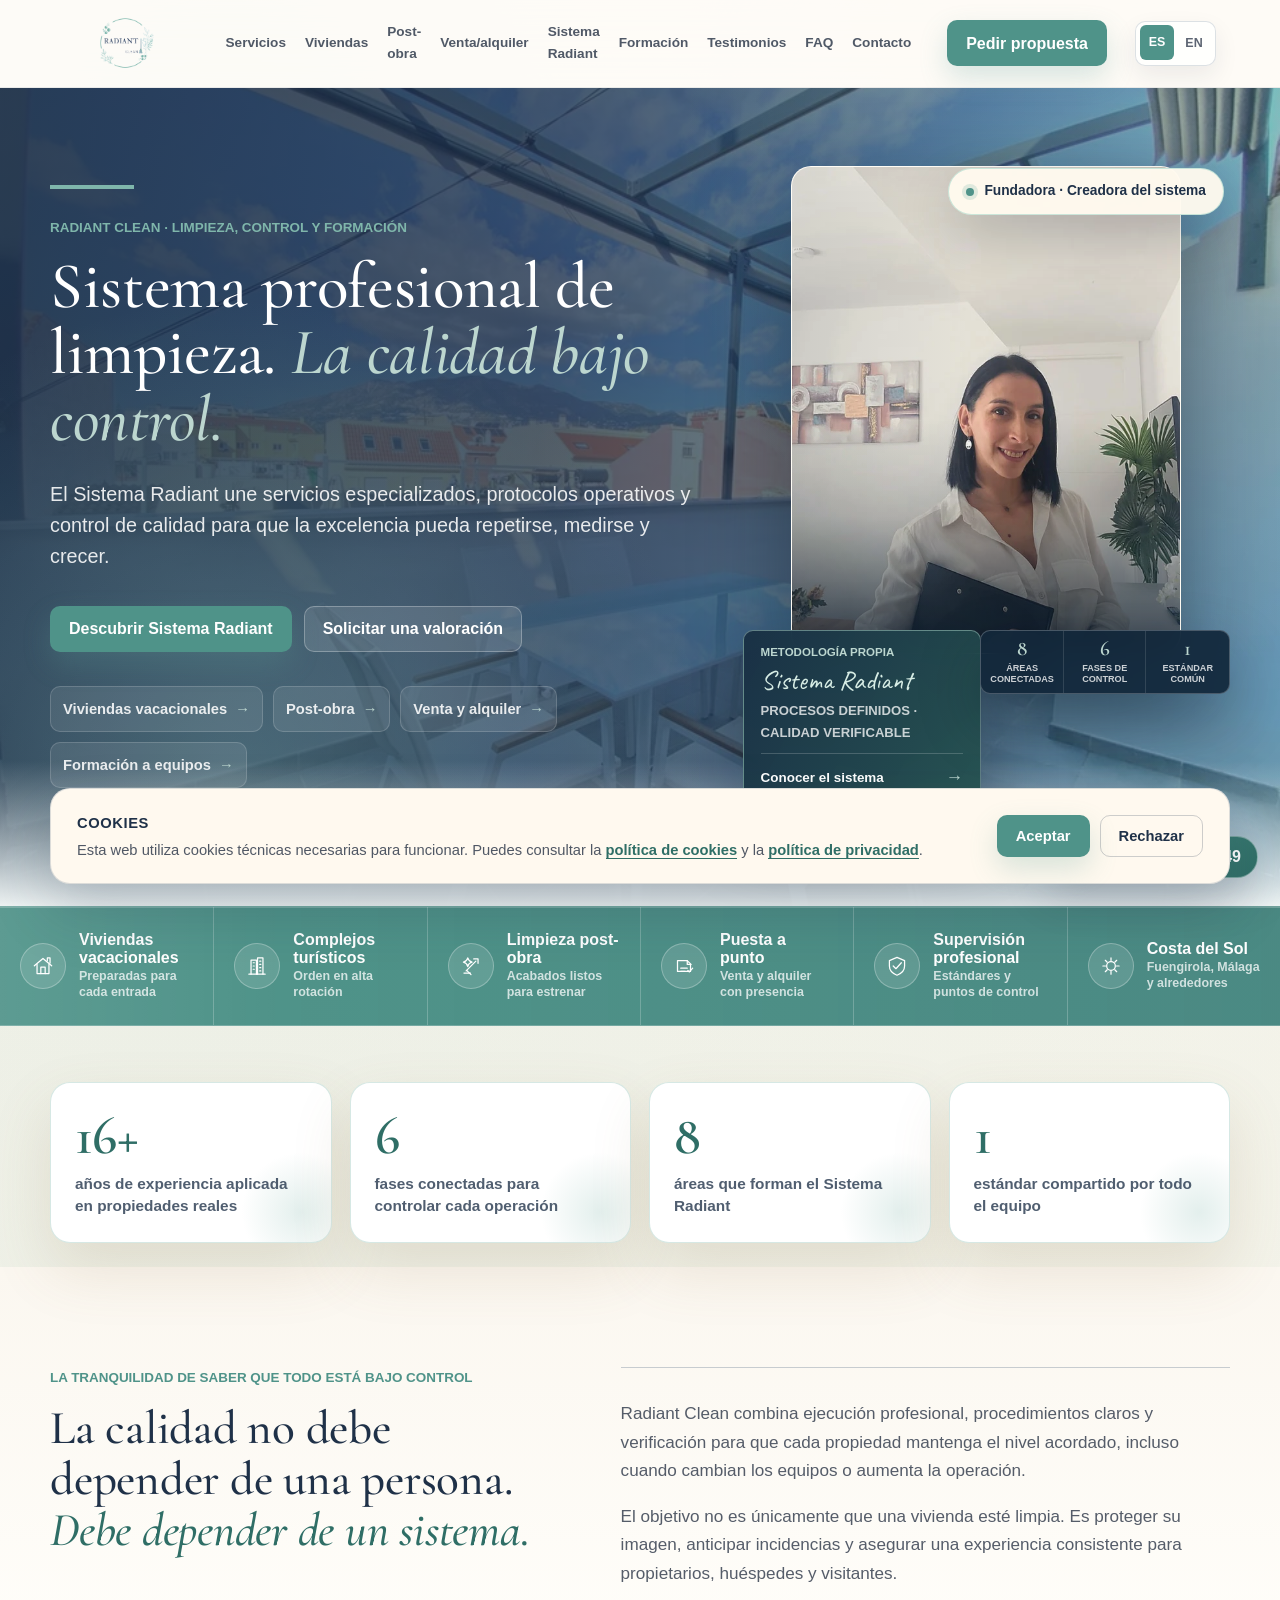
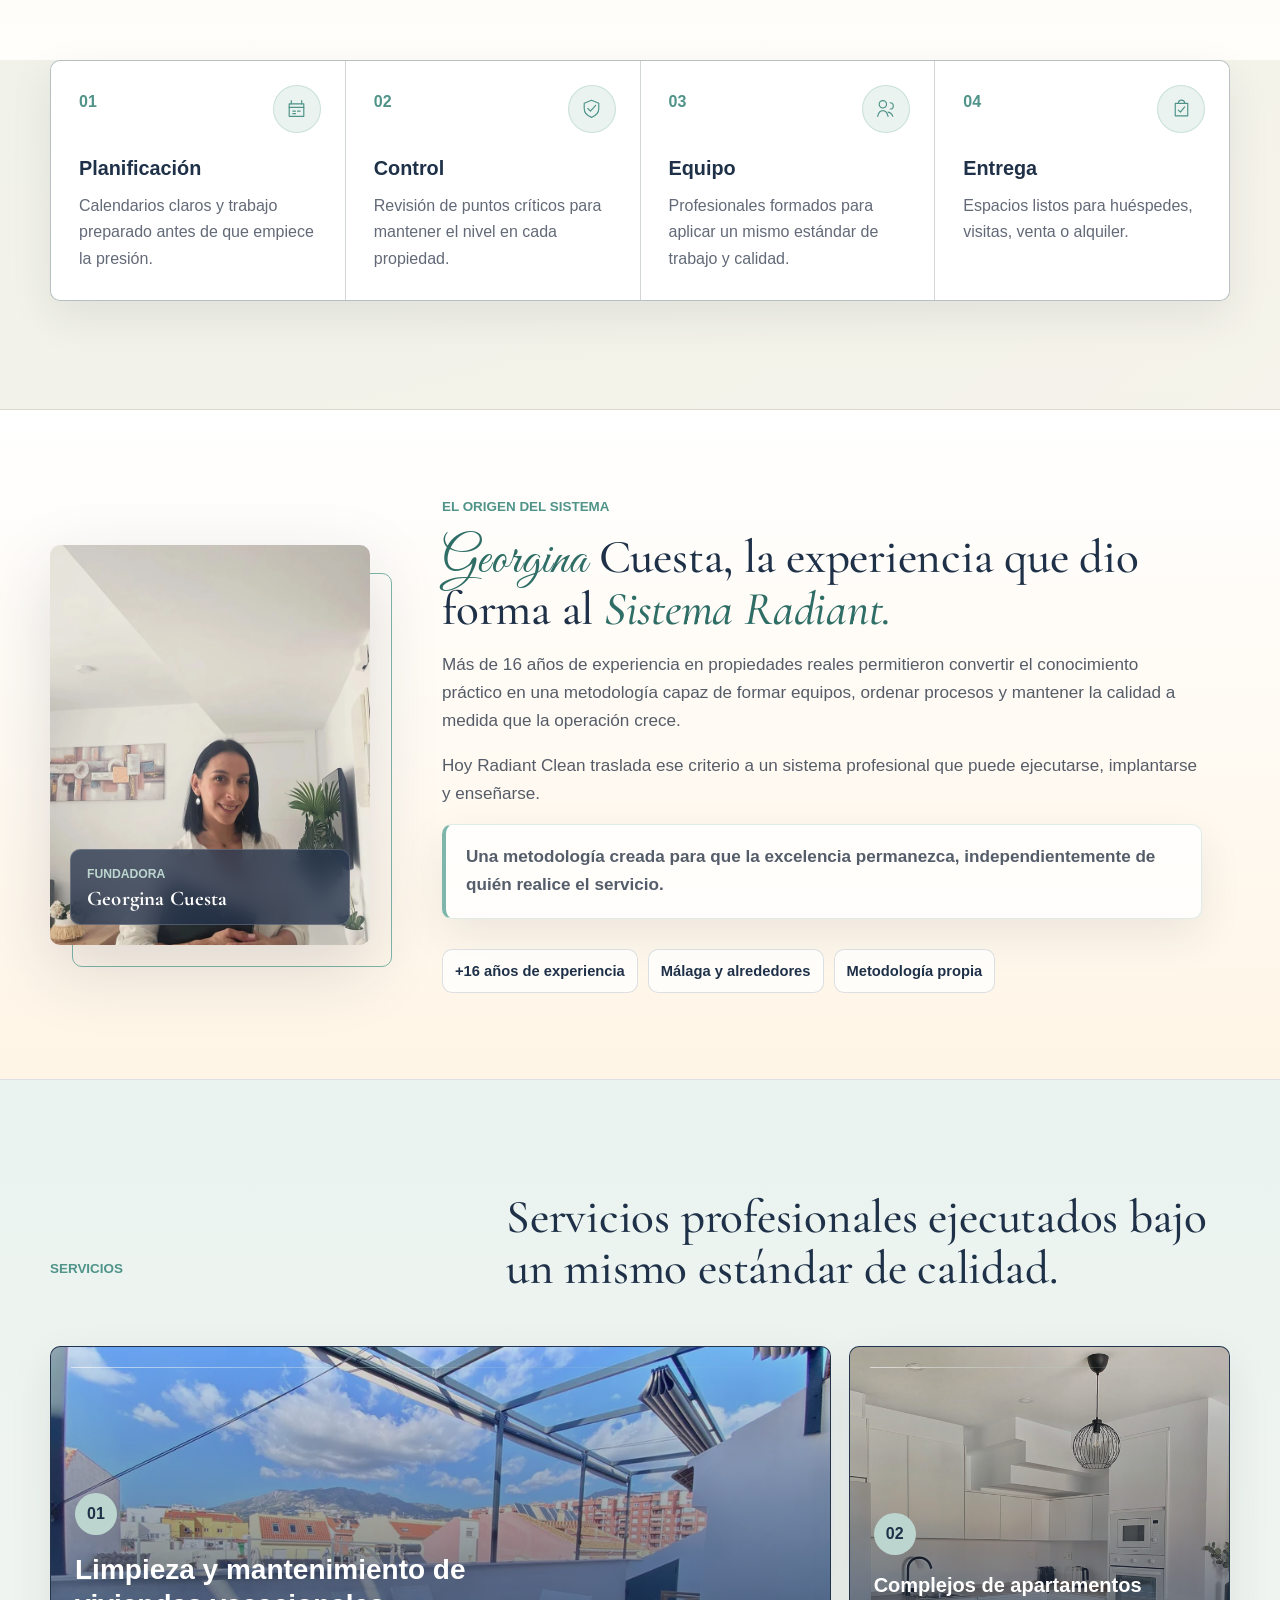
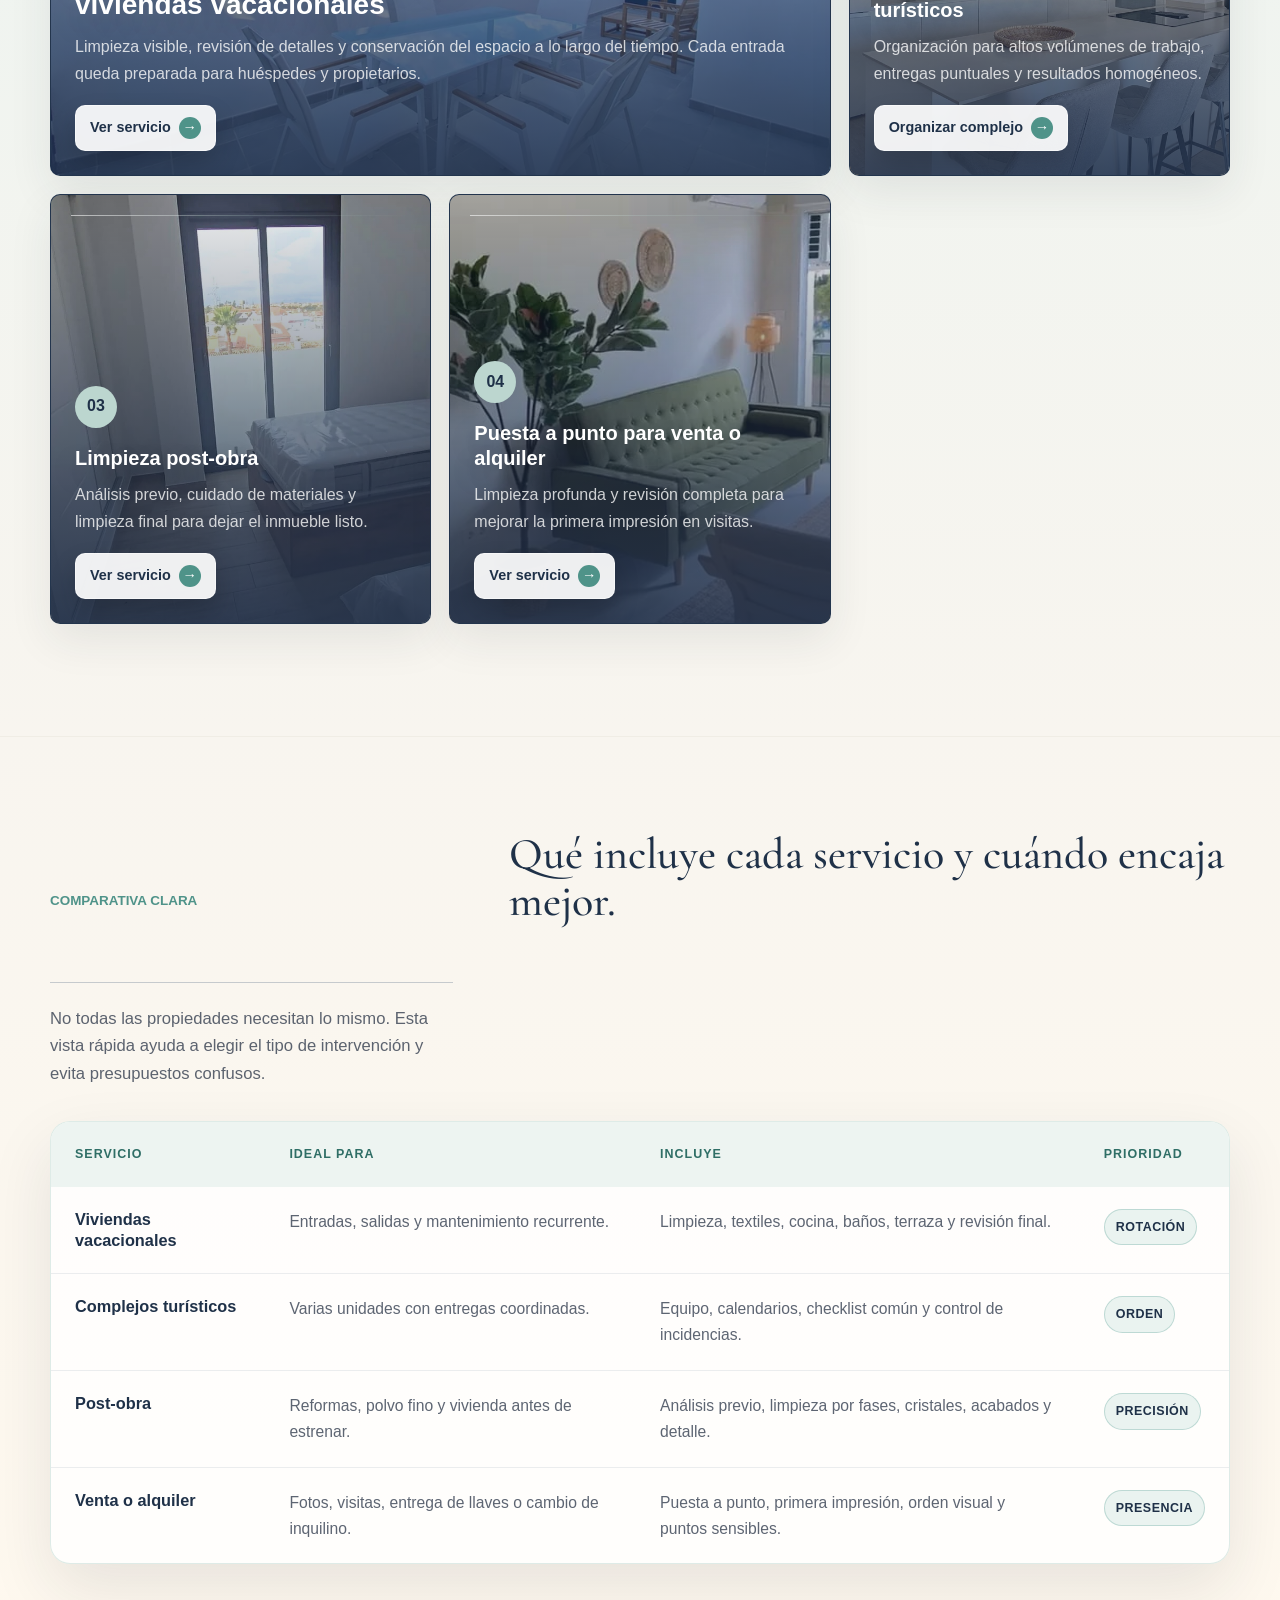
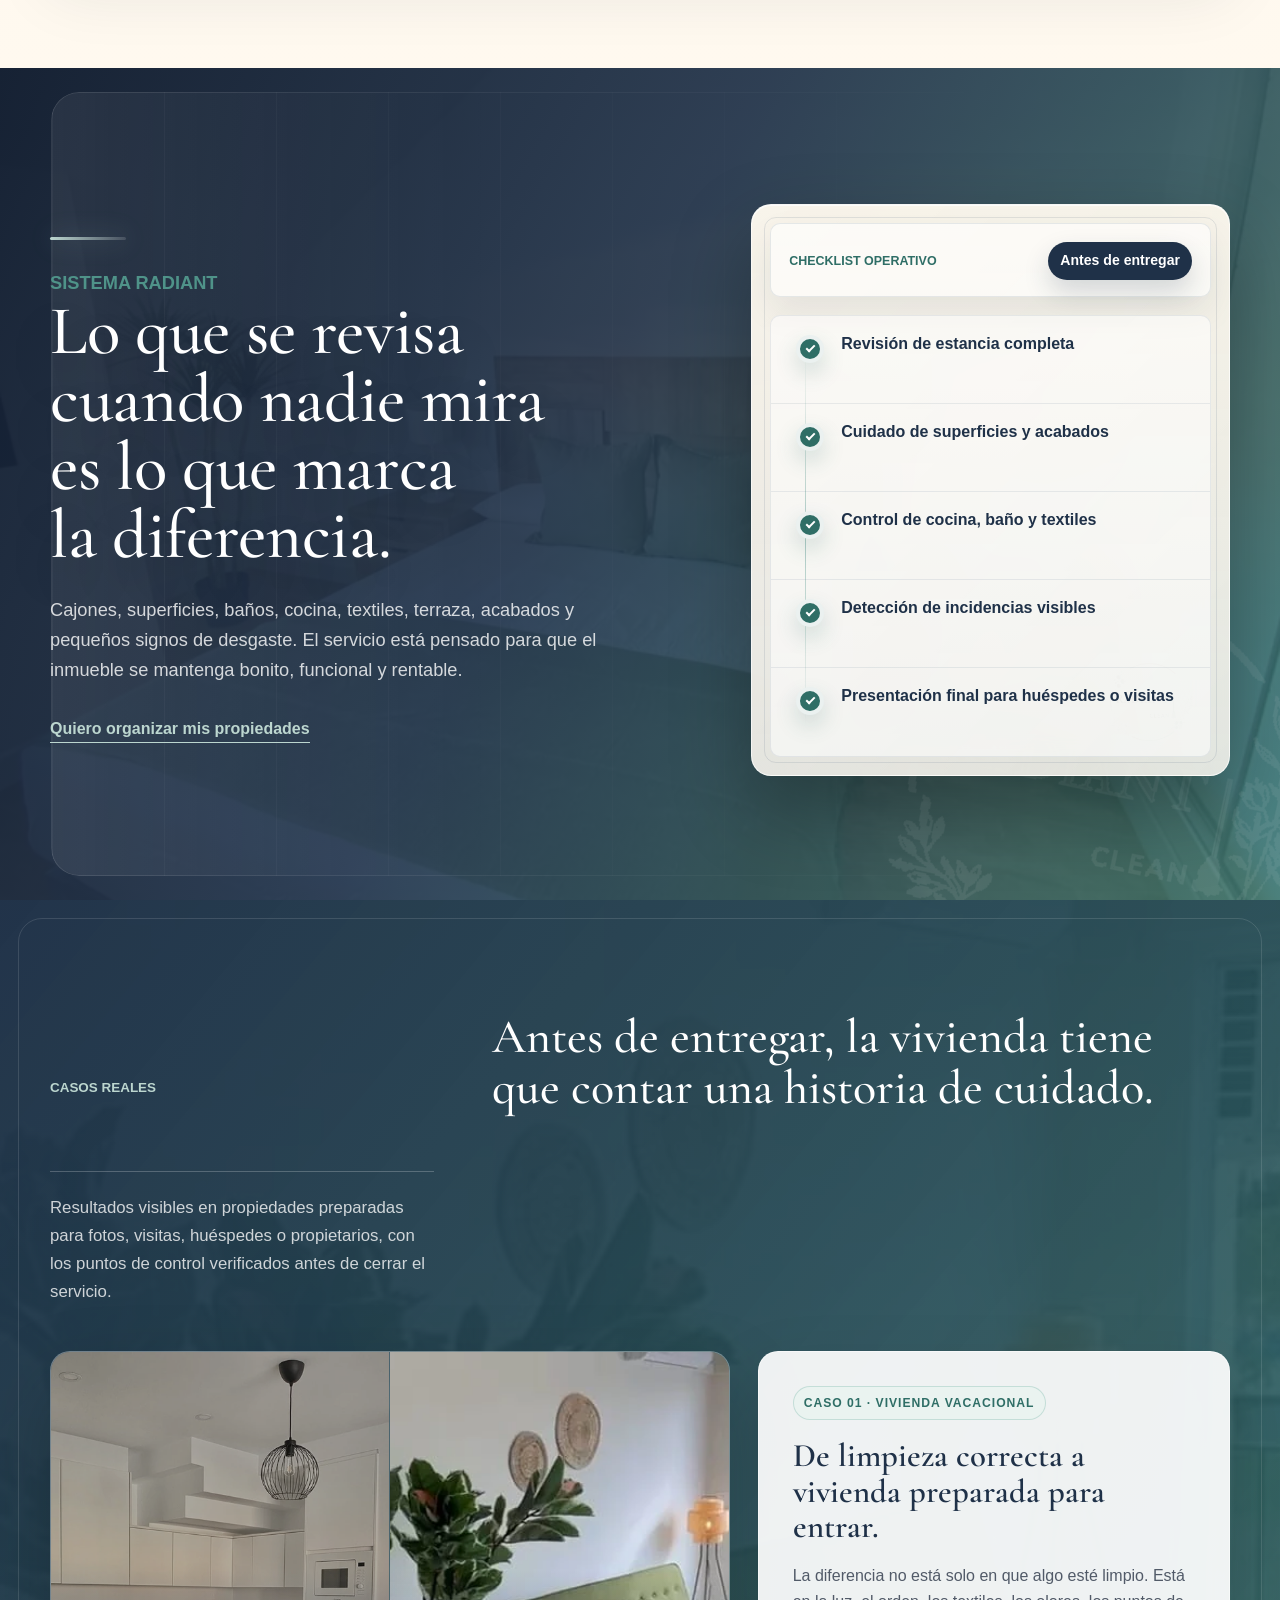
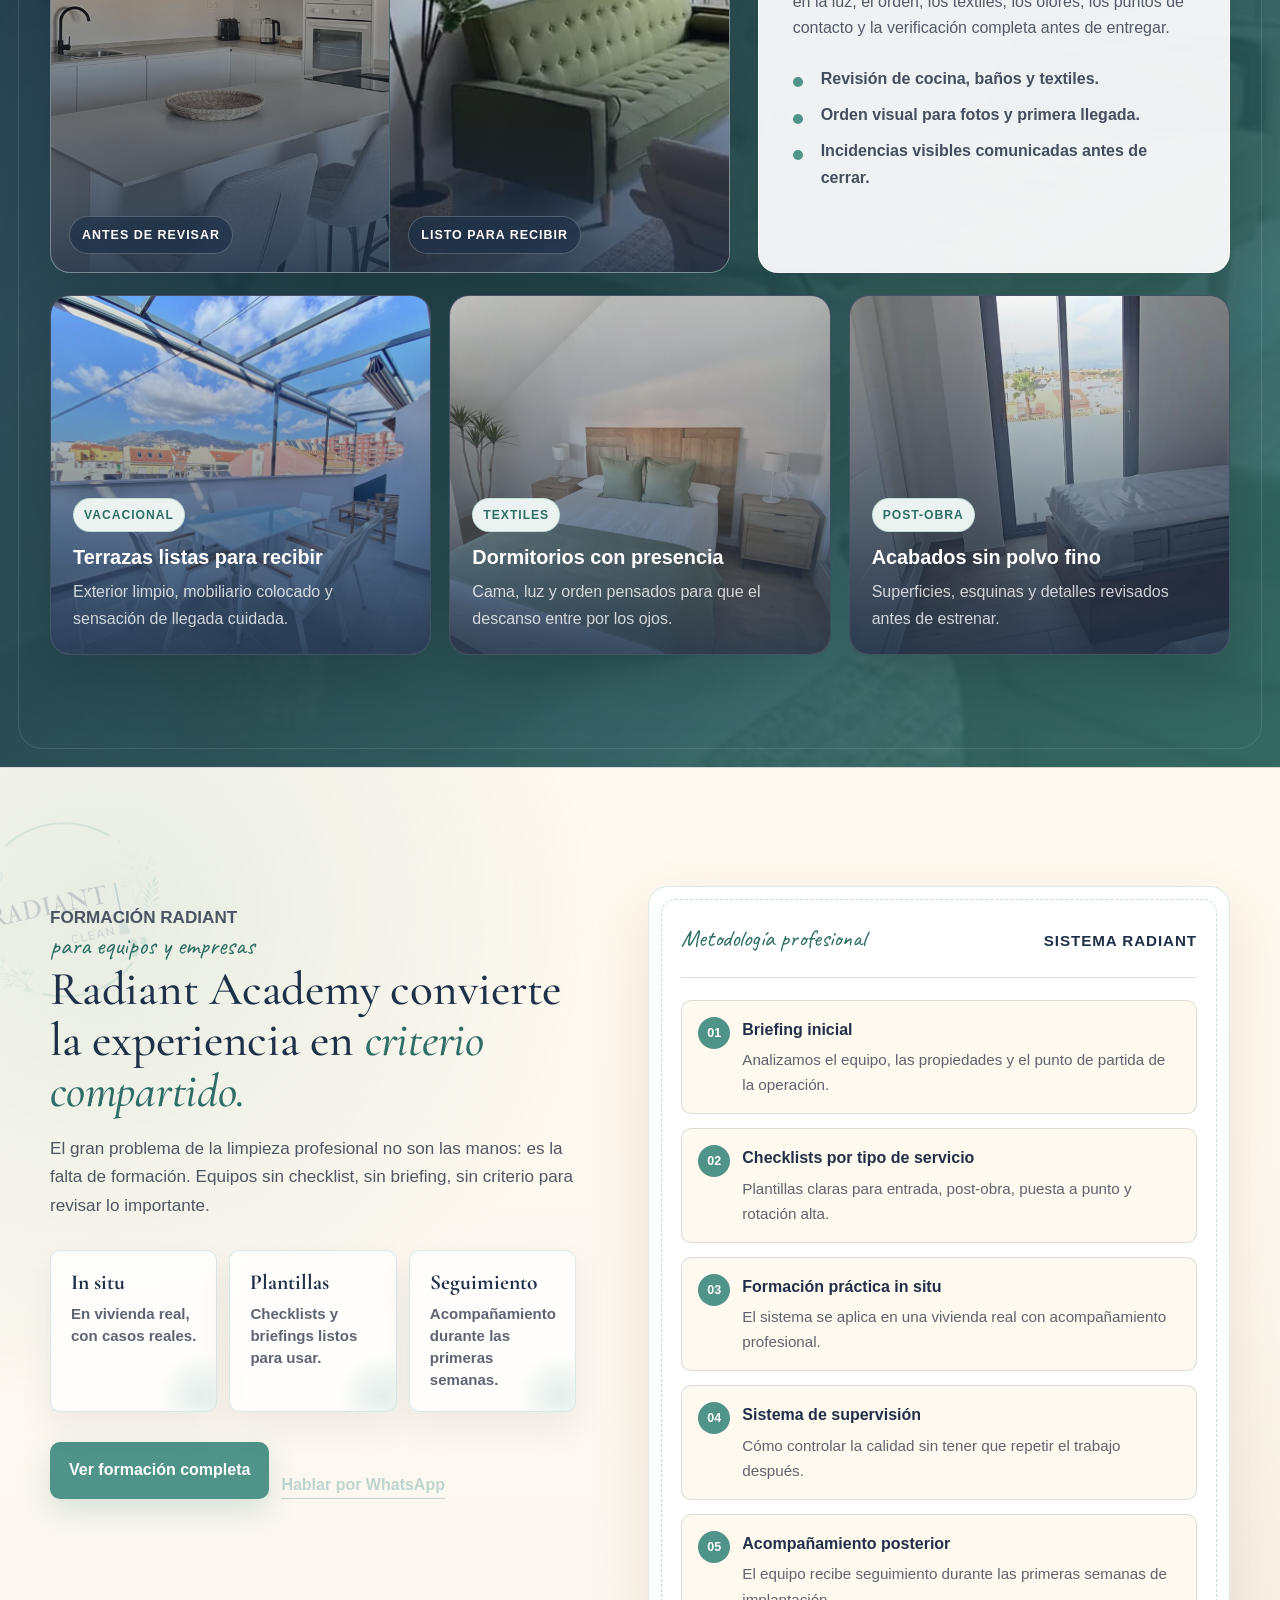
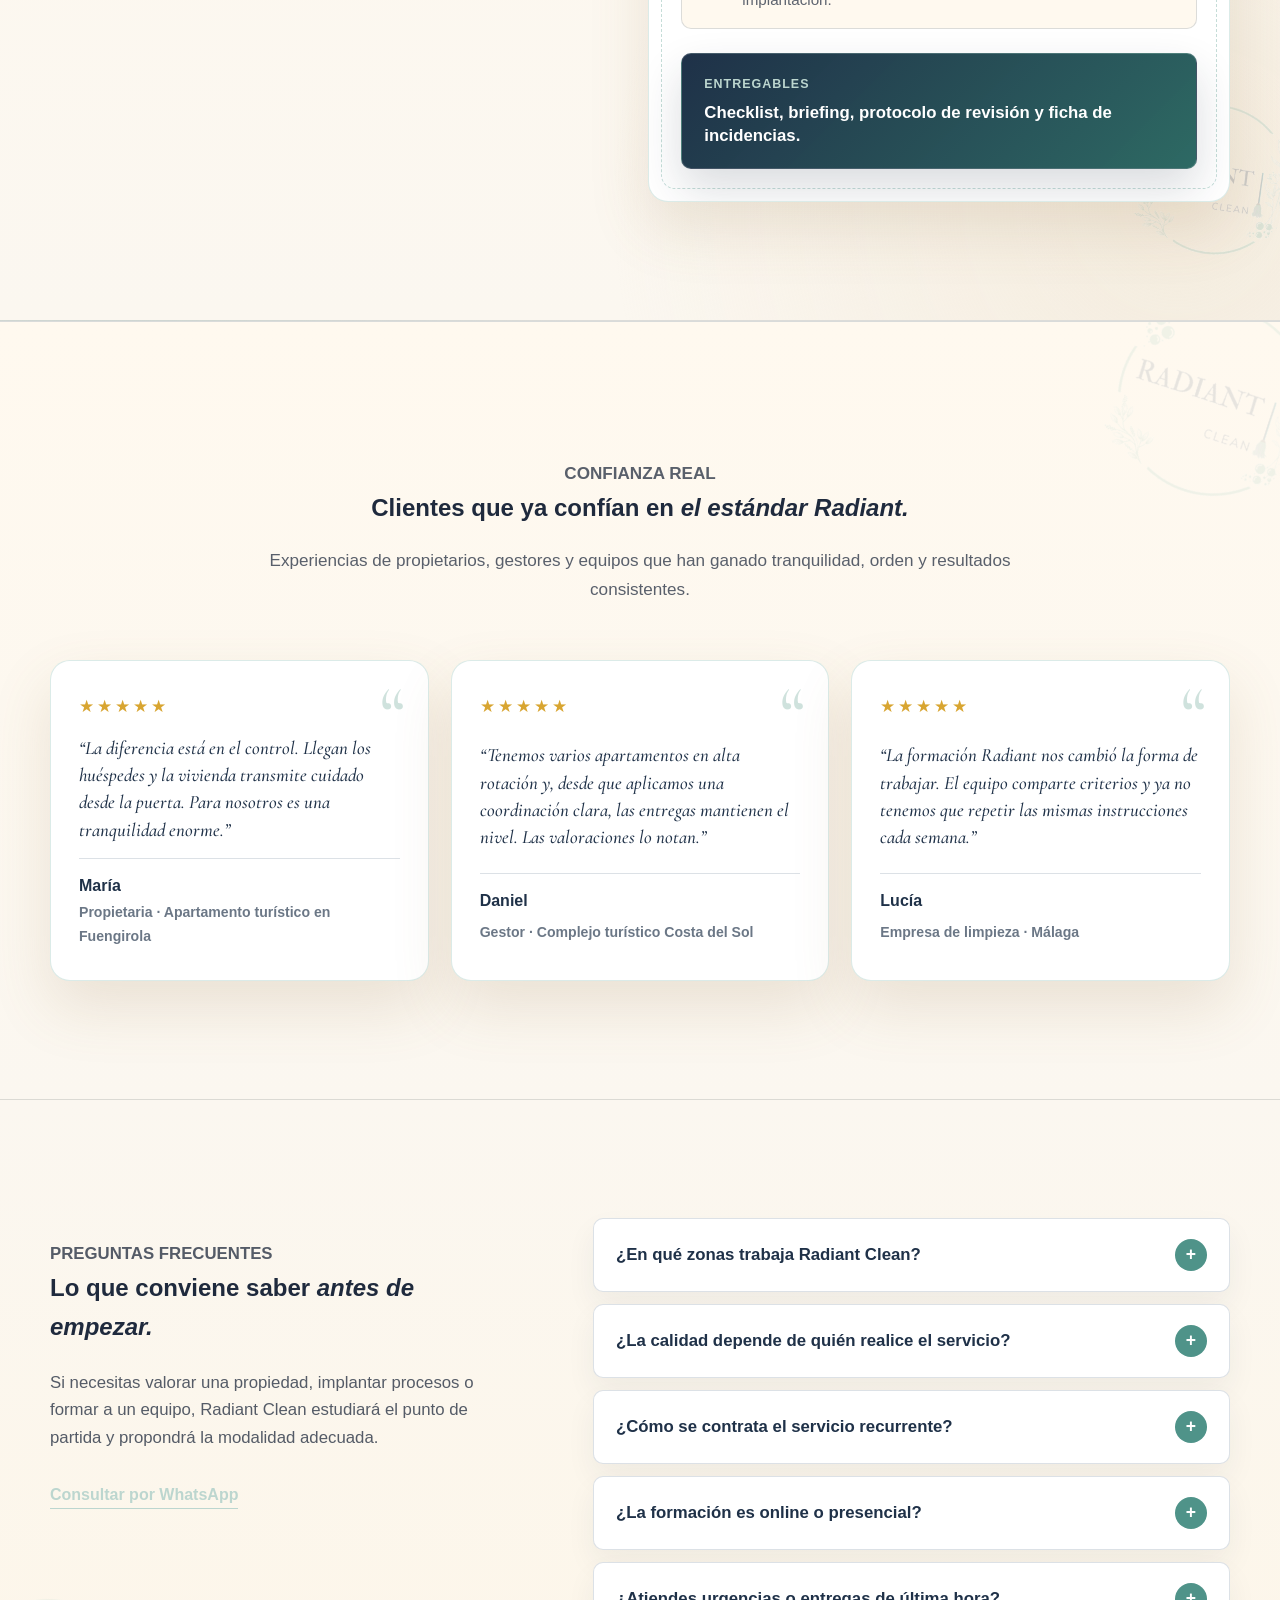
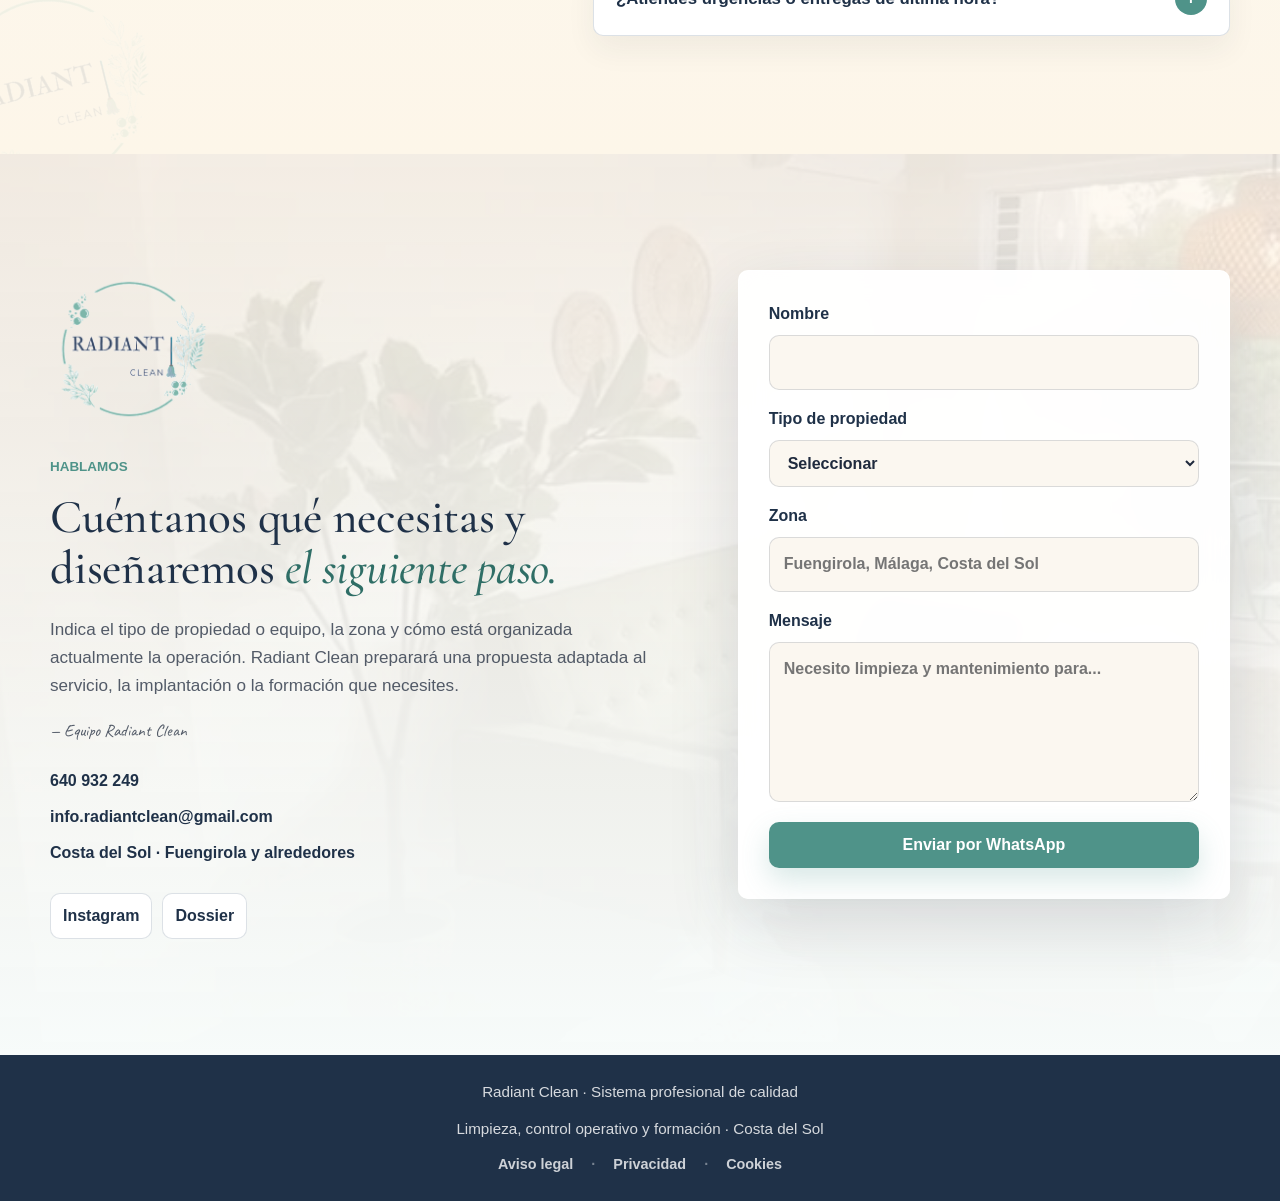
==== index.html @ ef37f2c5 "Refresh cached assets after responsive update" ====
<!doctype html>
<html lang="es">
  <head>
    <meta charset="utf-8">
    <meta name="viewport" content="width=device-width, initial-scale=1">
    <title>Radiant Clean | Limpieza, control operativo y calidad</title>
    <meta name="description" content="Radiant Clean ofrece limpieza profesional, control operativo, gestión de calidad y formación mediante un sistema diseñado para lograr resultados consistentes.">
    <meta name="theme-color" content="#1f3148">
    <meta property="og:title" content="Radiant Clean | La tranquilidad de tenerlo todo bajo control">
    <meta property="og:description" content="Servicios profesionales, implantación operativa y formación para mantener un estándar de calidad constante.">
    <meta property="og:image" content="assets/web/og-image.jpg">
    <link rel="icon" href="assets/web/favicon.png">
    <link rel="stylesheet" href="styles.css?v=20260710b">
    <script defer src="script.js?v=20260710b"></script>
    <script type="application/ld+json">
      {
        "@context": "https://schema.org",
        "@type": "LocalBusiness",
        "name": "Radiant Clean",
        "image": "assets/radiant-clean-logo.png",
        "founder": "Georgina Cuesta",
        "description": "Sistemas de limpieza profesional, control operativo, gestión de calidad y formación para propiedades y equipos.",
        "telephone": "+34640932249",
        "email": "info.radiantclean@gmail.com",
        "areaServed": ["Fuengirola", "Málaga", "Costa del Sol"],
        "url": "https://www.instagram.com/radiantclean_georginacuesta/",
        "sameAs": ["https://www.instagram.com/radiantclean_georginacuesta/"]
      }
    </script>
  </head>
  <body>
    <a class="skip-link" href="#contenido">Saltar al contenido</a>

    <header class="site-header" data-header>
      <a class="brand" href="#inicio" aria-label="Radiant Clean inicio">
        <img src="assets/radiant-clean-logo.png" alt="Radiant Clean">
      </a>
      <button class="nav-toggle" type="button" aria-controls="main-nav" aria-expanded="false">
        <span></span>
        <span></span>
        <span></span>
        <span class="sr-only">Abrir menú</span>
      </button>
      <nav id="main-nav" class="main-nav" aria-label="Navegación principal">
        <a href="#servicios">Servicios</a>
        <a href="viviendas-vacacionales.html">Viviendas</a>
        <a href="post-obra.html">Post-obra</a>
        <a href="venta-alquiler.html">Venta/alquiler</a>
        <a href="como-trabajo.html">Sistema Radiant</a>
        <a href="formacion.html">Formación</a>
        <a href="#testimonios">Testimonios</a>
        <a href="#faq">FAQ</a>
        <a href="#contacto">Contacto</a>
      </nav>
      <a class="header-cta" href="https://wa.me/34640932249?text=Hola%2C%20quiero%20informaci%C3%B3n%20sobre%20Radiant%20Clean." target="_blank" rel="noreferrer">
        Pedir propuesta
      </a>
      <div class="language-switcher" aria-label="Idioma">
        <button class="lang-btn is-active" type="button" data-lang-switch="es">ES</button>
        <button class="lang-btn" type="button" data-lang-switch="en">EN</button>
      </div>
    </header>

    <main id="contenido">
      <section id="inicio" class="hero">
        <div class="hero-bg" aria-hidden="true"></div>
        <div class="section-shell hero-shell">
          <div class="hero-copyblock">
            <p class="eyebrow">Radiant Clean · Limpieza, control y formación</p>
            <h1>Sistema profesional de limpieza. <em>La calidad bajo control.</em></h1>
            <p class="hero-copy">
              El Sistema Radiant une servicios especializados, protocolos operativos y control de calidad para que la excelencia pueda repetirse, medirse y crecer.
            </p>
            <div class="hero-actions" aria-label="Acciones principales">
              <a class="btn btn-primary" href="como-trabajo.html">Descubrir Sistema Radiant</a>
              <a class="btn btn-secondary" href="#contacto">Solicitar una valoración</a>
            </div>
            <div class="hero-tags" aria-label="Especialidades">
              <a href="viviendas-vacacionales.html">Viviendas vacacionales</a>
              <a href="post-obra.html">Post-obra</a>
              <a href="venta-alquiler.html">Venta y alquiler</a>
              <a href="formacion.html">Formación a equipos</a>
            </div>
          </div>

          <div class="hero-showcase hero-system-showcase" aria-label="Georgina Cuesta, fundadora y creadora del Sistema Radiant">
            <div class="hero-portrait-frame hero-founder-frame">
              <img src="assets/web/portrait.webp" alt="Georgina Cuesta con carpeta profesional, fundadora de Radiant Clean">
            </div>
            <span class="hero-trust-pill">Fundadora · Creadora del sistema</span>
            <div class="hero-system-rail" aria-label="Estructura del Sistema Radiant">
              <span><strong>8</strong><small>áreas conectadas</small></span>
              <span><strong>6</strong><small>fases de control</small></span>
              <span><strong>1</strong><small>estándar común</small></span>
            </div>
            <a class="hero-signature hero-system-card" href="como-trabajo.html">
              <span class="hero-system-kicker">Metodología propia</span>
              <span class="script">Sistema Radiant</span>
              <small>Procesos definidos · Calidad verificable</small>
              <span class="hero-system-card-action"><span class="hero-system-card-action-label">Conocer el sistema</span><span aria-hidden="true">→</span></span>
            </a>
          </div>
        </div>
      </section>

      <section class="trust-strip" aria-label="Servicios principales">
        <div class="trust-track">
          <a class="trust-item" href="viviendas-vacacionales.html" data-service="vacacional">
            <span class="trust-icon" aria-hidden="true">
              <svg viewBox="0 0 48 48" role="img">
                <path d="M8 23.5 24 10l16 13.5"></path>
                <path d="M13 21v17h22V21"></path>
                <path d="M20 38V26h8v12"></path>
                <path d="M32 14.5V9h5v9.6"></path>
              </svg>
            </span>
            <span class="trust-copy">
              <strong>Viviendas vacacionales</strong>
              <small>Preparadas para cada entrada</small>
            </span>
          </a>

          <a class="trust-item" href="#servicios" data-service="complejos">
            <span class="trust-icon" aria-hidden="true">
              <svg viewBox="0 0 48 48" role="img">
                <path d="M9 39h30"></path>
                <path d="M13 39V13h10v26"></path>
                <path d="M25 39V9h10v30"></path>
                <path d="M17 18h2M17 24h2M17 30h2"></path>
                <path d="M29 15h2M29 21h2M29 27h2M29 33h2"></path>
              </svg>
            </span>
            <span class="trust-copy">
              <strong>Complejos turísticos</strong>
              <small>Orden en alta rotación</small>
            </span>
          </a>

          <a class="trust-item" href="post-obra.html" data-service="postobra">
            <span class="trust-icon" aria-hidden="true">
              <svg viewBox="0 0 48 48" role="img">
                <path d="m15 33 18-18"></path>
                <path d="M29 11h8v8"></path>
                <path d="M11 37h12"></path>
                <path d="M16 32l8 8"></path>
                <path d="M10 17c4-1 7-4 8-8 1 4 4 7 8 8-4 1-7 4-8 8-1-4-4-7-8-8Z"></path>
              </svg>
            </span>
            <span class="trust-copy">
              <strong>Limpieza post-obra</strong>
              <small>Acabados listos para estrenar</small>
            </span>
          </a>

          <a class="trust-item" href="venta-alquiler.html" data-service="puesta">
            <span class="trust-icon" aria-hidden="true">
              <svg viewBox="0 0 48 48" role="img">
                <path d="M12 14h18l6 6v14H12z"></path>
                <path d="M30 14v7h7"></path>
                <path d="M18 28h12"></path>
                <path d="M18 34h8"></path>
                <path d="m31 32 3 3 6-7"></path>
              </svg>
            </span>
            <span class="trust-copy">
              <strong>Puesta a punto</strong>
              <small>Venta y alquiler con presencia</small>
            </span>
          </a>

          <a class="trust-item" href="como-trabajo.html" data-service="supervision">
            <span class="trust-icon" aria-hidden="true">
              <svg viewBox="0 0 48 48" role="img">
                <path d="M24 8 38 14v10c0 9-6 14-14 17-8-3-14-8-14-17V14z"></path>
                <path d="m17 24 5 5 10-11"></path>
              </svg>
            </span>
            <span class="trust-copy">
              <strong>Supervisión profesional</strong>
              <small>Estándares y puntos de control</small>
            </span>
          </a>

          <a class="trust-item" href="#contacto" data-service="costa">
            <span class="trust-icon" aria-hidden="true">
              <svg viewBox="0 0 48 48" role="img">
                <path d="M24 9v5"></path>
                <path d="M24 34v5"></path>
                <path d="M9 24h5"></path>
                <path d="M34 24h5"></path>
                <path d="m13.5 13.5 3.5 3.5"></path>
                <path d="m31 31 3.5 3.5"></path>
                <path d="m34.5 13.5-3.5 3.5"></path>
                <path d="m17 31-3.5 3.5"></path>
                <circle cx="24" cy="24" r="8"></circle>
              </svg>
            </span>
            <span class="trust-copy">
              <strong>Costa del Sol</strong>
              <small>Fuengirola, Málaga y alrededores</small>
            </span>
          </a>
        </div>
      </section>

      <section class="stats" aria-label="Cifras de Radiant Clean">
        <div class="section-shell stats-grid">
          <article class="stat-card reveal">
            <strong class="stat-num" data-count="16" data-suffix="+">16+</strong>
            <span>años de experiencia aplicada en propiedades reales</span>
          </article>
          <article class="stat-card reveal">
            <strong class="stat-num" data-count="6" data-suffix="">6</strong>
            <span>fases conectadas para controlar cada operación</span>
          </article>
          <article class="stat-card reveal">
            <strong class="stat-num" data-count="8" data-suffix="">8</strong>
            <span>áreas que forman el Sistema Radiant</span>
          </article>
          <article class="stat-card reveal">
            <strong class="stat-num" data-count="1" data-suffix="">1</strong>
            <span>estándar compartido por todo el equipo</span>
          </article>
        </div>
      </section>

      <section class="promise">
        <div class="section-shell promise-grid">
          <div class="promise-lead reveal">
            <p class="section-kicker">La tranquilidad de saber que todo está bajo control</p>
            <h2>La calidad no debe depender de una persona. <em>Debe depender de un sistema.</em></h2>
          </div>
          <div class="promise-copy reveal">
            <p>
              Radiant Clean combina ejecución profesional, procedimientos claros y verificación para que cada propiedad mantenga el nivel acordado, incluso cuando cambian los equipos o aumenta la operación.
            </p>
            <p>
              El objetivo no es únicamente que una vivienda esté limpia. Es proteger su imagen, anticipar incidencias y asegurar una experiencia consistente para propietarios, huéspedes y visitantes.
            </p>
          </div>
        </div>
      </section>

      <section class="metrics section-shell" aria-label="Valor diferencial">
        <article class="metric reveal live-card" tabindex="0">
          <span class="metric-number">01</span>
          <span class="metric-icon" aria-hidden="true">
            <svg viewBox="0 0 48 48">
              <path d="M14 9v6M34 9v6"></path>
              <path d="M10 15h28v24H10z"></path>
              <path d="M10 22h28"></path>
              <path d="M17 29h5M26 29h5M17 34h5"></path>
            </svg>
          </span>
          <strong>Planificación</strong>
          <p>Calendarios claros y trabajo preparado antes de que empiece la presión.</p>
          <em class="live-extra">Rotación, horarios y prioridades coordinadas desde el inicio.</em>
        </article>
        <article class="metric reveal live-card" tabindex="0">
          <span class="metric-number">02</span>
          <span class="metric-icon" aria-hidden="true">
            <svg viewBox="0 0 48 48">
              <path d="M24 8 38 14v10c0 9-6 14-14 17-8-3-14-8-14-17V14z"></path>
              <path d="m17 24 5 5 10-11"></path>
            </svg>
          </span>
          <strong>Control</strong>
          <p>Revisión de puntos críticos para mantener el nivel en cada propiedad.</p>
          <em class="live-extra">Superficies, textiles, cocina, baño y presentación final revisados.</em>
        </article>
        <article class="metric reveal live-card" tabindex="0">
          <span class="metric-number">03</span>
          <span class="metric-icon" aria-hidden="true">
            <svg viewBox="0 0 48 48">
              <path d="M17 23a7 7 0 1 0 0-14 7 7 0 0 0 0 14Z"></path>
              <path d="M31 25a6 6 0 1 0 0-12"></path>
              <path d="M7 39c1.6-7 6-11 10-11s8.4 4 10 11"></path>
              <path d="M27 31c4.2.6 7.6 3.6 9 8"></path>
            </svg>
          </span>
          <strong>Equipo</strong>
          <p>Profesionales formados para aplicar un mismo estándar de trabajo y calidad.</p>
          <em class="live-extra">Un equipo alineado con un estándar claro y constante.</em>
        </article>
        <article class="metric reveal live-card" tabindex="0">
          <span class="metric-number">04</span>
          <span class="metric-icon" aria-hidden="true">
            <svg viewBox="0 0 48 48">
              <path d="M12 14h24v24H12z"></path>
              <path d="M18 14a6 6 0 0 1 12 0"></path>
              <path d="m18 27 4 4 8-10"></path>
            </svg>
          </span>
          <strong>Entrega</strong>
          <p>Espacios listos para huéspedes, visitas, venta o alquiler.</p>
          <em class="live-extra">La vivienda queda lista para entrar, enseñar o fotografiar.</em>
        </article>
      </section>

      <section class="founder founder-compact">
        <div class="section-shell founder-grid">
          <div class="portrait-stack reveal">
            <img class="portrait-main" src="assets/web/portrait.webp" alt="Georgina Cuesta, fundadora de Radiant Clean">
            <div class="portrait-note">
              <span>Fundadora</span>
              <strong><span class="name-georgina">Georgina</span> Cuesta</strong>
            </div>
          </div>
          <div class="founder-copy reveal">
            <p class="section-kicker">El origen del sistema</p>
            <h2><span class="name-georgina">Georgina</span> Cuesta, la experiencia que dio forma al <em>Sistema Radiant.</em></h2>
            <p>
              Más de 16 años de experiencia en propiedades reales permitieron convertir el conocimiento práctico en una metodología capaz de formar equipos, ordenar procesos y mantener la calidad a medida que la operación crece.
            </p>
            <p>
              Hoy Radiant Clean traslada ese criterio a un sistema profesional que puede ejecutarse, implantarse y enseñarse.
            </p>
            <p class="founder-note">
              Una metodología creada para que la excelencia permanezca, independientemente de quién realice el servicio.
            </p>
            <div class="founder-marks">
              <span>+16 años de experiencia</span>
              <span>Málaga y alrededores</span>
              <span>Metodología propia</span>
            </div>
          </div>
        </div>
      </section>

      <section id="servicios" class="services">
        <div class="section-shell">
          <div class="section-heading">
            <p class="section-kicker">Servicios</p>
            <h2>Servicios profesionales ejecutados bajo un mismo estándar de calidad.</h2>
          </div>

          <div class="service-grid">
            <article class="service-card service-card-feature reveal" data-service-card="vacacional">
              <img src="assets/web/terrace.webp" alt="Terraza limpia y preparada en Costa del Sol">
              <div>
                <span>01</span>
                <h3>Limpieza y mantenimiento de viviendas vacacionales</h3>
                <p>
                  Limpieza visible, revisión de detalles y conservación del espacio a lo largo del tiempo.
                  Cada entrada queda preparada para huéspedes y propietarios.
                </p>
                <a class="service-link" href="viviendas-vacacionales.html">Ver servicio</a>
              </div>
            </article>

            <article class="service-card reveal" data-service-card="complejos">
              <img src="assets/web/kitchen.webp" alt="Cocina limpia y preparada para huéspedes">
              <div>
                <span>02</span>
                <h3>Complejos de apartamentos turísticos</h3>
                <p>
                  Organización para altos volúmenes de trabajo, entregas puntuales y resultados homogéneos.
                </p>
                <a class="service-link" href="#contacto">Organizar complejo</a>
              </div>
            </article>

            <article class="service-card reveal" data-service-card="postobra">
              <img src="assets/web/room.webp" alt="Habitación revisada tras intervención de limpieza">
              <div>
                <span>03</span>
                <h3>Limpieza post-obra</h3>
                <p>
                  Análisis previo, cuidado de materiales y limpieza final para dejar el inmueble listo.
                </p>
                <a class="service-link" href="post-obra.html">Ver servicio</a>
              </div>
            </article>

            <article class="service-card reveal" data-service-card="puesta">
              <img src="assets/web/living.webp" alt="Salón puesto a punto para venta o alquiler">
              <div>
                <span>04</span>
                <h3>Puesta a punto para venta o alquiler</h3>
                <p>
                  Limpieza profunda y revisión completa para mejorar la primera impresión en visitas.
                </p>
                <a class="service-link" href="venta-alquiler.html">Ver servicio</a>
              </div>
            </article>
          </div>
        </div>
      </section>

      <section id="comparativa" class="service-compare">
        <div class="section-shell">
          <div class="compare-heading reveal">
            <p class="section-kicker">Comparativa clara</p>
            <h2>Qué incluye cada servicio y cuándo encaja mejor.</h2>
            <p>No todas las propiedades necesitan lo mismo. Esta vista rápida ayuda a elegir el tipo de intervención y evita presupuestos confusos.</p>
          </div>

          <div class="compare-table-wrap reveal" role="region" aria-label="Comparativa de servicios" tabindex="0">
            <table class="compare-table">
              <thead>
                <tr>
                  <th>Servicio</th>
                  <th>Ideal para</th>
                  <th>Incluye</th>
                  <th>Prioridad</th>
                </tr>
              </thead>
              <tbody>
                <tr>
                  <th scope="row">Viviendas vacacionales</th>
                  <td data-label="Ideal para">Entradas, salidas y mantenimiento recurrente.</td>
                  <td data-label="Incluye">Limpieza, textiles, cocina, baños, terraza y revisión final.</td>
                  <td data-label="Prioridad"><span class="compare-pill">Rotación</span></td>
                </tr>
                <tr>
                  <th scope="row">Complejos turísticos</th>
                  <td data-label="Ideal para">Varias unidades con entregas coordinadas.</td>
                  <td data-label="Incluye">Equipo, calendarios, checklist común y control de incidencias.</td>
                  <td data-label="Prioridad"><span class="compare-pill">Orden</span></td>
                </tr>
                <tr>
                  <th scope="row">Post-obra</th>
                  <td data-label="Ideal para">Reformas, polvo fino y vivienda antes de estrenar.</td>
                  <td data-label="Incluye">Análisis previo, limpieza por fases, cristales, acabados y detalle.</td>
                  <td data-label="Prioridad"><span class="compare-pill">Precisión</span></td>
                </tr>
                <tr>
                  <th scope="row">Venta o alquiler</th>
                  <td data-label="Ideal para">Fotos, visitas, entrega de llaves o cambio de inquilino.</td>
                  <td data-label="Incluye">Puesta a punto, primera impresión, orden visual y puntos sensibles.</td>
                  <td data-label="Prioridad"><span class="compare-pill">Presencia</span></td>
                </tr>
              </tbody>
            </table>
          </div>
        </div>
      </section>

      <section id="sistema" class="operations">
        <div class="section-shell operations-grid">
          <div class="operations-copy reveal">
            <p class="section-kicker">Sistema Radiant</p>
            <h2>Lo que se revisa cuando nadie mira es lo que marca la diferencia.</h2>
            <p>
              Cajones, superficies, baños, cocina, textiles, terraza, acabados y pequeños signos de desgaste.
              El servicio está pensado para que el inmueble se mantenga bonito, funcional y rentable.
            </p>
            <a class="text-link" href="#contacto">Quiero organizar mis propiedades</a>
          </div>
          <div class="operations-board reveal">
            <div class="board-header">
              <span>Checklist operativo</span>
              <strong>Antes de entregar</strong>
            </div>
            <ul>
              <li class="ops-item" tabindex="0">
                <span class="ops-dot" aria-hidden="true"></span>
                <strong>Revisión de estancia completa</strong>
                <em>Dormitorios, salón, zonas de paso y exteriores.</em>
              </li>
              <li class="ops-item" tabindex="0">
                <span class="ops-dot" aria-hidden="true"></span>
                <strong>Cuidado de superficies y acabados</strong>
                <em>Atención a materiales, marcas y pequeños signos de uso.</em>
              </li>
              <li class="ops-item" tabindex="0">
                <span class="ops-dot" aria-hidden="true"></span>
                <strong>Control de cocina, baño y textiles</strong>
                <em>Puntos que influyen directamente en la confianza del huésped.</em>
              </li>
              <li class="ops-item" tabindex="0">
                <span class="ops-dot" aria-hidden="true"></span>
                <strong>Detección de incidencias visibles</strong>
                <em>Comunicación temprana para evitar sorpresas de última hora.</em>
              </li>
              <li class="ops-item" tabindex="0">
                <span class="ops-dot" aria-hidden="true"></span>
                <strong>Presentación final para huéspedes o visitas</strong>
                <em>Orden visual antes de entregar, enseñar o fotografiar.</em>
              </li>
            </ul>
          </div>
        </div>
      </section>

      <section id="casos-reales" class="case-studies">
        <div class="section-shell">
          <div class="case-heading reveal">
            <p class="section-kicker">Casos reales</p>
            <h2>Antes de entregar, la vivienda tiene que contar una historia de cuidado.</h2>
            <p>Resultados visibles en propiedades preparadas para fotos, visitas, huéspedes o propietarios, con los puntos de control verificados antes de cerrar el servicio.</p>
          </div>

          <article class="case-feature reveal">
            <div class="case-visual" aria-label="Comparativa visual de preparación">
              <figure class="case-photo case-photo-before">
                <img src="assets/web/kitchen.webp" alt="Cocina antes de la revisión final">
                <figcaption>Antes de revisar</figcaption>
              </figure>
              <figure class="case-photo case-photo-after">
                <img src="assets/web/living.webp" alt="Salón preparado tras la puesta a punto">
                <figcaption>Listo para recibir</figcaption>
              </figure>
            </div>
            <div class="case-copy">
              <span class="case-tag">Caso 01 · Vivienda vacacional</span>
              <h3>De limpieza correcta a vivienda preparada para entrar.</h3>
              <p>La diferencia no está solo en que algo esté limpio. Está en la luz, el orden, los textiles, los olores, los puntos de contacto y la verificación completa antes de entregar.</p>
              <ul>
                <li>Revisión de cocina, baños y textiles.</li>
                <li>Orden visual para fotos y primera llegada.</li>
                <li>Incidencias visibles comunicadas antes de cerrar.</li>
              </ul>
            </div>
          </article>

          <div class="case-grid">
            <article class="case-card reveal live-card" tabindex="0">
              <img src="assets/web/terrace.webp" alt="Terraza preparada para huéspedes">
              <div>
                <span>Vacacional</span>
                <strong>Terrazas listas para recibir</strong>
                <p>Exterior limpio, mobiliario colocado y sensación de llegada cuidada.</p>
              </div>
            </article>
            <article class="case-card reveal live-card" tabindex="0">
              <img src="assets/web/bedroom.webp" alt="Dormitorio con textiles preparados">
              <div>
                <span>Textiles</span>
                <strong>Dormitorios con presencia</strong>
                <p>Cama, luz y orden pensados para que el descanso entre por los ojos.</p>
              </div>
            </article>
            <article class="case-card reveal live-card" tabindex="0">
              <img src="assets/web/room.webp" alt="Estancia revisada tras limpieza">
              <div>
                <span>Post-obra</span>
                <strong>Acabados sin polvo fino</strong>
                <p>Superficies, esquinas y detalles revisados antes de estrenar.</p>
              </div>
            </article>
          </div>
        </div>
      </section>

      <section id="formacion" class="training">
        <div class="section-shell training-grid">
          <div class="training-copy reveal">
            <p class="section-kicker">Formación Radiant</p>
            <span class="script-mark">para equipos y empresas</span>
            <h2>Radiant Academy convierte la experiencia en <em>criterio compartido.</em></h2>
            <p>
              El gran problema de la limpieza profesional no son las manos: es la falta de formación. Equipos sin checklist, sin briefing, sin criterio para revisar lo importante.
            </p>
            <div class="training-highlights" aria-label="Puntos clave de la formación">
              <article>
                <strong>In situ</strong>
                <span>En vivienda real, con casos reales.</span>
              </article>
              <article>
                <strong>Plantillas</strong>
                <span>Checklists y briefings listos para usar.</span>
              </article>
              <article>
                <strong>Seguimiento</strong>
                <span>Acompañamiento durante las primeras semanas.</span>
              </article>
            </div>
            <div class="training-actions">
              <a class="btn btn-primary" href="formacion.html">Ver formación completa</a>
              <a class="text-link" href="https://wa.me/34640932249?text=Hola%2C%20me%20interesa%20la%20formaci%C3%B3n%20Radiant%20Clean." target="_blank" rel="noreferrer">Hablar por WhatsApp</a>
            </div>
          </div>

          <aside class="training-board reveal" aria-label="Metodología Radiant">
            <div class="training-board-head">
              <span>Metodología profesional</span>
              <strong>Sistema Radiant</strong>
            </div>
            <ol class="training-steps">
              <li>
                <strong>Briefing inicial</strong>
                <span>Analizamos el equipo, las propiedades y el punto de partida de la operación.</span>
              </li>
              <li>
                <strong>Checklists por tipo de servicio</strong>
                <span>Plantillas claras para entrada, post-obra, puesta a punto y rotación alta.</span>
              </li>
              <li>
                <strong>Formación práctica in situ</strong>
                <span>El sistema se aplica en una vivienda real con acompañamiento profesional.</span>
              </li>
              <li>
                <strong>Sistema de supervisión</strong>
                <span>Cómo controlar la calidad sin tener que repetir el trabajo después.</span>
              </li>
              <li>
                <strong>Acompañamiento posterior</strong>
                <span>El equipo recibe seguimiento durante las primeras semanas de implantación.</span>
              </li>
            </ol>
            <div class="training-deliverables">
              <span>Entregables</span>
              <strong>Checklist, briefing, protocolo de revisión y ficha de incidencias.</strong>
            </div>
          </aside>
        </div>
      </section>

      <section id="testimonios" class="testimonials" aria-label="Lo que dicen propietarios y gestores">
        <div class="section-shell">
          <div class="testimonials-heading">
            <p class="section-kicker">Confianza real</p>
            <h2>Clientes que ya confían en <em>el estándar Radiant.</em></h2>
            <p>Experiencias de propietarios, gestores y equipos que han ganado tranquilidad, orden y resultados consistentes.</p>
          </div>

          <div class="testimonials-grid">
            <figure class="testimonial reveal">
              <span class="stars" aria-label="5 sobre 5">★★★★★</span>
              <blockquote>“La diferencia está en el control. Llegan los huéspedes y la vivienda transmite cuidado desde la puerta. Para nosotros es una tranquilidad enorme.”</blockquote>
              <figcaption>
                <strong>María</strong>
                <span>Propietaria · Apartamento turístico en Fuengirola</span>
              </figcaption>
            </figure>
            <figure class="testimonial reveal">
              <span class="stars" aria-label="5 sobre 5">★★★★★</span>
              <blockquote>“Tenemos varios apartamentos en alta rotación y, desde que aplicamos una coordinación clara, las entregas mantienen el nivel. Las valoraciones lo notan.”</blockquote>
              <figcaption>
                <strong>Daniel</strong>
                <span>Gestor · Complejo turístico Costa del Sol</span>
              </figcaption>
            </figure>
            <figure class="testimonial reveal">
              <span class="stars" aria-label="5 sobre 5">★★★★★</span>
              <blockquote>“La formación Radiant nos cambió la forma de trabajar. El equipo comparte criterios y ya no tenemos que repetir las mismas instrucciones cada semana.”</blockquote>
              <figcaption>
                <strong>Lucía</strong>
                <span>Empresa de limpieza · Málaga</span>
              </figcaption>
            </figure>
          </div>
        </div>
      </section>

      <section id="faq" class="faq" aria-label="Preguntas frecuentes">
        <div class="section-shell faq-grid">
          <div class="faq-intro reveal">
            <p class="section-kicker">Preguntas frecuentes</p>
            <h2>Lo que conviene saber <em>antes de empezar.</em></h2>
            <p>Si necesitas valorar una propiedad, implantar procesos o formar a un equipo, Radiant Clean estudiará el punto de partida y propondrá la modalidad adecuada.</p>
            <a class="text-link" href="https://wa.me/34640932249?text=Hola%2C%20tengo%20una%20consulta%20sobre%20Radiant%20Clean." target="_blank" rel="noreferrer">Consultar por WhatsApp</a>
          </div>

          <div class="faq-list" data-faq>
            <details class="faq-item">
              <summary><span>¿En qué zonas trabaja Radiant Clean?</span><span class="faq-icon" aria-hidden="true">+</span></summary>
              <div class="faq-body">Radiant Clean opera desde Fuengirola y cubre la Costa del Sol y alrededores: Málaga, Mijas, Benalmádena, Marbella y municipios cercanos. Para otras zonas se estudia cada proyecto.</div>
            </details>
            <details class="faq-item">
              <summary><span>¿La calidad depende de quién realice el servicio?</span><span class="faq-icon" aria-hidden="true">+</span></summary>
              <div class="faq-body">No. El equipo trabaja con procedimientos, criterios y controles compartidos. El Sistema Radiant está diseñado para que el estándar se mantenga independientemente de la persona asignada.</div>
            </details>
            <details class="faq-item">
              <summary><span>¿Cómo se contrata el servicio recurrente?</span><span class="faq-icon" aria-hidden="true">+</span></summary>
              <div class="faq-body">El proceso comienza con los datos básicos de la propiedad: zona, tipología, uso y rotación. Después se realiza una valoración y se prepara una propuesta ajustada.</div>
            </details>
            <details class="faq-item">
              <summary><span>¿La formación es online o presencial?</span><span class="faq-icon" aria-hidden="true">+</span></summary>
              <div class="faq-body">La formación principal es presencial y se realiza en una vivienda real. Se complementa con materiales profesionales y acompañamiento remoto durante la implantación.</div>
            </details>
            <details class="faq-item">
              <summary><span>¿Atiendes urgencias o entregas de última hora?</span><span class="faq-icon" aria-hidden="true">+</span></summary>
              <div class="faq-body">Las urgencias se valoran según disponibilidad y planificación. En servicios recurrentes se integran dentro de la coordinación operativa siempre que sea posible.</div>
            </details>
          </div>
        </div>
      </section>

      <section id="contacto" class="contact">
        <div class="section-shell contact-grid">
          <div class="contact-copy reveal">
            <img class="contact-logo" src="assets/radiant-clean-logo.png" alt="Radiant Clean">
            <p class="section-kicker">Hablamos</p>
            <h2>Cuéntanos qué necesitas y diseñaremos <em>el siguiente paso.</em></h2>
            <p>
              Indica el tipo de propiedad o equipo, la zona y cómo está organizada actualmente la operación.
              Radiant Clean preparará una propuesta adaptada al servicio, la implantación o la formación que necesites.
            </p>
            <p class="contact-script">— Equipo Radiant Clean</p>
            <address>
              <a href="tel:+34640932249">640 932 249</a>
              <a href="mailto:info.radiantclean@gmail.com">info.radiantclean@gmail.com</a>
              <span>Costa del Sol · Fuengirola y alrededores</span>
            </address>
            <div class="social-links">
              <a href="https://www.instagram.com/radiantclean_georginacuesta/" target="_blank" rel="noreferrer">Instagram</a>
              <a href="assets/Cuidado-y-excelencia-en-cada-espacio.pdf" target="_blank" rel="noreferrer">Dossier</a>
            </div>
          </div>

          <form class="contact-form reveal" data-contact-form>
            <label>
              Nombre
              <input name="name" type="text" autocomplete="name" required>
            </label>
            <label>
              Tipo de propiedad
              <select name="property" required>
                <option value="">Seleccionar</option>
                <option>Vivienda vacacional</option>
                <option>Complejo de apartamentos</option>
                <option>Post-obra</option>
                <option>Venta o alquiler</option>
              </select>
            </label>
            <label>
              Zona
              <input name="area" type="text" autocomplete="address-level2" placeholder="Fuengirola, Málaga, Costa del Sol">
            </label>
            <label>
              Mensaje
              <textarea name="message" rows="5" placeholder="Necesito limpieza y mantenimiento para..."></textarea>
            </label>
            <button class="btn btn-primary" type="submit">Enviar por WhatsApp</button>
          </form>
        </div>
      </section>
    </main>

    <a class="floating-whatsapp" href="https://wa.me/34640932249?text=Hola%2C%20quiero%20informaci%C3%B3n%20sobre%20Radiant%20Clean." target="_blank" rel="noreferrer">
      <span>WhatsApp</span>
      <strong>640 932 249</strong>
    </a>

    <footer class="site-footer">
      <span>Radiant Clean · Sistema profesional de calidad</span>
      <span>Limpieza, control operativo y formación · Costa del Sol</span>
      <div class="footer-row">
        <a href="aviso-legal.html">Aviso legal</a>
        <a href="privacidad.html">Privacidad</a>
        <a href="cookies.html">Cookies</a>
      </div>
    </footer>
  </body>
</html>
---- styles.css ----
@import url("https://fonts.googleapis.com/css2?family=Caveat:wght@500;700&family=Cormorant+Garamond:ital,wght@0,400;0,500;0,600;1,400&family=Great+Vibes&display=swap");

:root {
  --navy: #3f5874;
  --navy-deep: #1f3148;
  --ink: #1f2a3d;
  --teal: #7fb6ab;
  --teal-deep: #4f9389;
  --teal-ink: #2f6e66;
  --sage: #bcd6cf;
  --sage-leaf: #9fc4ba;
  --mist: #eaf3f0;
  --wash: #fbf7f0;
  --linen: #f1e7d6;
  --warm: #fff5e6;
  --cream: #fff9ef;
  --white: #ffffff;
  --line: rgba(63, 88, 116, 0.18);
  --line-strong: rgba(63, 88, 116, 0.28);
  --shadow: 0 24px 70px rgba(31, 42, 61, 0.15);
  --shadow-soft: 0 16px 44px rgba(31, 42, 61, 0.085);
  --shadow-warm: 0 26px 60px rgba(143, 110, 70, 0.16);
  --radius: 10px;
  --radius-lg: 20px;
  --header-height: 82px;
  --serif: "Cormorant Garamond", Georgia, "Times New Roman", serif;
  --script: "Caveat", "Segoe Script", "Brush Script MT", cursive;
  --elegant: "Great Vibes", "Allura", "Brush Script MT", cursive;
}

.name-georgina {
  font-family: var(--elegant);
  font-weight: 400;
  font-style: normal;
  letter-spacing: 0.01em;
  font-size: 1.32em;
  line-height: 0.9;
  white-space: nowrap;
  color: inherit;
  text-transform: none;
  text-decoration: inherit;
}

.eyebrow .name-georgina,
.section-kicker .name-georgina,
.audience-tag .name-georgina,
.related-tag .name-georgina {
  font-size: 1.5em;
  vertical-align: -0.05em;
}

h1 .name-georgina,
h2 .name-georgina,
h3 .name-georgina {
  font-size: 1.05em;
  color: var(--teal-ink);
}

.hero-signature .name-georgina,
.contact-script .name-georgina {
  font-size: 1.1em;
}

*,
*::before,
*::after {
  box-sizing: border-box;
}

html {
  scroll-behavior: smooth;
  overflow-x: hidden;
}

body {
  margin: 0;
  color: var(--ink);
  background:
    radial-gradient(circle at 12% 8%, rgba(127, 182, 171, 0.14), transparent 30%),
    linear-gradient(180deg, var(--cream) 0%, var(--wash) 48%, #f5efe2 100%);
  font-family: "Segoe UI", Arial, sans-serif;
  letter-spacing: 0;
  line-height: 1.65;
  overflow-x: hidden;
}

body::before {
  content: "";
  position: fixed;
  inset: 0;
  z-index: -1;
  pointer-events: none;
  background:
    radial-gradient(circle at 18% 22%, rgba(188, 214, 207, 0.36), transparent 28%),
    radial-gradient(circle at 86% 14%, rgba(241, 231, 214, 0.85), transparent 32%),
    radial-gradient(circle at 72% 82%, rgba(127, 182, 171, 0.12), transparent 36%);
  mask-image: linear-gradient(180deg, rgba(0, 0, 0, 0.72), transparent 78%);
  animation: ambient-grid 28s ease-in-out infinite alternate;
}

img {
  display: block;
  max-width: 100%;
}

a {
  color: inherit;
  text-decoration: none;
}

button,
input,
select,
textarea {
  font: inherit;
}

::selection {
  color: var(--white);
  background: var(--teal-deep);
}

.skip-link {
  position: absolute;
  left: 16px;
  top: -80px;
  z-index: 40;
  padding: 10px 14px;
  color: var(--white);
  background: var(--navy-deep);
  border-radius: var(--radius);
  transition: top 0.2s ease;
}

.skip-link:focus {
  top: 16px;
}

.sr-only {
  position: absolute;
  width: 1px;
  height: 1px;
  overflow: hidden;
  clip: rect(0, 0, 0, 0);
}

.section-shell {
  width: min(1180px, calc(100% - 40px));
  margin: 0 auto;
}

.site-header {
  position: sticky;
  top: 0;
  z-index: 30;
  min-height: var(--header-height);
  display: grid;
  grid-template-columns: auto 1fr auto auto;
  align-items: center;
  gap: 28px;
  padding: 12px clamp(18px, 5vw, 72px);
  background: rgba(255, 253, 250, 0.86);
  border-bottom: 1px solid rgba(68, 86, 114, 0.1);
  backdrop-filter: blur(22px);
  transition: box-shadow 0.25s ease, background 0.25s ease;
}

.site-header.is-scrolled {
  background: rgba(255, 255, 255, 0.92);
  box-shadow: 0 10px 28px rgba(31, 42, 61, 0.08);
}

.brand {
  display: inline-flex;
  align-items: center;
}

.brand img {
  width: 132px;
  height: 58px;
  object-fit: contain;
}

.main-nav {
  display: flex;
  justify-content: center;
  align-items: center;
  gap: 3px;
}

.main-nav a {
  padding: 9px 8px;
  color: rgba(31, 42, 61, 0.78);
  border-radius: var(--radius);
  font-size: 0.85rem;
  font-weight: 700;
  transition: color 0.2s ease, background 0.2s ease;
}

.main-nav a:hover,
.main-nav a:focus-visible {
  color: var(--navy-deep);
  background: var(--mist);
}

.header-cta,
.btn {
  display: inline-flex;
  align-items: center;
  justify-content: center;
  min-height: 46px;
  padding: 12px 18px;
  color: var(--white);
  background: var(--teal-deep);
  border: 1px solid transparent;
  border-radius: var(--radius);
  box-shadow: 0 12px 28px rgba(93, 159, 150, 0.24);
  font-weight: 800;
  line-height: 1.1;
  cursor: pointer;
  transition: transform 0.2s ease, box-shadow 0.2s ease, background 0.2s ease, border-color 0.2s ease;
}

.header-cta:hover,
.header-cta:focus-visible,
.btn-primary:hover,
.btn-primary:focus-visible {
  transform: translateY(-2px);
  background: #3f827a;
  box-shadow: 0 18px 36px rgba(79, 147, 137, 0.32);
}

.hero-actions .btn-primary {
  position: relative;
  overflow: hidden;
}

.hero-actions .btn-primary::after {
  content: "";
  position: absolute;
  inset: 0;
  background: linear-gradient(120deg, transparent 30%, rgba(255, 255, 255, 0.4), transparent 70%);
  transform: translateX(-120%);
  transition: transform 0.9s ease;
}

.hero-actions .btn-primary:hover::after,
.hero-actions .btn-primary:focus-visible::after {
  transform: translateX(120%);
}

.btn-secondary {
  color: var(--white);
  background: rgba(255, 255, 255, 0.12);
  border-color: rgba(255, 255, 255, 0.28);
  box-shadow: none;
}

.btn-secondary:hover,
.btn-secondary:focus-visible {
  transform: translateY(-2px);
  background: rgba(255, 255, 255, 0.2);
}

.nav-toggle {
  display: none;
  width: 46px;
  height: 46px;
  padding: 0;
  background: var(--white);
  border: 1px solid var(--line);
  border-radius: var(--radius);
}

.nav-toggle span:not(.sr-only) {
  display: block;
  width: 20px;
  height: 2px;
  margin: 4px auto;
  background: var(--navy-deep);
}

.language-switcher {
  display: inline-flex;
  align-items: center;
  gap: 3px;
  padding: 4px;
  background: rgba(255, 255, 255, 0.72);
  border: 1px solid var(--line);
  border-radius: var(--radius);
  box-shadow: 0 10px 24px rgba(31, 42, 61, 0.08);
}

.lang-btn {
  min-width: 34px;
  min-height: 32px;
  padding: 7px 8px;
  color: rgba(31, 42, 61, 0.72);
  background: transparent;
  border: 0;
  border-radius: 6px;
  cursor: pointer;
  font-size: 0.78rem;
  font-weight: 900;
  transition: background 0.2s ease, color 0.2s ease, transform 0.2s ease;
}

.lang-btn:hover,
.lang-btn:focus-visible {
  color: var(--navy-deep);
  background: var(--mist);
}

.lang-btn.is-active {
  color: var(--white);
  background: var(--teal-deep);
  transform: translateY(-1px);
}

.hero {
  position: relative;
  isolation: isolate;
  min-height: calc(100svh - var(--header-height));
  overflow: hidden;
  color: var(--white);
  background: var(--navy-deep);
}

.hero-bg {
  position: absolute;
  inset: 0;
  z-index: -2;
  background:
    linear-gradient(95deg, rgba(31, 49, 72, 0.92) 0%, rgba(31, 49, 72, 0.78) 42%, rgba(47, 110, 102, 0.4) 100%),
    url("assets/web/terrace.webp") center / cover no-repeat;
}

.hero-bg::after {
  content: "";
  position: absolute;
  inset: 0;
  background:
    radial-gradient(circle at 18% 84%, rgba(127, 182, 171, 0.32), transparent 38%),
    radial-gradient(circle at 92% 10%, rgba(241, 231, 214, 0.18), transparent 36%);
  pointer-events: none;
}

.hero::after {
  content: "";
  position: absolute;
  inset: auto 0 0;
  height: 145px;
  z-index: -1;
  background: linear-gradient(180deg, transparent, rgba(247, 251, 250, 0.95));
}

.hero-shell {
  min-height: calc(100svh - var(--header-height));
  display: grid;
  grid-template-columns: minmax(0, 0.95fr) minmax(380px, 0.78fr);
  gap: 56px;
  align-items: center;
  padding: 72px 0 110px;
}

.hero-copyblock {
  position: relative;
  max-width: 760px;
}

.hero-copyblock::before {
  content: "";
  display: block;
  width: 84px;
  height: 4px;
  margin-bottom: 28px;
  background: var(--teal);
}

.eyebrow,
.section-kicker {
  margin: 0 0 14px;
  color: var(--teal);
  font-size: 0.84rem;
  font-weight: 850;
  text-transform: uppercase;
}

.hero h1 {
  max-width: 820px;
  margin: 0;
  font-family: var(--serif);
  font-size: 4.7rem;
  line-height: 1.02;
  font-weight: 500;
  letter-spacing: -0.005em;
}

.hero h1 em {
  font-style: italic;
  color: var(--sage);
  font-weight: 500;
}

.hero-copy {
  max-width: 690px;
  margin: 26px 0 0;
  color: rgba(255, 255, 255, 0.88);
  font-size: 1.24rem;
  line-height: 1.55;
}

.hero-actions {
  display: flex;
  flex-wrap: wrap;
  gap: 12px;
  margin-top: 34px;
}

.hero-tags {
  display: flex;
  flex-wrap: wrap;
  gap: 10px;
  margin-top: 34px;
}

.hero-tags a {
  position: relative;
  padding: 10px 12px;
  color: rgba(255, 255, 255, 0.88);
  background: rgba(255, 255, 255, 0.09);
  border: 1px solid rgba(255, 255, 255, 0.16);
  border-radius: var(--radius);
  font-size: 0.92rem;
  font-weight: 750;
  overflow: hidden;
  transition: transform 0.22s ease, background 0.22s ease, color 0.22s ease, border-color 0.22s ease;
}

.hero-tags a::after {
  content: "→";
  display: inline-flex;
  margin-left: 8px;
  color: var(--sage);
  transition: transform 0.22s ease;
}

.hero-tags a:hover,
.hero-tags a:focus-visible {
  color: var(--white);
  background: rgba(255, 255, 255, 0.16);
  border-color: rgba(255, 255, 255, 0.32);
  transform: translateY(-2px);
}

.hero-tags a:hover::after,
.hero-tags a:focus-visible::after {
  transform: translateX(4px);
}

.hero-showcase {
  position: relative;
  min-height: 600px;
  padding: 18px 0;
}

.hero-portrait-frame {
  position: relative;
  width: 100%;
  max-width: 440px;
  margin-left: auto;
  aspect-ratio: 4 / 5;
  border-radius: var(--radius-lg);
  overflow: hidden;
  background: var(--cream);
  box-shadow: 0 36px 80px rgba(0, 0, 0, 0.34);
  isolation: isolate;
  animation: hero-portrait-float 7s ease-in-out infinite alternate;
}

@keyframes hero-portrait-float {
  from {
    transform: translateY(0);
  }
  to {
    transform: translateY(-12px);
  }
}

.hero-portrait-frame::before {
  content: "";
  position: absolute;
  inset: -16px -22px 22px 16px;
  z-index: -1;
  border: 1.5px solid var(--sage-leaf);
  border-radius: var(--radius-lg);
}

.hero-portrait-frame img {
  position: absolute;
  inset: 0;
  width: 100%;
  height: 100%;
  object-fit: cover;
  object-position: center 22%;
}

.hero-portrait-frame::after {
  content: "";
  position: absolute;
  inset: 0;
  background: linear-gradient(180deg, transparent 50%, rgba(31, 49, 72, 0.65) 100%);
  pointer-events: none;
}

.hero-signature {
  position: absolute;
  left: -28px;
  bottom: 36px;
  z-index: 3;
  padding: 18px 22px;
  color: var(--navy-deep);
  background: var(--cream);
  border: 1px solid rgba(127, 182, 171, 0.5);
  border-radius: var(--radius);
  box-shadow: var(--shadow-warm);
  max-width: 240px;
}

.hero-signature .script {
  display: block;
  font-family: var(--script);
  color: var(--teal-ink);
  font-size: 1.85rem;
  line-height: 1;
}

.hero-signature small {
  display: block;
  margin-top: 6px;
  color: rgba(31, 49, 72, 0.7);
  font-size: 0.82rem;
  font-weight: 800;
  letter-spacing: 0.04em;
  text-transform: uppercase;
}

.hero-trust-pill {
  position: absolute;
  top: -8px;
  right: -10px;
  z-index: 3;
  display: inline-flex;
  align-items: center;
  gap: 10px;
  padding: 10px 16px;
  color: var(--navy-deep);
  background: var(--cream);
  border: 1px solid rgba(127, 182, 171, 0.45);
  border-radius: 999px;
  box-shadow: var(--shadow-warm);
  font-weight: 800;
  font-size: 0.86rem;
}

.hero-trust-pill::before {
  content: "";
  width: 8px;
  height: 8px;
  background: var(--teal-deep);
  border-radius: 50%;
  box-shadow: 0 0 0 4px rgba(127, 182, 171, 0.25);
}

.trust-strip {
  position: relative;
  overflow: hidden;
  color: var(--white);
  background:
    linear-gradient(90deg, rgba(255, 255, 255, 0.08), transparent 22%, rgba(37, 52, 77, 0.1)),
    var(--teal-deep);
  border-block: 1px solid rgba(255, 255, 255, 0.22);
  box-shadow: inset 0 1px 0 rgba(255, 255, 255, 0.22);
}

.trust-track {
  display: grid;
  grid-template-columns: repeat(6, minmax(0, 1fr));
  width: min(1440px, 100%);
  margin: 0 auto;
}

.trust-item {
  position: relative;
  display: grid;
  grid-template-columns: 46px 1fr;
  gap: 13px;
  align-items: center;
  min-height: 118px;
  padding: 18px 20px;
  outline: none;
  transition: background 0.25s ease, transform 0.25s ease, box-shadow 0.25s ease;
}

.trust-item::before {
  content: "";
  position: absolute;
  left: 18px;
  right: 18px;
  bottom: 0;
  height: 3px;
  background: var(--white);
  opacity: 0;
  transform: scaleX(0.5);
  transform-origin: center;
  transition: opacity 0.25s ease, transform 0.25s ease;
}

.trust-item + .trust-item {
  border-left: 1px solid rgba(255, 255, 255, 0.22);
}

.trust-item:hover,
.trust-item:focus-visible,
.trust-item.is-active {
  z-index: 1;
  background: rgba(255, 255, 255, 0.14);
  box-shadow: inset 0 0 0 1px rgba(255, 255, 255, 0.16);
}

.trust-item:hover::before,
.trust-item:focus-visible::before,
.trust-item.is-active::before {
  opacity: 1;
  transform: scaleX(1);
}

.trust-icon {
  display: inline-flex;
  align-items: center;
  justify-content: center;
  width: 46px;
  height: 46px;
  color: var(--white);
  background: rgba(255, 255, 255, 0.12);
  border: 1px solid rgba(255, 255, 255, 0.28);
  border-radius: 50%;
  transition: transform 0.25s ease, background 0.25s ease, color 0.25s ease, box-shadow 0.25s ease;
}

.trust-icon svg {
  width: 26px;
  height: 26px;
  fill: none;
  stroke: currentColor;
  stroke-width: 2.3;
  stroke-linecap: round;
  stroke-linejoin: round;
}

.trust-copy {
  display: grid;
  gap: 2px;
  min-width: 0;
}

.trust-copy strong {
  color: var(--white);
  font-size: 1rem;
  line-height: 1.13;
  font-weight: 900;
}

.trust-copy small {
  color: rgba(255, 255, 255, 0.74);
  font-size: 0.78rem;
  font-weight: 700;
  line-height: 1.25;
}

.trust-item:hover .trust-icon,
.trust-item:focus-visible .trust-icon,
.trust-item.is-active .trust-icon {
  color: var(--teal-deep);
  background: var(--white);
  box-shadow: 0 12px 28px rgba(31, 42, 61, 0.2);
  transform: translateY(-2px) scale(1.04);
}

.trust-item:hover .trust-icon svg,
.trust-item:focus-visible .trust-icon svg,
.trust-item.is-active .trust-icon svg {
  animation: icon-draw 0.55s ease both;
}

@keyframes icon-draw {
  0% {
    stroke-dasharray: 1 80;
  }
  100% {
    stroke-dasharray: 80 0;
  }
}

@keyframes ambient-grid {
  from {
    background-position: 0 0, 0 0;
  }
  to {
    background-position: 44px 22px, -22px 44px;
  }
}

@keyframes gentle-pulse {
  0%,
  100% {
    box-shadow: 0 0 0 0 rgba(128, 184, 173, 0.28);
  }
  50% {
    box-shadow: 0 0 0 9px rgba(128, 184, 173, 0);
  }
}

.stats {
  position: relative;
  padding: 56px 0 24px;
  z-index: 1;
}

.stats-grid {
  display: grid;
  grid-template-columns: repeat(4, minmax(0, 1fr));
  gap: 18px;
}

.stat-card {
  position: relative;
  padding: 26px 24px;
  background: var(--white);
  border: 1px solid rgba(127, 182, 171, 0.32);
  border-radius: var(--radius-lg);
  box-shadow: var(--shadow-warm);
  text-align: left;
  overflow: hidden;
  transition: transform 0.3s ease, box-shadow 0.3s ease;
}

.stat-card::before {
  content: "";
  position: absolute;
  inset: auto -30px -30px auto;
  width: 120px;
  height: 120px;
  background: radial-gradient(circle, rgba(127, 182, 171, 0.22), transparent 70%);
}

.stat-card:hover {
  transform: translateY(-6px);
  box-shadow: 0 28px 56px rgba(31, 49, 72, 0.16);
}

.stat-num {
  position: relative;
  display: block;
  color: var(--teal-ink);
  font-family: var(--serif);
  font-size: 3.4rem;
  line-height: 1;
  font-weight: 600;
  letter-spacing: -0.01em;
}

.stat-card span {
  position: relative;
  display: block;
  margin-top: 10px;
  color: rgba(31, 49, 72, 0.78);
  font-weight: 700;
  font-size: 0.96rem;
  line-height: 1.4;
}

.promise {
  padding: 100px 0 72px;
  background: linear-gradient(180deg, var(--wash), #fffefa);
}

.promise-grid {
  display: grid;
  grid-template-columns: 0.9fr 1.1fr;
  gap: 72px;
  align-items: start;
}

.promise h2,
.founder h2,
.section-heading h2,
.operations h2,
.method h2,
.results h2,
.contact h2,
.training h2 {
  margin: 0;
  color: var(--navy-deep);
  font-family: var(--serif);
  font-size: 2.95rem;
  line-height: 1.08;
  font-weight: 500;
  letter-spacing: -0.005em;
}

.promise h2 em,
.founder h2 em,
.section-heading h2 em,
.operations h2 em,
.method h2 em,
.results h2 em,
.contact h2 em,
.training h2 em,
.reels-heading h2 em {
  font-style: italic;
  color: var(--teal-ink);
  font-weight: 500;
}

.promise-copy {
  display: grid;
  gap: 18px;
  padding-top: 32px;
  border-top: 1px solid var(--line-strong);
}

.promise-copy p,
.founder-copy p:not(.section-kicker),
.operations-copy p,
.results-top p:last-child,
.contact-copy p:not(.section-kicker) {
  margin: 0;
  color: rgba(31, 42, 61, 0.76);
  font-size: 1.07rem;
}

.metrics {
  display: grid;
  grid-template-columns: repeat(4, minmax(0, 1fr));
  gap: 1px;
  overflow: hidden;
  margin-bottom: 108px;
  background: var(--line);
  border: 1px solid var(--line);
  border-radius: var(--radius);
  box-shadow: var(--shadow-soft);
}

.metric {
  position: relative;
  min-height: 230px;
  padding: 28px;
  background: var(--white);
  overflow: hidden;
  cursor: pointer;
  transition: transform 0.26s ease, box-shadow 0.26s ease, background 0.26s ease;
}

.metric::before {
  content: "";
  position: absolute;
  inset: 0;
  background: radial-gradient(circle at 82% 18%, rgba(128, 184, 173, 0.18), transparent 34%);
  opacity: 0;
  transition: opacity 0.26s ease;
}

.metric-number {
  position: relative;
  display: inline-flex;
  margin-bottom: 42px;
  color: var(--teal-deep);
  font-weight: 900;
}

.metric-icon,
.benefit-icon,
.method-icon {
  display: inline-flex;
  align-items: center;
  justify-content: center;
  color: var(--teal-deep);
  background: var(--mist);
  border: 1px solid rgba(128, 184, 173, 0.32);
  border-radius: 50%;
  transition: transform 0.26s ease, background 0.26s ease, color 0.26s ease, box-shadow 0.26s ease;
}

.metric-icon {
  position: absolute;
  top: 24px;
  right: 24px;
  width: 48px;
  height: 48px;
}

.metric-icon svg,
.benefit-icon svg,
.method-icon svg {
  width: 25px;
  height: 25px;
  fill: none;
  stroke: currentColor;
  stroke-width: 2.25;
  stroke-linecap: round;
  stroke-linejoin: round;
}

.metric strong {
  position: relative;
  display: block;
  color: var(--navy-deep);
  font-size: 1.24rem;
  line-height: 1.2;
}

.metric p {
  position: relative;
  margin: 12px 0 0;
  color: rgba(31, 42, 61, 0.7);
}

.live-card:focus-visible,
.ops-item:focus-visible {
  outline: 3px solid rgba(128, 184, 173, 0.55);
  outline-offset: 4px;
}

.live-card:hover,
.live-card:focus-visible,
.live-card.is-active {
  z-index: 2;
  transform: translateY(-6px);
  box-shadow: 0 24px 56px rgba(31, 42, 61, 0.16);
}

.metric:hover::before,
.metric:focus-visible::before,
.metric.is-active::before,
.benefit:hover::before,
.benefit:focus-visible::before,
.benefit.is-active::before,
.method-list li:hover::before,
.method-list li:focus-visible::before,
.method-list li.is-active::before {
  opacity: 1;
}

.live-card:hover .metric-icon,
.live-card:focus-visible .metric-icon,
.live-card.is-active .metric-icon,
.live-card:hover .benefit-icon,
.live-card:focus-visible .benefit-icon,
.live-card.is-active .benefit-icon,
.live-card:hover .method-icon,
.live-card:focus-visible .method-icon,
.live-card.is-active .method-icon {
  color: var(--white);
  background: var(--teal-deep);
  box-shadow: 0 14px 30px rgba(93, 159, 150, 0.28);
  transform: translateY(-2px) rotate(-3deg) scale(1.06);
}

.live-card:hover svg,
.live-card:focus-visible svg,
.live-card.is-active svg {
  animation: icon-draw 0.55s ease both;
}

.live-extra,
.ops-item em {
  display: block;
  max-height: 0;
  margin-top: 0;
  color: rgba(31, 42, 61, 0.72);
  font-style: normal;
  font-size: 0.92rem;
  font-weight: 700;
  line-height: 1.45;
  opacity: 0;
  overflow: hidden;
  transform: translateY(-6px);
  transition: max-height 0.3s ease, opacity 0.3s ease, margin-top 0.3s ease, transform 0.3s ease;
}

.live-card:hover .live-extra,
.live-card:focus-visible .live-extra,
.live-card.is-active .live-extra,
.ops-item:hover em,
.ops-item:focus-visible em,
.ops-item.is-active em {
  max-height: 88px;
  margin-top: 12px;
  opacity: 1;
  transform: translateY(0);
}

.founder {
  padding: 112px 0;
  background: linear-gradient(180deg, var(--white), var(--warm));
  border-block: 1px solid var(--line);
}

.founder-grid {
  display: grid;
  grid-template-columns: minmax(300px, 440px) 1fr;
  gap: 84px;
  align-items: center;
}

.portrait-stack {
  position: relative;
}

.portrait-stack::before {
  content: "";
  position: absolute;
  inset: 28px -22px -22px 22px;
  border: 1px solid var(--teal);
  border-radius: var(--radius);
}

.portrait-main {
  position: relative;
  width: 100%;
  aspect-ratio: 3 / 4;
  object-fit: cover;
  border-radius: var(--radius);
  box-shadow: var(--shadow);
}

.portrait-note {
  position: absolute;
  left: 20px;
  right: 20px;
  bottom: 20px;
  padding: 14px 16px;
  color: var(--white);
  background: rgba(37, 52, 77, 0.76);
  border: 1px solid rgba(255, 255, 255, 0.18);
  border-radius: var(--radius);
  backdrop-filter: blur(10px);
}

.portrait-note > span,
.portrait-note strong {
  display: block;
}

.portrait-note > span {
  color: var(--sage);
  font-size: 0.76rem;
  font-weight: 850;
  text-transform: uppercase;
}

.portrait-note strong {
  margin-top: 4px;
  font-family: var(--serif);
  font-size: 1.3rem;
  font-weight: 700;
  line-height: 1.05;
}

.portrait-note .name-georgina {
  font-family: inherit;
  font-size: inherit;
  font-weight: inherit;
  line-height: inherit;
  white-space: normal;
}

.founder-copy {
  max-width: 690px;
}

.founder-copy p:not(.section-kicker) {
  margin-top: 22px;
}

.founder-marks {
  display: flex;
  flex-wrap: wrap;
  gap: 10px;
  margin-top: 30px;
}

.founder-marks span {
  padding: 9px 12px;
  color: var(--navy-deep);
  background: rgba(255, 255, 255, 0.74);
  border: 1px solid var(--line);
  border-radius: var(--radius);
  font-size: 0.92rem;
  font-weight: 800;
}

.founder-note {
  margin-top: 28px;
  padding: 18px 20px;
  color: rgba(31, 42, 61, 0.78);
  background: rgba(255, 255, 255, 0.78);
  border: 1px solid rgba(128, 184, 173, 0.26);
  border-left: 4px solid var(--teal);
  border-radius: var(--radius);
  box-shadow: var(--shadow-soft);
  font-weight: 700;
}

.founder-compact {
  padding: 86px 0;
}

.founder-compact .founder-grid {
  grid-template-columns: minmax(240px, 320px) 1fr;
  gap: clamp(42px, 6vw, 72px);
}

.founder-compact .portrait-main {
  aspect-ratio: 4 / 5;
}

.founder-compact .founder-copy {
  max-width: 760px;
}

.founder-compact .founder-copy p:not(.section-kicker) {
  margin-top: 16px;
}

.founder-compact .founder-note {
  margin-top: 20px;
}

.services {
  padding: 112px 0;
  background: linear-gradient(180deg, var(--mist), #f8f5ef);
}

.section-heading {
  display: grid;
  grid-template-columns: 0.55fr 1fr;
  gap: 58px;
  align-items: end;
  margin-bottom: 52px;
}

.section-heading .section-kicker,
.promise .section-kicker,
.founder .section-kicker,
.service-compare .section-kicker,
.operations .section-kicker,
.method .section-kicker,
.results .section-kicker,
.contact .section-kicker {
  color: var(--teal-deep);
}

.case-studies .section-kicker {
  color: var(--sage);
}

.service-grid {
  display: grid;
  grid-template-columns: repeat(3, minmax(0, 1fr));
  gap: 18px;
}

.service-card {
  position: relative;
  min-height: 430px;
  overflow: hidden;
  color: var(--white);
  background: var(--navy-deep);
  border: 1px solid rgba(68, 86, 114, 0.12);
  border-radius: var(--radius);
  box-shadow: var(--shadow-soft);
  isolation: isolate;
  transition: transform 0.32s ease, box-shadow 0.32s ease, border-color 0.32s ease;
}

.service-card-feature {
  grid-column: span 2;
}

.service-card img {
  position: absolute;
  inset: 0;
  width: 100%;
  height: 100%;
  object-fit: cover;
  transition: transform 0.55s ease;
}

.service-card::after {
  content: "";
  position: absolute;
  inset: 0;
  z-index: 1;
  background: linear-gradient(180deg, rgba(37, 52, 77, 0.08) 0%, rgba(37, 52, 77, 0.68) 68%, rgba(37, 52, 77, 0.9) 100%);
}

.service-card::before {
  content: "";
  position: absolute;
  left: 20px;
  right: 20px;
  top: 20px;
  z-index: 2;
  height: 1px;
  background: linear-gradient(90deg, rgba(255, 255, 255, 0.74), rgba(188, 214, 207, 0.28), transparent);
  opacity: 0.78;
}

.service-card:hover,
.service-card:focus-within {
  border-color: rgba(188, 214, 207, 0.46);
  box-shadow: 0 28px 68px rgba(31, 42, 61, 0.18);
  transform: translateY(-4px);
}

.service-card:hover img,
.service-card:focus-within img {
  transform: scale(1.04);
}

.service-card.is-spotlight {
  outline: 3px solid rgba(128, 184, 173, 0.78);
  outline-offset: 5px;
  transform: translateY(-4px);
}

.service-card div {
  position: absolute;
  left: 24px;
  right: 24px;
  bottom: 24px;
  z-index: 3;
}

.service-card span {
  display: inline-flex;
  align-items: center;
  justify-content: center;
  width: 42px;
  height: 42px;
  margin-bottom: 18px;
  color: var(--navy-deep);
  background: var(--sage);
  border-radius: 50%;
  font-weight: 900;
}

.service-card h3,
.benefit h3 {
  margin: 0;
  font-size: 1.25rem;
  line-height: 1.23;
}

.service-card h3 {
  text-shadow: 0 10px 28px rgba(0, 0, 0, 0.26);
}

.service-card-feature h3 {
  max-width: 520px;
  font-size: 1.75rem;
}

.service-card p,
.benefit p {
  margin: 12px 0 0;
  color: rgba(255, 255, 255, 0.78);
}

.service-link {
  position: relative;
  display: inline-flex;
  align-items: center;
  gap: 10px;
  min-height: 42px;
  margin-top: 18px;
  padding: 10px 44px 10px 14px;
  color: var(--navy-deep);
  background: rgba(255, 255, 255, 0.92);
  border: 1px solid rgba(255, 255, 255, 0.52);
  border-radius: var(--radius);
  box-shadow: 0 12px 26px rgba(0, 0, 0, 0.16);
  font-size: 0.9rem;
  font-weight: 900;
  overflow: hidden;
  transition: transform 0.24s ease, background 0.24s ease, box-shadow 0.24s ease;
}

.service-link::before {
  content: "";
  position: absolute;
  inset: 0;
  background: linear-gradient(90deg, transparent, rgba(128, 184, 173, 0.24), transparent);
  transform: translateX(-100%);
  transition: transform 0.45s ease;
}

.service-link::after {
  content: "→";
  position: absolute;
  right: 14px;
  top: 50%;
  width: 22px;
  height: 22px;
  display: inline-flex;
  align-items: center;
  justify-content: center;
  color: var(--white);
  background: var(--teal-deep);
  border-radius: 50%;
  transform: translateY(-50%);
  transition: transform 0.24s ease, background 0.24s ease;
}

.service-link:hover,
.service-link:focus-visible {
  transform: translateY(-2px);
  background: var(--white);
  box-shadow: 0 18px 34px rgba(0, 0, 0, 0.2);
}

.service-link:hover::before,
.service-link:focus-visible::before {
  transform: translateX(100%);
}

.service-link:hover::after,
.service-link:focus-visible::after {
  background: var(--navy);
  transform: translate(4px, -50%);
}

.service-link:focus-visible {
  outline: 3px solid rgba(128, 184, 173, 0.65);
  outline-offset: 3px;
}

.service-compare {
  position: relative;
  padding: 94px 0 104px;
  background:
    linear-gradient(180deg, #f8f5ef 0%, var(--cream) 100%),
    radial-gradient(circle at 86% 18%, rgba(127, 182, 171, 0.18), transparent 34%);
  border-top: 1px solid rgba(63, 88, 116, 0.08);
}

.compare-heading {
  display: grid;
  grid-template-columns: 0.56fr minmax(0, 1fr);
  gap: 56px;
  align-items: end;
  margin-bottom: 34px;
}

.compare-heading h2 {
  margin: 0;
  color: var(--navy-deep);
  font-family: var(--serif);
  font-size: 2.75rem;
  line-height: 1.08;
  font-weight: 500;
}

.compare-heading p:last-child {
  margin: 0;
  padding-top: 22px;
  color: rgba(31, 42, 61, 0.72);
  border-top: 1px solid var(--line-strong);
  font-size: 1.04rem;
}

.compare-table-wrap {
  overflow: auto;
  background: rgba(255, 255, 255, 0.78);
  border: 1px solid rgba(127, 182, 171, 0.26);
  border-radius: var(--radius-lg);
  box-shadow: 0 26px 64px rgba(31, 42, 61, 0.1);
}

.compare-table {
  width: 100%;
  min-width: 820px;
  border-collapse: collapse;
}

.compare-table th,
.compare-table td {
  padding: 22px 24px;
  text-align: left;
  vertical-align: top;
  border-bottom: 1px solid rgba(63, 88, 116, 0.1);
}

.compare-table thead th {
  color: var(--teal-ink);
  background: rgba(234, 243, 240, 0.82);
  font-size: 0.78rem;
  font-weight: 900;
  letter-spacing: 0.08em;
  text-transform: uppercase;
}

.compare-table tbody th {
  color: var(--navy-deep);
  font-size: 1.02rem;
  line-height: 1.3;
}

.compare-table td {
  color: rgba(31, 42, 61, 0.72);
  font-size: 0.98rem;
}

.compare-table tr:last-child th,
.compare-table tr:last-child td {
  border-bottom: 0;
}

.compare-pill {
  display: inline-flex;
  align-items: center;
  min-height: 32px;
  padding: 7px 11px;
  color: var(--navy-deep);
  background: var(--mist);
  border: 1px solid rgba(127, 182, 171, 0.42);
  border-radius: 999px;
  font-size: 0.78rem;
  font-weight: 900;
  letter-spacing: 0.04em;
  text-transform: uppercase;
}

.case-studies {
  position: relative;
  isolation: isolate;
  padding: 112px 0;
  color: var(--white);
  background:
    linear-gradient(130deg, rgba(31, 49, 72, 0.98), rgba(47, 110, 102, 0.86)),
    url("assets/web/living.webp") center / cover no-repeat;
  overflow: hidden;
}

.case-studies::before {
  content: "";
  position: absolute;
  inset: 18px;
  z-index: -1;
  border: 1px solid rgba(255, 255, 255, 0.12);
  border-radius: 24px;
}

.case-heading {
  display: grid;
  grid-template-columns: 0.52fr minmax(0, 1fr);
  gap: 58px;
  align-items: end;
  margin-bottom: 46px;
}

.case-heading h2 {
  margin: 0;
  color: var(--white);
  font-family: var(--serif);
  font-size: 3rem;
  line-height: 1.06;
  font-weight: 500;
}

.case-heading p:last-child {
  margin: 0;
  padding-top: 22px;
  color: rgba(255, 255, 255, 0.78);
  border-top: 1px solid rgba(255, 255, 255, 0.22);
  font-size: 1.05rem;
}

.case-feature {
  display: grid;
  grid-template-columns: minmax(0, 1.18fr) minmax(320px, 0.82fr);
  gap: 28px;
  align-items: stretch;
}

.case-visual {
  display: grid;
  grid-template-columns: 1fr 1fr;
  gap: 1px;
  min-height: 520px;
  overflow: hidden;
  background: rgba(255, 255, 255, 0.18);
  border: 1px solid rgba(255, 255, 255, 0.22);
  border-radius: var(--radius-lg);
  box-shadow: 0 34px 80px rgba(0, 0, 0, 0.22);
}

.case-photo {
  position: relative;
  min-height: 100%;
  margin: 0;
  overflow: hidden;
}

.case-photo img {
  width: 100%;
  height: 100%;
  min-height: 520px;
  object-fit: cover;
}

.case-photo-before img {
  filter: saturate(0.72) brightness(0.72) contrast(0.92);
}

.case-photo::after {
  content: "";
  position: absolute;
  inset: 0;
  background: linear-gradient(180deg, transparent 42%, rgba(31, 49, 72, 0.82));
}

.case-photo figcaption {
  position: absolute;
  left: 18px;
  bottom: 18px;
  z-index: 1;
  padding: 8px 12px;
  color: var(--white);
  background: rgba(31, 49, 72, 0.72);
  border: 1px solid rgba(255, 255, 255, 0.22);
  border-radius: 999px;
  font-size: 0.78rem;
  font-weight: 900;
  letter-spacing: 0.08em;
  text-transform: uppercase;
  backdrop-filter: blur(10px);
}

.case-copy {
  padding: 34px;
  color: var(--navy-deep);
  background: rgba(255, 255, 255, 0.92);
  border: 1px solid rgba(255, 255, 255, 0.46);
  border-radius: var(--radius-lg);
  box-shadow: 0 28px 68px rgba(0, 0, 0, 0.16);
}

.case-tag,
.case-card span {
  display: inline-flex;
  align-items: center;
  min-height: 30px;
  padding: 6px 10px;
  color: var(--teal-ink);
  background: var(--mist);
  border: 1px solid rgba(127, 182, 171, 0.36);
  border-radius: 999px;
  font-size: 0.76rem;
  font-weight: 900;
  letter-spacing: 0.08em;
  text-transform: uppercase;
}

.case-copy h3 {
  margin: 18px 0 0;
  color: var(--navy-deep);
  font-family: var(--serif);
  font-size: 2.05rem;
  line-height: 1.08;
  font-weight: 600;
}

.case-copy p {
  margin: 18px 0 0;
  color: rgba(31, 42, 61, 0.76);
}

.case-copy ul {
  display: grid;
  gap: 10px;
  margin: 24px 0 0;
  padding: 0;
  list-style: none;
}

.case-copy li {
  position: relative;
  padding-left: 28px;
  color: rgba(31, 42, 61, 0.82);
  font-weight: 750;
}

.case-copy li::before {
  content: "";
  position: absolute;
  left: 0;
  top: 0.72em;
  width: 10px;
  height: 10px;
  background: var(--teal-deep);
  border-radius: 50%;
}

.case-grid {
  display: grid;
  grid-template-columns: repeat(3, minmax(0, 1fr));
  gap: 18px;
  margin-top: 22px;
}

.case-card {
  position: relative;
  min-height: 360px;
  overflow: hidden;
  color: var(--white);
  background: var(--navy-deep);
  border: 1px solid rgba(255, 255, 255, 0.16);
  border-radius: var(--radius-lg);
  box-shadow: 0 24px 58px rgba(0, 0, 0, 0.16);
  cursor: pointer;
  transition: transform 0.26s ease, box-shadow 0.26s ease;
}

.case-card img {
  position: absolute;
  inset: 0;
  width: 100%;
  height: 100%;
  object-fit: cover;
  transition: transform 0.48s ease;
}

.case-card::after {
  content: "";
  position: absolute;
  inset: 0;
  background: linear-gradient(180deg, rgba(31, 49, 72, 0.04), rgba(31, 49, 72, 0.86));
}

.case-card div {
  position: absolute;
  left: 22px;
  right: 22px;
  bottom: 22px;
  z-index: 1;
}

.case-card strong {
  display: block;
  margin-top: 14px;
  color: var(--white);
  font-size: 1.24rem;
  line-height: 1.18;
}

.case-card p {
  margin: 10px 0 0;
  color: rgba(255, 255, 255, 0.78);
}

.case-card:hover,
.case-card:focus-visible,
.case-card.is-active {
  transform: translateY(-6px);
  box-shadow: 0 32px 72px rgba(0, 0, 0, 0.24);
}

.case-card:hover img,
.case-card:focus-visible img,
.case-card.is-active img {
  transform: scale(1.05);
}

.detail-hero {
  position: relative;
  isolation: isolate;
  min-height: 690px;
  display: flex;
  align-items: center;
  overflow: hidden;
  color: var(--white);
  background: var(--navy-deep);
}

.detail-hero::before {
  content: "";
  position: absolute;
  inset: 0;
  z-index: -2;
  background: var(--detail-image) center / cover no-repeat;
}

.detail-hero::after {
  content: "";
  position: absolute;
  inset: 0;
  z-index: -1;
  background:
    linear-gradient(90deg, rgba(34, 48, 73, 0.94), rgba(34, 48, 73, 0.72) 52%, rgba(34, 48, 73, 0.24)),
    linear-gradient(180deg, transparent 72%, rgba(247, 251, 250, 0.92));
}

.detail-hero-vacacional {
  --detail-image: url("assets/web/terrace.webp");
}

.detail-hero-postobra {
  --detail-image: url("assets/web/room.webp");
}

.detail-hero-venta {
  --detail-image: url("assets/web/living.webp");
}

.detail-hero-formacion {
  --detail-image: url("assets/web/kitchen.webp");
}

.detail-hero-formacion::after {
  background:
    linear-gradient(95deg, rgba(31, 49, 72, 0.94), rgba(47, 110, 102, 0.72) 52%, rgba(47, 110, 102, 0.3)),
    linear-gradient(180deg, transparent 72%, rgba(255, 249, 239, 0.94));
}

.detail-highlights {
  display: flex;
  flex-wrap: wrap;
  gap: 10px;
  margin-top: 28px;
}

.detail-highlights span {
  display: inline-flex;
  align-items: center;
  gap: 8px;
  padding: 8px 14px;
  color: var(--white);
  background: rgba(255, 255, 255, 0.12);
  border: 1px solid rgba(255, 255, 255, 0.24);
  border-radius: 999px;
  font-size: 0.86rem;
  font-weight: 700;
  backdrop-filter: blur(8px);
}

.detail-highlights span::before {
  content: "";
  width: 7px;
  height: 7px;
  background: var(--sage);
  border-radius: 50%;
  box-shadow: 0 0 0 4px rgba(188, 214, 207, 0.25);
}

.detail-includes {
  padding: 102px 0;
  background: linear-gradient(180deg, var(--cream), var(--wash));
  position: relative;
  overflow: hidden;
}

.detail-includes::before {
  content: "";
  position: absolute;
  top: -40px;
  right: -50px;
  width: 220px;
  height: 220px;
  background: url("assets/radiant-clean-logo.png") no-repeat center / contain;
  opacity: 0.1;
  transform: rotate(14deg);
  pointer-events: none;
}

.detail-includes-grid {
  display: grid;
  grid-template-columns: 0.85fr 1.15fr;
  gap: 72px;
  align-items: start;
  position: relative;
  z-index: 1;
}

.detail-includes h2 {
  margin: 0;
  color: var(--navy-deep);
  font-family: var(--serif);
  font-size: 2.6rem;
  line-height: 1.1;
  font-weight: 500;
}

.detail-includes h2 em {
  font-style: italic;
  color: var(--teal-ink);
  font-weight: 500;
}

.detail-includes-copy p {
  margin: 20px 0 0;
  color: rgba(31, 42, 61, 0.76);
  font-size: 1.05rem;
}

.detail-includes-copy .text-link {
  margin-top: 22px;
}

.includes-grid {
  display: grid;
  grid-template-columns: repeat(2, minmax(0, 1fr));
  gap: 14px;
}

.include-card {
  position: relative;
  padding: 22px 22px 22px 60px;
  background: var(--white);
  border: 1px solid rgba(127, 182, 171, 0.28);
  border-radius: var(--radius);
  box-shadow: 0 14px 30px rgba(31, 49, 72, 0.06);
  transition: transform 0.24s ease, border-color 0.24s ease, box-shadow 0.24s ease;
}

.include-card:hover {
  transform: translateY(-4px);
  border-color: var(--teal);
  box-shadow: 0 22px 44px rgba(31, 49, 72, 0.12);
}

.include-card::before {
  content: "";
  position: absolute;
  left: 20px;
  top: 24px;
  width: 24px;
  height: 24px;
  background:
    radial-gradient(circle at center, var(--teal-deep) 0 5px, transparent 6px),
    var(--mist);
  border: 1px solid rgba(127, 182, 171, 0.4);
  border-radius: 50%;
}

.include-card strong {
  display: block;
  color: var(--navy-deep);
  font-size: 1.02rem;
}

.include-card span {
  display: block;
  margin-top: 4px;
  color: rgba(31, 42, 61, 0.72);
  font-size: 0.92rem;
}

.detail-testimonial {
  padding: 92px 0;
  background: var(--cream);
}

.detail-faq {
  padding: 102px 0;
  background: linear-gradient(180deg, var(--wash), #fdf6e9);
  position: relative;
  overflow: hidden;
}

.detail-faq::after {
  content: "";
  position: absolute;
  bottom: -60px;
  left: -60px;
  width: 220px;
  height: 220px;
  background: url("assets/radiant-clean-logo.png") no-repeat center / contain;
  opacity: 0.1;
  transform: rotate(-14deg);
  pointer-events: none;
}

.detail-faq .faq-grid {
  position: relative;
  z-index: 1;
}

.detail-faq h2 {
  margin: 0;
  color: var(--navy-deep);
  font-family: var(--serif);
  font-size: 2.6rem;
  line-height: 1.1;
  font-weight: 500;
}

.detail-faq h2 em {
  font-style: italic;
  color: var(--teal-ink);
  font-weight: 500;
}

.detail-related {
  padding: 102px 0;
  background: var(--wash);
  border-top: 1px solid var(--line);
}

.detail-related-heading {
  display: flex;
  flex-wrap: wrap;
  justify-content: space-between;
  align-items: end;
  gap: 24px;
  margin-bottom: 40px;
}

.detail-related-heading h2 {
  margin: 0;
  color: var(--navy-deep);
  font-family: var(--serif);
  font-size: 2.4rem;
  line-height: 1.1;
  font-weight: 500;
}

.related-grid {
  display: grid;
  grid-template-columns: repeat(3, minmax(0, 1fr));
  gap: 18px;
}

.related-card {
  position: relative;
  display: flex;
  flex-direction: column;
  padding: 28px;
  background: var(--white);
  border: 1px solid rgba(127, 182, 171, 0.3);
  border-radius: var(--radius-lg);
  box-shadow: var(--shadow-warm);
  color: var(--navy-deep);
  transition: transform 0.26s ease, box-shadow 0.26s ease;
  overflow: hidden;
  min-height: 220px;
}

.related-card:hover {
  transform: translateY(-6px);
  box-shadow: 0 30px 60px rgba(31, 49, 72, 0.18);
}

.related-card::after {
  content: "→";
  position: absolute;
  right: 22px;
  bottom: 22px;
  display: inline-flex;
  align-items: center;
  justify-content: center;
  width: 38px;
  height: 38px;
  color: var(--white);
  background: var(--teal-deep);
  border-radius: 50%;
  font-size: 1.1rem;
  font-weight: 900;
  transition: transform 0.24s ease, background 0.24s ease;
}

.related-card:hover::after {
  transform: translateX(4px);
  background: var(--navy);
}

.related-card .related-tag {
  display: inline-flex;
  align-self: flex-start;
  margin-bottom: 12px;
  padding: 6px 12px;
  color: var(--teal-ink);
  background: var(--mist);
  border: 1px solid rgba(127, 182, 171, 0.45);
  border-radius: 999px;
  font-size: 0.74rem;
  font-weight: 900;
  letter-spacing: 0.08em;
  text-transform: uppercase;
}

.related-card strong {
  display: block;
  color: var(--navy-deep);
  font-family: var(--serif);
  font-size: 1.32rem;
  line-height: 1.2;
  font-weight: 600;
}

.related-card p {
  margin: 10px 0 0;
  color: rgba(31, 42, 61, 0.72);
  font-size: 0.95rem;
}

.formacion-audiences {
  display: grid;
  grid-template-columns: repeat(3, minmax(0, 1fr));
  gap: 18px;
  margin-top: -74px;
  position: relative;
  z-index: 2;
}

.audience-card {
  position: relative;
  padding: 28px 26px 30px;
  background: var(--white);
  border: 1px solid rgba(127, 182, 171, 0.32);
  border-radius: var(--radius-lg);
  box-shadow: var(--shadow-warm);
  transition: transform 0.3s ease, box-shadow 0.3s ease;
  overflow: hidden;
}

.audience-card:hover {
  transform: translateY(-6px);
  box-shadow: 0 30px 60px rgba(31, 49, 72, 0.16);
}

.audience-card::before {
  content: "";
  position: absolute;
  top: -40px;
  right: -40px;
  width: 140px;
  height: 140px;
  background: radial-gradient(circle, rgba(127, 182, 171, 0.22), transparent 70%);
  pointer-events: none;
}

.audience-tag {
  position: relative;
  display: inline-flex;
  margin-bottom: 14px;
  padding: 6px 12px;
  color: var(--teal-ink);
  background: var(--mist);
  border: 1px solid rgba(127, 182, 171, 0.45);
  border-radius: 999px;
  font-size: 0.78rem;
  font-weight: 900;
  letter-spacing: 0.08em;
  text-transform: uppercase;
}

.audience-card h3 {
  position: relative;
  margin: 0;
  color: var(--navy-deep);
  font-family: var(--serif);
  font-size: 1.5rem;
  line-height: 1.18;
  font-weight: 600;
}

.audience-card p {
  position: relative;
  margin: 12px 0 0;
  color: rgba(31, 42, 61, 0.74);
  font-size: 1rem;
}

.formacion-program {
  position: relative;
  overflow: hidden;
  padding: 122px 0 112px;
  background:
    linear-gradient(180deg, rgba(251, 247, 240, 0.96), rgba(255, 249, 239, 1)),
    var(--cream);
}

.formacion-program::before {
  content: "";
  position: absolute;
  inset: 0;
  background:
    linear-gradient(90deg, rgba(127, 182, 171, 0.1) 0 1px, transparent 1px 100%),
    linear-gradient(180deg, rgba(63, 88, 116, 0.08) 0 1px, transparent 1px 100%);
  background-size: 82px 82px;
  opacity: 0.28;
  pointer-events: none;
}

.formacion-program-grid {
  position: relative;
  z-index: 1;
  display: grid;
  grid-template-columns: 0.92fr 1.08fr;
  column-gap: clamp(42px, 6vw, 76px);
  row-gap: 28px;
  align-items: start;
}

.formacion-program-copy {
  position: sticky;
  top: calc(var(--header-height) + 28px);
  align-self: start;
}

.formacion-presence-card {
  position: relative;
  overflow: hidden;
  margin-top: 22px;
  min-height: 520px;
  padding: clamp(28px, 4vw, 42px);
  color: var(--white);
  background:
    linear-gradient(180deg, rgba(31, 49, 72, 0.42), rgba(31, 49, 72, 0.92)),
    linear-gradient(135deg, rgba(47, 110, 102, 0.54), rgba(31, 49, 72, 0.24)),
    url("assets/web/kitchen.webp") center / cover no-repeat;
  border: 1px solid rgba(255, 255, 255, 0.2);
  border-radius: 26px;
  box-shadow: 0 30px 74px rgba(31, 42, 61, 0.18);
}

.formacion-presence-card::before {
  content: "";
  position: absolute;
  left: 26px;
  right: 26px;
  top: 26px;
  bottom: 26px;
  border: 1px solid rgba(255, 255, 255, 0.18);
  border-radius: 18px;
  pointer-events: none;
}

.program-eyebrow {
  position: relative;
  z-index: 1;
  display: inline-flex;
  padding: 8px 12px;
  color: var(--navy-deep);
  background: rgba(255, 255, 255, 0.88);
  border: 1px solid rgba(255, 255, 255, 0.68);
  border-radius: 999px;
  font-size: 0.78rem;
  font-weight: 900;
  letter-spacing: 0.08em;
  line-height: 1.2;
  text-transform: uppercase;
}

.formacion-presence-card h2 {
  position: relative;
  z-index: 1;
  margin: 0;
  padding-top: 150px;
  color: var(--white);
  font-family: var(--serif);
  font-size: clamp(2.25rem, 4.2vw, 3.45rem);
  line-height: 1;
  font-weight: 500;
  text-wrap: balance;
}

.formacion-program-lead {
  position: relative;
  z-index: 1;
  margin: 20px 0 0;
  max-width: 520px;
  color: rgba(255, 255, 255, 0.86);
  font-size: 1.05rem;
  line-height: 1.7;
}

.formacion-flow {
  position: relative;
  z-index: 1;
  display: grid;
  grid-template-columns: repeat(3, minmax(0, 1fr));
  gap: 10px;
  margin-top: 30px;
}

.formacion-flow article {
  min-height: 132px;
  padding: 14px;
  background: rgba(255, 255, 255, 0.12);
  border: 1px solid rgba(255, 255, 255, 0.18);
  border-radius: 16px;
  backdrop-filter: blur(8px);
}

.formacion-flow span,
.formacion-flow strong,
.formacion-flow small {
  display: block;
}

.formacion-flow span {
  color: var(--sage);
  font-size: 0.76rem;
  font-weight: 900;
}

.formacion-flow strong {
  margin-top: 18px;
  color: var(--white);
  font-size: 1rem;
}

.formacion-flow small {
  margin-top: 6px;
  color: rgba(255, 255, 255, 0.72);
  font-size: 0.86rem;
  line-height: 1.35;
}

.formacion-meta {
  grid-column: 1 / -1;
  display: grid;
  grid-template-columns: repeat(4, minmax(0, 1fr));
  gap: 14px;
  margin-top: -6px;
}

.formacion-meta div {
  padding: 16px 18px;
  background: var(--white);
  border: 1px solid rgba(127, 182, 171, 0.28);
  border-radius: var(--radius);
  box-shadow: 0 12px 24px rgba(31, 49, 72, 0.06);
}

.formacion-meta strong {
  display: block;
  color: var(--teal-ink);
  font-size: 0.78rem;
  font-weight: 900;
  letter-spacing: 0.08em;
  text-transform: uppercase;
}

.formacion-meta span {
  display: block;
  margin-top: 4px;
  color: var(--navy-deep);
  font-weight: 700;
  font-size: 0.95rem;
}

.formacion-program-panel {
  position: relative;
  overflow: hidden;
  padding: clamp(26px, 4.4vw, 42px);
  color: var(--white);
  background:
    linear-gradient(145deg, rgba(31, 49, 72, 0.98), rgba(43, 93, 91, 0.96)),
    var(--navy-deep);
  border: 1px solid rgba(255, 255, 255, 0.14);
  border-radius: 28px;
  box-shadow: 0 34px 80px rgba(31, 42, 61, 0.22);
}

.formacion-program-panel::before {
  content: "";
  position: absolute;
  inset: 0 0 auto;
  height: 8px;
  background: linear-gradient(90deg, var(--sage), rgba(255, 255, 255, 0.2), var(--teal-deep));
}

.program-panel-heading {
  position: relative;
  display: grid;
  gap: 14px;
  padding-bottom: 28px;
  border-bottom: 1px solid rgba(255, 255, 255, 0.16);
}

.program-panel-heading > span {
  justify-self: start;
  padding: 7px 12px;
  color: var(--sage);
  border: 1px solid rgba(188, 214, 207, 0.42);
  border-radius: 999px;
  font-size: 0.78rem;
  font-weight: 900;
  letter-spacing: 0.08em;
  text-transform: uppercase;
}

.program-panel-heading h3 {
  margin: 0;
  color: var(--white);
  font-family: var(--serif);
  font-size: clamp(2.2rem, 4vw, 3.25rem);
  line-height: 1;
  font-weight: 500;
  text-wrap: balance;
}

.program-panel-heading p {
  max-width: 620px;
  margin: 0;
  color: rgba(255, 255, 255, 0.76);
  font-size: 1rem;
  line-height: 1.65;
}

.formacion-modules {
  display: grid;
  gap: 0;
  margin: 12px 0 0;
  padding: 0;
  list-style: none;
}

.formacion-modules li {
  display: grid;
  grid-template-columns: 58px 1fr;
  gap: 20px;
  align-items: start;
  padding: 22px 0;
  border-bottom: 1px solid rgba(255, 255, 255, 0.13);
  transition: transform 0.26s ease, background 0.26s ease;
}

.formacion-modules li:last-child {
  border-bottom: 0;
}

.formacion-modules li:hover {
  transform: translateX(6px);
}

.module-num {
  display: inline-flex;
  align-items: center;
  justify-content: center;
  width: 52px;
  height: 52px;
  color: var(--navy-deep);
  background: linear-gradient(135deg, var(--white), var(--sage));
  border-radius: 50%;
  font-family: var(--serif);
  font-size: 1.2rem;
  font-weight: 700;
  box-shadow: 0 12px 24px rgba(5, 13, 23, 0.22);
}

.formacion-modules strong {
  display: block;
  color: var(--white);
  font-size: 1.1rem;
}

.formacion-modules p {
  margin: 6px 0 0;
  color: rgba(255, 255, 255, 0.72);
  font-size: 0.97rem;
  line-height: 1.5;
}

.formacion-method {
  position: relative;
  padding: 118px 0;
  color: var(--white);
  background:
    linear-gradient(115deg, rgba(31, 49, 72, 0.94), rgba(47, 110, 102, 0.82)),
    url("assets/web/bedroom.webp") center / cover no-repeat;
  overflow: hidden;
}

.formacion-method::before {
  content: "";
  position: absolute;
  top: 20px;
  right: -40px;
  width: 240px;
  height: 240px;
  background: url("assets/radiant-clean-logo.png") no-repeat center / contain;
  opacity: 0.14;
  transform: rotate(14deg);
  pointer-events: none;
}

.formacion-method-grid {
  display: grid;
  grid-template-columns: 0.95fr 1.05fr;
  gap: 72px;
  align-items: start;
  position: relative;
  z-index: 1;
}

.formacion-method h2 {
  margin: 0;
  color: var(--white);
  font-family: var(--serif);
  font-size: 2.95rem;
  line-height: 1.08;
  font-weight: 500;
}

.formacion-method h2 em {
  font-style: italic;
  color: var(--sage);
  font-weight: 500;
}

.formacion-method .section-kicker {
  color: var(--sage);
}

.formacion-method-copy p {
  margin: 20px 0 0;
  color: rgba(255, 255, 255, 0.84);
  font-size: 1.07rem;
}

.formacion-method-copy .text-link {
  color: var(--sage);
}

.formacion-method-list {
  display: grid;
  gap: 12px;
  margin: 0;
  padding: 0;
  list-style: none;
}

.formacion-method-list li {
  position: relative;
  padding: 16px 18px 16px 50px;
  color: rgba(255, 255, 255, 0.92);
  background: rgba(255, 255, 255, 0.08);
  border: 1px solid rgba(255, 255, 255, 0.16);
  border-radius: var(--radius);
  backdrop-filter: blur(8px);
  font-weight: 600;
  transition: transform 0.22s ease, background 0.22s ease, border-color 0.22s ease;
}

.formacion-method-list li:hover {
  transform: translateX(6px);
  background: rgba(255, 255, 255, 0.14);
  border-color: rgba(255, 255, 255, 0.32);
}

.formacion-method-list li::before {
  content: "✓";
  position: absolute;
  left: 14px;
  top: 50%;
  display: inline-flex;
  align-items: center;
  justify-content: center;
  width: 24px;
  height: 24px;
  color: var(--navy-deep);
  background: var(--sage);
  border-radius: 50%;
  font-size: 0.78rem;
  font-weight: 900;
  transform: translateY(-50%);
}

.formacion-method-list strong {
  color: var(--white);
  font-weight: 800;
}

.formacion-testimonial {
  padding: 102px 0 92px;
  background: var(--cream);
}

.formacion-quote {
  position: relative;
  display: grid;
  gap: 16px;
  max-width: 760px;
  margin: 0 auto;
  padding: 40px 44px;
  background: var(--white);
  border: 1px solid rgba(127, 182, 171, 0.32);
  border-radius: var(--radius-lg);
  box-shadow: var(--shadow-warm);
  text-align: center;
}

.formacion-quote::before {
  content: "\201C";
  position: absolute;
  top: -28px;
  left: 50%;
  display: inline-flex;
  align-items: center;
  justify-content: center;
  width: 60px;
  height: 60px;
  color: var(--white);
  background: var(--teal-deep);
  border-radius: 50%;
  font-family: var(--serif);
  font-size: 3rem;
  line-height: 1;
  font-weight: 700;
  transform: translateX(-50%);
  box-shadow: 0 14px 28px rgba(79, 147, 137, 0.32);
}

.formacion-quote .stars {
  justify-self: center;
  color: #d8a531;
  letter-spacing: 0.2em;
  font-size: 1.1rem;
}

.formacion-quote blockquote {
  margin: 0;
  color: var(--navy-deep);
  font-family: var(--serif);
  font-size: 1.4rem;
  line-height: 1.4;
  font-style: italic;
  font-weight: 500;
}

.formacion-quote figcaption {
  display: grid;
  gap: 2px;
  margin-top: 10px;
  padding-top: 18px;
  border-top: 1px solid var(--line);
}

.formacion-quote figcaption strong {
  color: var(--navy-deep);
  font-size: 1.02rem;
}

.formacion-quote figcaption span {
  color: rgba(31, 49, 72, 0.7);
  font-size: 0.9rem;
  font-weight: 700;
}

.work-hero {
  position: relative;
  isolation: isolate;
  min-height: 760px;
  padding: calc(var(--header-height) + 92px) 0 96px;
  color: var(--white);
  background:
    linear-gradient(118deg, rgba(15, 27, 46, 0.96) 0%, rgba(31, 49, 72, 0.9) 48%, rgba(47, 110, 102, 0.76) 100%),
    url("assets/web/bedroom.webp") center / cover no-repeat;
  overflow: hidden;
}

.work-hero::before,
.work-hero::after {
  content: "";
  position: absolute;
  pointer-events: none;
}

.work-hero::before {
  inset: 24px clamp(18px, 4vw, 58px);
  z-index: -1;
  border: 1px solid rgba(255, 255, 255, 0.12);
  border-radius: 28px;
  background:
    linear-gradient(90deg, rgba(255, 255, 255, 0.08), transparent 38%),
    repeating-linear-gradient(90deg, rgba(255, 255, 255, 0.04) 0 1px, transparent 1px 112px);
  mask-image: linear-gradient(90deg, rgba(0, 0, 0, 0.9), transparent 86%);
}

.work-hero::after {
  right: max(-90px, calc((100vw - 1180px) / 2 - 150px));
  bottom: -150px;
  z-index: -1;
  width: clamp(280px, 40vw, 590px);
  aspect-ratio: 1;
  background: url("assets/radiant-clean-logo.png") center / contain no-repeat;
  filter: grayscale(1) brightness(2.2);
  opacity: 0.075;
  transform: rotate(12deg);
}

.work-hero-grid {
  display: grid;
  grid-template-columns: minmax(0, 0.92fr) minmax(340px, 0.58fr);
  gap: clamp(48px, 7vw, 96px);
  align-items: center;
}

.work-hero-copy {
  max-width: 760px;
}

.work-hero .detail-back {
  color: var(--sage);
}

.work-hero h1 {
  margin: 14px 0 0;
  color: var(--white);
  font-family: var(--serif);
  font-size: clamp(3.2rem, 7vw, 6.4rem);
  line-height: 0.92;
  font-weight: 500;
  text-wrap: balance;
  text-shadow: 0 24px 54px rgba(0, 0, 0, 0.3);
}

.work-hero-copy > p:not(.eyebrow) {
  max-width: 620px;
  margin: 28px 0 0;
  color: rgba(255, 255, 255, 0.82);
  font-size: 1.16rem;
}

.work-hero-panel {
  position: relative;
  display: grid;
  gap: 22px;
  padding: 30px;
  color: var(--ink);
  background:
    linear-gradient(180deg, rgba(255, 250, 239, 0.96), rgba(251, 247, 240, 0.88)),
    linear-gradient(135deg, rgba(255, 255, 255, 0.44), transparent);
  border: 1px solid rgba(255, 255, 255, 0.7);
  border-radius: var(--radius-lg);
  box-shadow: 0 32px 80px rgba(0, 0, 0, 0.28);
  transform: rotate(1deg);
}

.work-hero-panel::before {
  content: "";
  position: absolute;
  inset: 12px;
  border: 1px solid rgba(63, 88, 116, 0.13);
  border-radius: calc(var(--radius-lg) - 8px);
  pointer-events: none;
}

.work-panel-label {
  color: var(--teal-ink);
  font-size: 0.78rem;
  font-weight: 900;
  letter-spacing: 0.07em;
  text-transform: uppercase;
}

.work-hero-panel strong {
  position: relative;
  z-index: 1;
  color: var(--navy-deep);
  font-family: var(--serif);
  font-size: 2.05rem;
  line-height: 1.05;
  font-weight: 600;
}

.work-panel-meter {
  position: relative;
  z-index: 1;
  display: grid;
  grid-template-columns: repeat(3, 1fr);
  gap: 8px;
}

.work-panel-meter span {
  height: 8px;
  border-radius: 999px;
  background: linear-gradient(90deg, var(--teal-ink), var(--sage));
  box-shadow: 0 10px 20px rgba(47, 110, 102, 0.14);
}

.work-hero-panel ul {
  position: relative;
  z-index: 1;
  display: grid;
  gap: 10px;
  margin: 0;
  padding: 0;
  list-style: none;
}

.work-hero-panel li {
  position: relative;
  padding-left: 28px;
  color: rgba(31, 42, 61, 0.74);
  font-weight: 750;
}

.work-hero-panel li::before {
  content: "";
  position: absolute;
  left: 0;
  top: 8px;
  width: 12px;
  height: 7px;
  border-left: 2px solid var(--teal-ink);
  border-bottom: 2px solid var(--teal-ink);
  transform: rotate(-45deg);
}

.work-principles {
  display: grid;
  grid-template-columns: repeat(3, minmax(0, 1fr));
  gap: 18px;
  margin-top: -74px;
  position: relative;
  z-index: 4;
}

.work-principle {
  min-height: 270px;
  padding: 28px;
  background: rgba(255, 255, 255, 0.92);
  border: 1px solid rgba(63, 88, 116, 0.12);
  border-radius: var(--radius);
  box-shadow: 0 24px 60px rgba(31, 42, 61, 0.12);
  backdrop-filter: blur(10px);
}

.work-principle span {
  display: inline-flex;
  align-items: center;
  justify-content: center;
  width: 44px;
  height: 44px;
  color: var(--white);
  background: var(--navy-deep);
  border-radius: 50%;
  font-weight: 900;
  box-shadow: 0 14px 30px rgba(31, 49, 72, 0.16);
}

.work-principle h2 {
  margin: 24px 0 12px;
  color: var(--navy-deep);
  font-family: var(--serif);
  font-size: 2.05rem;
  line-height: 1.04;
  font-weight: 600;
}

.work-principle p {
  margin: 0;
  color: rgba(31, 42, 61, 0.72);
}

.radiant-pillars {
  position: relative;
  isolation: isolate;
  padding: 122px 0;
  overflow: hidden;
  background:
    linear-gradient(128deg, rgba(19, 38, 58, 0.98), rgba(31, 49, 72, 0.96) 56%, rgba(47, 110, 102, 0.9)),
    url("assets/web/kitchen.webp") center / cover no-repeat;
}

.radiant-pillars::before {
  content: "";
  position: absolute;
  inset: 0;
  z-index: -1;
  background: repeating-linear-gradient(90deg, rgba(255, 255, 255, 0.035) 0 1px, transparent 1px 120px);
  pointer-events: none;
}

.radiant-pillars-heading {
  display: grid;
  grid-template-columns: minmax(0, 0.78fr) minmax(280px, 0.42fr);
  gap: 26px 64px;
  align-items: end;
  margin-bottom: 50px;
}

.radiant-pillars-heading .section-kicker {
  grid-column: 1 / -1;
  color: var(--sage);
}

.radiant-pillars-heading h2 {
  margin: 0;
  color: var(--white);
  font-family: var(--serif);
  font-size: clamp(2.65rem, 5vw, 4.8rem);
  line-height: 0.98;
  font-weight: 500;
}

.radiant-pillars-heading h2 em {
  color: var(--sage);
  font-weight: 500;
}

.radiant-pillars-heading > p:last-child {
  margin: 0;
  color: rgba(255, 255, 255, 0.74);
  font-size: 1.02rem;
}

.radiant-pillar-grid {
  display: grid;
  grid-template-columns: repeat(4, minmax(0, 1fr));
  gap: 14px;
}

.radiant-pillar {
  position: relative;
  min-height: 250px;
  padding: 26px;
  overflow: hidden;
  background: rgba(255, 255, 255, 0.94);
  border: 1px solid rgba(255, 255, 255, 0.32);
  border-radius: var(--radius);
  box-shadow: 0 24px 54px rgba(7, 18, 30, 0.18);
}

.radiant-pillar:nth-child(3n + 2) {
  background: rgba(224, 239, 231, 0.96);
}

.radiant-pillar:nth-child(4n) {
  background: rgba(245, 237, 217, 0.97);
}

.radiant-pillar > span {
  display: inline-flex;
  align-items: center;
  justify-content: center;
  width: 42px;
  height: 42px;
  margin-bottom: 36px;
  color: var(--white);
  background: var(--teal-ink);
  border-radius: 50%;
  font-size: 0.8rem;
  font-weight: 900;
}

.radiant-pillar strong {
  display: block;
  color: var(--navy-deep);
  font-size: 1.12rem;
}

.radiant-pillar p {
  margin: 12px 0 0;
  color: rgba(31, 42, 61, 0.7);
  font-size: 0.93rem;
}

.work-system {
  padding: 112px 0;
  background: var(--cream);
}

.work-system-grid {
  display: grid;
  grid-template-columns: minmax(0, 0.78fr) minmax(360px, 0.82fr);
  gap: clamp(42px, 6vw, 78px);
  align-items: center;
}

.work-system-copy h2,
.work-process h2,
.work-supervision h2 {
  margin: 0;
  color: var(--navy-deep);
  font-family: var(--serif);
  font-size: 3rem;
  line-height: 1.08;
  font-weight: 500;
}

.work-system-copy p,
.work-supervision-copy p {
  margin: 22px 0 0;
  color: rgba(31, 42, 61, 0.74);
  font-size: 1.07rem;
}

.work-checksheet {
  position: relative;
  padding: 18px;
  background: rgba(255, 255, 255, 0.86);
  border: 1px solid rgba(63, 88, 116, 0.12);
  border-radius: var(--radius-lg);
  box-shadow: var(--shadow-warm);
}

.work-checksheet::before {
  content: "";
  position: absolute;
  inset: 12px;
  border: 1px solid rgba(63, 88, 116, 0.1);
  border-radius: calc(var(--radius-lg) - 8px);
  pointer-events: none;
}

.work-checksheet ul {
  position: relative;
  z-index: 1;
  display: grid;
  gap: 0;
  margin: 18px 0 0;
  padding: 0;
  overflow: hidden;
  background: rgba(251, 247, 240, 0.76);
  border: 1px solid rgba(63, 88, 116, 0.1);
  border-radius: var(--radius);
  list-style: none;
}

.work-checksheet ul::before {
  content: "";
  position: absolute;
  left: 34px;
  top: 30px;
  bottom: 30px;
  width: 1px;
  background: linear-gradient(180deg, transparent, rgba(79, 147, 137, 0.45), transparent);
}

.work-checksheet .ops-item {
  display: grid;
  grid-template-columns: 38px minmax(0, 1fr);
  gap: 12px;
  min-height: 88px;
  padding: 18px 18px 18px 20px;
  color: rgba(31, 42, 61, 0.82);
  background: transparent;
  border: 0;
  border-bottom: 1px solid rgba(63, 88, 116, 0.1);
  border-radius: 0;
}

.work-checksheet .ops-item:last-child {
  border-bottom: 0;
}

.work-process {
  position: relative;
  isolation: isolate;
  overflow: hidden;
  padding: 120px 0;
  background:
    linear-gradient(180deg, #fffefa 0%, #fbf3e6 62%, #f3e9d8 100%);
}

.work-process::before {
  content: "";
  position: absolute;
  inset: 0;
  z-index: -1;
  background:
    linear-gradient(90deg, rgba(255, 250, 239, 0.9), rgba(255, 250, 239, 0.48) 45%, rgba(255, 250, 239, 0.88)),
    url("assets/web/terrace.webp") right center / min(48vw, 640px) auto no-repeat;
  opacity: 0.48;
  pointer-events: none;
}

.work-process-list {
  margin-top: 0;
}

.work-supervision {
  padding: 112px 0;
  background: var(--linen);
}

.work-supervision-grid {
  display: grid;
  grid-template-columns: minmax(280px, 0.68fr) minmax(0, 1fr);
  gap: clamp(42px, 6vw, 82px);
  align-items: center;
}

.work-supervision img {
  width: 100%;
  aspect-ratio: 4 / 5;
  object-fit: cover;
  border-radius: var(--radius-lg);
  box-shadow: var(--shadow-warm);
}

.radiant-scale img {
  aspect-ratio: 5 / 4;
}

.work-supervision-copy ul {
  display: grid;
  gap: 12px;
  margin: 28px 0 0;
  padding: 0;
  list-style: none;
}

.work-supervision-copy li {
  position: relative;
  padding: 16px 18px 16px 52px;
  background: rgba(255, 255, 255, 0.58);
  border: 1px solid rgba(63, 88, 116, 0.12);
  border-radius: var(--radius);
  color: rgba(31, 42, 61, 0.78);
  font-weight: 750;
}

.work-supervision-copy li::before {
  content: "";
  position: absolute;
  left: 20px;
  top: 22px;
  width: 12px;
  height: 7px;
  border-left: 2px solid var(--teal-ink);
  border-bottom: 2px solid var(--teal-ink);
  transform: rotate(-45deg);
}

.formacion-faq {
  padding: 118px 0;
  background: linear-gradient(180deg, var(--cream), #fdf6e9);
  position: relative;
  overflow: hidden;
}

.formacion-faq::after {
  content: "";
  position: absolute;
  bottom: -50px;
  right: -60px;
  width: 220px;
  height: 220px;
  background: url("assets/radiant-clean-logo.png") no-repeat center / contain;
  opacity: 0.1;
  transform: rotate(12deg);
  pointer-events: none;
}

.formacion-faq h2 {
  margin: 0;
  color: var(--navy-deep);
  font-family: var(--serif);
  font-size: 2.95rem;
  line-height: 1.08;
  font-weight: 500;
}

.formacion-faq h2 em {
  font-style: italic;
  color: var(--teal-ink);
  font-weight: 500;
}

.detail-hero-grid {
  display: grid;
  grid-template-columns: minmax(0, 0.9fr) minmax(280px, 0.5fr);
  gap: 70px;
  align-items: center;
  padding: 98px 0 128px;
}

.detail-back {
  display: inline-flex;
  align-items: center;
  gap: 8px;
  margin-bottom: 30px;
  color: var(--sage);
  font-weight: 850;
}

.detail-back::before {
  content: "←";
}

.detail-hero h1 {
  max-width: 820px;
  margin: 0;
  font-family: Georgia, "Times New Roman", serif;
  font-size: 4.35rem;
  line-height: 1;
  font-weight: 500;
}

.detail-hero p:not(.eyebrow) {
  max-width: 720px;
  margin: 24px 0 0;
  color: rgba(255, 255, 255, 0.86);
  font-size: 1.18rem;
}

.detail-hero-card {
  padding: 28px;
  background: rgba(255, 255, 255, 0.12);
  border: 1px solid rgba(255, 255, 255, 0.24);
  border-radius: var(--radius);
  box-shadow: 0 24px 70px rgba(0, 0, 0, 0.24);
  backdrop-filter: blur(14px);
}

.detail-hero-card span,
.detail-hero-card strong {
  display: block;
}

.detail-hero-card span {
  color: var(--sage);
  font-size: 0.82rem;
  font-weight: 900;
  text-transform: uppercase;
}

.detail-hero-card strong {
  margin-top: 10px;
  color: var(--white);
  font-family: Georgia, "Times New Roman", serif;
  font-size: 1.7rem;
  line-height: 1.14;
  font-weight: 500;
}

.service-switcher {
  position: relative;
  z-index: 3;
  display: grid;
  grid-template-columns: repeat(3, minmax(0, 1fr));
  gap: 14px;
  margin-top: -64px;
  margin-bottom: 28px;
  padding: 10px;
  background: rgba(255, 255, 255, 0.18);
  border: 1px solid rgba(255, 255, 255, 0.34);
  border-radius: var(--radius-lg);
  box-shadow: 0 28px 70px rgba(31, 42, 61, 0.16);
  backdrop-filter: blur(18px);
  isolation: isolate;
}

.service-switcher::before {
  content: "";
  position: absolute;
  inset: 10px;
  z-index: -1;
  border-radius: calc(var(--radius-lg) - 8px);
  background:
    linear-gradient(90deg, rgba(255, 255, 255, 0.46), rgba(255, 255, 255, 0.2)),
    radial-gradient(circle at 18% 20%, rgba(188, 214, 207, 0.42), transparent 34%);
  opacity: 0.72;
}

.service-switcher a {
  position: relative;
  display: flex;
  align-items: center;
  justify-content: space-between;
  gap: 18px;
  min-height: 78px;
  padding: 18px 18px 18px 22px;
  color: var(--navy-deep);
  background: rgba(255, 255, 255, 0.78);
  border: 1px solid rgba(255, 255, 255, 0.92);
  border-radius: var(--radius);
  box-shadow: 0 18px 40px rgba(31, 42, 61, 0.08);
  font-weight: 900;
  overflow: hidden;
  transition: transform 0.24s ease, box-shadow 0.24s ease, background 0.24s ease, border-color 0.24s ease, color 0.24s ease;
}

.service-switcher a::before {
  content: "";
  position: absolute;
  left: 18px;
  right: 56px;
  bottom: 13px;
  height: 2px;
  background: linear-gradient(90deg, var(--teal-ink), transparent);
  opacity: 0;
  transform: scaleX(0.4);
  transform-origin: left;
  transition: opacity 0.24s ease, transform 0.24s ease;
}

.service-switcher a::after {
  content: "\2192";
  flex: 0 0 auto;
  display: inline-flex;
  align-items: center;
  justify-content: center;
  width: 38px;
  height: 38px;
  color: var(--white);
  background: var(--teal-deep);
  border-radius: 50%;
  box-shadow: 0 12px 24px rgba(47, 110, 102, 0.2);
  transition: transform 0.24s ease, background 0.24s ease, color 0.24s ease, box-shadow 0.24s ease;
}

.service-switcher a:hover,
.service-switcher a:focus-visible,
.service-switcher a.is-current {
  background: var(--white);
  border-color: rgba(127, 182, 171, 0.32);
  transform: translateY(-5px);
  box-shadow: 0 24px 56px rgba(31, 42, 61, 0.16);
}

.service-switcher a:hover::before,
.service-switcher a:focus-visible::before,
.service-switcher a.is-current::before {
  opacity: 1;
  transform: scaleX(1);
}

.service-switcher a:hover::after,
.service-switcher a:focus-visible::after {
  transform: translateX(4px);
}

.service-switcher a.is-current {
  color: var(--white);
  background:
    linear-gradient(135deg, rgba(31, 49, 72, 0.98), rgba(63, 88, 116, 0.95)),
    var(--navy);
  border-color: rgba(255, 255, 255, 0.26);
}

.service-switcher a.is-current::after {
  content: "\2713";
  color: var(--navy);
  background: var(--sage);
  box-shadow: 0 12px 24px rgba(188, 214, 207, 0.24);
}

.service-switcher a.is-current::before {
  background: linear-gradient(90deg, var(--sage), transparent);
}

.detail-proof {
  display: grid;
  grid-template-columns: repeat(3, minmax(0, 1fr));
  gap: 20px;
  margin-top: -74px;
  position: relative;
  z-index: 2;
  isolation: isolate;
  padding: 18px 0 12px;
}

.detail-proof::before {
  content: "";
  position: absolute;
  inset: -130px -28px -34px;
  z-index: -1;
  background:
    linear-gradient(180deg, rgba(255, 249, 239, 0.08), rgba(255, 249, 239, 0.96) 26%, rgba(255, 249, 239, 0.72)),
    radial-gradient(circle at 18% 18%, rgba(127, 182, 171, 0.28), transparent 34%),
    radial-gradient(circle at 88% 32%, rgba(31, 49, 72, 0.12), transparent 30%);
  border-radius: 30px;
  pointer-events: none;
}

.service-switcher + .detail-proof,
.service-switcher ~ .detail-proof {
  margin-top: 32px;
}

.detail-proof article {
  position: relative;
  display: grid;
  grid-template-rows: auto 1fr;
  min-height: 236px;
  padding: 28px;
  background:
    linear-gradient(180deg, rgba(255, 255, 255, 0.96), rgba(255, 255, 255, 0.88)),
    var(--white);
  border: 1px solid rgba(68, 86, 114, 0.1);
  border-radius: var(--radius-lg);
  box-shadow: 0 22px 56px rgba(31, 42, 61, 0.1);
  cursor: pointer;
  overflow: hidden;
  backdrop-filter: blur(10px);
  transition: transform 0.26s ease, box-shadow 0.26s ease, background 0.26s ease, border-color 0.26s ease;
}

.detail-proof article::before {
  content: "";
  position: absolute;
  inset: 0;
  background:
    radial-gradient(circle at 86% 18%, rgba(128, 184, 173, 0.22), transparent 34%),
    linear-gradient(90deg, rgba(47, 110, 102, 0.12), transparent 44%);
  opacity: 0.55;
  transition: opacity 0.26s ease;
}

.detail-proof article::after {
  content: "";
  position: absolute;
  left: 28px;
  right: 28px;
  top: 86px;
  height: 1px;
  background: linear-gradient(90deg, rgba(79, 147, 137, 0.36), transparent);
}

.detail-proof article:hover,
.detail-proof article:focus-visible,
.detail-proof article.is-active,
.detail-steps li:hover,
.detail-steps li:focus-visible,
.detail-steps li.is-active,
.detail-check li:hover,
.detail-check li:focus-visible,
.detail-check li.is-active {
  z-index: 2;
  transform: translateY(-7px);
  box-shadow: 0 30px 68px rgba(31, 42, 61, 0.16);
}

.detail-proof article:hover::before,
.detail-proof article:focus-visible::before,
.detail-proof article.is-active::before {
  opacity: 1;
}

.detail-proof span {
  position: relative;
  z-index: 1;
  display: inline-flex;
  align-items: center;
  justify-content: center;
  width: 46px;
  height: 46px;
  color: var(--teal-ink);
  background: var(--mist);
  border: 1px solid rgba(127, 182, 171, 0.36);
  border-radius: 50%;
  font-weight: 900;
  box-shadow: 0 14px 28px rgba(79, 147, 137, 0.12);
}

.detail-proof strong {
  position: relative;
  z-index: 1;
  display: block;
  margin-top: 24px;
  color: var(--navy-deep);
  font-size: 1.28rem;
  line-height: 1.2;
}

.detail-proof p {
  position: relative;
  z-index: 1;
  margin: 14px 0 0;
  color: rgba(31, 42, 61, 0.72);
  font-size: 1.02rem;
}

.detail-split {
  padding: 112px 0;
  background: var(--wash);
}

.detail-split-grid {
  display: grid;
  grid-template-columns: minmax(0, 0.8fr) minmax(320px, 0.85fr);
  gap: 76px;
  align-items: start;
}

.detail-copy h2,
.detail-check h2,
.detail-cta h2 {
  margin: 0;
  color: var(--navy-deep);
  font-family: Georgia, "Times New Roman", serif;
  font-size: 2.72rem;
  line-height: 1.1;
  font-weight: 500;
}

.detail-copy p:not(.section-kicker) {
  margin: 22px 0 0;
  color: rgba(31, 42, 61, 0.76);
  font-size: 1.07rem;
}

.detail-steps {
  display: grid;
  gap: 14px;
  margin: 0;
  padding: 0;
  list-style: none;
  counter-reset: detail;
}

.detail-steps li {
  position: relative;
  min-height: 112px;
  padding: 24px 24px 24px 78px;
  background: var(--white);
  border: 1px solid var(--line);
  border-radius: var(--radius);
  box-shadow: var(--shadow-soft);
  cursor: pointer;
  transition: transform 0.26s ease, box-shadow 0.26s ease, border-color 0.26s ease;
}

.detail-steps li::before {
  counter-increment: detail;
  content: counter(detail, decimal-leading-zero);
  position: absolute;
  left: 24px;
  top: 26px;
  color: var(--teal-deep);
  font-weight: 900;
}

.detail-steps li:hover,
.detail-steps li:focus-visible,
.detail-steps li.is-active {
  border-color: rgba(128, 184, 173, 0.5);
}

.detail-steps strong,
.detail-steps span {
  display: block;
}

.detail-steps strong {
  color: var(--navy-deep);
  font-size: 1.06rem;
}

.detail-steps span {
  margin-top: 5px;
  color: rgba(31, 42, 61, 0.72);
}

.detail-check {
  display: grid;
  grid-template-columns: minmax(280px, 0.74fr) 1fr;
  gap: 76px;
  align-items: center;
  padding: 0 0 112px;
}

.detail-check img {
  width: 100%;
  aspect-ratio: 4 / 3;
  object-fit: cover;
  border-radius: var(--radius);
  box-shadow: var(--shadow);
}

.detail-check ul {
  display: grid;
  gap: 12px;
  margin: 24px 0 0;
  padding: 0;
  list-style: none;
}

.detail-check li {
  position: relative;
  padding: 14px 16px 14px 42px;
  color: rgba(31, 42, 61, 0.78);
  background: var(--white);
  border: 1px solid var(--line);
  border-radius: var(--radius);
  cursor: pointer;
  font-weight: 700;
  transition: transform 0.26s ease, box-shadow 0.26s ease, border-color 0.26s ease, background 0.26s ease;
}

.detail-check li::before {
  content: "";
  position: absolute;
  left: 16px;
  top: 19px;
  width: 11px;
  height: 11px;
  background: var(--teal);
  border-radius: 50%;
  transition: box-shadow 0.24s ease, transform 0.24s ease;
}

.detail-check li:hover,
.detail-check li:focus-visible,
.detail-check li.is-active {
  background: var(--white);
  border-color: rgba(128, 184, 173, 0.5);
}

.detail-check li:hover::before,
.detail-check li:focus-visible::before,
.detail-check li.is-active::before {
  transform: scale(1.12);
  box-shadow: 0 0 0 8px rgba(128, 184, 173, 0.16);
}

.detail-cta {
  padding: 92px 0;
  color: var(--white);
  background: var(--navy-deep);
}

.detail-cta .section-shell {
  display: flex;
  justify-content: space-between;
  align-items: center;
  gap: 28px;
}

.detail-cta h2 {
  max-width: 760px;
  color: var(--white);
}

.operations {
  position: relative;
  isolation: isolate;
  overflow: hidden;
  padding: 136px 0 124px;
  color: var(--white);
  background:
    linear-gradient(118deg, rgba(15, 27, 46, 0.96) 0%, rgba(31, 49, 72, 0.9) 45%, rgba(47, 110, 102, 0.78) 100%),
    url("assets/web/bedroom.webp") center / cover no-repeat;
}

.operations::before,
.operations::after {
  content: "";
  position: absolute;
  pointer-events: none;
}

.operations::before {
  inset: 24px clamp(18px, 4vw, 58px);
  z-index: -1;
  border: 1px solid rgba(255, 255, 255, 0.12);
  border-radius: 28px;
  background:
    linear-gradient(90deg, rgba(255, 255, 255, 0.08), transparent 38%),
    repeating-linear-gradient(90deg, rgba(255, 255, 255, 0.045) 0 1px, transparent 1px 112px);
  mask-image: linear-gradient(90deg, rgba(0, 0, 0, 0.9), transparent 82%);
}

.operations::after {
  right: max(-80px, calc((100vw - 1180px) / 2 - 150px));
  bottom: -135px;
  z-index: -1;
  width: clamp(260px, 38vw, 560px);
  aspect-ratio: 1;
  background: url("assets/radiant-clean-logo.png") center / contain no-repeat;
  filter: grayscale(1) brightness(2.2);
  opacity: 0.07;
  transform: rotate(12deg);
}

.operations-grid {
  position: relative;
  z-index: 1;
  display: grid;
  grid-template-columns: minmax(0, 0.92fr) minmax(360px, 0.72fr);
  gap: clamp(52px, 7vw, 96px);
  align-items: center;
}

.operations-copy {
  position: relative;
  max-width: 690px;
}

.operations-copy::before {
  content: "";
  display: block;
  width: 76px;
  height: 3px;
  margin-bottom: 28px;
  background: linear-gradient(90deg, var(--sage), rgba(255, 255, 255, 0.14));
  border-radius: 999px;
  box-shadow: 0 0 24px rgba(188, 214, 207, 0.4);
}

.operations h2 {
  max-width: 760px;
  color: var(--white);
  font-size: clamp(2.6rem, 5.4vw, 4.9rem);
  line-height: 0.98;
  text-wrap: balance;
  text-shadow: 0 22px 46px rgba(0, 0, 0, 0.28);
}

.operations-copy p {
  max-width: 590px;
  margin-top: 26px;
  color: rgba(255, 255, 255, 0.8);
  font-size: 1.14rem;
}

.text-link {
  display: inline-flex;
  margin-top: 30px;
  color: var(--sage);
  font-weight: 850;
  border-bottom: 1px solid currentColor;
}

.operations-board {
  position: relative;
  padding: 18px;
  background:
    linear-gradient(180deg, rgba(255, 250, 239, 0.94), rgba(251, 247, 240, 0.86)),
    linear-gradient(135deg, rgba(255, 255, 255, 0.45), transparent);
  border: 1px solid rgba(255, 255, 255, 0.68);
  border-radius: var(--radius-lg);
  box-shadow:
    0 32px 80px rgba(0, 0, 0, 0.28),
    0 1px 0 rgba(255, 255, 255, 0.72) inset;
  backdrop-filter: blur(18px);
  transform: rotate(1deg);
}

.operations-board::before,
.operations-board::after {
  content: "";
  position: absolute;
  pointer-events: none;
}

.operations-board::before {
  inset: 12px;
  border: 1px solid rgba(63, 88, 116, 0.13);
  border-radius: calc(var(--radius-lg) - 8px);
}

.operations-board::after {
  right: 28px;
  bottom: 24px;
  width: 98px;
  aspect-ratio: 1;
  background: url("assets/radiant-clean-logo.png") center / contain no-repeat;
  opacity: 0.07;
  filter: grayscale(1);
}

.board-header {
  position: relative;
  z-index: 1;
  display: flex;
  justify-content: space-between;
  align-items: center;
  gap: 16px;
  padding: 18px 18px 16px;
  color: var(--navy-deep);
  background: rgba(255, 255, 255, 0.62);
  border: 1px solid rgba(63, 88, 116, 0.12);
  border-radius: var(--radius);
  box-shadow: 0 14px 34px rgba(31, 42, 61, 0.08);
}

.board-header span {
  color: var(--teal-ink);
  font-size: 0.78rem;
  font-weight: 900;
  text-transform: uppercase;
}

.board-header strong {
  display: inline-flex;
  align-items: center;
  min-height: 34px;
  padding: 7px 12px;
  color: var(--white);
  background: var(--navy-deep);
  border-radius: 999px;
  font-size: 0.88rem;
  text-align: right;
  box-shadow: 0 12px 26px rgba(31, 49, 72, 0.18);
}

.operations-board ul {
  position: relative;
  z-index: 1;
  display: grid;
  gap: 0;
  margin: 18px 0 0;
  padding: 0;
  overflow: hidden;
  color: var(--ink);
  background: rgba(255, 255, 255, 0.56);
  border: 1px solid rgba(63, 88, 116, 0.1);
  border-radius: var(--radius);
  list-style: none;
}

.operations-board ul::before {
  content: "";
  position: absolute;
  left: 34px;
  top: 30px;
  bottom: 30px;
  width: 1px;
  background: linear-gradient(180deg, transparent, rgba(79, 147, 137, 0.45), transparent);
}

.operations-board li {
  position: relative;
  display: grid;
  grid-template-columns: 38px minmax(0, 1fr);
  gap: 12px;
  min-height: 88px;
  padding: 18px 18px 18px 20px;
  color: rgba(31, 42, 61, 0.82);
  background: transparent;
  border: 0;
  border-bottom: 1px solid rgba(63, 88, 116, 0.1);
  border-radius: 0;
  cursor: pointer;
  font-weight: 700;
  overflow: hidden;
  transition: transform 0.24s ease, background 0.24s ease, color 0.24s ease, box-shadow 0.24s ease;
}

.operations-board li:last-child {
  border-bottom: 0;
}

.operations-board li::before {
  display: none;
  content: "";
  position: absolute;
  left: 17px;
  top: 18px;
  width: 13px;
  height: 13px;
  background: var(--teal);
  border: 3px solid rgba(255, 255, 255, 0.8);
  border-radius: 50%;
}

.ops-dot {
  position: relative;
  left: auto;
  top: auto;
  grid-column: 1;
  grid-row: 1 / span 2;
  place-self: start center;
  display: inline-flex;
  align-items: center;
  justify-content: center;
  width: 28px;
  height: 28px;
  margin-top: 1px;
  background: var(--teal-ink);
  border: 4px solid rgba(255, 255, 255, 0.9);
  border-radius: 50%;
  box-shadow: 0 10px 22px rgba(47, 110, 102, 0.2);
  transition: transform 0.24s ease, box-shadow 0.24s ease, background 0.24s ease;
  animation: none;
}

.ops-dot::before {
  content: "";
  width: 9px;
  height: 5px;
  border-left: 2px solid var(--white);
  border-bottom: 2px solid var(--white);
  transform: translateY(-1px) rotate(-45deg);
}

.ops-item strong {
  display: block;
  grid-column: 2;
  color: var(--navy-deep);
  line-height: 1.25;
}

.ops-item em {
  grid-column: 2;
  color: rgba(31, 42, 61, 0.64);
}

.ops-item:hover,
.ops-item:focus-visible,
.ops-item.is-active {
  color: var(--ink);
  background: rgba(255, 255, 255, 0.76);
  box-shadow: 0 18px 38px rgba(31, 42, 61, 0.08);
  transform: translateX(-4px);
}

.ops-item:hover .ops-dot,
.ops-item:focus-visible .ops-dot,
.ops-item.is-active .ops-dot {
  background: var(--navy-deep);
  transform: scale(1.08);
  box-shadow: 0 0 0 8px rgba(127, 182, 171, 0.16), 0 14px 28px rgba(31, 49, 72, 0.2);
}

.method {
  position: relative;
  isolation: isolate;
  overflow: hidden;
  padding: 128px 0 132px;
  background:
    linear-gradient(180deg, #fffefa 0%, #fbf3e6 62%, #f3e9d8 100%);
}

.method::before,
.method::after {
  content: "";
  position: absolute;
  pointer-events: none;
}

.method::before {
  inset: 0;
  z-index: -2;
  background:
    linear-gradient(90deg, rgba(255, 250, 239, 0.9), rgba(255, 250, 239, 0.48) 45%, rgba(255, 250, 239, 0.88)),
    url("assets/web/terrace.webp") right center / min(48vw, 640px) auto no-repeat;
  opacity: 0.5;
}

.method::after {
  left: 0;
  right: 0;
  top: 0;
  z-index: -1;
  height: 1px;
  background: linear-gradient(90deg, transparent, rgba(63, 88, 116, 0.22), transparent);
}

.method .section-shell {
  position: relative;
  z-index: 1;
}

.method-heading {
  display: grid;
  grid-template-columns: 0.5fr minmax(0, 1fr);
  gap: clamp(30px, 6vw, 72px);
  align-items: end;
  margin-bottom: 66px;
}

.method-heading h2 {
  max-width: 760px;
  text-wrap: balance;
}

.method-list {
  position: relative;
  display: grid;
  grid-template-columns: repeat(5, minmax(0, 1fr));
  gap: 16px;
  margin: 0;
  padding: 0;
  overflow: visible;
  background: transparent;
  border: 0;
  border-radius: 0;
  list-style: none;
  counter-reset: method;
}

.method-list::before {
  content: "";
  position: absolute;
  left: 9%;
  right: 9%;
  top: 65px;
  height: 2px;
  background: linear-gradient(90deg, rgba(47, 110, 102, 0.08), rgba(47, 110, 102, 0.58), rgba(201, 154, 99, 0.42), rgba(47, 110, 102, 0.08));
  box-shadow: 0 0 24px rgba(127, 182, 171, 0.28);
}

.method-list li {
  position: relative;
  min-height: 310px;
  padding: 104px 24px 28px;
  background: rgba(255, 255, 255, 0.78);
  border: 1px solid rgba(63, 88, 116, 0.12);
  border-radius: var(--radius);
  box-shadow: 0 18px 44px rgba(31, 42, 61, 0.08);
  backdrop-filter: blur(10px);
  cursor: pointer;
  overflow: visible;
  transition: transform 0.26s ease, box-shadow 0.26s ease, background 0.26s ease, border-color 0.26s ease;
}

.method-list li::before {
  counter-increment: method;
  content: counter(method, decimal-leading-zero);
  position: absolute;
  left: 24px;
  top: 30px;
  z-index: 2;
  display: inline-flex;
  align-items: center;
  justify-content: center;
  width: 48px;
  height: 48px;
  color: var(--white);
  background: var(--navy-deep);
  border: 6px solid #fffefa;
  border-radius: 50%;
  font-size: 0.88rem;
  font-weight: 900;
  opacity: 1;
  box-shadow: 0 14px 30px rgba(31, 49, 72, 0.18);
}

.method-list li::after {
  content: "";
  position: absolute;
  left: 72px;
  right: -28px;
  top: 54px;
  z-index: 1;
  height: 2px;
  background: linear-gradient(90deg, rgba(47, 110, 102, 0.38), rgba(47, 110, 102, 0));
}

.method-list li:last-child::after {
  display: none;
}

.method-list strong,
.method-list li > span:not(.method-icon) {
  display: block;
}

.method-list strong {
  position: relative;
  color: var(--navy-deep);
  font-size: 1.16rem;
  line-height: 1.25;
}

.method-list li > span:not(.method-icon) {
  position: relative;
  margin-top: 10px;
  color: rgba(31, 42, 61, 0.7);
  line-height: 1.48;
}

.method-icon {
  position: absolute;
  right: 22px;
  top: 28px;
  width: 52px;
  height: 52px;
  background: rgba(234, 243, 240, 0.9);
  box-shadow: 0 14px 30px rgba(79, 147, 137, 0.12);
}

.method-list li .live-extra {
  position: relative;
}

.method-list li:hover,
.method-list li:focus-visible,
.method-list li.is-active {
  background: var(--white);
  border-color: rgba(79, 147, 137, 0.26);
  transform: translateY(-10px);
  box-shadow: 0 32px 70px rgba(31, 42, 61, 0.14);
}

.method-list li:hover::before,
.method-list li:focus-visible::before,
.method-list li.is-active::before {
  background: var(--teal-ink);
  box-shadow: 0 0 0 9px rgba(127, 182, 171, 0.14), 0 18px 36px rgba(47, 110, 102, 0.22);
}

.results {
  padding: 112px 0;
  background: var(--linen);
}

.results-top {
  display: grid;
  grid-template-columns: 1fr 0.82fr;
  gap: 70px;
  align-items: end;
  margin-bottom: 48px;
}

.results-top p:last-child {
  padding-top: 28px;
  border-top: 1px solid rgba(68, 86, 114, 0.22);
}

.benefits-grid {
  display: grid;
  grid-template-columns: repeat(4, minmax(0, 1fr));
  gap: 18px;
}

.benefit {
  position: relative;
  min-height: 245px;
  padding: 26px;
  background: var(--white);
  border: 1px solid rgba(68, 86, 114, 0.12);
  border-radius: var(--radius);
  box-shadow: var(--shadow-soft);
  cursor: pointer;
  overflow: hidden;
  transition: transform 0.26s ease, box-shadow 0.26s ease, background 0.26s ease;
}

.benefit::before {
  content: "";
  position: absolute;
  inset: 0;
  background: radial-gradient(circle at 85% 18%, rgba(128, 184, 173, 0.2), transparent 36%);
  opacity: 0;
  transition: opacity 0.26s ease;
}

.benefit-icon {
  width: 48px;
  height: 48px;
  margin-bottom: 24px;
}

.benefit h3 {
  position: relative;
  color: var(--navy-deep);
}

.benefit h3::before {
  display: none;
}

.benefit p {
  position: relative;
  color: rgba(31, 42, 61, 0.72);
}

.benefit .live-extra {
  position: relative;
}

.beforeafter {
  padding: 112px 0;
  background: linear-gradient(180deg, var(--wash) 0%, #f3ebda 100%);
  border-top: 1px solid var(--line);
}

.ba-heading {
  max-width: 780px;
  margin: 0 auto 48px;
  text-align: center;
}

.ba-heading h2 {
  margin: 0;
}

.ba-heading p {
  margin: 20px auto 0;
  color: rgba(31, 42, 61, 0.74);
  font-size: 1.07rem;
}

.ba-stage {
  position: relative;
  width: 100%;
  aspect-ratio: 16 / 9;
  max-height: 600px;
  margin: 0 auto;
  overflow: hidden;
  border-radius: var(--radius-lg);
  box-shadow: 0 36px 80px rgba(31, 49, 72, 0.2);
  user-select: none;
  cursor: ew-resize;
  touch-action: none;
}

.ba-img {
  position: absolute;
  inset: 0;
  width: 100%;
  height: 100%;
  object-fit: cover;
  display: block;
}

.ba-after {
  z-index: 0;
  filter: saturate(1.2) brightness(1.08) contrast(1.06);
}

.ba-before {
  z-index: 1;
  clip-path: inset(0 calc(100% - var(--ba-pos, 50%)) 0 0);
  filter: saturate(0.22) brightness(0.6) contrast(0.82) sepia(0.4) blur(1.2px);
  will-change: clip-path;
}

.ba-label {
  position: absolute;
  top: 18px;
  z-index: 2;
  padding: 8px 14px;
  color: var(--white);
  background: rgba(31, 49, 72, 0.74);
  border: 1px solid rgba(255, 255, 255, 0.32);
  border-radius: 999px;
  font-size: 0.78rem;
  font-weight: 900;
  letter-spacing: 0.08em;
  text-transform: uppercase;
  backdrop-filter: blur(8px);
}

.ba-label-before {
  left: 18px;
}

.ba-label-after {
  right: 18px;
  color: var(--navy-deep);
  background: var(--cream);
  border-color: rgba(127, 182, 171, 0.5);
}

.ba-handle {
  position: absolute;
  top: 0;
  bottom: 0;
  left: var(--ba-pos, 50%);
  z-index: 3;
  width: 4px;
  margin: 0;
  padding: 0;
  background: var(--white);
  border: 0;
  cursor: ew-resize;
  transform: translateX(-50%);
  box-shadow: 0 0 0 1px rgba(31, 49, 72, 0.2), 0 16px 36px rgba(0, 0, 0, 0.18);
}

.ba-handle span {
  position: absolute;
  top: 50%;
  left: 50%;
  display: inline-flex;
  align-items: center;
  justify-content: center;
  width: 52px;
  height: 52px;
  color: var(--navy-deep);
  background: var(--cream);
  border: 1px solid var(--teal);
  border-radius: 50%;
  font-size: 1.2rem;
  font-weight: 900;
  transform: translate(-50%, -50%);
  box-shadow: 0 14px 28px rgba(31, 49, 72, 0.2);
  transition: transform 0.18s ease, background 0.18s ease;
}

.ba-handle:hover span,
.ba-handle:focus-visible span {
  background: var(--teal);
  color: var(--white);
  transform: translate(-50%, -50%) scale(1.08);
}

.ba-handle:focus-visible {
  outline: none;
}

.ba-note {
  margin: 24px auto 0;
  max-width: 640px;
  color: rgba(31, 42, 61, 0.66);
  font-size: 0.95rem;
  text-align: center;
  font-style: italic;
}

.testimonials {
  position: relative;
  padding: 118px 0;
  background: linear-gradient(180deg, var(--cream), var(--wash));
  border-top: 1px solid var(--line);
  overflow: hidden;
}

.testimonials::before {
  content: "";
  position: absolute;
  top: -40px;
  right: -60px;
  width: 240px;
  height: 240px;
  background: url("assets/radiant-clean-logo.png") no-repeat center / contain;
  opacity: 0.12;
  transform: rotate(18deg);
  pointer-events: none;
}

.testimonials-heading {
  max-width: 760px;
  margin: 0 auto 56px;
  text-align: center;
}

.testimonials-heading h2 {
  margin: 0;
}

.testimonials-heading p {
  margin: 20px auto 0;
  color: rgba(31, 42, 61, 0.74);
  font-size: 1.07rem;
}

.testimonials-grid {
  display: grid;
  grid-template-columns: repeat(3, minmax(0, 1fr));
  gap: 22px;
}

.testimonial {
  position: relative;
  display: grid;
  gap: 14px;
  margin: 0;
  padding: 32px 28px;
  background: var(--white);
  border: 1px solid rgba(127, 182, 171, 0.28);
  border-radius: var(--radius-lg);
  box-shadow: var(--shadow-warm);
  transition: transform 0.3s ease, box-shadow 0.3s ease;
}

.testimonial:hover {
  transform: translateY(-6px);
  box-shadow: 0 30px 60px rgba(31, 49, 72, 0.16);
}

.testimonial::before {
  content: "\201C";
  position: absolute;
  top: 14px;
  right: 22px;
  color: var(--sage);
  font-family: var(--serif);
  font-size: 5rem;
  line-height: 1;
  opacity: 0.7;
}

.testimonial .stars {
  color: #d8a531;
  font-size: 1.05rem;
  letter-spacing: 0.18em;
}

.testimonial blockquote {
  margin: 0;
  color: var(--navy-deep);
  font-family: var(--serif);
  font-size: 1.18rem;
  line-height: 1.45;
  font-style: italic;
  font-weight: 500;
}

.testimonial figcaption {
  display: grid;
  gap: 2px;
  padding-top: 14px;
  border-top: 1px solid var(--line);
}

.testimonial figcaption strong {
  color: var(--navy-deep);
  font-size: 1rem;
}

.testimonial figcaption span {
  color: rgba(31, 49, 72, 0.66);
  font-size: 0.88rem;
  font-weight: 700;
}

.faq {
  position: relative;
  padding: 118px 0;
  background: linear-gradient(180deg, var(--wash), #fdf6e9);
  border-top: 1px solid var(--line);
  overflow: hidden;
}

.faq::after {
  content: "";
  position: absolute;
  bottom: -50px;
  left: -60px;
  width: 230px;
  height: 230px;
  background: url("assets/radiant-clean-logo.png") no-repeat center / contain;
  opacity: 0.1;
  transform: rotate(-14deg);
  pointer-events: none;
}

.faq-grid {
  display: grid;
  grid-template-columns: 0.85fr 1.15fr;
  gap: 72px;
  align-items: start;
}

.faq-intro h2 {
  margin: 0;
}

.faq-intro p {
  margin: 22px 0 0;
  color: rgba(31, 42, 61, 0.76);
  font-size: 1.05rem;
}

.faq-list {
  display: grid;
  gap: 12px;
}

.faq-item {
  background: var(--white);
  border: 1px solid var(--line);
  border-radius: var(--radius);
  box-shadow: 0 14px 30px rgba(31, 49, 72, 0.06);
  transition: border-color 0.22s ease, box-shadow 0.22s ease;
  overflow: hidden;
}

.faq-item[open] {
  border-color: var(--teal);
  box-shadow: 0 22px 44px rgba(31, 49, 72, 0.1);
}

.faq-item summary {
  display: flex;
  justify-content: space-between;
  align-items: center;
  gap: 18px;
  padding: 20px 22px;
  color: var(--navy-deep);
  font-size: 1.05rem;
  font-weight: 800;
  cursor: pointer;
  list-style: none;
}

.faq-item summary::-webkit-details-marker {
  display: none;
}

.faq-icon {
  display: inline-flex;
  align-items: center;
  justify-content: center;
  width: 32px;
  height: 32px;
  color: var(--white);
  background: var(--teal-deep);
  border-radius: 50%;
  font-size: 1.1rem;
  font-weight: 900;
  transition: transform 0.25s ease, background 0.25s ease;
}

.faq-item[open] .faq-icon {
  transform: rotate(45deg);
  background: var(--navy-deep);
}

.faq-body {
  padding: 0 22px 22px;
  color: rgba(31, 42, 61, 0.78);
  font-size: 0.98rem;
  line-height: 1.55;
}

.training {
  position: relative;
  padding: 118px 0;
  overflow: hidden;
  background:
    radial-gradient(circle at 8% 12%, rgba(127, 182, 171, 0.18), transparent 32%),
    radial-gradient(circle at 92% 90%, rgba(241, 231, 214, 0.7), transparent 36%),
    linear-gradient(180deg, var(--cream) 0%, var(--wash) 100%);
  border-block: 1px solid var(--line);
}

.training::before,
.training::after {
  content: "";
  position: absolute;
  width: 220px;
  height: 220px;
  background: no-repeat center / contain;
  opacity: 0.22;
  pointer-events: none;
}

.training::before {
  top: 30px;
  left: -40px;
  background-image: url("assets/radiant-clean-logo.png");
  transform: rotate(-12deg);
}

.training::after {
  bottom: 30px;
  right: -50px;
  background-image: url("assets/radiant-clean-logo.png");
  transform: rotate(8deg) scale(0.85);
}

.training-grid {
  position: relative;
  z-index: 1;
  display: grid;
  grid-template-columns: 0.95fr 1.05fr;
  gap: 72px;
  align-items: start;
}

.training-copy .script-mark {
  display: inline-block;
  margin-bottom: 6px;
  color: var(--teal-ink);
  font-family: var(--script);
  font-size: 1.6rem;
  line-height: 1;
}

.training-copy p {
  margin: 18px 0 0;
  color: rgba(31, 42, 61, 0.78);
  font-size: 1.07rem;
}

.training-highlights {
  display: grid;
  grid-template-columns: repeat(3, minmax(0, 1fr));
  gap: 12px;
  margin-top: 30px;
}

.training-highlights article {
  position: relative;
  min-height: 138px;
  padding: 20px;
  background: rgba(255, 255, 255, 0.78);
  border: 1px solid rgba(127, 182, 171, 0.3);
  border-radius: var(--radius);
  box-shadow: 0 16px 34px rgba(31, 42, 61, 0.07);
  overflow: hidden;
}

.training-highlights article::before {
  content: "";
  position: absolute;
  right: -30px;
  bottom: -30px;
  width: 90px;
  height: 90px;
  background: radial-gradient(circle, rgba(127, 182, 171, 0.22), transparent 68%);
}

.training-highlights strong {
  position: relative;
  display: block;
  color: var(--navy-deep);
  font-family: var(--serif);
  font-size: 1.34rem;
  line-height: 1.05;
}

.training-highlights span {
  position: relative;
  display: block;
  margin-top: 10px;
  color: rgba(31, 42, 61, 0.72);
  font-size: 0.94rem;
  font-weight: 700;
  line-height: 1.45;
}

.training-bullets {
  display: grid;
  gap: 10px;
  margin: 28px 0 0;
  padding: 0;
  list-style: none;
}

.training-bullets li {
  position: relative;
  padding: 12px 14px 12px 44px;
  color: rgba(31, 42, 61, 0.82);
  background: rgba(255, 255, 255, 0.7);
  border: 1px solid rgba(127, 182, 171, 0.32);
  border-radius: var(--radius);
  font-weight: 700;
}

.training-bullets li::before {
  content: "";
  position: absolute;
  left: 16px;
  top: 17px;
  width: 16px;
  height: 16px;
  background: var(--teal);
  border: 3px solid var(--white);
  border-radius: 50%;
  box-shadow: 0 0 0 1px rgba(79, 147, 137, 0.6);
}

.training-actions {
  display: flex;
  flex-wrap: wrap;
  gap: 12px;
  margin-top: 30px;
}

.training-board {
  position: relative;
  padding: 32px;
  background: var(--white);
  border: 1px solid rgba(127, 182, 171, 0.28);
  border-radius: var(--radius-lg);
  box-shadow: var(--shadow-warm);
  overflow: hidden;
}

.training-board::before {
  content: "";
  position: absolute;
  inset: 12px;
  border: 1px dashed rgba(127, 182, 171, 0.45);
  border-radius: calc(var(--radius-lg) - 6px);
  pointer-events: none;
}

.training-board-head {
  position: relative;
  display: flex;
  justify-content: space-between;
  align-items: baseline;
  gap: 14px;
  padding-bottom: 18px;
  border-bottom: 1px solid var(--line);
}

.training-board-head span {
  color: var(--teal-ink);
  font-family: var(--script);
  font-size: 1.5rem;
}

.training-board-head strong {
  color: var(--navy-deep);
  font-size: 0.95rem;
  font-weight: 900;
  text-transform: uppercase;
  letter-spacing: 0.06em;
}

.training-steps {
  position: relative;
  display: grid;
  gap: 14px;
  margin: 22px 0 0;
  padding: 0;
  list-style: none;
  counter-reset: training;
}

.training-steps li {
  position: relative;
  padding: 16px 16px 16px 60px;
  background: var(--cream);
  border: 1px solid var(--line);
  border-radius: var(--radius);
  transition: transform 0.22s ease, border-color 0.22s ease, box-shadow 0.22s ease;
}

.training-steps li:hover {
  transform: translateX(4px);
  border-color: var(--teal);
  box-shadow: 0 12px 26px rgba(31, 49, 72, 0.08);
}

.training-steps li::before {
  counter-increment: training;
  content: counter(training, decimal-leading-zero);
  position: absolute;
  left: 16px;
  top: 16px;
  display: inline-flex;
  align-items: center;
  justify-content: center;
  width: 32px;
  height: 32px;
  color: var(--white);
  background: var(--teal-deep);
  border-radius: 50%;
  font-size: 0.78rem;
  font-weight: 900;
}

.training-steps strong {
  display: block;
  color: var(--navy-deep);
  font-size: 1rem;
}

.training-steps span {
  display: block;
  margin-top: 4px;
  color: rgba(31, 42, 61, 0.72);
  font-size: 0.95rem;
}

.training-quote {
  position: relative;
  margin: 26px 0 0;
  padding: 18px 18px 18px 22px;
  color: rgba(31, 42, 61, 0.82);
  background: rgba(127, 182, 171, 0.1);
  border-left: 3px solid var(--teal);
  border-radius: var(--radius);
  font-style: italic;
}

.training-quote::before {
  content: "\201C";
  position: absolute;
  left: 8px;
  top: -6px;
  color: var(--teal-deep);
  font-family: var(--serif);
  font-size: 2.8rem;
  line-height: 1;
  opacity: 0.5;
}

.training-quote cite {
  display: block;
  margin-top: 8px;
  font-style: normal;
  font-family: var(--script);
  color: var(--teal-ink);
  font-size: 1.3rem;
}

.training-deliverables {
  position: relative;
  margin-top: 24px;
  padding: 20px 22px;
  color: var(--white);
  background:
    linear-gradient(135deg, rgba(31, 49, 72, 0.96), rgba(47, 110, 102, 0.92)),
    var(--navy-deep);
  border: 1px solid rgba(255, 255, 255, 0.16);
  border-radius: var(--radius);
  box-shadow: 0 20px 44px rgba(31, 42, 61, 0.16);
}

.training-deliverables span {
  display: block;
  color: var(--sage);
  font-size: 0.78rem;
  font-weight: 900;
  letter-spacing: 0.08em;
  text-transform: uppercase;
}

.training-deliverables strong {
  display: block;
  margin-top: 8px;
  color: var(--white);
  font-size: 1.05rem;
  line-height: 1.35;
}

.reels {
  padding: 112px 0;
  background: var(--wash);
  border-top: 1px solid var(--line);
}

.reels-heading {
  display: grid;
  grid-template-columns: 1fr 0.78fr;
  gap: 70px;
  align-items: end;
  margin-bottom: 52px;
}

.reels-heading h2 {
  margin: 0;
  color: var(--navy-deep);
  font-family: Georgia, "Times New Roman", serif;
  font-size: 2.72rem;
  line-height: 1.1;
  font-weight: 500;
}

.reels-heading p:last-child {
  margin: 0;
  padding-top: 28px;
  color: rgba(31, 42, 61, 0.76);
  border-top: 1px solid var(--line-strong);
  font-size: 1.05rem;
}

.reels-grid {
  display: grid;
  grid-template-columns: repeat(3, minmax(0, 1fr));
  gap: 22px;
}

.reel-card {
  display: grid;
  grid-template-rows: auto 1fr;
  overflow: hidden;
  background: var(--white);
  border: 1px solid rgba(68, 86, 114, 0.12);
  border-radius: var(--radius);
  box-shadow: var(--shadow-soft);
  transition: transform 0.28s ease, box-shadow 0.28s ease;
}

.reel-card:hover,
.reel-card:focus-within {
  transform: translateY(-6px);
  box-shadow: 0 28px 64px rgba(31, 42, 61, 0.18);
}

.reel-frame {
  position: relative;
  aspect-ratio: 9 / 16;
  min-height: 520px;
  overflow: hidden;
  background:
    linear-gradient(135deg, rgba(34, 48, 73, 0.88), rgba(93, 159, 150, 0.62)),
    var(--navy-deep);
}

.reel-frame::before {
  content: "Reel integrado";
  position: absolute;
  left: 14px;
  top: 14px;
  z-index: 0;
  color: rgba(255, 255, 255, 0.75);
  font-size: 0.78rem;
  font-weight: 850;
  text-transform: uppercase;
}

.reel-frame iframe {
  position: relative;
  z-index: 1;
  width: 100%;
  height: 100%;
  min-height: 520px;
  border: 0;
}

.reel-copy {
  padding: 24px;
}

.reel-copy span {
  display: inline-flex;
  margin-bottom: 12px;
  color: var(--teal-deep);
  font-size: 0.8rem;
  font-weight: 900;
  text-transform: uppercase;
}

.reel-copy h3 {
  margin: 0;
  color: var(--navy-deep);
  font-size: 1.2rem;
  line-height: 1.22;
}

.reel-copy p {
  margin: 12px 0 0;
  color: rgba(31, 42, 61, 0.72);
}

.gallery {
  overflow: hidden;
  background: var(--navy-deep);
}

.gallery-track {
  display: grid;
  grid-template-columns: 1.35fr 0.9fr 0.9fr;
  grid-auto-rows: 330px;
  gap: 1px;
  background: rgba(255, 255, 255, 0.18);
}

.gallery figure {
  position: relative;
  min-height: 330px;
  margin: 0;
  overflow: hidden;
}

.gallery-wide {
  grid-row: span 2;
}

.gallery img {
  width: 100%;
  height: 100%;
  object-fit: cover;
  transition: transform 0.55s ease;
}

.gallery figure:hover img {
  transform: scale(1.04);
}

.gallery figure::after {
  content: "";
  position: absolute;
  inset: 0;
  background: linear-gradient(180deg, transparent 44%, rgba(34, 48, 73, 0.8) 100%);
}

.gallery figcaption {
  position: absolute;
  left: 18px;
  right: 18px;
  bottom: 18px;
  z-index: 1;
  padding: 12px 14px;
  color: var(--white);
  background: rgba(34, 48, 73, 0.74);
  border: 1px solid rgba(255, 255, 255, 0.18);
  border-radius: var(--radius);
  font-weight: 800;
  backdrop-filter: blur(10px);
}

.contact {
  padding: 116px 0;
  background:
    linear-gradient(180deg, rgba(255, 248, 239, 0.86), rgba(247, 251, 250, 1)),
    url("assets/web/living.webp") center / cover no-repeat;
}

.contact-grid {
  display: grid;
  grid-template-columns: 0.88fr minmax(320px, 0.72fr);
  gap: 86px;
  align-items: start;
}

.contact-logo {
  width: 168px;
  margin-bottom: 28px;
}

.contact-copy p:not(.section-kicker) {
  margin-top: 22px;
}

.contact-script {
  margin: 18px 0 0;
  color: var(--teal-ink);
  font-family: var(--script);
  font-size: 1.7rem;
  line-height: 1;
}

address {
  display: grid;
  gap: 10px;
  margin: 28px 0 0;
  font-style: normal;
  font-weight: 800;
}

address a,
address span,
.social-links a {
  color: var(--navy-deep);
}

address a:hover,
.social-links a:hover,
address a:focus-visible,
.social-links a:focus-visible {
  color: var(--teal-deep);
}

.social-links {
  display: flex;
  flex-wrap: wrap;
  gap: 10px;
  margin-top: 26px;
}

.social-links a {
  padding: 9px 12px;
  background: var(--white);
  border: 1px solid var(--line);
  border-radius: var(--radius);
  font-weight: 800;
}

.contact-form {
  display: grid;
  gap: 16px;
  padding: 30px;
  background: rgba(255, 255, 255, 0.94);
  border: 1px solid rgba(255, 255, 255, 0.74);
  border-radius: var(--radius);
  box-shadow: var(--shadow);
  backdrop-filter: blur(12px);
}

.contact-form label {
  display: grid;
  gap: 8px;
  color: var(--navy-deep);
  font-weight: 800;
}

.contact-form input,
.contact-form select,
.contact-form textarea {
  width: 100%;
  padding: 13px 14px;
  color: var(--ink);
  background: var(--wash);
  border: 1px solid rgba(68, 86, 114, 0.18);
  border-radius: var(--radius);
  outline: none;
  transition: border-color 0.2s ease, box-shadow 0.2s ease, background 0.2s ease;
}

.contact-form textarea {
  resize: vertical;
}

.contact-form input:focus,
.contact-form select:focus,
.contact-form textarea:focus {
  background: var(--white);
  border-color: var(--teal-deep);
  box-shadow: 0 0 0 4px rgba(128, 184, 173, 0.18);
}

.contact-form button {
  width: 100%;
  margin-top: 4px;
}

.back-to-top {
  position: fixed;
  left: 22px;
  bottom: 22px;
  z-index: 26;
  display: inline-flex;
  align-items: center;
  justify-content: center;
  width: 52px;
  height: 52px;
  padding: 0;
  color: var(--white);
  background: var(--navy-deep);
  border: 1px solid rgba(255, 255, 255, 0.18);
  border-radius: 50%;
  box-shadow: 0 16px 36px rgba(31, 49, 72, 0.32);
  font-size: 1.4rem;
  font-weight: 900;
  cursor: pointer;
  opacity: 0;
  visibility: hidden;
  transform: translateY(12px);
  transition: opacity 0.25s ease, visibility 0.25s ease, transform 0.25s ease, background 0.2s ease;
}

.back-to-top.is-visible {
  opacity: 1;
  visibility: visible;
  transform: translateY(0);
}

.back-to-top:hover,
.back-to-top:focus-visible {
  background: var(--teal-deep);
  transform: translateY(-3px);
  outline: none;
}

.cookie-banner {
  position: fixed;
  left: 16px;
  right: 16px;
  bottom: 16px;
  z-index: 60;
  opacity: 0;
  transform: translateY(20px);
  transition: opacity 0.3s ease, transform 0.3s ease;
  pointer-events: none;
}

.cookie-banner.is-visible {
  opacity: 1;
  transform: translateY(0);
  pointer-events: auto;
}

.cookie-banner.is-leaving {
  opacity: 0;
  transform: translateY(20px);
  pointer-events: none;
}

.cookie-banner-inner {
  display: flex;
  align-items: center;
  gap: 24px;
  max-width: 1180px;
  margin: 0 auto;
  padding: 22px 26px;
  background: var(--cream);
  border: 1px solid var(--line);
  border-radius: var(--radius-lg);
  box-shadow: 0 26px 60px rgba(31, 49, 72, 0.22);
}

.cookie-banner-text {
  flex: 1;
  min-width: 0;
}

.cookie-banner-text strong {
  display: block;
  margin-bottom: 4px;
  color: var(--navy-deep);
  font-size: 0.92rem;
  font-weight: 900;
  letter-spacing: 0.04em;
  text-transform: uppercase;
}

.cookie-banner-text p {
  margin: 0;
  color: rgba(31, 42, 61, 0.78);
  font-size: 0.92rem;
  line-height: 1.5;
}

.cookie-banner-text a {
  color: var(--teal-ink);
  border-bottom: 1px solid currentColor;
  font-weight: 700;
}

.cookie-banner-actions {
  display: flex;
  gap: 10px;
  flex-shrink: 0;
}

.cookie-banner-actions .btn {
  min-height: 42px;
  padding: 10px 18px;
  font-size: 0.92rem;
}

.cookie-banner-actions .btn-ghost {
  color: var(--navy-deep);
  background: transparent;
  border: 1px solid rgba(31, 49, 72, 0.22);
  box-shadow: none;
}

.cookie-banner-actions .btn-ghost:hover,
.cookie-banner-actions .btn-ghost:focus-visible {
  background: rgba(31, 49, 72, 0.06);
  transform: translateY(-2px);
}

.legal {
  position: relative;
  isolation: isolate;
  padding: clamp(96px, 9vw, 124px) 0 98px;
  background:
    linear-gradient(180deg, rgba(255, 249, 239, 0.92), rgba(251, 247, 240, 0.98)),
    linear-gradient(120deg, rgba(188, 214, 207, 0.42), rgba(255, 255, 255, 0) 38%, rgba(241, 231, 214, 0.48));
  overflow: hidden;
}

.legal::before {
  content: "";
  position: absolute;
  left: 0;
  right: 0;
  top: 88px;
  z-index: -1;
  height: 1px;
  background: linear-gradient(90deg, transparent, rgba(79, 147, 137, 0.34), transparent);
}

.legal::after {
  content: "";
  position: absolute;
  inset: 0;
  z-index: -2;
  background:
    linear-gradient(90deg, rgba(31, 49, 72, 0.035) 1px, transparent 1px),
    linear-gradient(180deg, rgba(31, 49, 72, 0.025) 1px, transparent 1px);
  background-size: 72px 72px;
  mask-image: linear-gradient(180deg, rgba(0, 0, 0, 0.42), transparent 72%);
}

.legal-shell {
  position: relative;
  width: min(920px, calc(100% - 40px));
  margin: 0 auto;
  padding: clamp(30px, 5vw, 56px);
  background: rgba(255, 255, 255, 0.78);
  border: 1px solid rgba(127, 182, 171, 0.24);
  border-radius: var(--radius-lg);
  box-shadow: 0 30px 76px rgba(31, 42, 61, 0.12);
  backdrop-filter: blur(18px);
  overflow: hidden;
}

.legal-shell::before {
  content: "";
  position: absolute;
  inset: 0 0 auto;
  height: 6px;
  background: linear-gradient(90deg, var(--teal-ink), var(--sage), var(--linen));
}

.legal-back {
  display: inline-flex;
  align-items: center;
  gap: 8px;
  min-height: 38px;
  margin-bottom: 26px;
  padding: 8px 13px;
  color: var(--teal-ink);
  background: rgba(234, 243, 240, 0.72);
  border: 1px solid rgba(127, 182, 171, 0.32);
  border-radius: 999px;
  font-weight: 850;
  transition: transform 0.2s ease, background 0.2s ease, border-color 0.2s ease;
}

.legal-back::before {
  content: "←";
}

.legal-back:hover,
.legal-back:focus-visible {
  background: var(--white);
  border-color: rgba(79, 147, 137, 0.42);
  transform: translateX(-3px);
}

.legal-shell h1 {
  margin: 0;
  color: var(--navy-deep);
  font-family: var(--serif);
  font-size: clamp(2.35rem, 5vw, 3.45rem);
  line-height: 1.05;
  font-weight: 500;
  letter-spacing: -0.005em;
}

.legal-meta {
  display: inline-flex;
  align-items: center;
  gap: 8px;
  margin: 14px 0 34px;
  padding: 7px 11px;
  color: rgba(31, 42, 61, 0.6);
  background: rgba(255, 249, 239, 0.72);
  border: 1px solid rgba(63, 88, 116, 0.1);
  border-radius: 999px;
  font-size: 0.9rem;
  font-weight: 700;
  letter-spacing: 0.04em;
  text-transform: uppercase;
}

.legal-content {
  position: relative;
}

.legal-content > p:first-child {
  margin-bottom: 34px;
  padding: 22px 24px;
  color: rgba(31, 42, 61, 0.78);
  background: linear-gradient(135deg, rgba(234, 243, 240, 0.86), rgba(255, 249, 239, 0.72));
  border: 1px solid rgba(127, 182, 171, 0.22);
  border-left: 4px solid var(--teal-deep);
  border-radius: var(--radius);
}

.legal-content h2 {
  margin: 42px 0 14px;
  padding-top: 28px;
  color: var(--navy-deep);
  border-top: 1px solid rgba(63, 88, 116, 0.12);
  font-family: var(--serif);
  font-size: 1.7rem;
  line-height: 1.2;
  font-weight: 600;
}

.legal-content h2:first-of-type {
  margin-top: 0;
}

.legal-content h3 {
  margin: 28px 0 10px;
  color: var(--navy-deep);
  font-size: 1.1rem;
  font-weight: 800;
}

.legal-content p {
  margin: 0 0 14px;
  color: rgba(31, 42, 61, 0.82);
  font-size: 1.02rem;
  line-height: 1.65;
}

.legal-content ul {
  margin: 0 0 20px;
  padding: 18px 22px 18px 42px;
  color: rgba(31, 42, 61, 0.82);
  background: rgba(255, 255, 255, 0.64);
  border: 1px solid rgba(63, 88, 116, 0.09);
  border-radius: var(--radius);
}

.legal-content li {
  margin-bottom: 6px;
  line-height: 1.6;
}

.legal-content a {
  color: var(--teal-ink);
  border-bottom: 1px solid currentColor;
}

.legal-content strong {
  color: var(--navy-deep);
}

.legal-table {
  width: 100%;
  margin: 18px 0 22px;
  border-collapse: collapse;
  background: var(--white);
  border: 1px solid var(--line);
  border-radius: var(--radius);
  overflow: hidden;
}

.legal-table th,
.legal-table td {
  padding: 12px 14px;
  text-align: left;
  font-size: 0.94rem;
  border-bottom: 1px solid var(--line);
}

.legal-table th {
  background: var(--mist);
  color: var(--navy-deep);
  font-weight: 800;
}

.legal-table tr:last-child td {
  border-bottom: 0;
}

.site-footer {
  flex-direction: column;
  align-items: center;
  text-align: center;
  gap: 14px;
  padding-block: 32px;
}

.site-footer .footer-row {
  display: flex;
  flex-wrap: wrap;
  justify-content: center;
  gap: 6px 18px;
}

.site-footer .footer-row a {
  color: rgba(255, 255, 255, 0.78);
  font-size: 0.9rem;
  font-weight: 700;
  transition: color 0.2s ease;
}

.site-footer .footer-row a:hover,
.site-footer .footer-row a:focus-visible {
  color: var(--white);
}

.site-footer .footer-row a + a::before {
  content: "·";
  margin-right: 18px;
  color: rgba(255, 255, 255, 0.4);
}

@media (max-width: 760px) {
  .legal {
    padding: 84px 0 72px;
  }

  .legal-shell {
    width: min(100% - 28px, 920px);
    padding: 28px 20px;
    border-radius: 16px;
  }

  .cookie-banner-inner {
    flex-direction: column;
    align-items: stretch;
    gap: 16px;
    padding: 18px 18px 16px;
  }

  .cookie-banner-actions {
    flex-direction: row;
  }

  .cookie-banner-actions .btn {
    flex: 1;
  }

  .legal-shell h1 {
    font-size: 2.2rem;
  }

  .legal-meta {
    align-items: flex-start;
    border-radius: var(--radius);
    line-height: 1.35;
  }

  .legal-content > p:first-child,
  .legal-content ul {
    padding: 18px;
  }

  .legal-content ul {
    padding-left: 34px;
  }
}

@media (max-width: 620px) {
  .back-to-top {
    left: 16px;
    bottom: 14px;
    width: 46px;
    height: 46px;
    font-size: 1.2rem;
  }

  .cookie-banner {
    bottom: 12px;
  }
}

.floating-whatsapp {
  position: fixed;
  right: 22px;
  bottom: 22px;
  z-index: 25;
  display: inline-flex;
  align-items: center;
  gap: 10px;
  min-width: 0;
  padding: 12px 16px;
  color: var(--white);
  background: linear-gradient(135deg, var(--teal-deep), var(--teal-ink));
  border: 1px solid rgba(255, 255, 255, 0.34);
  border-radius: 999px;
  box-shadow: 0 16px 44px rgba(31, 42, 61, 0.22);
  transition: transform 0.24s ease, box-shadow 0.24s ease, background 0.24s ease;
}

.floating-whatsapp:hover,
.floating-whatsapp:focus-visible {
  transform: translateY(-3px);
  box-shadow: 0 22px 50px rgba(31, 42, 61, 0.28);
}

.floating-whatsapp span {
  font-size: 0.78rem;
  font-weight: 850;
  line-height: 1;
  text-transform: uppercase;
}

.floating-whatsapp strong {
  padding-left: 10px;
  border-left: 1px solid rgba(255, 255, 255, 0.26);
  font-size: 1rem;
  line-height: 1;
}

.legal-page .floating-whatsapp {
  display: none;
}

@media (max-height: 760px) {
  .floating-whatsapp {
    display: inline-flex;
    align-items: center;
    gap: 8px;
    min-width: 0;
    padding: 11px 14px;
    border-radius: 999px;
  }

  .floating-whatsapp strong {
    display: none;
  }
}

@media (max-width: 980px) {
  .compare-heading,
  .case-heading,
  .case-feature {
    grid-template-columns: 1fr;
    gap: 24px;
  }

  .case-visual {
    min-height: 430px;
  }

  .case-photo img {
    min-height: 430px;
  }

  .case-grid,
  .training-highlights {
    grid-template-columns: 1fr;
  }
}

@media (max-width: 620px) {
  .service-compare,
  .case-studies {
    padding: 78px 0;
  }

  .compare-heading h2,
  .case-heading h2 {
    font-size: 2.25rem;
  }

  .compare-heading p:last-child,
  .case-heading p:last-child {
    padding-top: 18px;
  }

  .compare-table-wrap {
    overflow: visible;
    border: 0;
    border-radius: 0;
    background: transparent;
    box-shadow: none;
  }

  .compare-table {
    display: block;
    min-width: 0;
    background: transparent;
    border-collapse: separate;
  }

  .compare-table thead {
    display: none;
  }

  .compare-table tbody {
    display: grid;
    gap: 14px;
  }

  .compare-table tr {
    display: grid;
    gap: 12px;
    padding: 18px;
    border: 1px solid rgba(127, 182, 171, 0.28);
    border-radius: 18px;
    background: rgba(255, 255, 255, 0.92);
    box-shadow: 0 18px 44px rgba(31, 42, 61, 0.08);
  }

  .compare-table tbody th,
  .compare-table tbody td {
    display: block;
    padding: 0;
    border: 0;
  }

  .compare-table tbody th {
    font-size: 1.02rem;
  }

  .compare-table tbody td::before {
    content: attr(data-label);
    display: block;
    margin-bottom: 4px;
    color: var(--teal);
    font-size: 0.72rem;
    font-weight: 800;
    letter-spacing: 0.08em;
    line-height: 1.2;
    text-transform: uppercase;
  }

  .compare-table tbody td:nth-child(4) {
    display: flex;
    align-items: center;
    justify-content: space-between;
    gap: 12px;
  }

  .compare-table tbody td:nth-child(4)::before {
    margin-bottom: 0;
  }

  .case-studies::before {
    inset: 10px;
    border-radius: 18px;
  }

  .case-visual {
    grid-template-columns: 1fr;
    min-height: auto;
  }

  .case-photo,
  .case-photo img {
    min-height: 260px;
  }

  .case-copy {
    padding: 24px;
  }

  .case-copy h3 {
    font-size: 1.68rem;
  }

  .case-card {
    min-height: 310px;
  }

  .training-highlights article {
    min-height: auto;
  }
}

.site-footer {
  display: flex;
  flex-wrap: wrap;
  justify-content: space-between;
  gap: 12px;
  padding: 24px clamp(18px, 5vw, 72px);
  color: rgba(255, 255, 255, 0.82);
  background: var(--navy-deep);
  font-size: 0.95rem;
}

.reveal {
  opacity: 1;
  transform: translateY(0);
  transition: opacity 0.7s ease, transform 0.7s ease;
}

.reveal.is-visible {
  opacity: 1;
  transform: translateY(0);
}

@media (prefers-reduced-motion: reduce) {
  *,
  *::before,
  *::after {
    animation: none !important;
    scroll-behavior: auto !important;
    transition: none !important;
  }

  .reveal {
    opacity: 1;
    transform: none;
  }
}

@media (max-width: 1120px) {
  .hero-shell,
  .promise-grid,
  .founder-grid,
  .operations-grid,
  .results-top,
  .contact-grid,
  .detail-hero-grid,
  .detail-split-grid,
  .detail-check,
  .training-grid {
    grid-template-columns: 1fr;
  }

  .hero-portrait-frame {
    margin-inline: auto;
  }

  .stats-grid {
    grid-template-columns: repeat(2, minmax(0, 1fr));
  }

  .testimonials-grid {
    grid-template-columns: 1fr;
  }

  .faq-grid {
    grid-template-columns: 1fr;
    gap: 40px;
  }

  .ba-stage {
    aspect-ratio: 4 / 3;
  }

  .formacion-audiences {
    grid-template-columns: 1fr;
    margin-top: -48px;
  }

  .formacion-program-grid,
  .formacion-method-grid,
  .work-hero-grid,
  .work-system-grid,
  .work-supervision-grid,
  .detail-includes-grid {
    grid-template-columns: 1fr;
    gap: 44px;
  }

  .formacion-program-copy {
    position: static;
  }

  .formacion-program-grid {
    gap: 30px;
  }

  .formacion-presence-card {
    min-height: 470px;
  }

  .related-grid {
    grid-template-columns: 1fr;
  }

  .includes-grid {
    grid-template-columns: 1fr;
  }

  .work-hero-panel {
    max-width: 620px;
    transform: none;
  }

  .work-principles {
    grid-template-columns: 1fr;
  }

  .radiant-pillars-heading {
    grid-template-columns: 1fr;
  }

  .radiant-pillars-heading .section-kicker {
    grid-column: auto;
  }

  .radiant-pillar-grid {
    grid-template-columns: repeat(2, minmax(0, 1fr));
  }

  .detail-includes h2,
  .detail-faq h2,
  .detail-related-heading h2 {
    font-size: 2.1rem;
  }

  .training::before,
  .training::after {
    width: 160px;
    height: 160px;
    opacity: 0.16;
  }

  .hero-copyblock {
    max-width: 850px;
  }

  .hero-showcase {
    min-height: 520px;
    max-width: 620px;
  }

  .metrics,
  .benefits-grid,
  .detail-proof {
    grid-template-columns: repeat(2, minmax(0, 1fr));
  }

  .service-grid {
    grid-template-columns: repeat(2, minmax(0, 1fr));
  }

  .service-card-feature {
    grid-column: span 2;
  }

  .method-list {
    grid-template-columns: repeat(2, minmax(0, 1fr));
  }

  .operations-board {
    max-width: 680px;
    transform: none;
  }

  .operations::before {
    inset: 18px;
    border-radius: 22px;
  }

  .method::before {
    background-size: min(76vw, 620px) auto;
    opacity: 0.28;
  }

  .method-list::before,
  .method-list li::after {
    display: none;
  }

  .method-list li {
    min-height: 265px;
  }

  .trust-track {
    grid-template-columns: repeat(3, minmax(0, 1fr));
  }

  .trust-item:nth-child(4) {
    border-left: 0;
  }

  .detail-hero h1 {
    font-size: 3.35rem;
  }

  .detail-hero-card {
    max-width: 560px;
  }

  .detail-check {
    padding-bottom: 88px;
  }
}

@media (max-width: 860px) {
  :root {
    --header-height: 74px;
  }

  .section-shell {
    width: min(100% - 32px, 1180px);
  }

  .site-header {
    grid-template-columns: auto 1fr auto auto auto;
    gap: 10px;
    min-height: var(--header-height);
  }

  .brand img {
    width: 112px;
    height: 50px;
  }

  .nav-toggle {
    display: block;
    grid-column: 5;
    grid-row: 1;
  }

  .header-cta {
    grid-column: 4;
    grid-row: 1;
    justify-self: end;
    min-height: 42px;
    padding: 10px 13px;
    font-size: 0.9rem;
  }

  .language-switcher {
    grid-column: 3;
    grid-row: 1;
    justify-self: end;
  }

  .main-nav {
    position: fixed;
    left: 16px;
    right: 16px;
    top: calc(var(--header-height) + 12px);
    display: grid;
    gap: 8px;
    max-height: calc(100vh - var(--header-height) - 28px);
    padding: 16px;
    background:
      linear-gradient(180deg, rgba(255, 255, 255, 0.96), rgba(255, 249, 239, 0.94)),
      var(--white);
    border: 1px solid rgba(127, 182, 171, 0.28);
    border-radius: var(--radius-lg);
    box-shadow: 0 30px 76px rgba(31, 42, 61, 0.2);
    opacity: 0;
    overflow: auto;
    pointer-events: none;
    transform: translateY(-10px) scale(0.98);
    transition: opacity 0.22s ease, transform 0.22s ease;
    backdrop-filter: blur(18px);
  }

  .main-nav.is-open {
    opacity: 1;
    pointer-events: auto;
    transform: translateY(0) scale(1);
  }

  .main-nav a {
    position: relative;
    display: flex;
    align-items: center;
    justify-content: space-between;
    gap: 14px;
    padding: 13px 14px;
    background: rgba(255, 255, 255, 0.72);
    border: 1px solid rgba(63, 88, 116, 0.1);
    border-radius: var(--radius);
    font-size: 0.95rem;
  }

  .main-nav a::after {
    content: "→";
    display: inline-flex;
    align-items: center;
    justify-content: center;
    width: 28px;
    height: 28px;
    color: var(--white);
    background: var(--teal-deep);
    border-radius: 50%;
    font-weight: 900;
  }

  .nav-toggle[aria-expanded="true"] {
    color: var(--white);
    background: var(--navy-deep);
    border-color: rgba(31, 49, 72, 0.2);
  }

  .nav-toggle[aria-expanded="true"] span:not(.sr-only) {
    background: var(--white);
  }

  .hero-shell {
    padding: 56px 0 86px;
  }

  .hero h1 {
    font-size: 3.35rem;
  }

  .hero-copy {
    font-size: 1.08rem;
  }

  .hero-showcase {
    min-height: auto;
    padding: 0;
  }

  .hero-portrait-frame {
    max-width: 380px;
  }

  .hero-signature {
    left: -16px;
    bottom: 24px;
    padding: 14px 18px;
  }

  .hero-trust-pill {
    top: -10px;
    right: 0;
  }

  .training {
    padding: 78px 0;
  }

  .training-grid {
    gap: 40px;
  }

  .trust-track {
    grid-template-columns: repeat(2, minmax(0, 1fr));
  }

  .trust-item {
    min-height: 106px;
    padding: 16px;
  }

  .trust-item:nth-child(odd) {
    border-left: 0;
  }

  .trust-item:nth-child(4) {
    border-left: 1px solid rgba(255, 255, 255, 0.22);
  }

  .promise h2,
  .founder h2,
  .section-heading h2,
  .operations h2,
  .method h2,
  .results h2,
  .contact h2,
  .reels-heading h2,
  .detail-copy h2,
  .detail-check h2,
  .detail-cta h2,
  .training h2 {
    font-size: 2.25rem;
  }

  .promise,
  .founder,
  .services,
  .operations,
  .method,
  .results,
  .contact,
  .reels {
    padding: 78px 0;
  }

  .detail-split {
    padding: 78px 0;
  }

  .metrics {
    margin-bottom: 78px;
  }

  .section-heading,
  .method-heading,
  .reels-heading {
    grid-template-columns: 1fr;
    gap: 12px;
  }

  .reels-grid {
    grid-template-columns: 1fr;
  }

  .reel-card {
    grid-template-columns: minmax(220px, 0.72fr) 1fr;
    grid-template-rows: auto;
  }

  .reel-frame,
  .reel-frame iframe {
    min-height: 420px;
  }

  .gallery-track {
    grid-template-columns: repeat(2, minmax(0, 1fr));
    grid-auto-rows: 280px;
  }

  .gallery-wide {
    grid-column: span 2;
    grid-row: span 1;
  }

  .detail-hero {
    min-height: auto;
  }

  .detail-hero-grid {
    padding: 72px 0 118px;
  }

  .detail-hero h1 {
    font-size: 2.8rem;
  }

  .detail-proof {
    margin-top: -58px;
  }

  .service-switcher {
    grid-template-columns: 1fr;
    margin-top: -48px;
  }

  .service-switcher + .detail-proof,
  .service-switcher ~ .detail-proof {
    margin-top: 24px;
  }
}

@media (max-width: 620px) {
  .site-header {
    display: flex;
    align-items: center;
    gap: 8px;
    padding-inline: 14px;
  }

  .brand {
    flex: 0 0 auto;
    order: 1;
  }

  .brand img {
    width: 96px;
    height: 44px;
  }

  .header-cta {
    display: none;
  }

  .nav-toggle {
    flex: 0 0 42px;
    width: 42px;
    height: 42px;
    grid-column: auto;
    order: 3;
  }

  .language-switcher {
    flex: 0 0 auto;
    margin-left: auto;
    padding: 3px;
    transform: none;
    order: 2;
  }

  .lang-btn {
    min-width: 30px;
    min-height: 30px;
    padding: 6px 7px;
  }

  .hero h1 {
    font-size: 2.65rem;
  }

  .hero-copyblock::before {
    width: 62px;
    margin-bottom: 22px;
  }

  .hero-actions {
    display: grid;
    grid-template-columns: 1fr;
  }

  .hero-portrait-frame {
    max-width: 100%;
    aspect-ratio: 4 / 5;
  }

  .hero-signature {
    position: relative;
    left: auto;
    bottom: auto;
    margin: -34px auto 0;
    max-width: 280px;
  }

  .hero-trust-pill {
    position: relative;
    top: auto;
    right: auto;
    margin: 0 0 12px;
    align-self: flex-start;
  }

  .training-board {
    padding: 24px;
  }

  .stats-grid {
    grid-template-columns: 1fr;
  }

  .stat-num {
    font-size: 2.8rem;
  }

  .ba-stage {
    aspect-ratio: 3 / 4;
    max-height: 540px;
  }

  .testimonial {
    padding: 26px 22px;
  }

  .testimonial blockquote {
    font-size: 1.06rem;
  }

  .formacion-presence-card h2,
  .program-panel-heading h3,
  .formacion-method h2,
  .formacion-faq h2 {
    font-size: 2.25rem;
  }

  .formacion-program {
    padding: 84px 0;
  }

  .formacion-presence-card {
    min-height: auto;
    padding: 24px;
    border-radius: 22px;
  }

  .formacion-presence-card::before {
    inset: 14px;
    border-radius: 16px;
  }

  .program-eyebrow {
    display: flex;
    max-width: 100%;
    font-size: 0.7rem;
  }

  .formacion-presence-card h2 {
    padding-top: 86px;
  }

  .formacion-program-lead {
    font-size: 1rem;
  }

  .formacion-flow {
    grid-template-columns: repeat(3, minmax(0, 1fr));
    gap: 8px;
  }

  .formacion-flow article {
    min-height: auto;
    padding: 12px;
  }

  .formacion-flow strong {
    margin-top: 12px;
  }

  .formacion-flow small {
    font-size: 0.78rem;
  }

  .formacion-program-panel {
    padding: 24px;
    border-radius: 22px;
  }

  .formacion-meta {
    grid-template-columns: 1fr;
  }

  .formacion-modules li {
    grid-template-columns: 48px 1fr;
    gap: 14px;
    padding: 18px;
  }

  .formacion-quote {
    padding: 32px 24px;
  }

  .formacion-quote blockquote {
    font-size: 1.18rem;
  }

  .work-hero {
    min-height: auto;
    padding: calc(var(--header-height) + 54px) 0 86px;
  }

  .work-hero::before {
    inset: 10px;
    border-radius: 18px;
  }

  .work-hero h1 {
    font-size: 3rem;
    line-height: 0.98;
  }

  .work-hero-copy > p:not(.eyebrow) {
    font-size: 1.04rem;
  }

  .work-hero-panel,
  .work-checksheet {
    padding: 16px;
    border-radius: 16px;
  }

  .work-hero-panel strong {
    font-size: 1.62rem;
  }

  .work-principles {
    margin-top: -46px;
  }

  .work-principle {
    min-height: auto;
    padding: 22px;
  }

  .work-principle h2 {
    font-size: 1.75rem;
  }

  .radiant-pillars {
    padding: 82px 0;
  }

  .radiant-pillars-heading {
    margin-bottom: 34px;
  }

  .radiant-pillars-heading h2 {
    font-size: 2.5rem;
  }

  .radiant-pillar-grid {
    grid-template-columns: 1fr;
  }

  .radiant-pillar {
    min-height: auto;
  }

  .work-system,
  .work-process,
  .work-supervision {
    padding: 78px 0;
  }

  .work-system-copy h2,
  .work-process h2,
  .work-supervision h2 {
    font-size: 2.25rem;
  }

  .work-checksheet .board-header {
    display: grid;
    justify-content: stretch;
  }

  .work-checksheet .board-header strong {
    justify-self: start;
  }

  .work-checksheet ul::before {
    left: 30px;
  }

  .work-checksheet .ops-item {
    grid-template-columns: 34px minmax(0, 1fr);
    min-height: auto;
    padding: 16px;
  }

  .work-supervision img {
    aspect-ratio: 16 / 11;
  }


  .portrait-stack::before {
    inset: 16px 0 -16px 16px;
  }

  .metrics,
  .service-grid,
  .benefits-grid,
  .method-list,
  .gallery-track,
  .trust-track,
  .detail-proof,
  .reels-grid {
    grid-template-columns: 1fr;
  }

  .reel-card {
    grid-template-columns: 1fr;
  }

  .reel-frame,
  .reel-frame iframe {
    min-height: 520px;
  }

  .trust-item,
  .trust-item:nth-child(4) {
    border-left: 0;
    border-top: 1px solid rgba(255, 255, 255, 0.18);
  }

  .trust-item:first-child {
    border-top: 0;
  }

  .service-card-feature,
  .gallery-wide {
    grid-column: auto;
  }

  .service-card {
    min-height: 360px;
  }

  .service-card-feature h3 {
    font-size: 1.32rem;
  }

  .service-link {
    width: 100%;
  }

  .detail-hero h1 {
    font-size: 2.35rem;
  }

  .detail-hero p:not(.eyebrow) {
    font-size: 1.03rem;
  }

  .detail-hero-card strong {
    font-size: 1.35rem;
  }

  .detail-proof article {
    min-height: 185px;
  }

  .detail-proof {
    overflow: hidden;
    border-radius: 28px;
  }

  .detail-proof::before {
    inset-inline: 0;
  }

  .detail-steps li {
    padding: 22px 18px 22px 64px;
  }

  .detail-steps li::before {
    left: 20px;
  }

  .detail-check {
    gap: 34px;
    padding-bottom: 72px;
  }

  .detail-check img {
    aspect-ratio: 16 / 10;
  }

  .detail-cta .section-shell {
    display: grid;
  }

  .method-list li {
    min-height: 190px;
  }

  .operations {
    padding: 78px 0 84px;
  }

  .operations::before {
    inset: 10px;
    border-radius: 18px;
  }

  .operations-copy::before {
    margin-bottom: 20px;
  }

  .operations-copy p {
    font-size: 1.03rem;
  }

  .operations-board {
    padding: 12px;
    border-radius: 16px;
  }

  .board-header {
    display: grid;
    justify-content: stretch;
    gap: 10px;
    padding: 16px;
  }

  .board-header strong {
    justify-self: start;
  }

  .operations-board ul::before {
    left: 30px;
  }

  .operations-board li {
    grid-template-columns: 34px minmax(0, 1fr);
    gap: 10px;
    min-height: auto;
    padding: 16px;
  }

  .ops-dot {
    width: 26px;
    height: 26px;
  }

  .method {
    padding: 84px 0 88px;
  }

  .method::before {
    background-size: 100vw auto;
    opacity: 0.18;
  }

  .method-heading {
    margin-bottom: 36px;
  }

  .method-list {
    gap: 18px;
  }

  .method-list::before {
    display: block;
    left: 43px;
    right: auto;
    top: 18px;
    bottom: 18px;
    width: 2px;
    height: auto;
    background: linear-gradient(180deg, rgba(47, 110, 102, 0.08), rgba(47, 110, 102, 0.48), rgba(201, 154, 99, 0.32), rgba(47, 110, 102, 0.08));
  }

  .method-list li {
    min-height: auto;
    padding: 28px 18px 26px 86px;
  }

  .method-list li::before {
    left: 20px;
    top: 24px;
    width: 48px;
    height: 48px;
  }

  .method-list li::after {
    display: none;
  }

  .method-list strong {
    padding-right: 58px;
  }

  .method-icon {
    right: 18px;
    top: 24px;
    width: 44px;
    height: 44px;
  }

  .gallery-track {
    grid-auto-rows: 285px;
  }

  .contact-form,
  .operations-board {
    padding: 22px;
  }

  .floating-whatsapp {
    left: auto;
    right: 14px;
    bottom: 14px;
    display: inline-flex;
    align-items: center;
    width: auto;
    min-width: 0;
    padding: 12px 14px;
    border-radius: 999px;
    text-align: left;
  }

  .floating-whatsapp strong {
    display: none;
  }

  .site-footer {
    display: grid;
    padding-bottom: 92px;
  }
}

@media (max-width: 430px) {
  .formacion-flow {
    grid-template-columns: 1fr;
  }
}

/* System-led home hero */
.hero-system-showcase {
  width: 100%;
  max-width: 540px;
  margin-left: auto;
}

.hero-founder-frame {
  max-width: 430px;
  border: 1px solid rgba(255, 255, 255, 0.38);
  box-shadow: 0 42px 96px rgba(4, 15, 28, 0.42);
}

.hero-founder-frame::before {
  inset: 18px -18px -18px 18px;
  z-index: 0;
  border-color: rgba(166, 215, 202, 0.68);
}

.hero-founder-frame img {
  object-position: center 48%;
}

.hero-founder-frame::after {
  background:
    linear-gradient(180deg, transparent 52%, rgba(13, 31, 49, 0.18) 72%, rgba(13, 31, 49, 0.76) 100%),
    linear-gradient(90deg, rgba(31, 49, 72, 0.08), transparent 46%);
}

.hero-system-showcase .hero-trust-pill {
  top: 2px;
  right: 6px;
  padding: 11px 17px;
  background: rgba(255, 250, 239, 0.96);
  border-color: rgba(166, 215, 202, 0.58);
  box-shadow: 0 20px 52px rgba(4, 15, 28, 0.2);
}

.hero-system-rail {
  position: absolute;
  top: 126px;
  right: -2px;
  z-index: 4;
  display: grid;
  width: 142px;
  overflow: hidden;
  color: var(--white);
  background: rgba(18, 39, 59, 0.93);
  border: 1px solid rgba(255, 255, 255, 0.22);
  border-radius: var(--radius);
  box-shadow: 0 26px 62px rgba(4, 15, 28, 0.3);
  backdrop-filter: blur(12px);
}

.hero-system-rail > span {
  display: grid;
  grid-template-columns: 34px minmax(0, 1fr);
  gap: 10px;
  align-items: center;
  min-height: 68px;
  padding: 12px 13px;
  border-bottom: 1px solid rgba(255, 255, 255, 0.12);
}

.hero-system-rail > span:last-child {
  border-bottom: 0;
}

.hero-system-rail strong {
  color: var(--sage);
  font-family: var(--serif);
  font-size: 1.65rem;
  line-height: 1;
  font-weight: 600;
}

.hero-system-rail small {
  color: rgba(255, 255, 255, 0.78);
  font-size: 0.7rem;
  line-height: 1.25;
  font-weight: 800;
  letter-spacing: 0;
  text-transform: uppercase;
}

.hero-system-card {
  left: -24px;
  bottom: 26px;
  display: block;
  width: min(292px, calc(100% - 28px));
  max-width: none;
  padding: 20px 22px 18px;
  color: var(--white);
  text-decoration: none;
  background:
    linear-gradient(118deg, rgba(25, 48, 69, 0.98), rgba(38, 83, 81, 0.96));
  border-color: rgba(190, 226, 216, 0.42);
  box-shadow: 0 30px 70px rgba(4, 15, 28, 0.36);
  backdrop-filter: blur(14px);
  transition: transform 0.24s ease, box-shadow 0.24s ease, border-color 0.24s ease;
}

.hero-system-card:hover,
.hero-system-card:focus-visible {
  color: var(--white);
  border-color: rgba(190, 226, 216, 0.82);
  box-shadow: 0 36px 82px rgba(4, 15, 28, 0.44);
  transform: translateY(-4px);
}

.hero-system-kicker {
  display: block;
  margin-bottom: 8px;
  color: var(--sage);
  font-size: 0.72rem;
  line-height: 1.2;
  font-weight: 900;
  letter-spacing: 0;
  text-transform: uppercase;
}

.hero-system-card .script {
  color: #d7ede5;
  font-size: 2.05rem;
}

.hero-system-card small {
  color: rgba(255, 255, 255, 0.76);
  letter-spacing: 0;
}

.hero-system-card-action {
  display: flex;
  align-items: center;
  justify-content: space-between;
  gap: 16px;
  margin-top: 16px;
  padding-top: 13px;
  color: var(--white);
  border-top: 1px solid rgba(255, 255, 255, 0.18);
  font-size: 0.84rem;
  font-weight: 850;
}

.hero-system-card-action > span:last-child {
  color: var(--sage);
  font-size: 1.1rem;
}

@media (max-width: 1120px) {
  .hero-system-showcase {
    margin-inline: auto;
  }

  .hero-system-rail {
    right: max(0px, calc(50% - 250px));
  }

  .hero-system-card {
    left: max(0px, calc(50% - 250px));
  }
}

@media (max-width: 620px) {
  .hero-system-showcase {
    display: grid;
    grid-template-columns: minmax(0, 1fr);
    max-width: 100%;
  }

  .hero-system-showcase .hero-trust-pill {
    position: relative;
    grid-row: 1;
    top: auto;
    right: auto;
    justify-self: start;
    margin: 0 0 12px;
  }

  .hero-founder-frame {
    grid-row: 2;
    max-width: 100%;
    aspect-ratio: 4 / 5;
  }

  .hero-system-card {
    position: relative;
    grid-row: 3;
    left: auto;
    bottom: auto;
    width: calc(100% - 24px);
    margin: -54px 12px 0;
  }

  .hero-system-rail {
    position: relative;
    grid-row: 4;
    top: auto;
    right: auto;
    grid-template-columns: repeat(3, minmax(0, 1fr));
    width: 100%;
    margin-top: 12px;
  }

  .hero-system-rail > span {
    grid-template-columns: 1fr;
    gap: 5px;
    min-height: 92px;
    padding: 13px 10px;
    border-right: 1px solid rgba(255, 255, 255, 0.12);
    border-bottom: 0;
    text-align: center;
  }

  .hero-system-rail > span:last-child {
    border-right: 0;
  }

  .hero-system-rail strong {
    font-size: 1.5rem;
  }

  .hero-system-rail small {
    font-size: 0.64rem;
  }
}

/* Premium system portrait: keep every information layer outside the photo. */
.hero-system-showcase {
  display: grid;
  grid-template-columns: minmax(0, 1fr);
  align-content: start;
  min-height: auto;
  padding: 18px 0 0;
}

.hero-system-showcase .hero-founder-frame {
  grid-row: 1;
  margin-inline: auto;
}

.hero-founder-frame img {
  transform: scale(1.2) translateY(-7%);
  transform-origin: center 58%;
}

.hero-system-card {
  position: relative;
  grid-row: 2;
  left: auto;
  bottom: auto;
  width: calc(100% - 72px);
  max-width: 390px;
  margin: -30px auto 0;
  padding: 17px 20px 16px;
}

.hero-system-card .script {
  font-size: 1.82rem;
}

.hero-system-card-action {
  margin-top: 12px;
  padding-top: 11px;
}

.hero-system-rail {
  position: relative;
  grid-row: 3;
  top: auto;
  right: auto;
  grid-template-columns: repeat(3, minmax(0, 1fr));
  width: calc(100% - 28px);
  margin: 12px auto 0;
}

.hero-system-rail > span {
  grid-template-columns: 30px minmax(0, 1fr);
  gap: 8px;
  min-height: 72px;
  padding: 11px 10px;
  border-right: 1px solid rgba(255, 255, 255, 0.12);
  border-bottom: 0;
}

.hero-system-rail > span:last-child {
  border-right: 0;
}

.hero-system-rail strong {
  font-size: 1.45rem;
}

.hero-system-rail small {
  font-size: 0.62rem;
}

@media (max-width: 620px) {
  .hero-system-showcase {
    padding-top: 0;
  }

  .hero-system-showcase .hero-trust-pill {
    position: relative;
    grid-row: 1;
    justify-self: start;
    max-width: 100%;
    margin: 0 0 12px;
    white-space: normal;
  }

  .hero-system-showcase .hero-founder-frame {
    grid-row: 2;
  }

  .hero-founder-frame img {
    transform: scale(1.16) translateY(-5%);
  }

  .hero-system-card {
    grid-row: 3;
    width: calc(100% - 20px);
    max-width: none;
    margin: -24px 10px 0;
    padding: 17px 18px 15px;
  }

  .hero-system-card .script {
    font-size: 1.72rem;
  }

  .hero-system-rail {
    grid-row: 4;
    width: 100%;
  }

  .hero-system-rail > span {
    grid-template-columns: 1fr;
    gap: 4px;
    min-height: 88px;
    padding: 12px 8px;
    text-align: center;
  }

  .hero-system-rail small {
    font-size: 0.6rem;
  }
}

@media (max-width: 390px) {
  .hero-system-showcase .hero-trust-pill {
    font-size: 0.76rem;
  }

  .hero-system-card {
    width: calc(100% - 12px);
    margin-inline: 6px;
  }

  .hero-system-card .script {
    font-size: 1.58rem;
  }

  .hero-system-rail > span {
    min-height: 82px;
    padding-inline: 5px;
  }

  .hero-system-rail small {
    font-size: 0.56rem;
  }
}

/* Responsive polish: stable grids, compact hero and a readable founder story. */
.section-shell > *,
.hero-shell > *,
.founder-grid > *,
.contact-grid > *,
.training-grid > *,
.detail-hero-grid > *,
.detail-split-grid > *,
.formacion-program-grid > *,
.formacion-method-grid > *,
.work-hero-grid > *,
.work-system-grid > *,
.work-supervision-grid > * {
  min-width: 0;
}

h1,
h2,
h3,
.portrait-note,
.hero-trust-pill {
  overflow-wrap: break-word;
}

@media (min-width: 1121px) {
  .hero-shell {
    grid-template-columns: minmax(0, 1fr) minmax(470px, 0.76fr);
    gap: clamp(38px, 4vw, 62px);
    padding-block: 38px 58px;
  }

  .hero h1 {
    font-size: clamp(3.85rem, 5.1vw, 4.55rem);
  }

  .hero-system-showcase {
    grid-template-columns: minmax(0, 0.98fr) minmax(0, 1.02fr);
    grid-template-rows: auto auto;
    max-width: 520px;
    padding-top: 0;
  }

  .hero-system-showcase .hero-founder-frame {
    grid-column: 1 / -1;
    grid-row: 1;
    width: min(100% - 74px, 390px);
    aspect-ratio: 4 / 5;
  }

  .hero-system-card {
    grid-column: 1;
    grid-row: 2;
    align-self: start;
    justify-self: stretch;
    width: auto;
    margin: -24px 0 0;
    padding: 15px 17px 14px;
    border-radius: var(--radius);
  }

  .hero-system-card .script {
    font-size: 1.66rem;
  }

  .hero-system-card-action {
    margin-top: 10px;
    padding-top: 9px;
  }

  .hero-system-rail {
    grid-column: 2;
    grid-row: 2;
    align-self: start;
    width: auto;
    margin: -24px 0 0 -1px;
    border-radius: var(--radius);
  }

  .hero-system-rail > span {
    grid-template-columns: 1fr;
    gap: 4px;
    min-height: 57px;
    padding: 7px 8px;
    text-align: center;
  }

  .hero-system-rail strong {
    font-size: 1.32rem;
  }

  .hero-system-rail small {
    font-size: 0.57rem;
  }
}

@media (max-width: 1120px) {
  .founder-compact .founder-grid {
    grid-template-columns: minmax(0, 1fr);
    gap: 48px;
  }

  .founder-compact .portrait-stack {
    width: min(100% - 22px, 390px);
    margin-inline: auto;
  }

  .founder-compact .founder-copy {
    max-width: 780px;
    margin-inline: auto;
  }
}

@media (max-width: 620px) {
  .hero-shell {
    gap: 46px;
    padding: 44px 0 72px;
  }

  .hero h1 {
    font-size: clamp(2.35rem, 12vw, 2.8rem);
    line-height: 1.03;
  }

  .hero-system-showcase .hero-founder-frame {
    width: calc(100% - 10px);
    aspect-ratio: 4 / 4.7;
  }

  .hero-system-card {
    margin-top: -18px;
  }

  .hero-system-rail {
    margin-top: 10px;
  }

  .hero-system-rail > span {
    min-height: 80px;
  }

  .founder-compact {
    padding: 68px 0 72px;
  }

  .founder-compact .founder-grid {
    gap: 40px;
  }

  .founder-compact .portrait-stack {
    width: calc(100% - 18px);
  }

  .founder-compact .portrait-main {
    aspect-ratio: 4 / 4.7;
    object-position: center 48%;
  }

  .founder-compact .portrait-note {
    left: 14px;
    right: 14px;
    bottom: 14px;
    padding: 13px 14px;
  }

  .founder-compact .founder-copy h2 {
    font-size: clamp(2rem, 10vw, 2.35rem);
    line-height: 1.08;
  }

  .founder-compact .founder-copy p:not(.section-kicker) {
    margin-top: 15px;
    font-size: 1rem;
    line-height: 1.7;
  }

  .founder-compact .founder-note {
    padding: 17px 18px;
  }

  .founder-marks {
    display: grid;
    grid-template-columns: 1fr;
    gap: 8px;
    margin-top: 22px;
  }
}
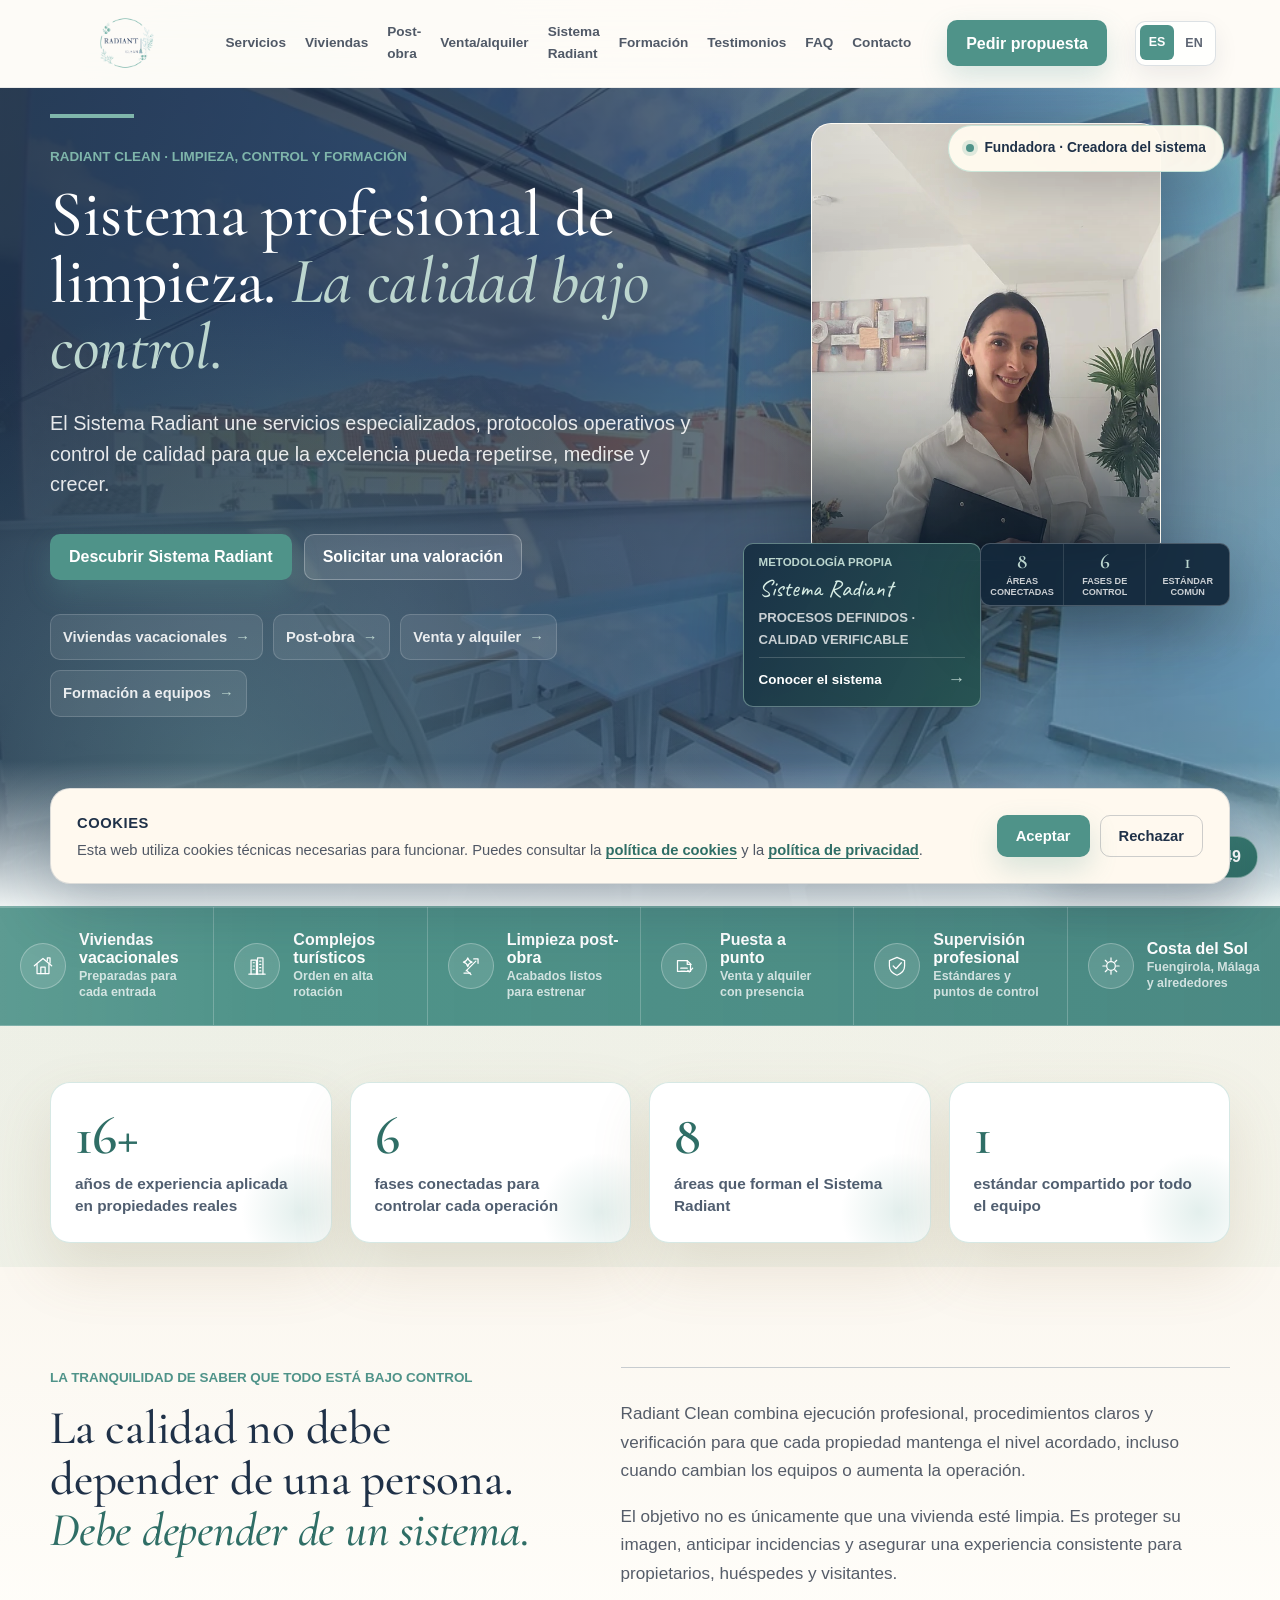
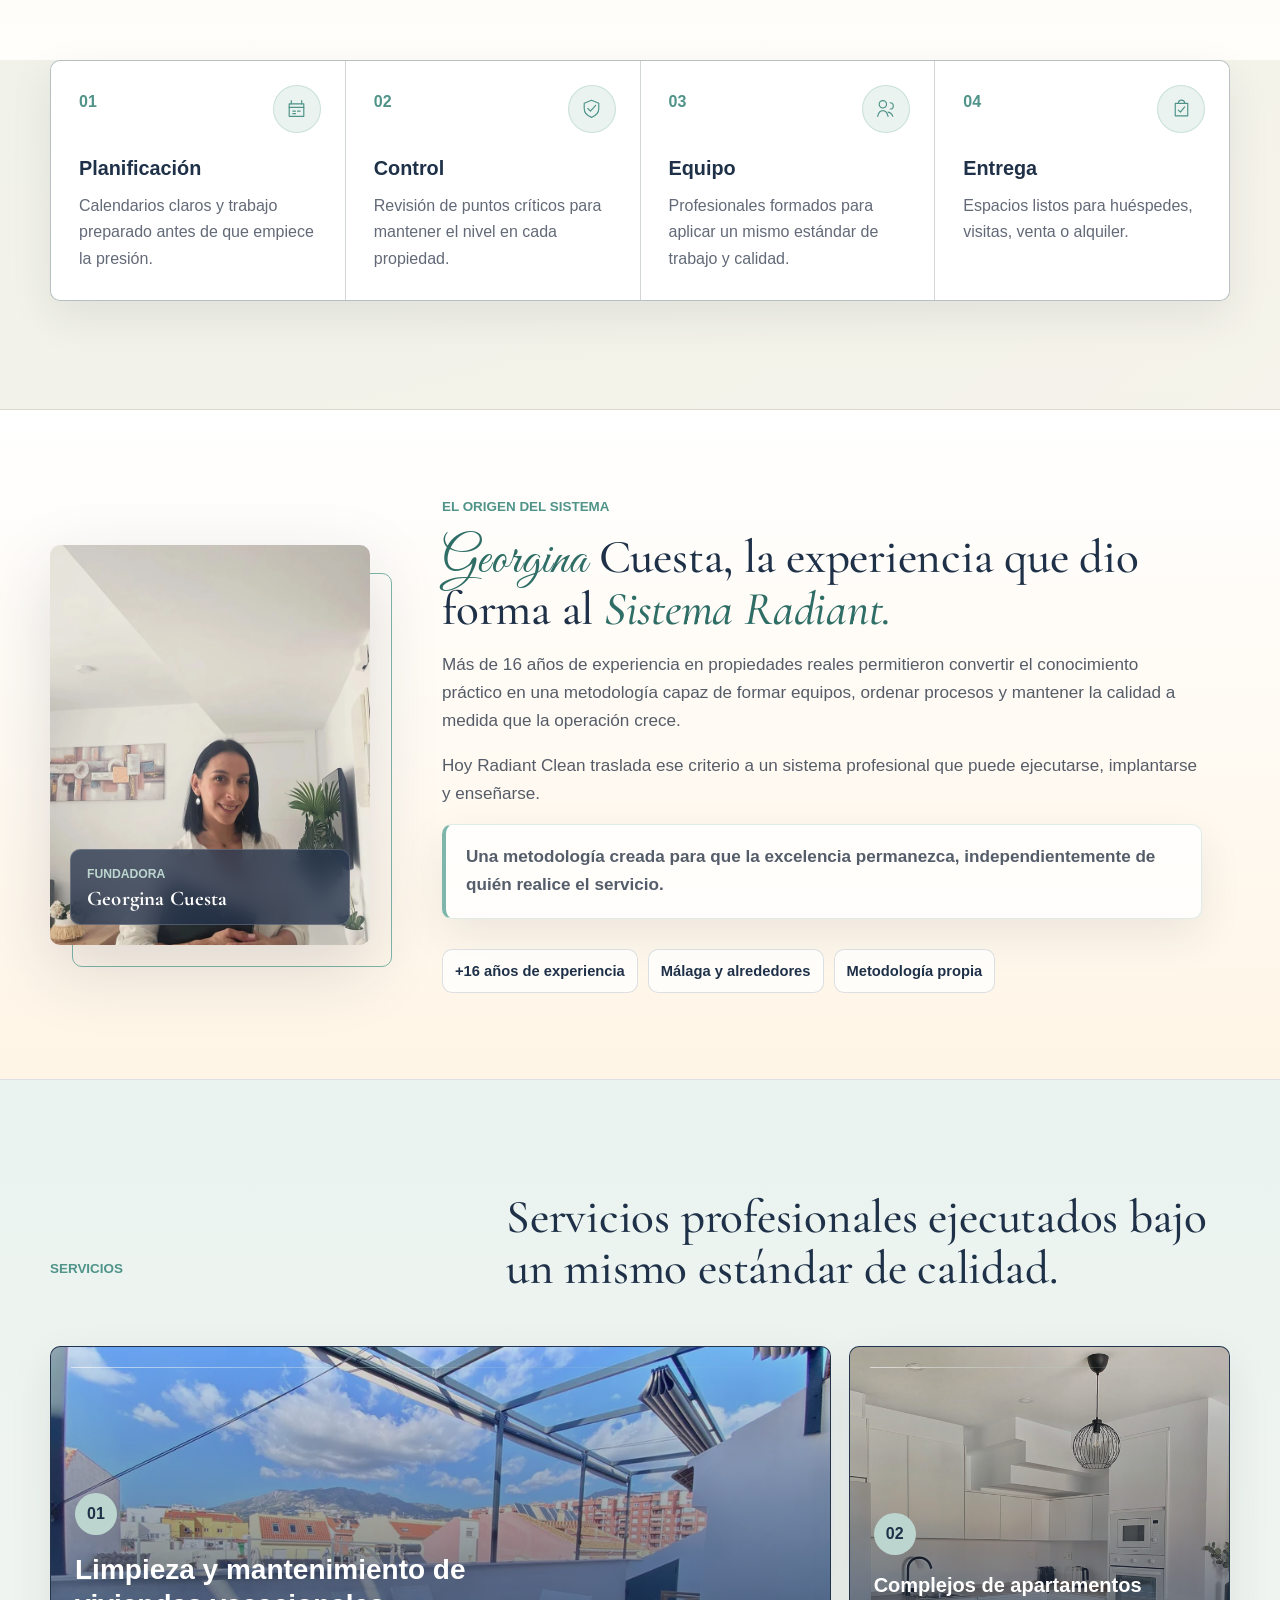
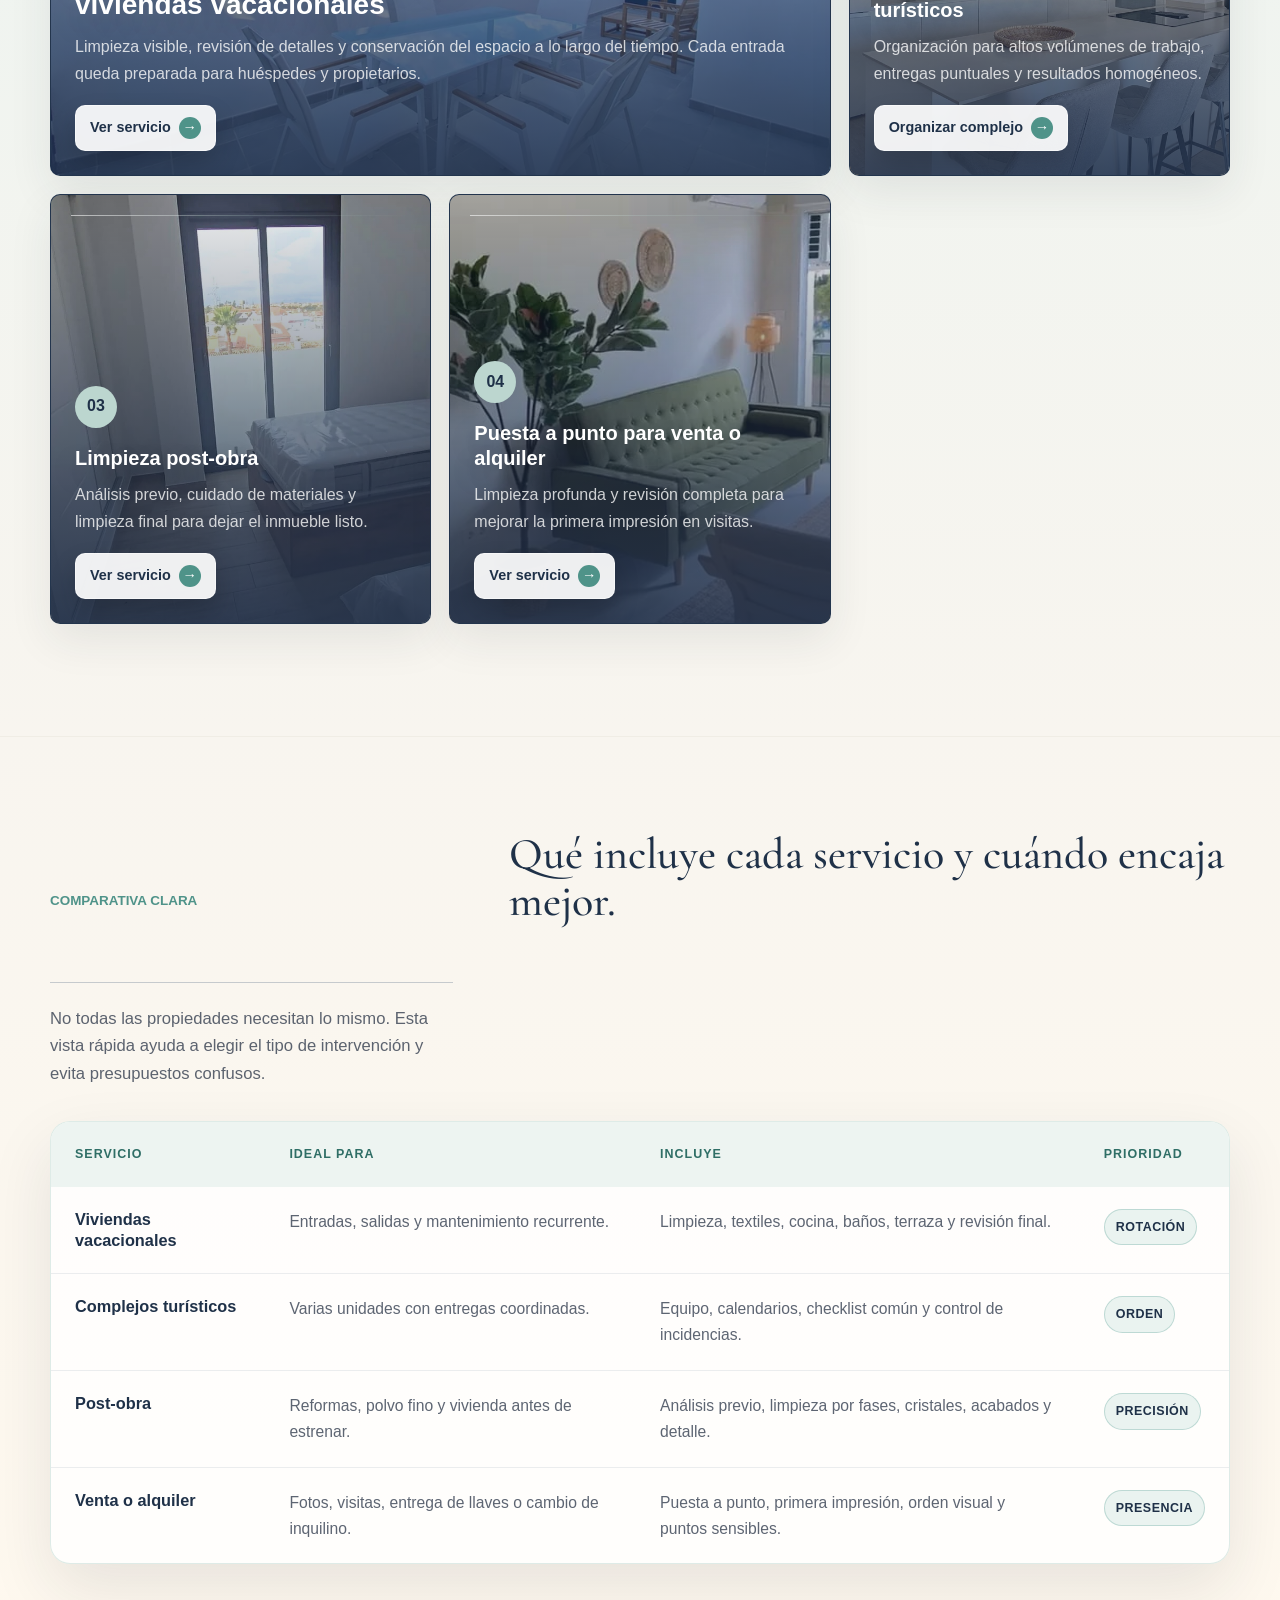
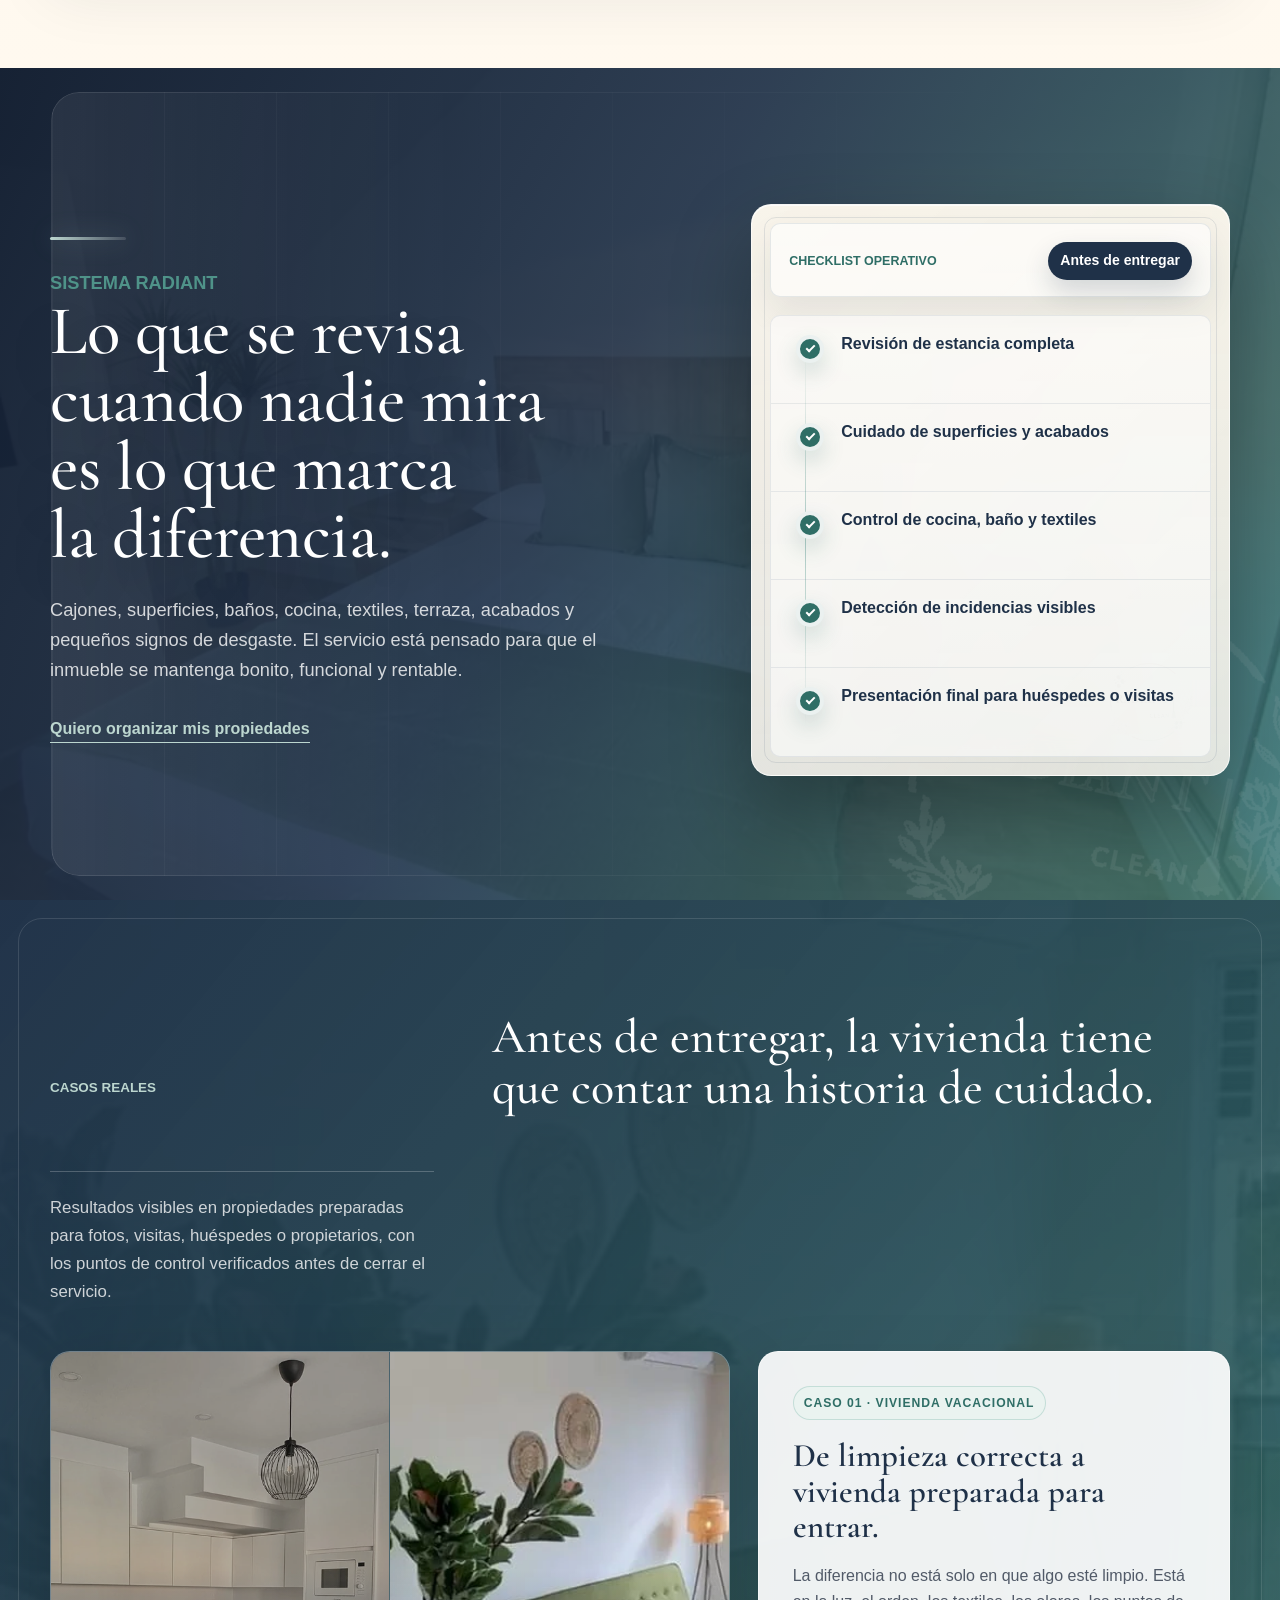
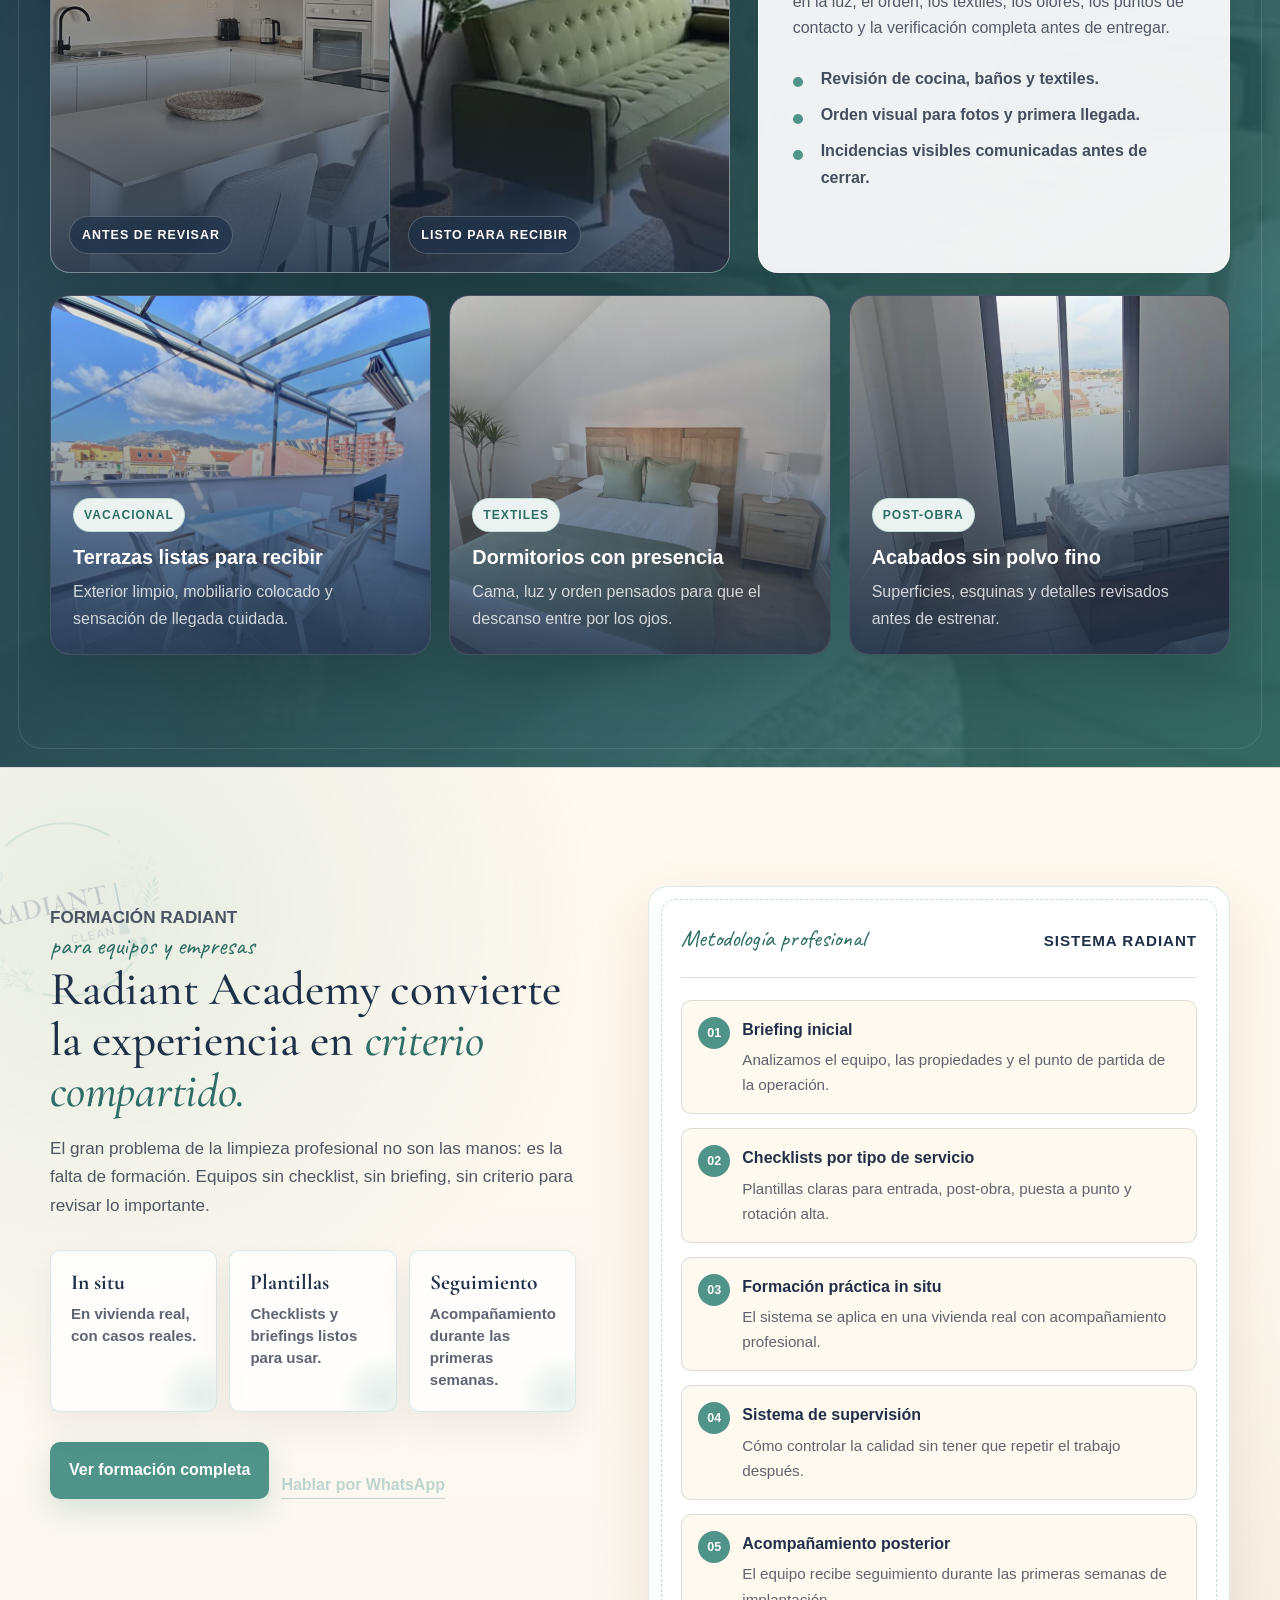
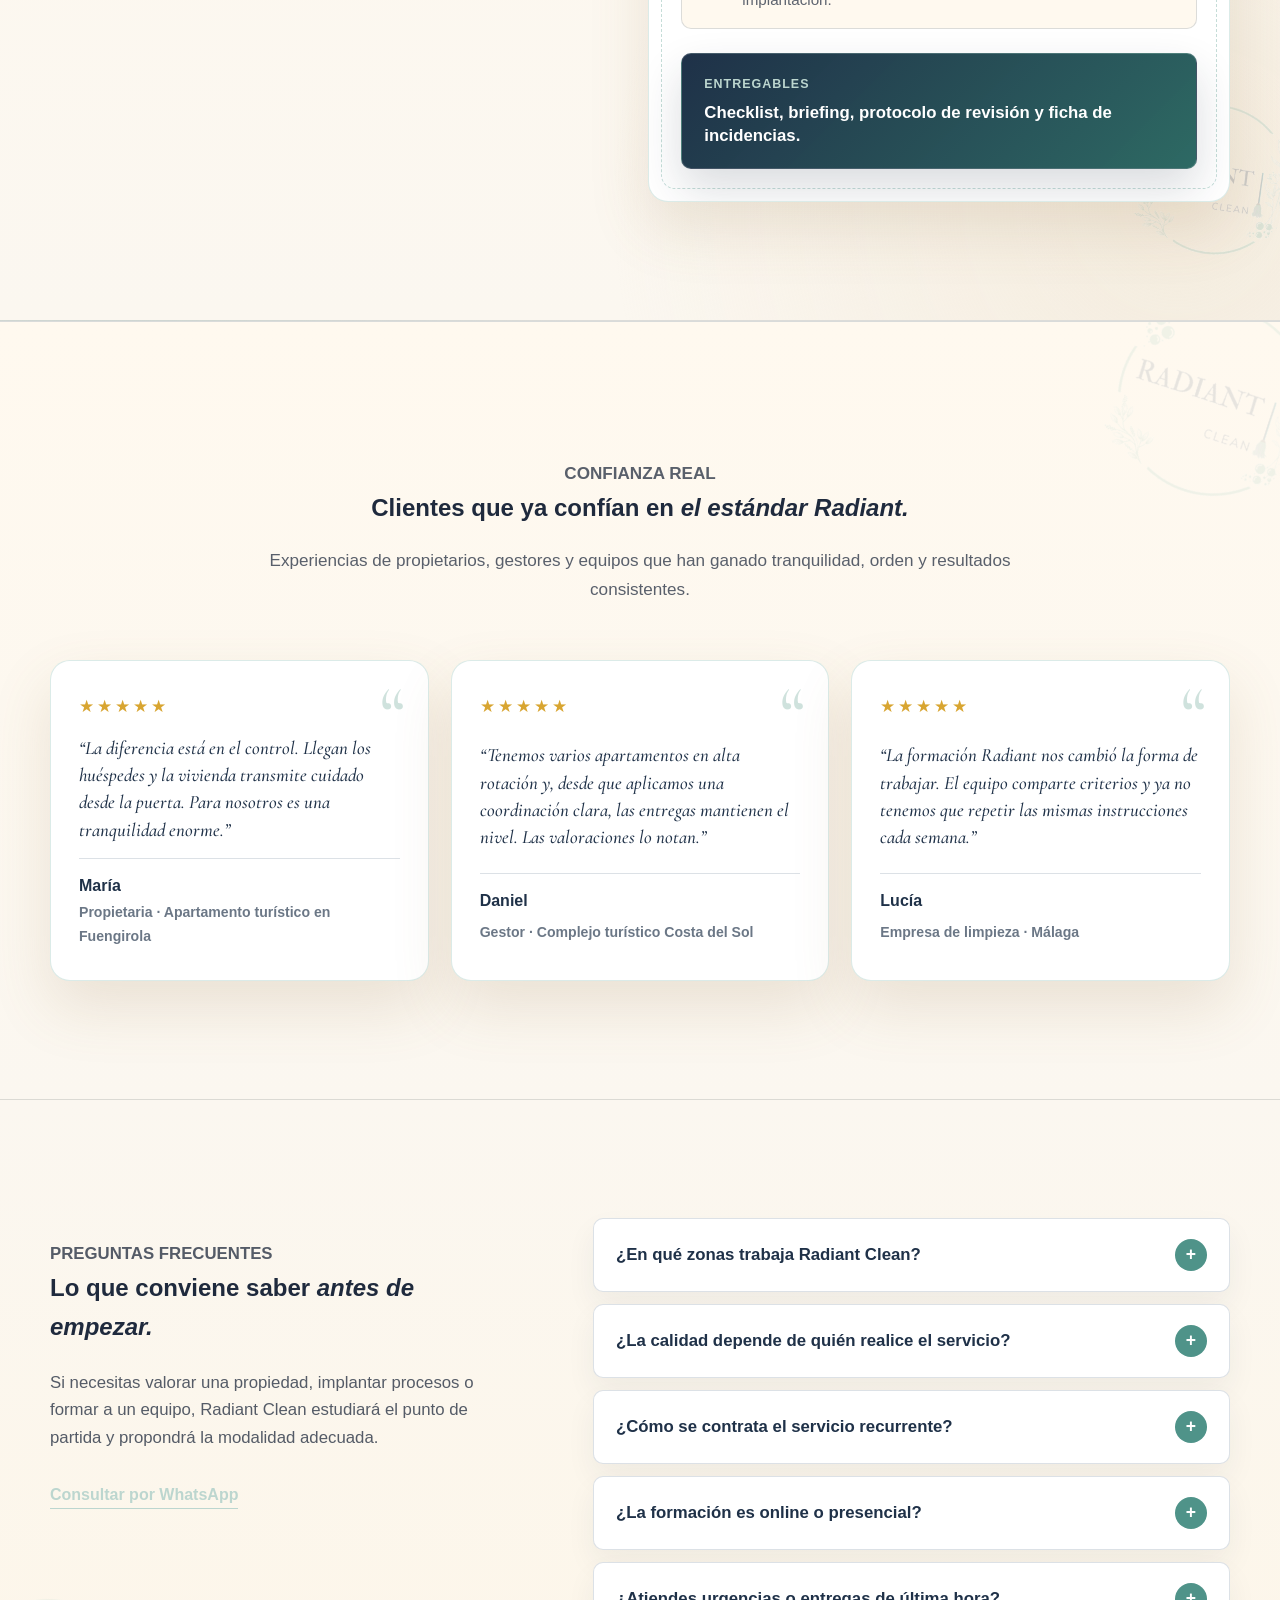
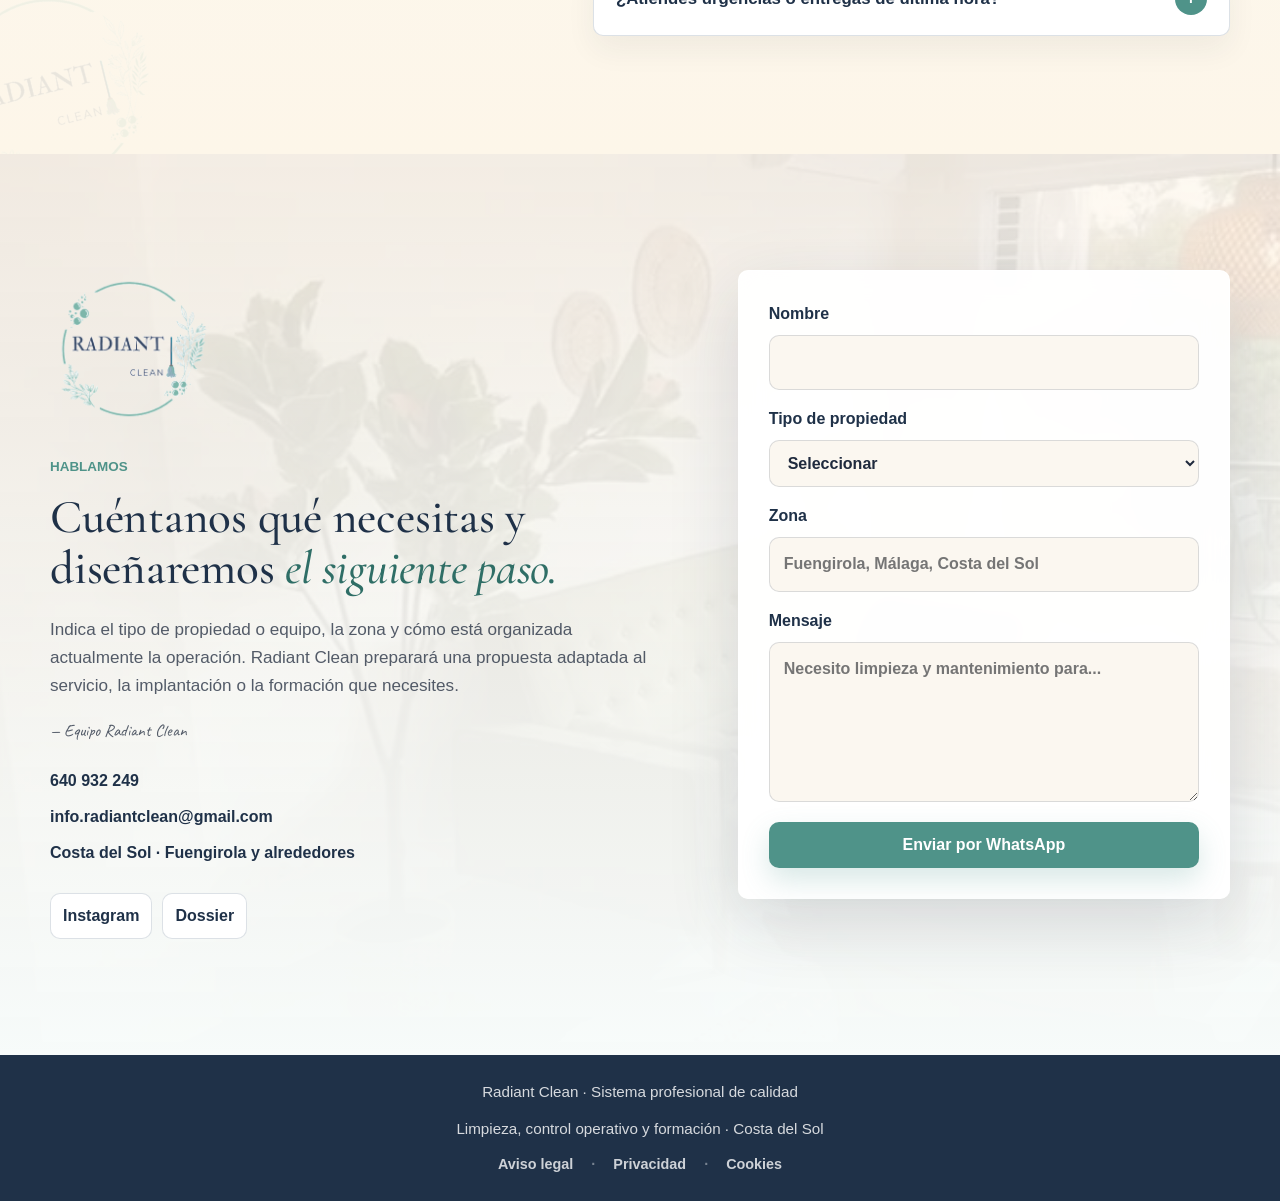
==== commit feae534b: "Finish cross-device visual polish" ====
--- a/index.html
+++ b/index.html
@@ -10,8 +10,8 @@
     <meta property="og:description" content="Servicios profesionales, implantación operativa y formación para mantener un estándar de calidad constante.">
     <meta property="og:image" content="assets/web/og-image.jpg">
     <link rel="icon" href="assets/web/favicon.png">
-    <link rel="stylesheet" href="styles.css?v=20260710b">
-    <script defer src="script.js?v=20260710b"></script>
+    <link rel="stylesheet" href="styles.css?v=20260710c">
+    <script defer src="script.js?v=20260710c"></script>
     <script type="application/ld+json">
       {
         "@context": "https://schema.org",
--- a/styles.css
+++ b/styles.css
@@ -5507,7 +5507,7 @@
   }
 }
 
-@media (max-width: 620px) {
+@media (max-width: 860px) {
   .service-compare,
   .case-studies {
     padding: 78px 0;
@@ -7014,7 +7014,8 @@
   .hero-shell {
     grid-template-columns: minmax(0, 1fr) minmax(470px, 0.76fr);
     gap: clamp(38px, 4vw, 62px);
-    padding-block: 38px 58px;
+    min-height: auto;
+    padding-block: 26px 36px;
   }
 
   .hero h1 {
@@ -7031,7 +7032,7 @@
   .hero-system-showcase .hero-founder-frame {
     grid-column: 1 / -1;
     grid-row: 1;
-    width: min(100% - 74px, 390px);
+    width: min(100% - 92px, 350px);
     aspect-ratio: 4 / 5;
   }
 
@@ -7041,18 +7042,18 @@
     align-self: start;
     justify-self: stretch;
     width: auto;
-    margin: -24px 0 0;
-    padding: 15px 17px 14px;
+    margin: -18px 0 0;
+    padding: 12px 15px;
     border-radius: var(--radius);
   }
 
   .hero-system-card .script {
-    font-size: 1.66rem;
+    font-size: 1.48rem;
   }
 
   .hero-system-card-action {
-    margin-top: 10px;
-    padding-top: 9px;
+    margin-top: 7px;
+    padding-top: 7px;
   }
 
   .hero-system-rail {
@@ -7060,7 +7061,7 @@
     grid-row: 2;
     align-self: start;
     width: auto;
-    margin: -24px 0 0 -1px;
+    margin: -18px 0 0 -1px;
     border-radius: var(--radius);
   }
 
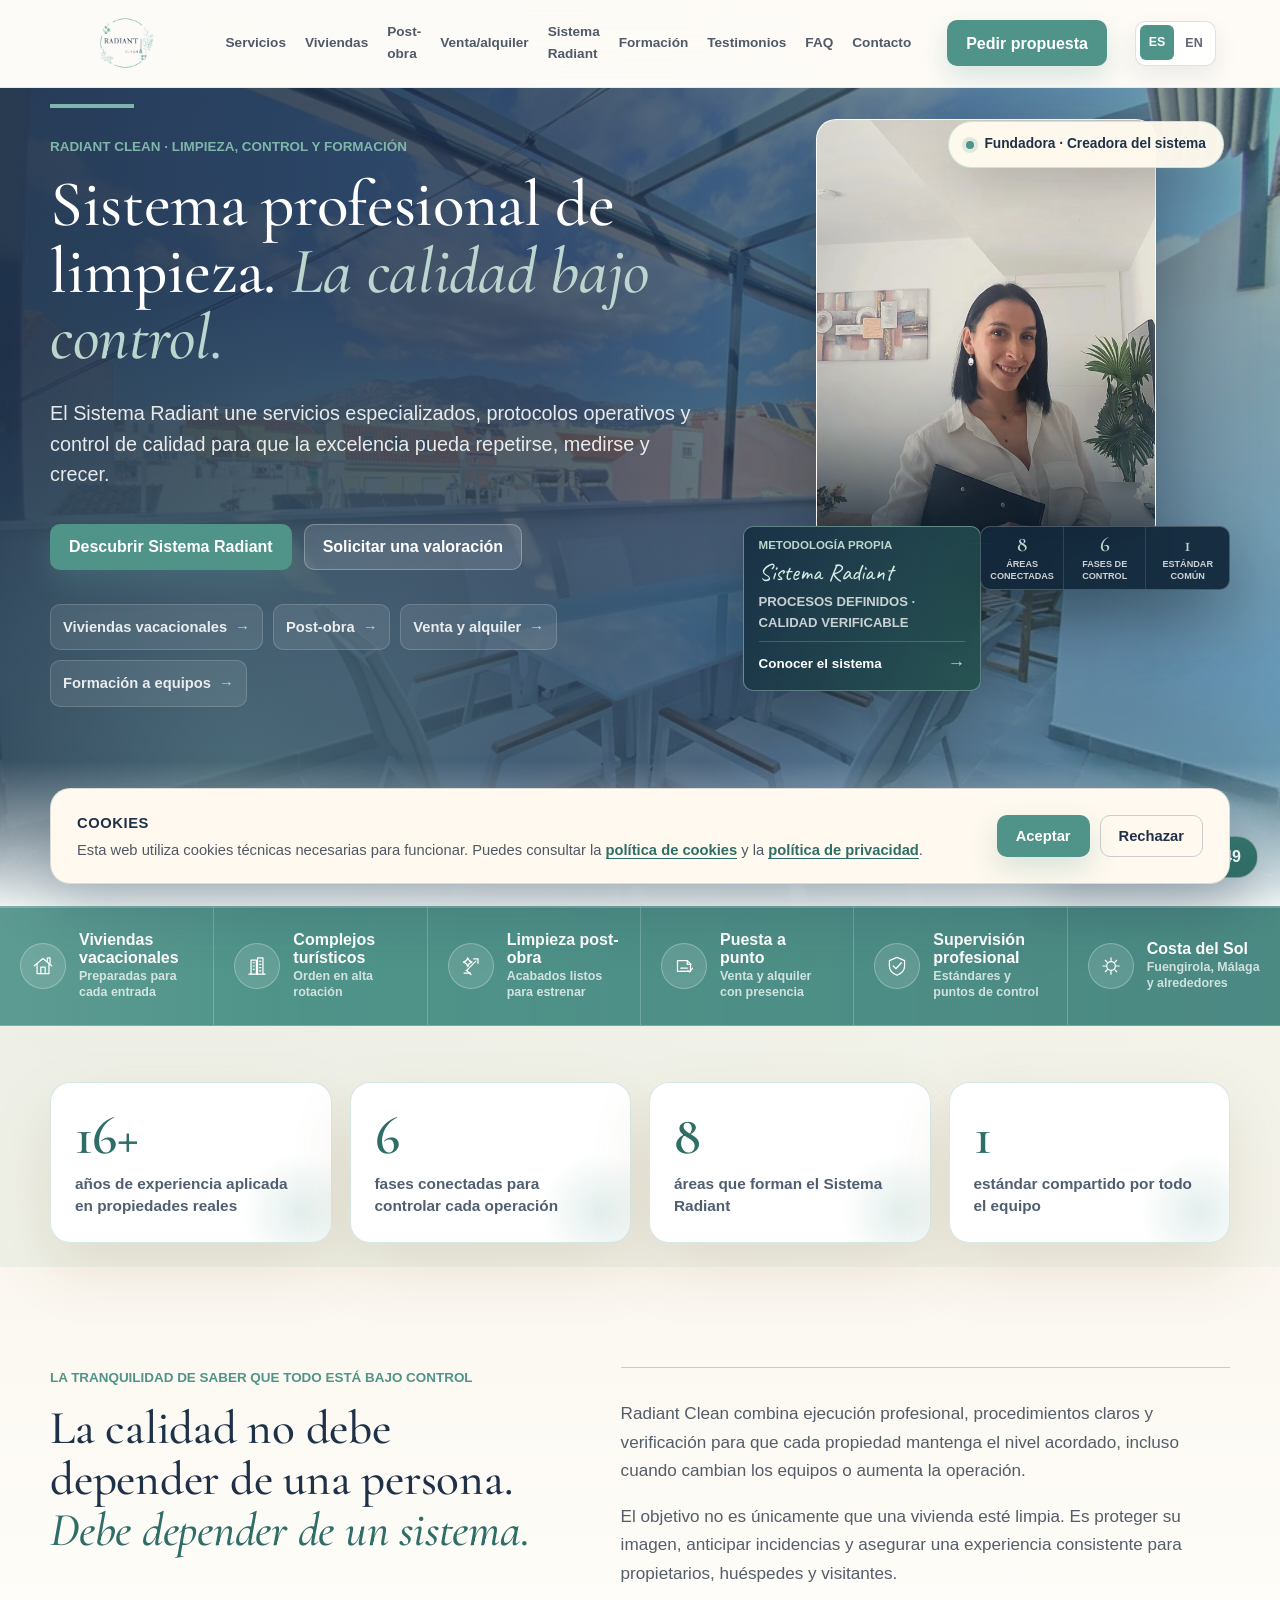
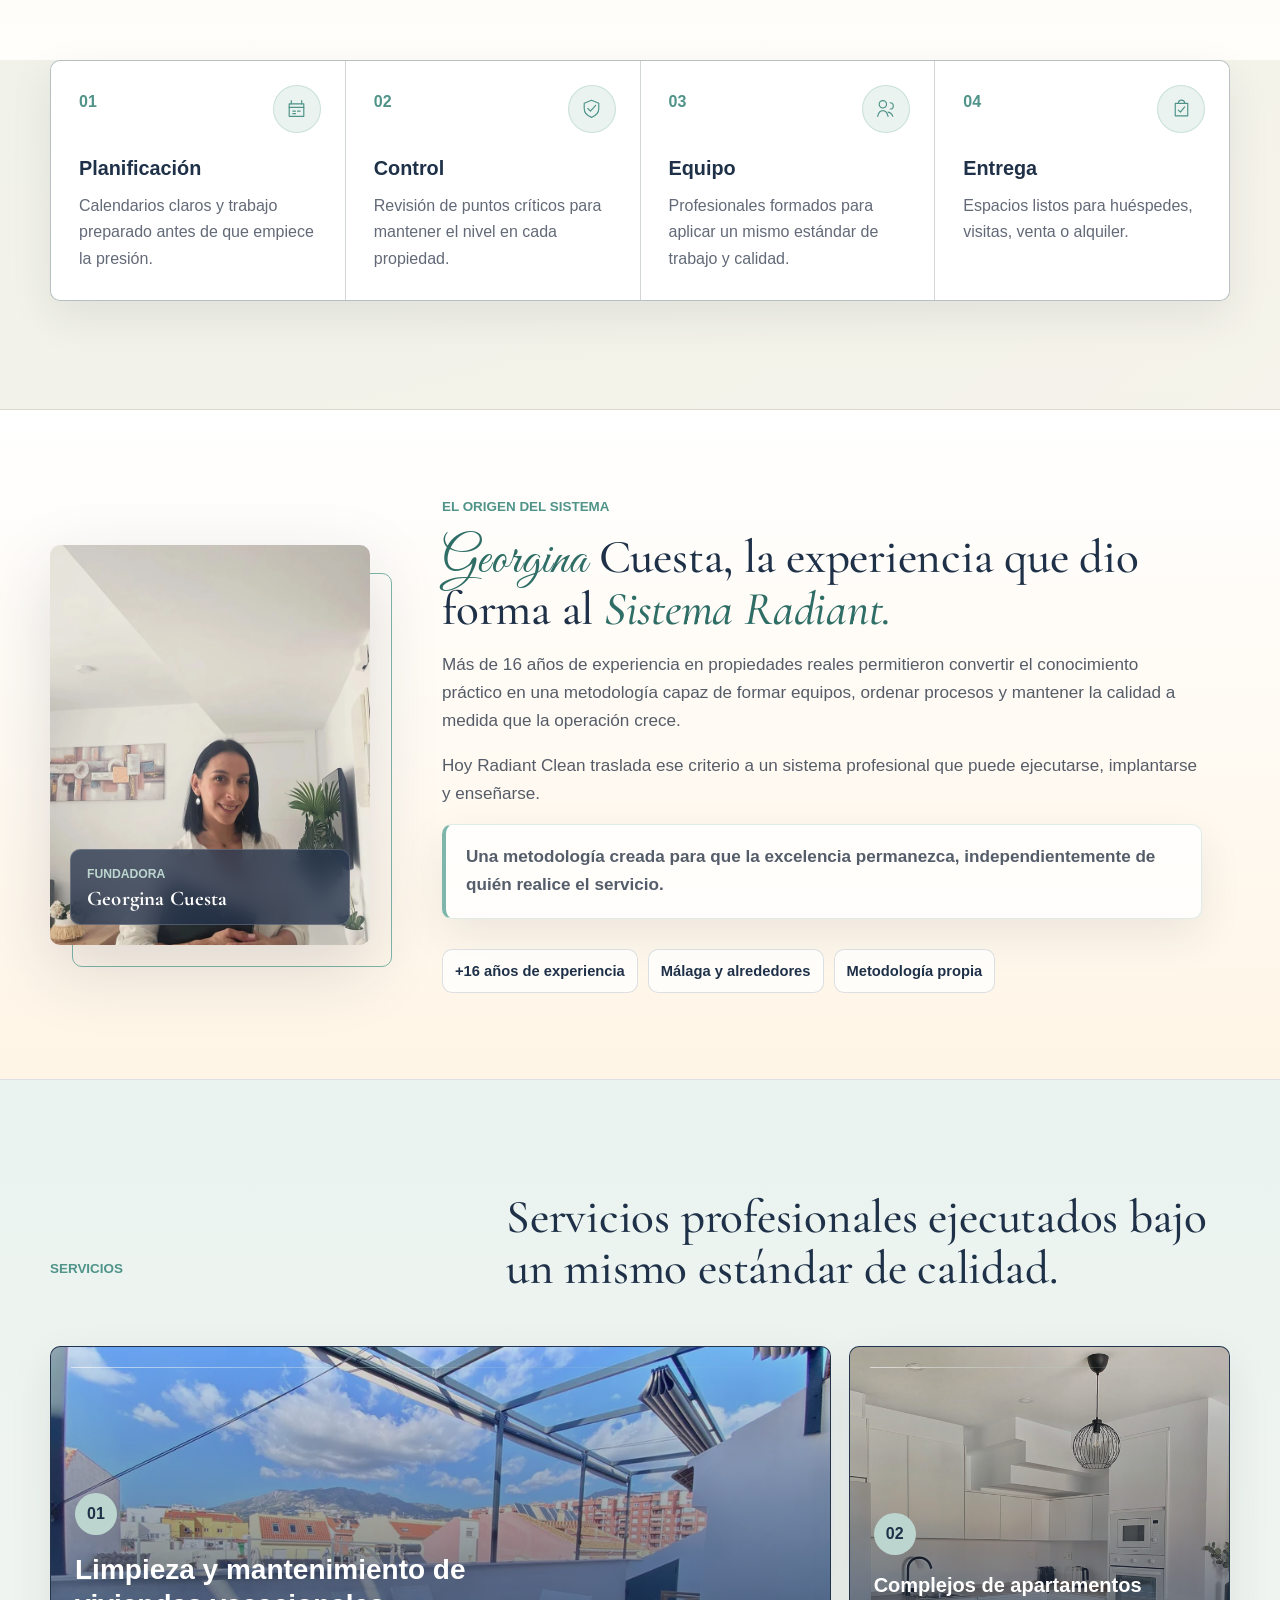
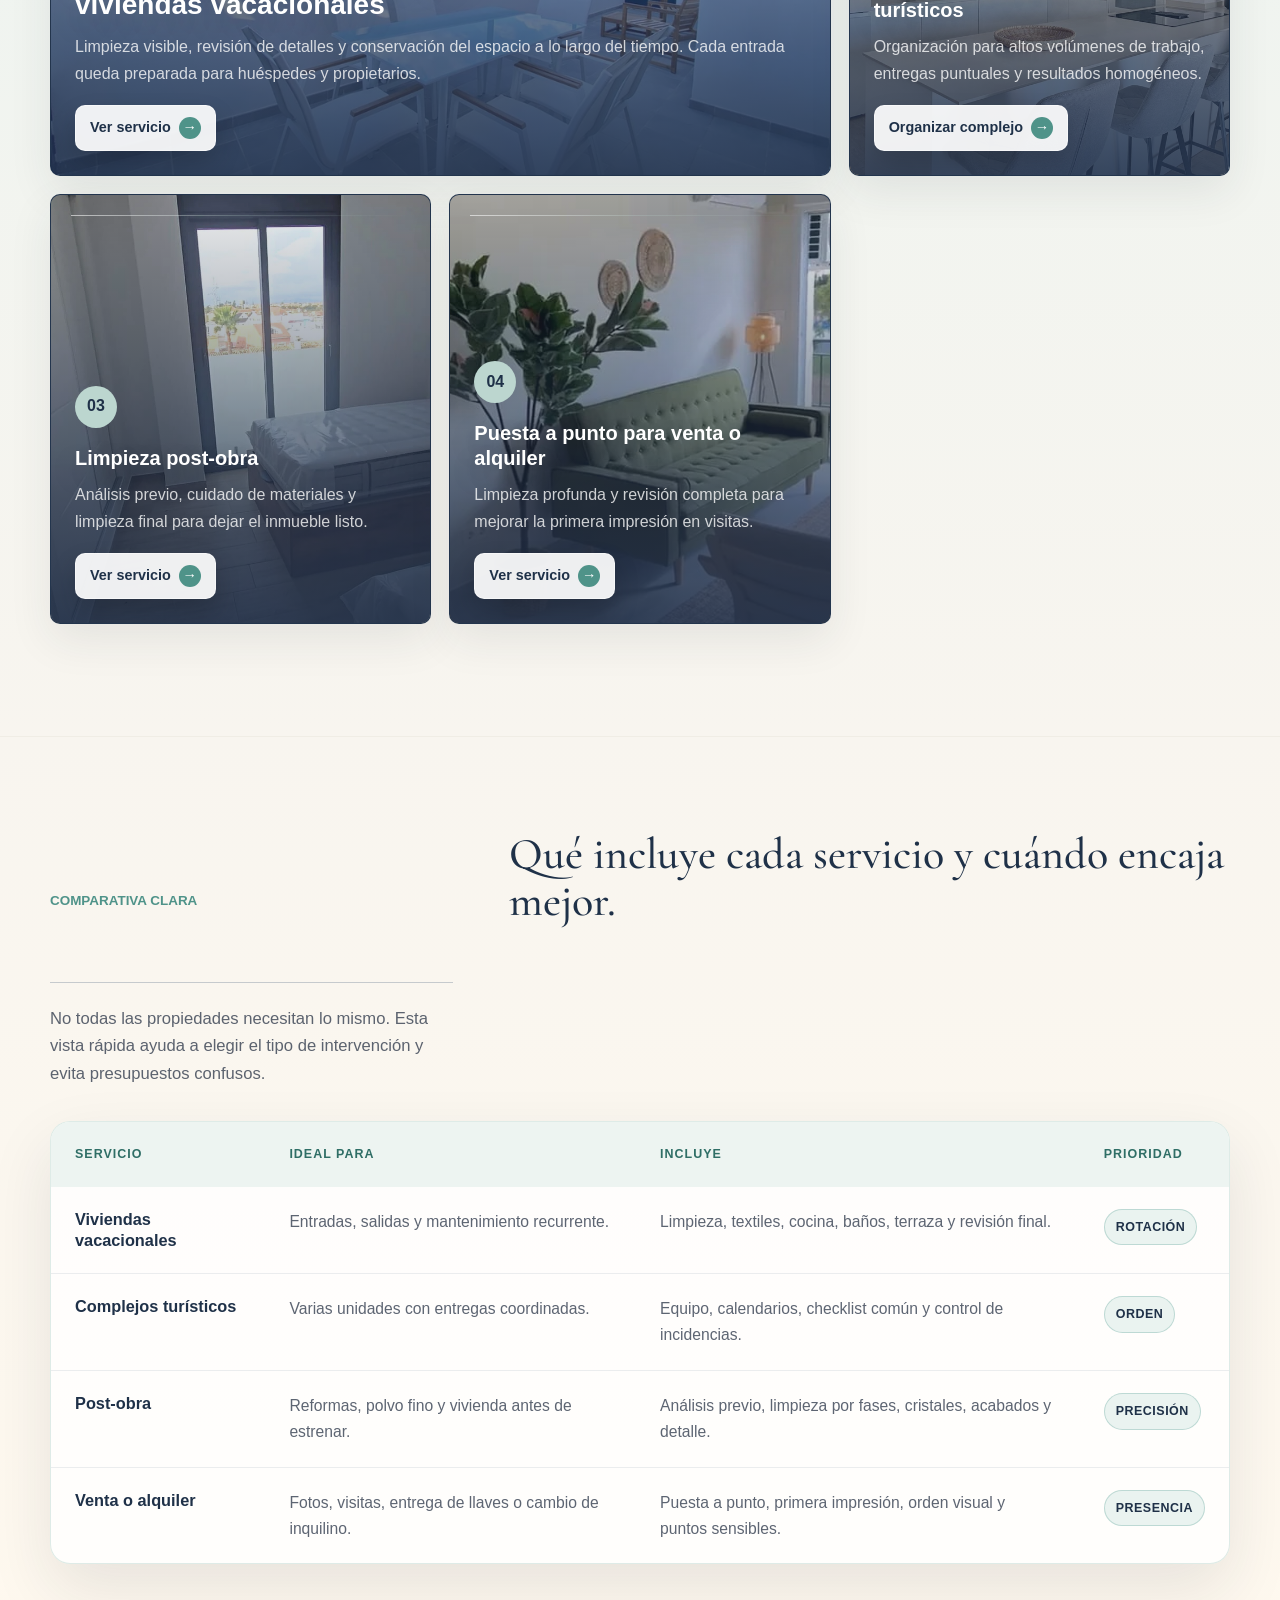
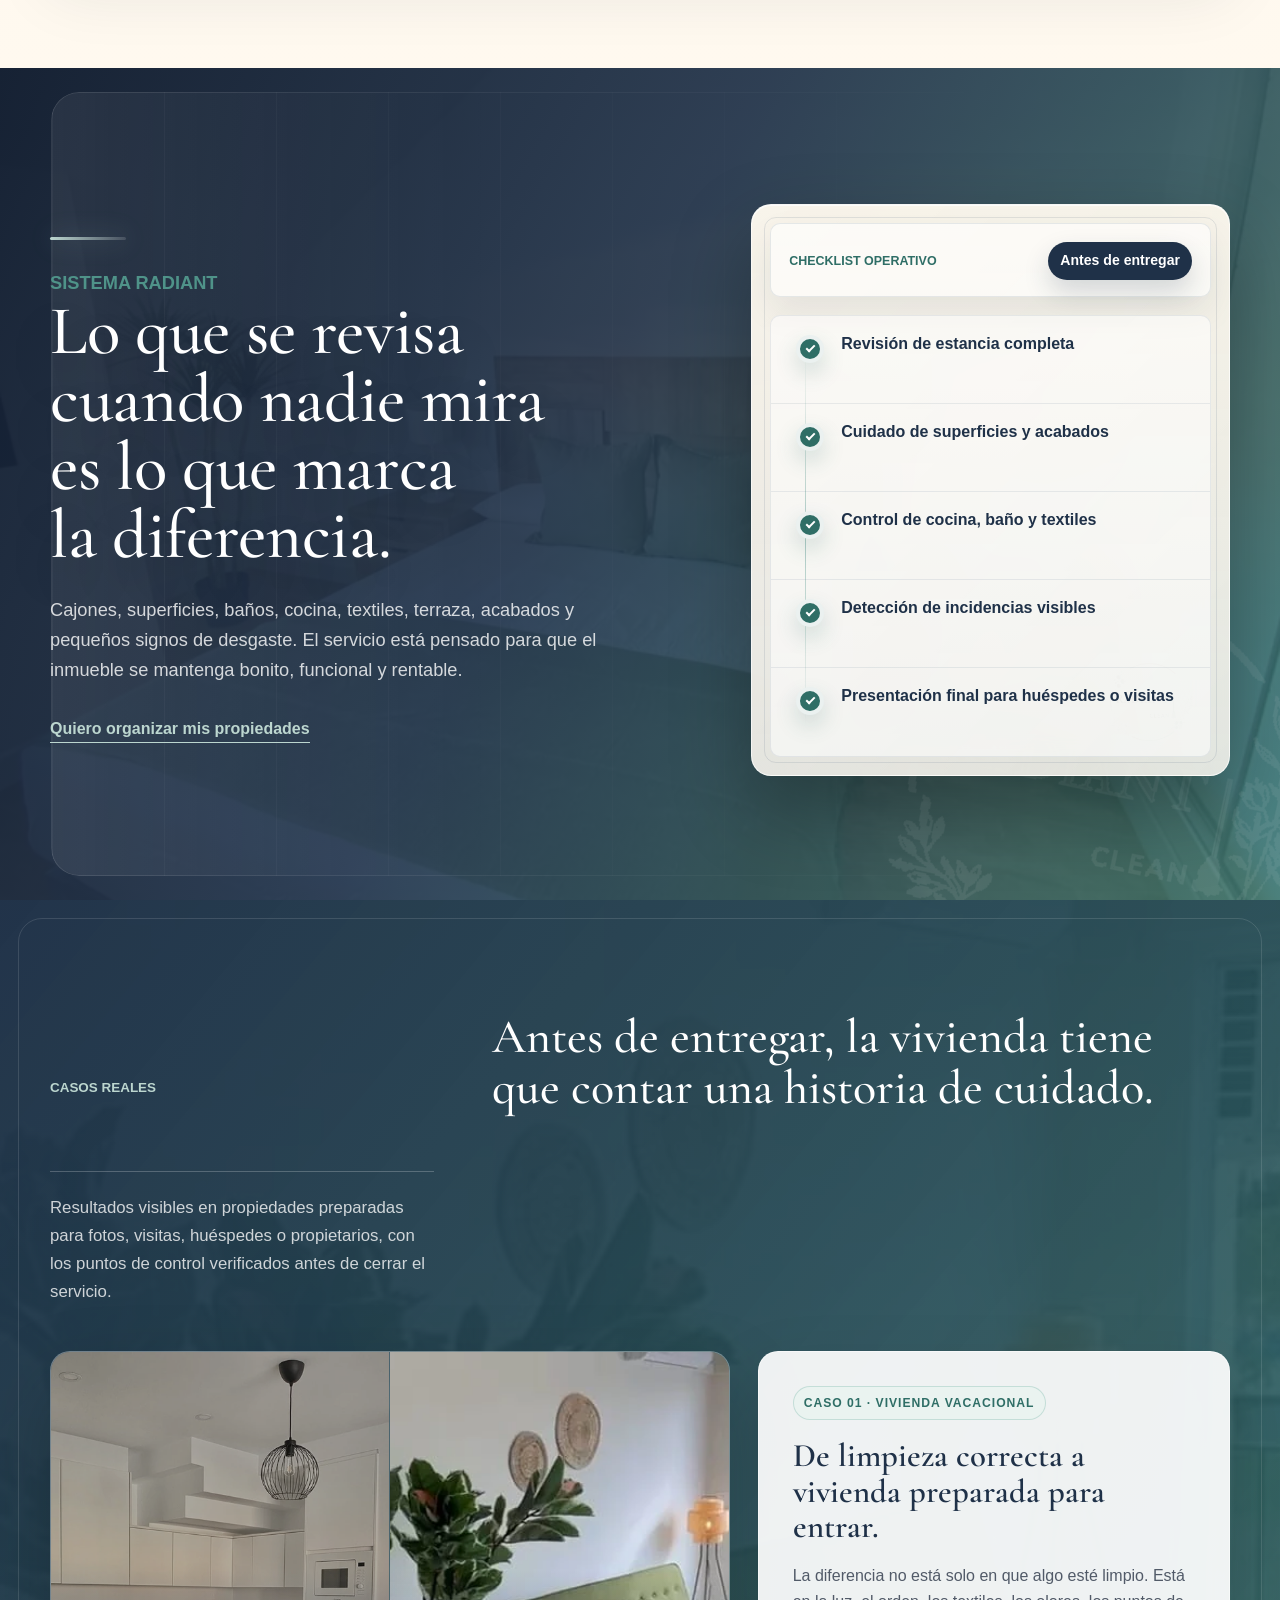
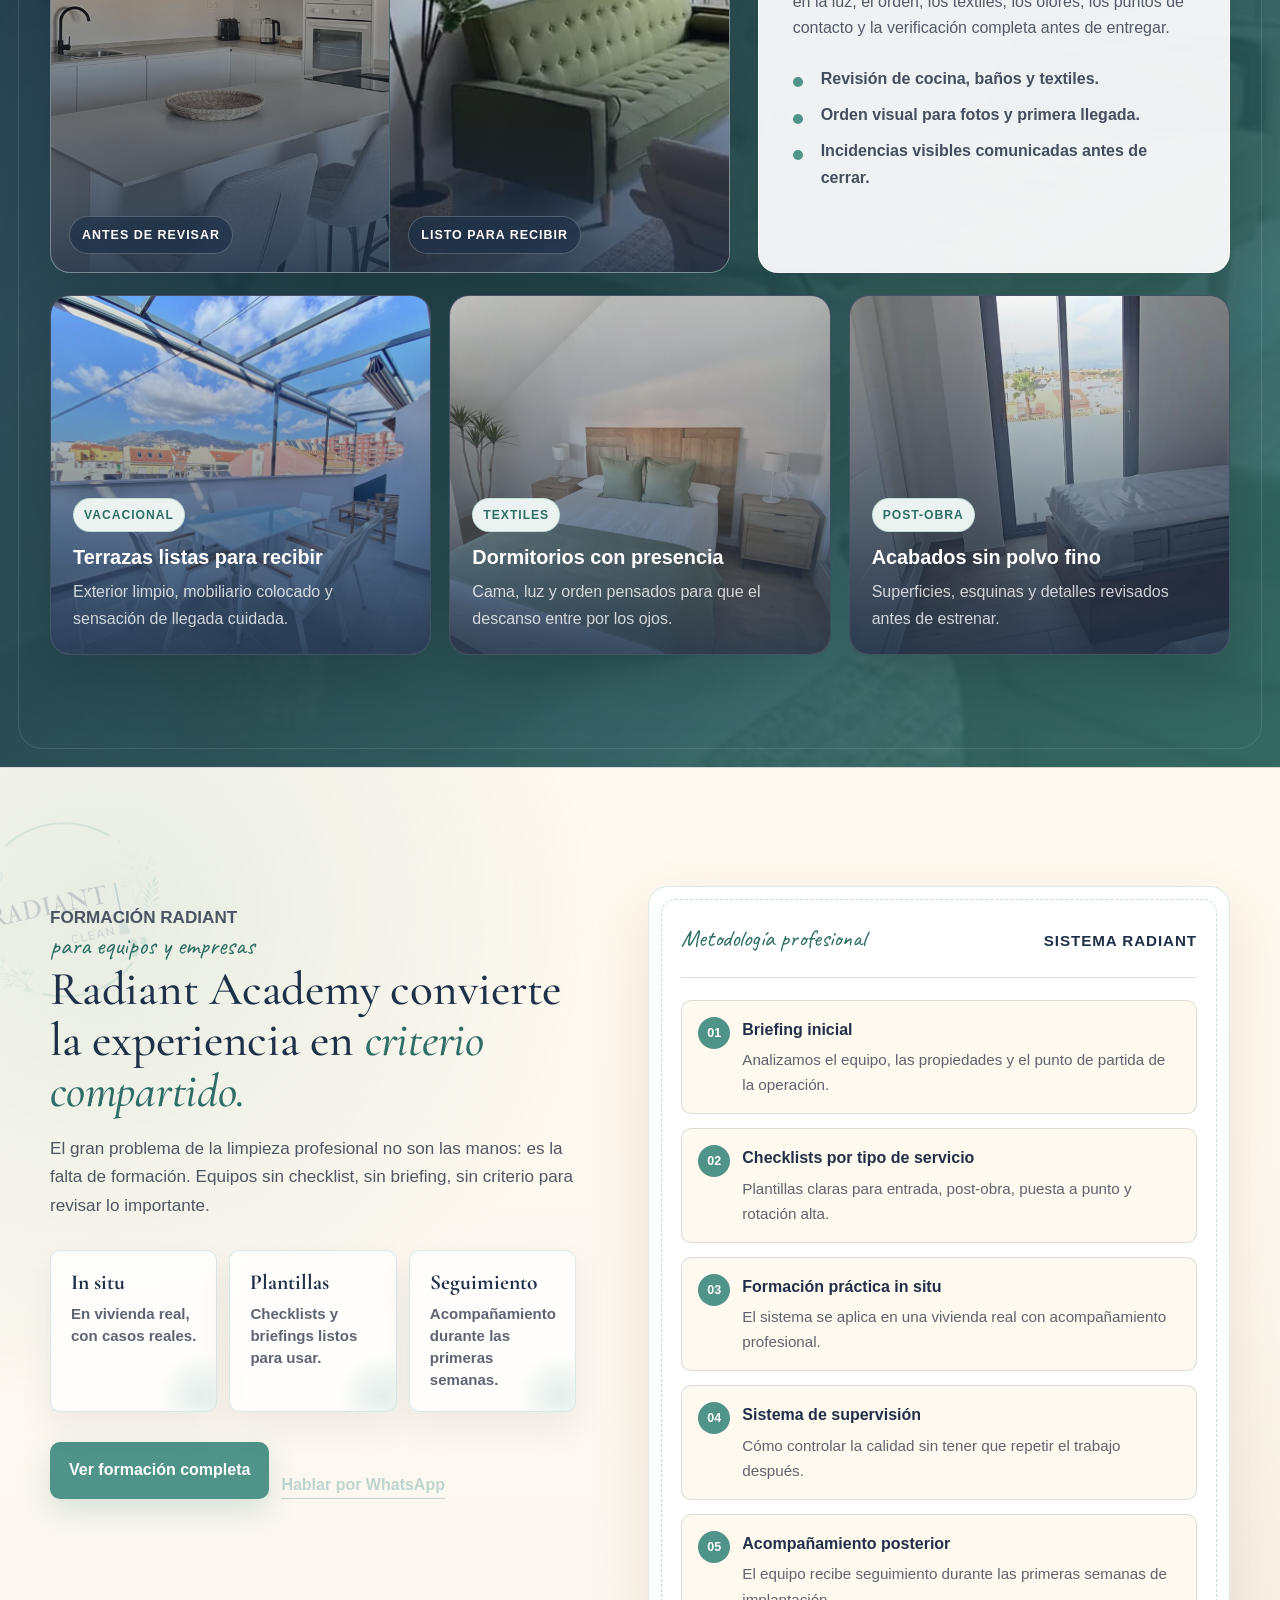
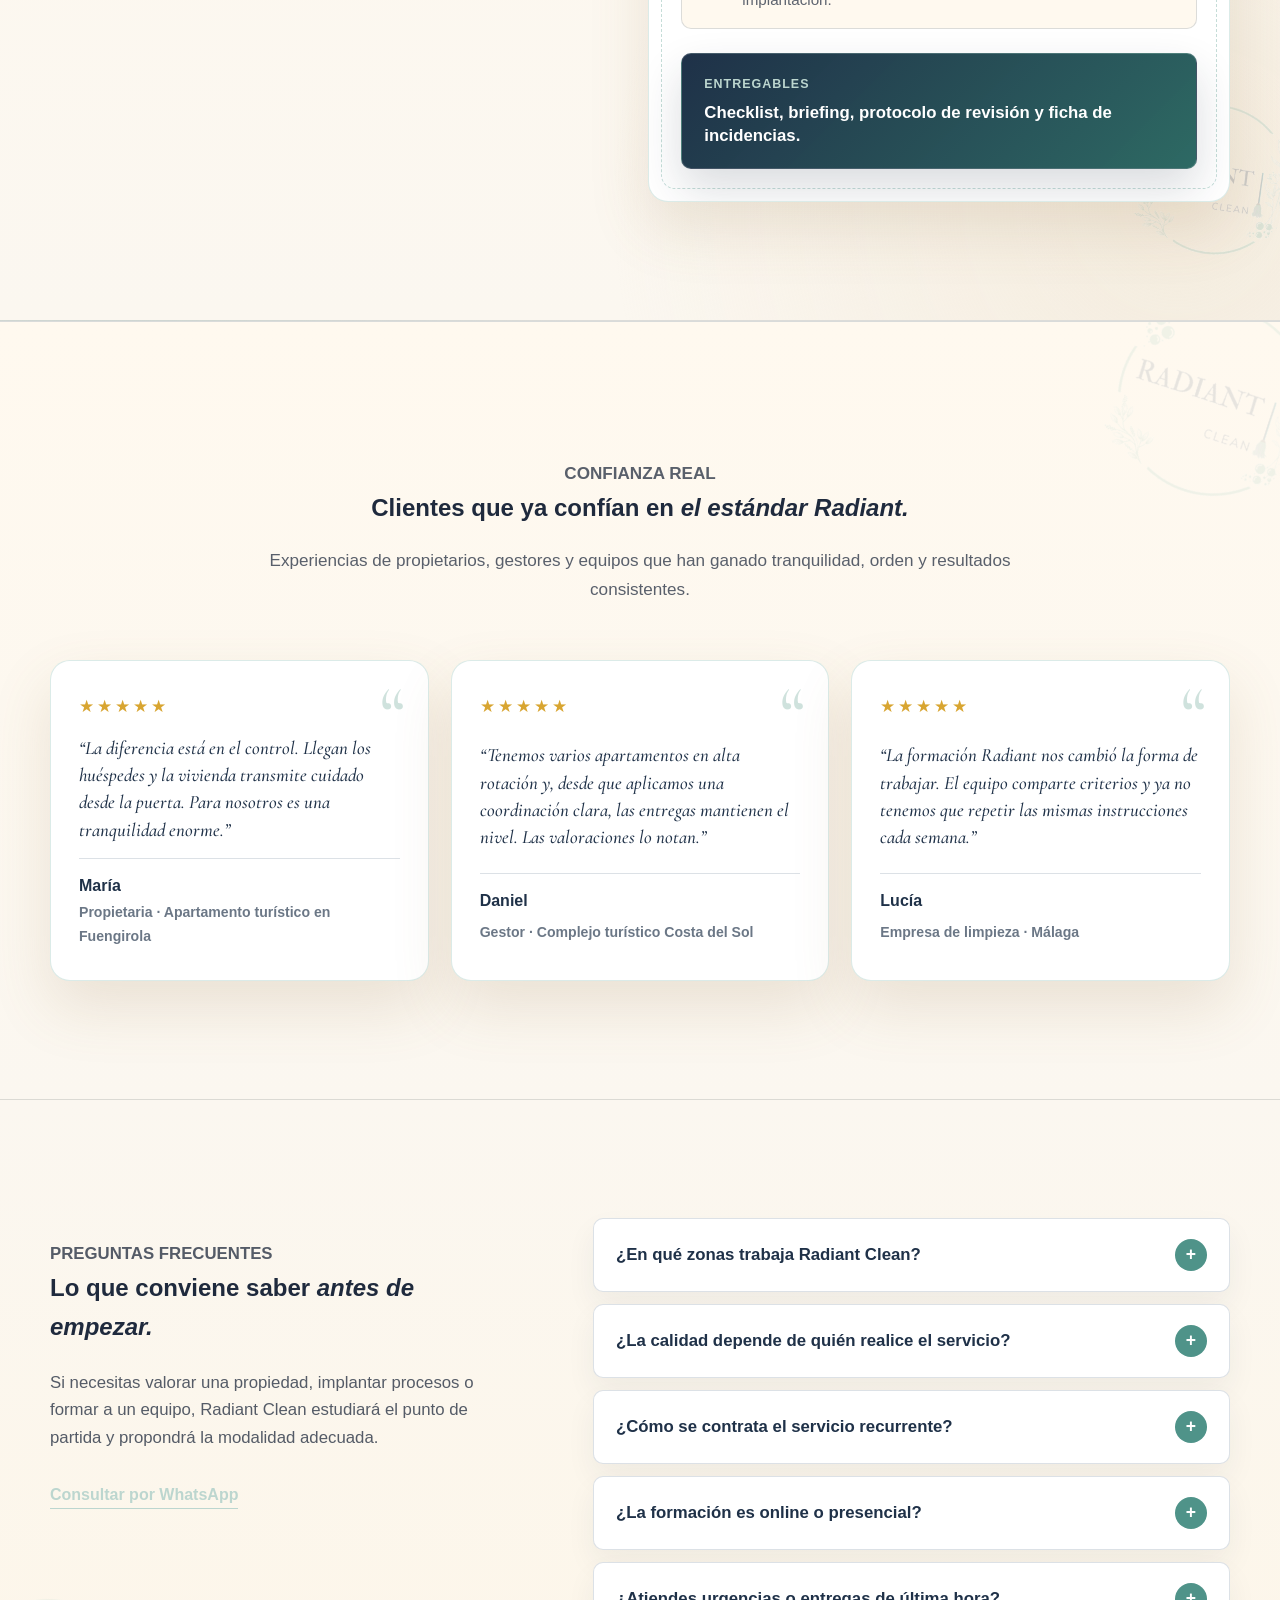
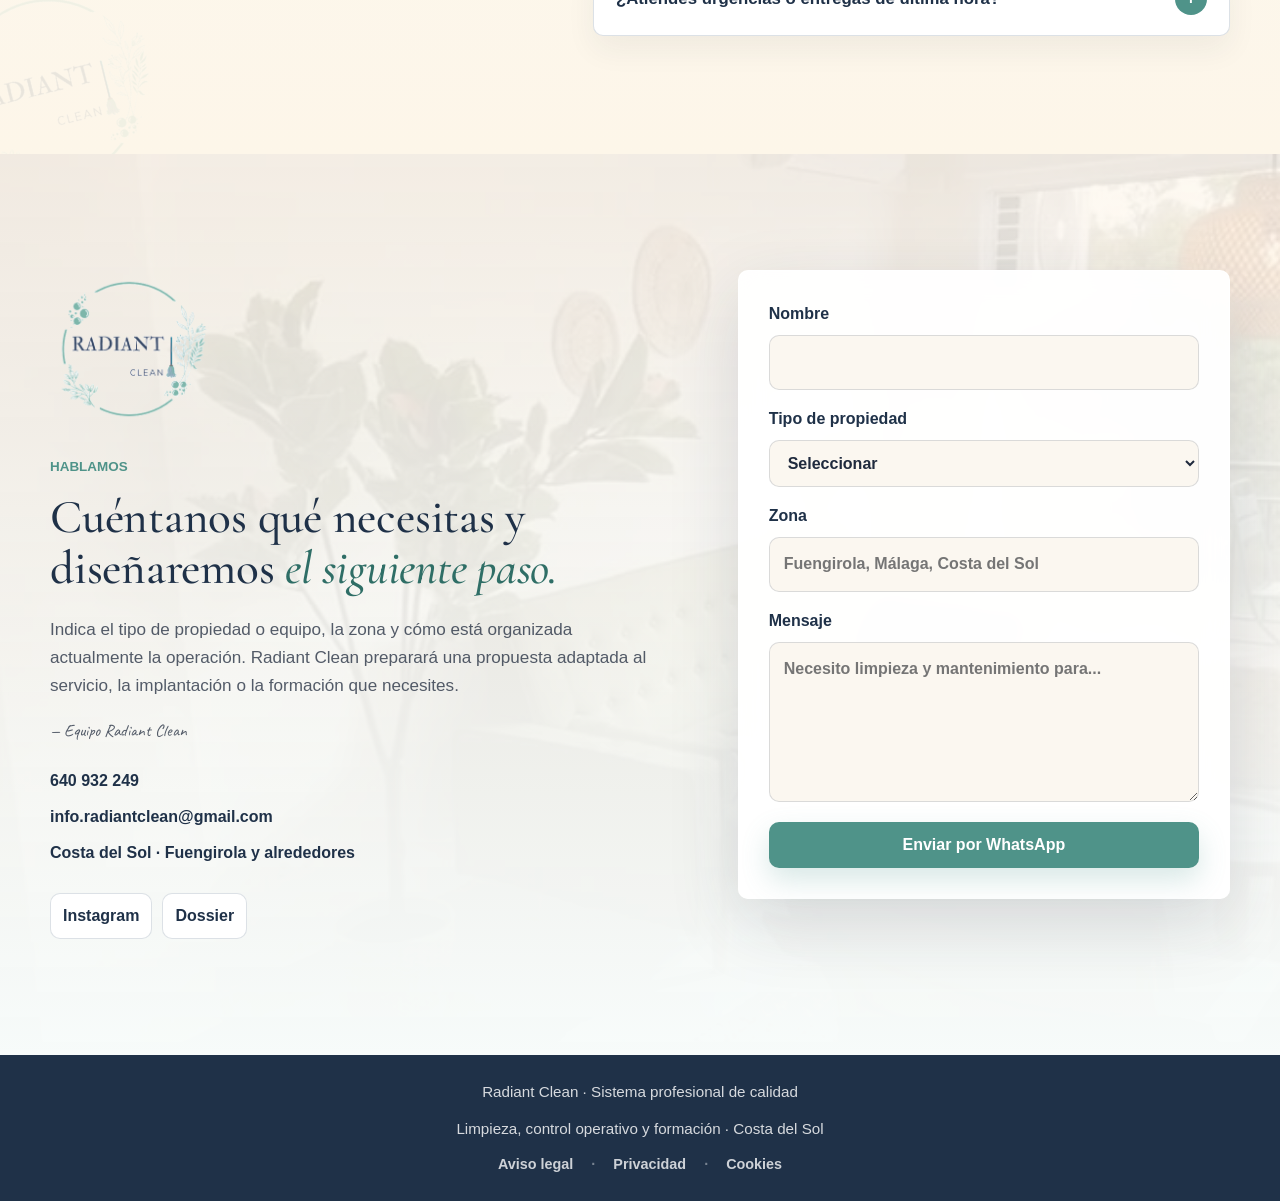
==== commit 9546d34f: "Tighten the desktop hero composition" ====
--- a/index.html
+++ b/index.html
@@ -10,7 +10,7 @@
     <meta property="og:description" content="Servicios profesionales, implantación operativa y formación para mantener un estándar de calidad constante.">
     <meta property="og:image" content="assets/web/og-image.jpg">
     <link rel="icon" href="assets/web/favicon.png">
-    <link rel="stylesheet" href="styles.css?v=20260710c">
+    <link rel="stylesheet" href="styles.css?v=20260710d">
     <script defer src="script.js?v=20260710c"></script>
     <script type="application/ld+json">
       {
--- a/styles.css
+++ b/styles.css
@@ -7015,7 +7015,7 @@
     grid-template-columns: minmax(0, 1fr) minmax(470px, 0.76fr);
     gap: clamp(38px, 4vw, 62px);
     min-height: auto;
-    padding-block: 26px 36px;
+    padding-block: 16px 20px;
   }
 
   .hero h1 {
@@ -7032,7 +7032,7 @@
   .hero-system-showcase .hero-founder-frame {
     grid-column: 1 / -1;
     grid-row: 1;
-    width: min(100% - 92px, 350px);
+    width: min(100% - 102px, 340px);
     aspect-ratio: 4 / 5;
   }
 
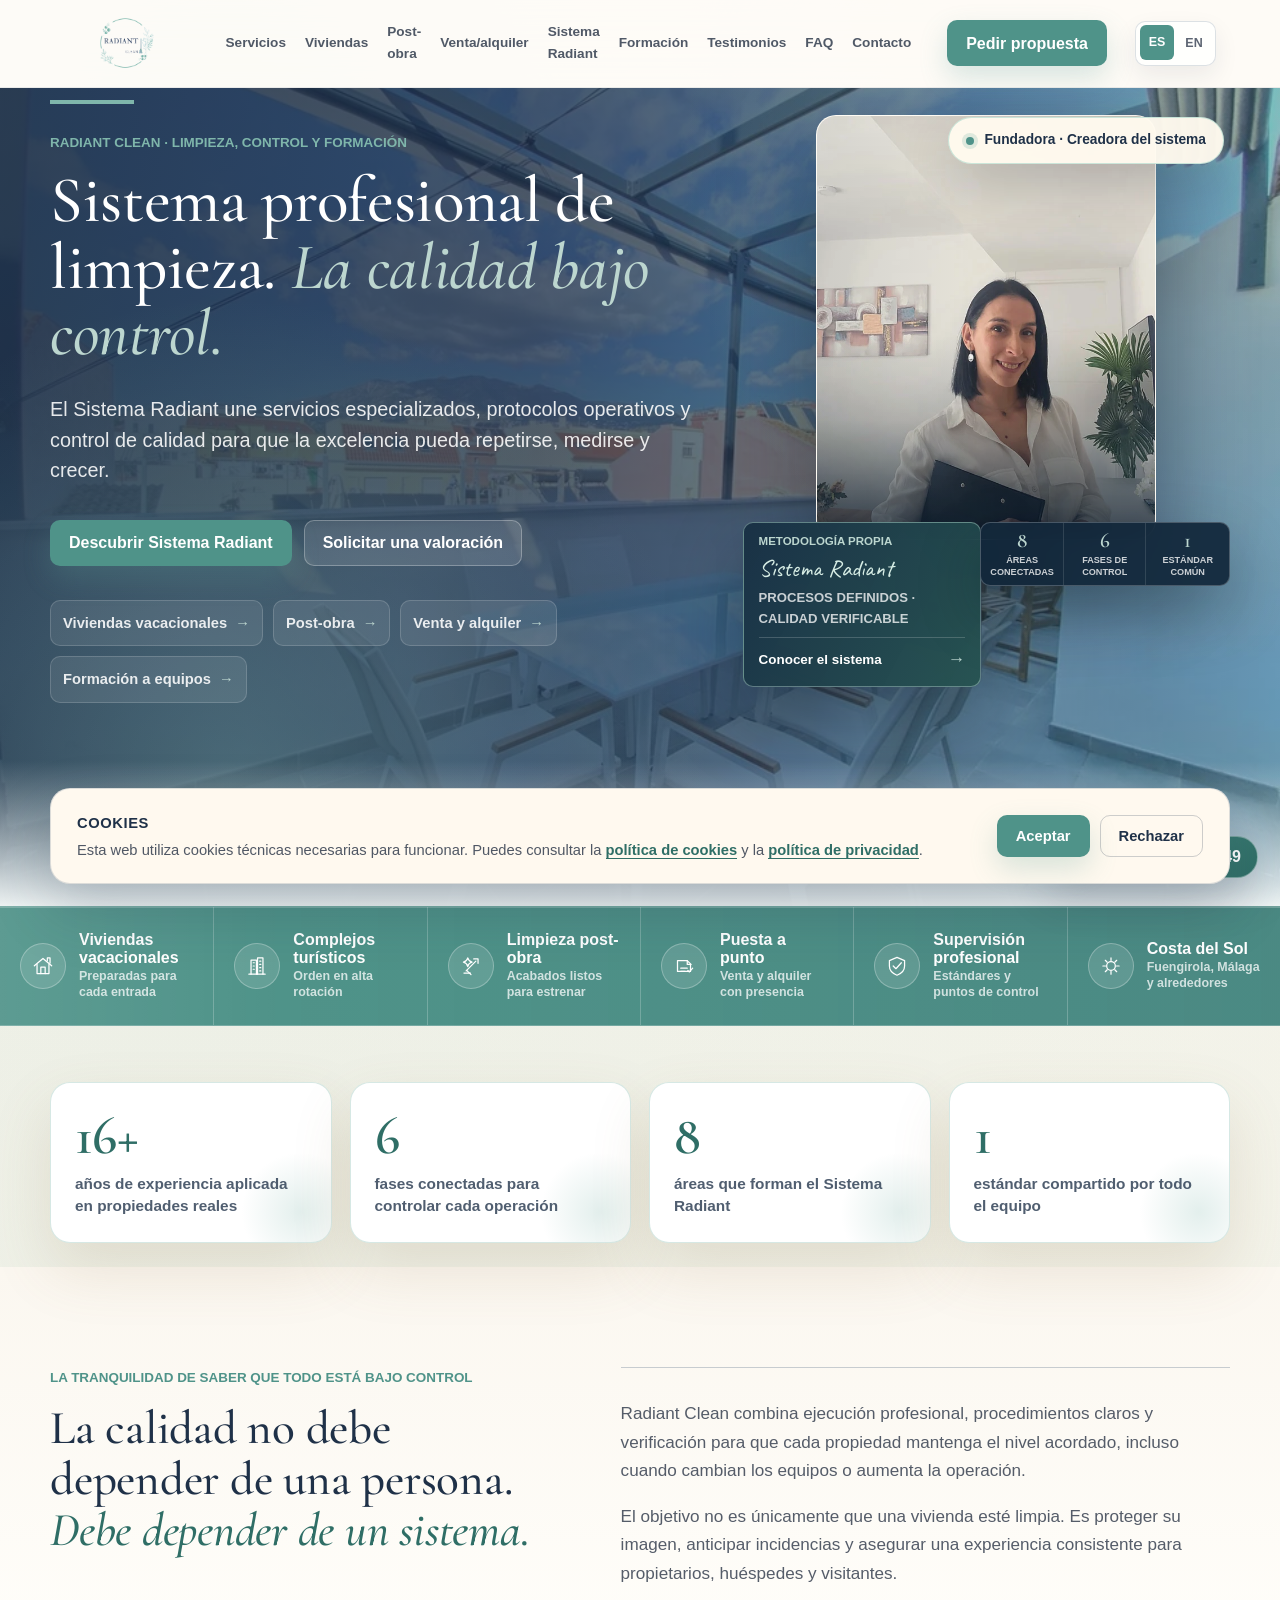
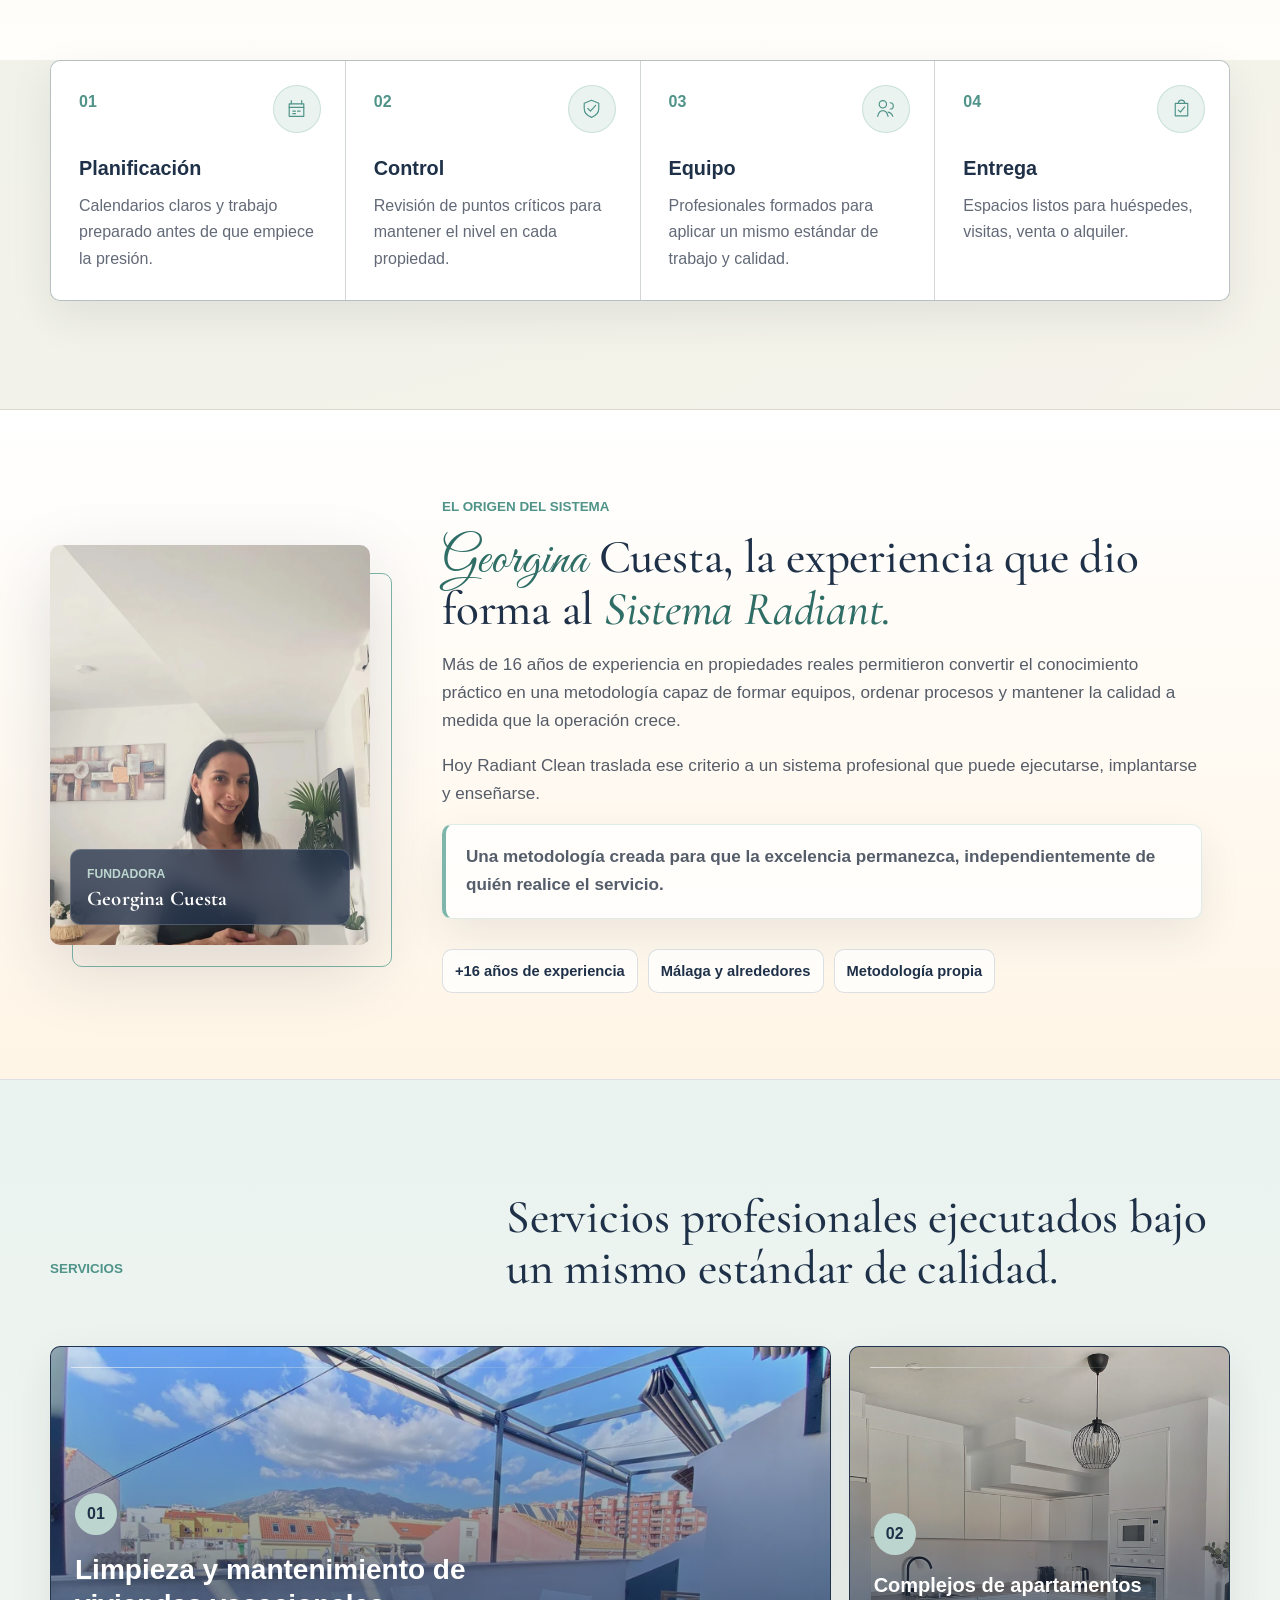
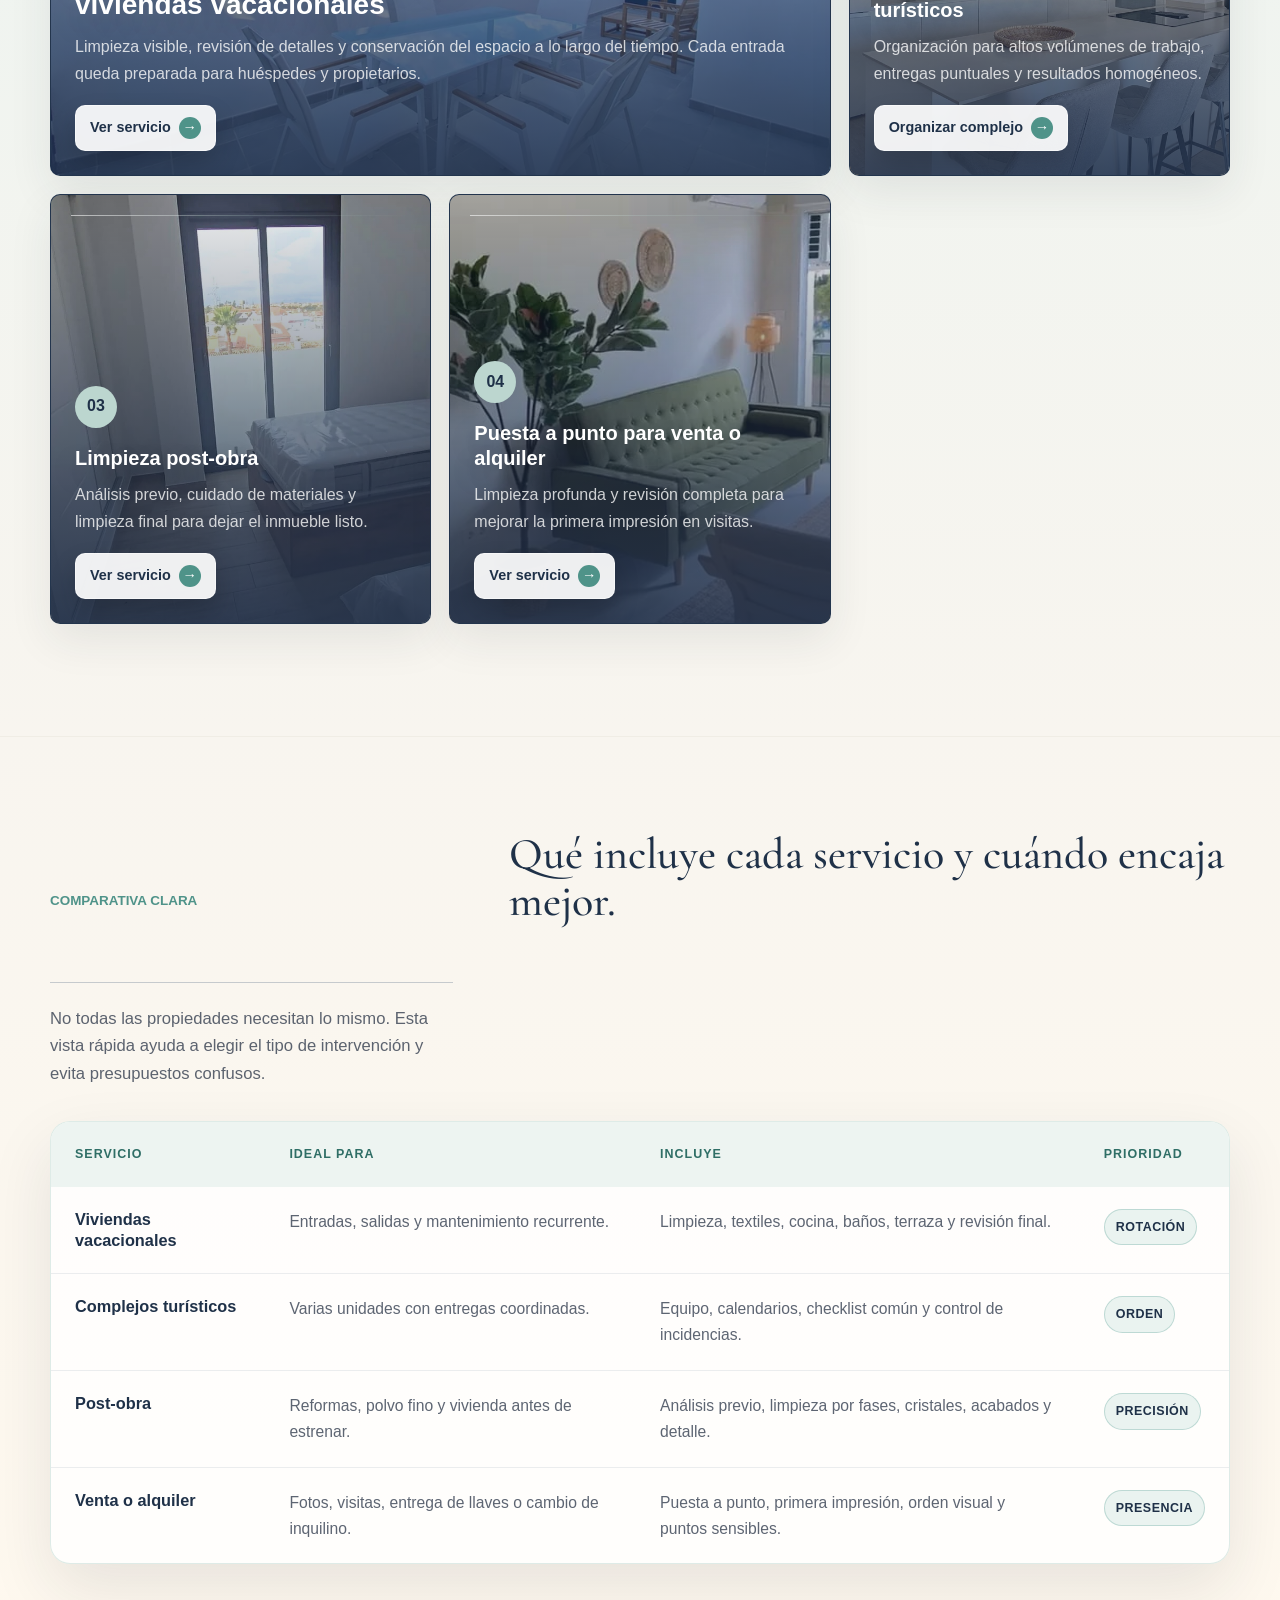
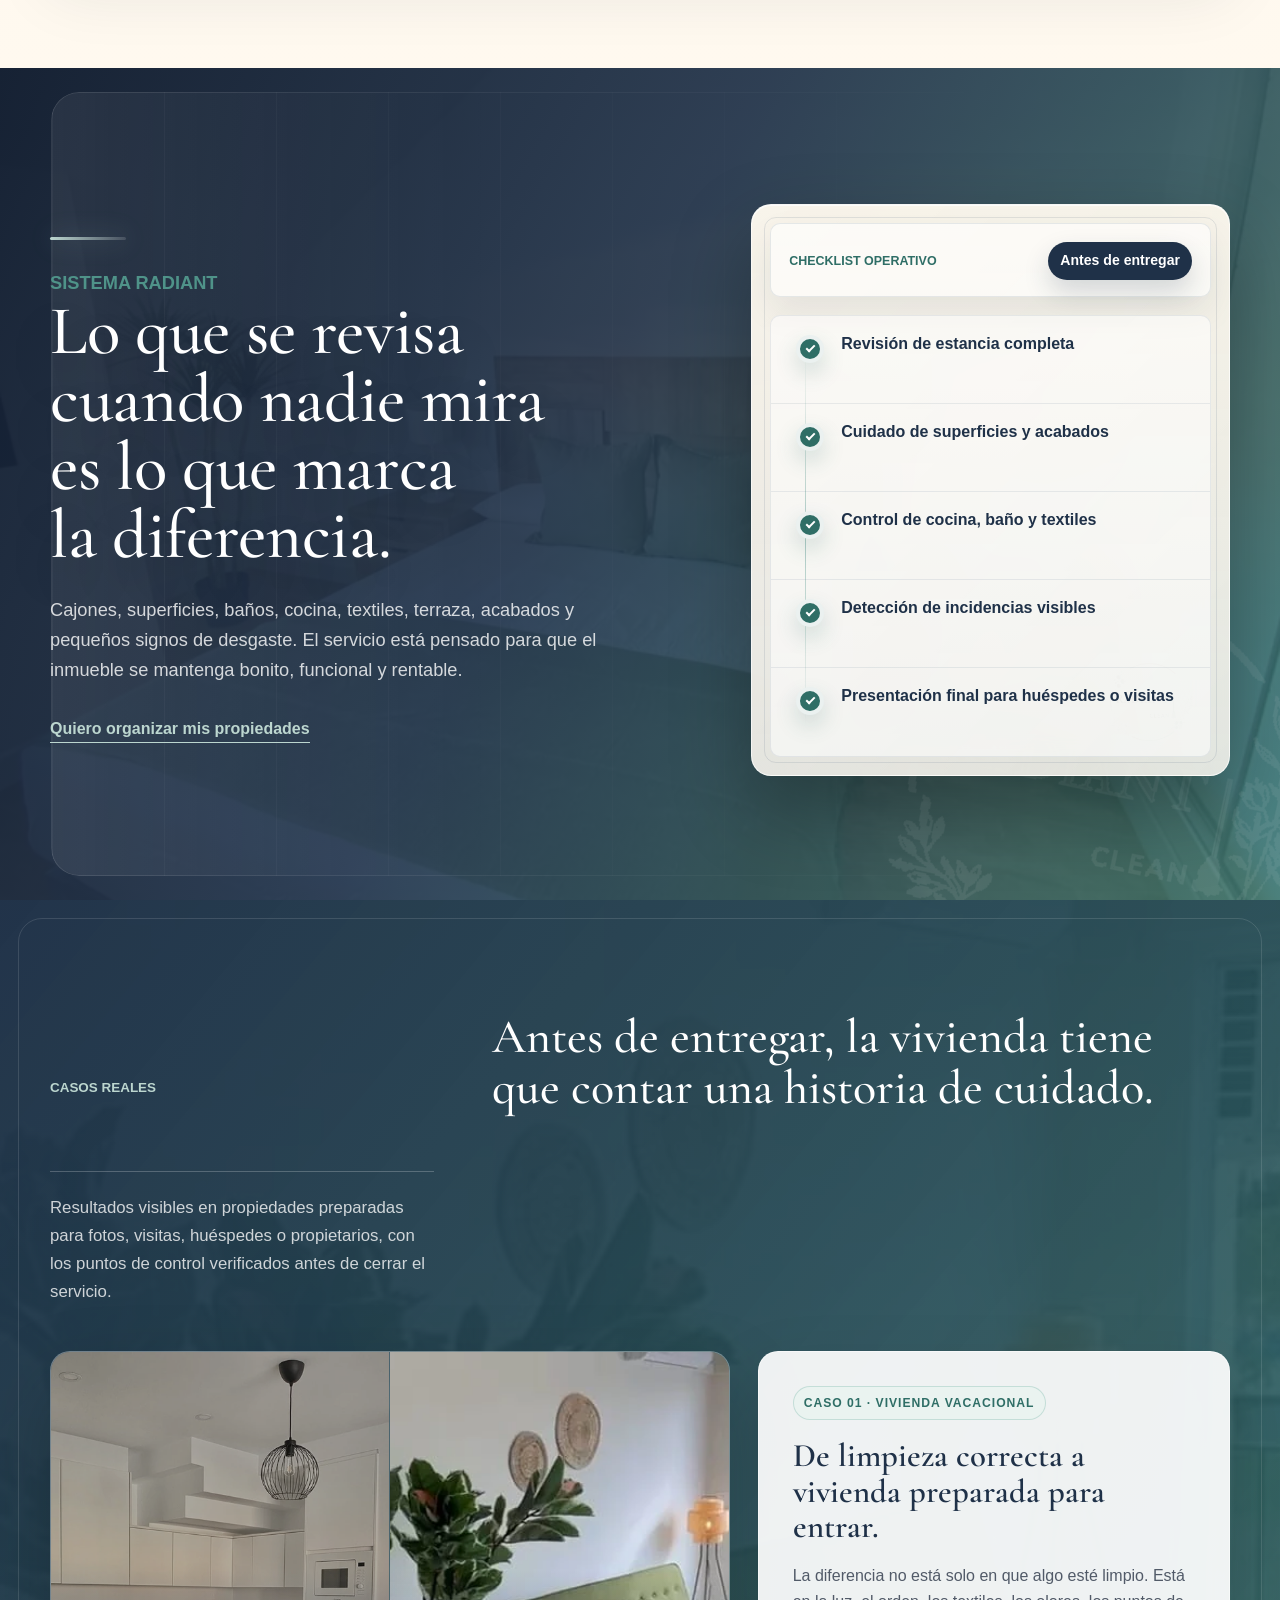
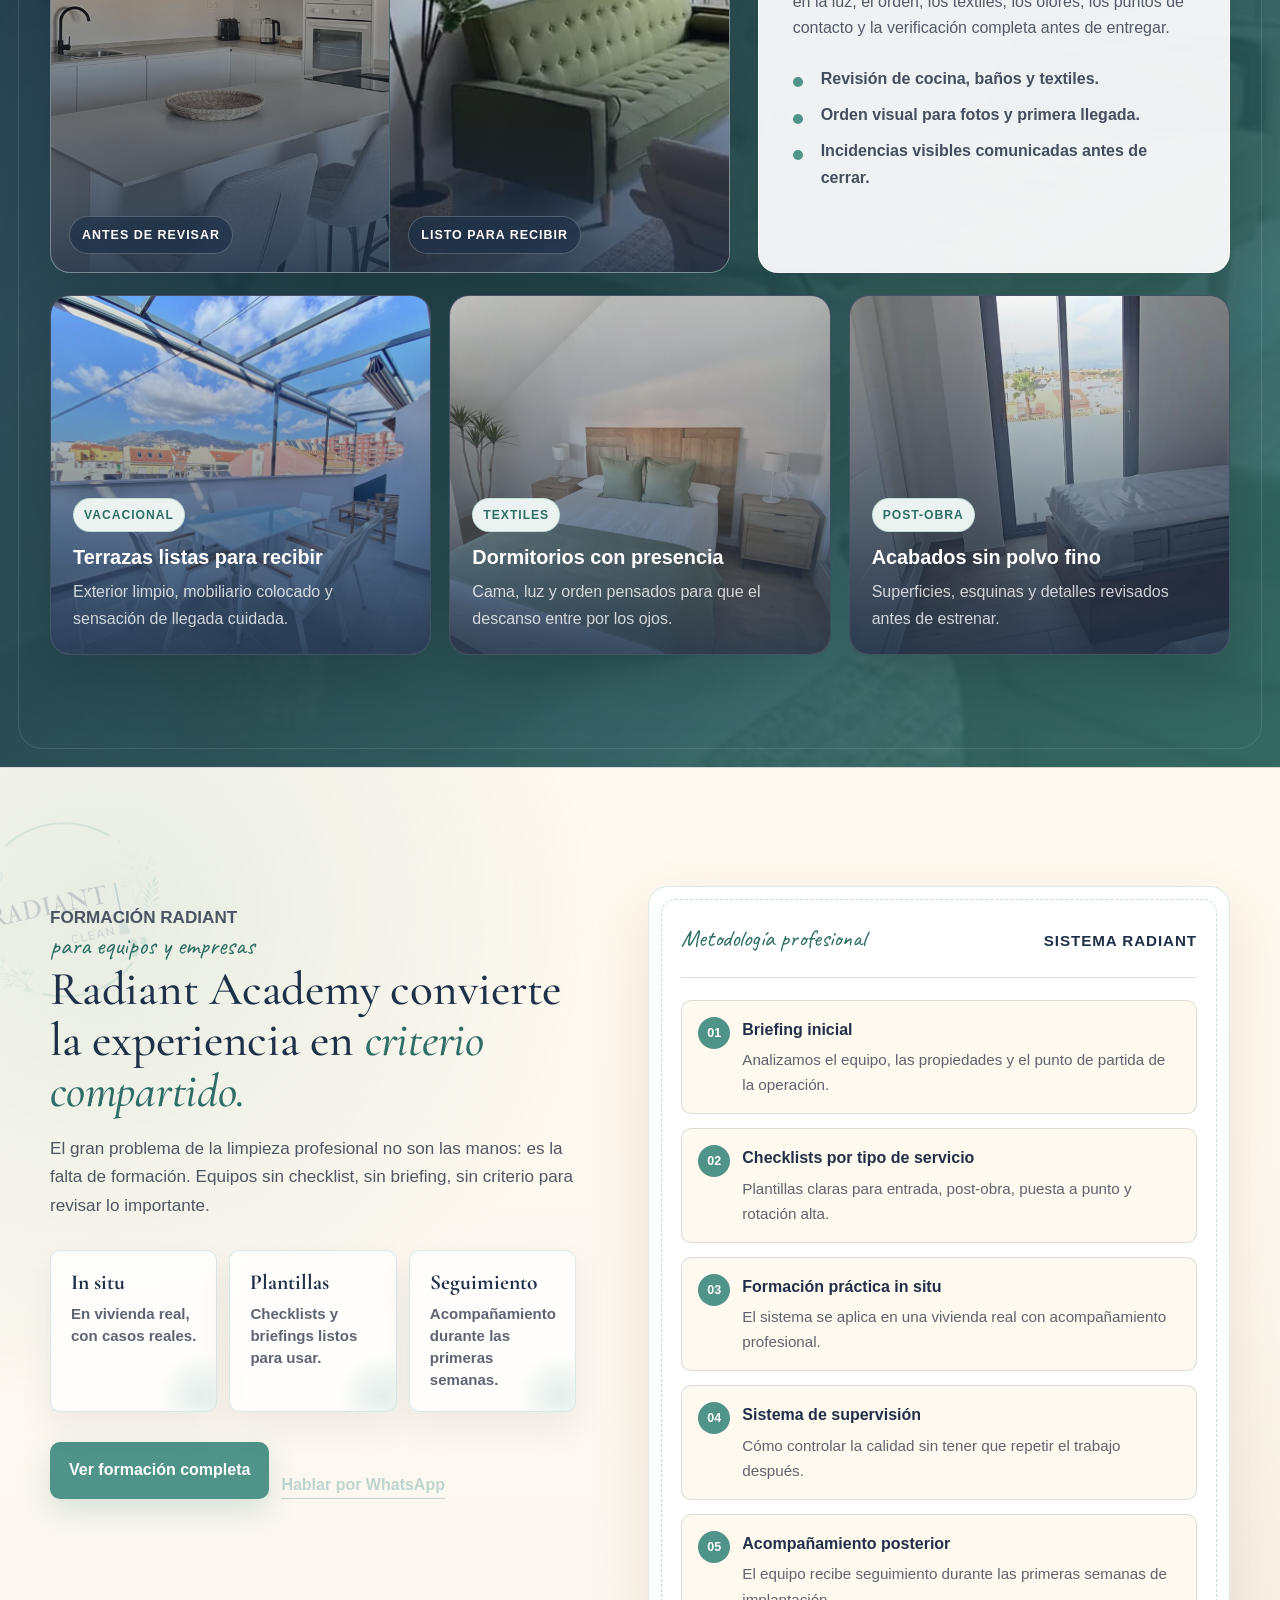
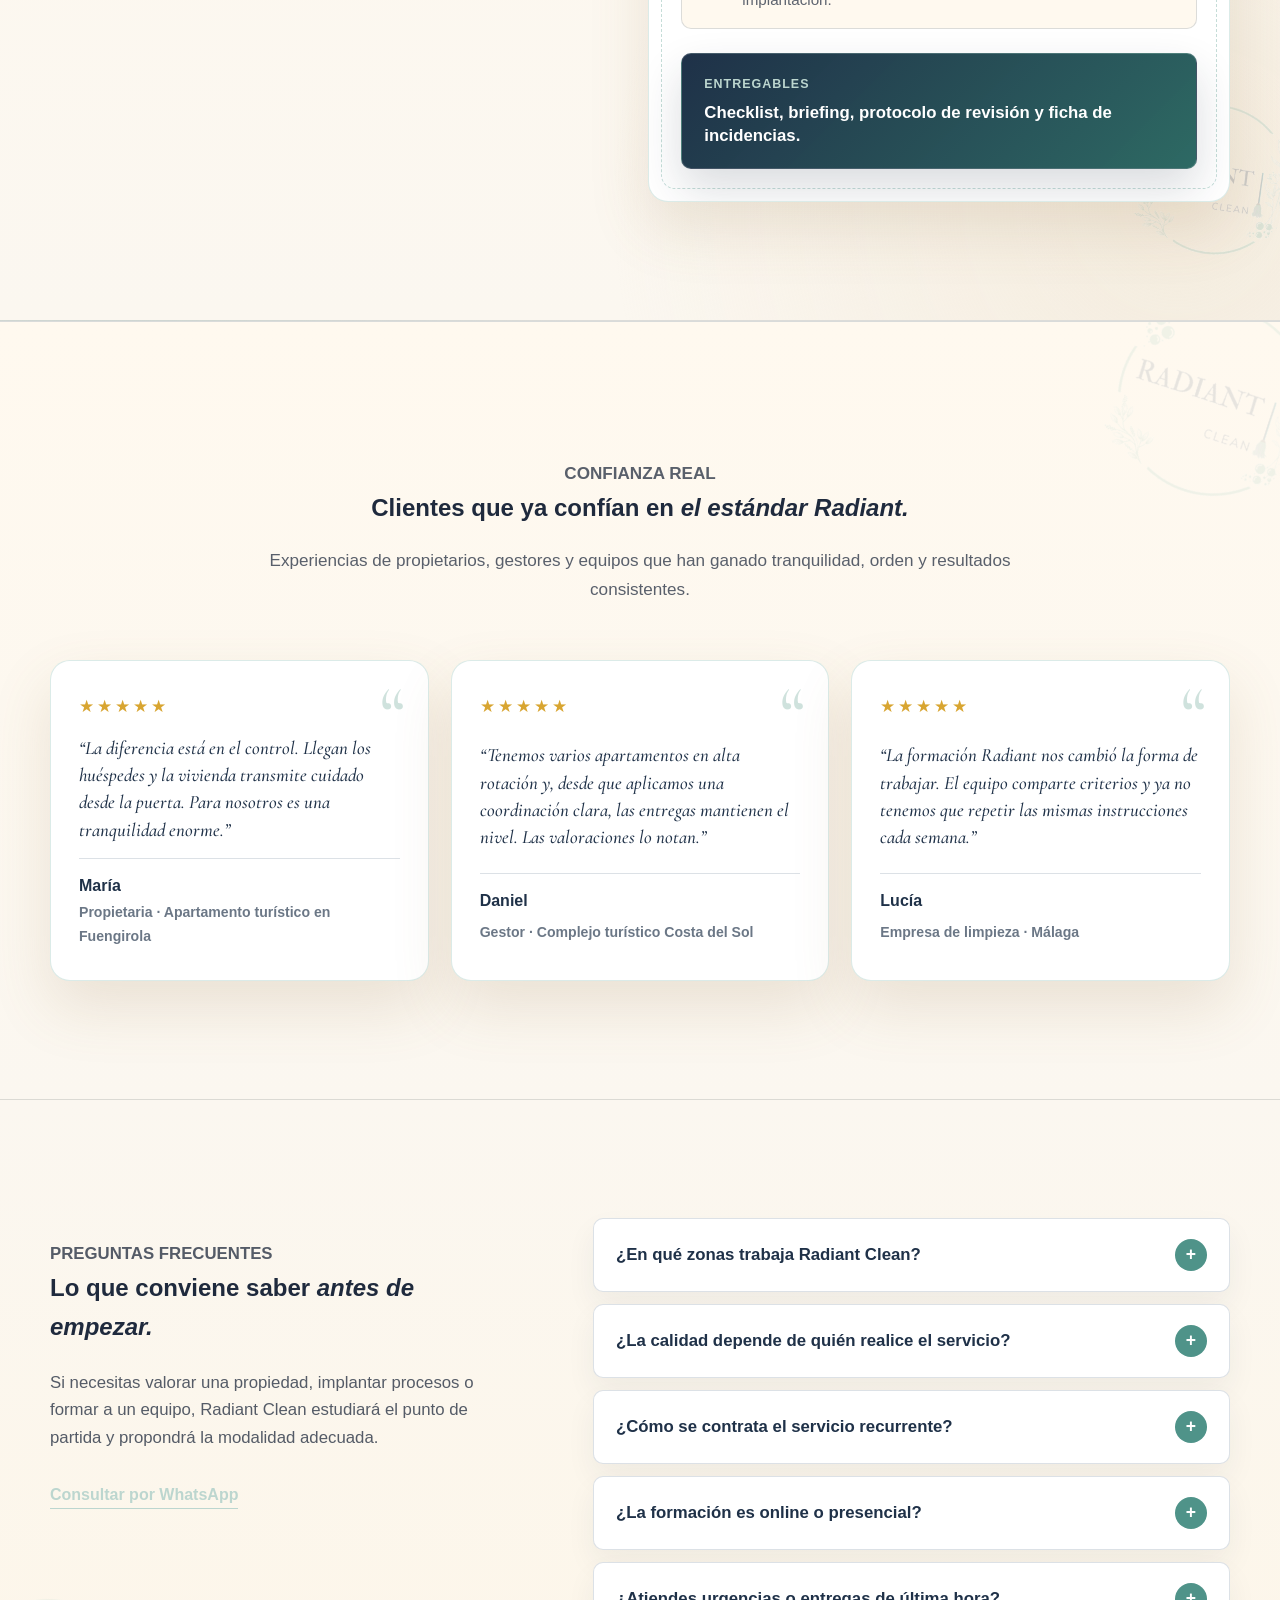
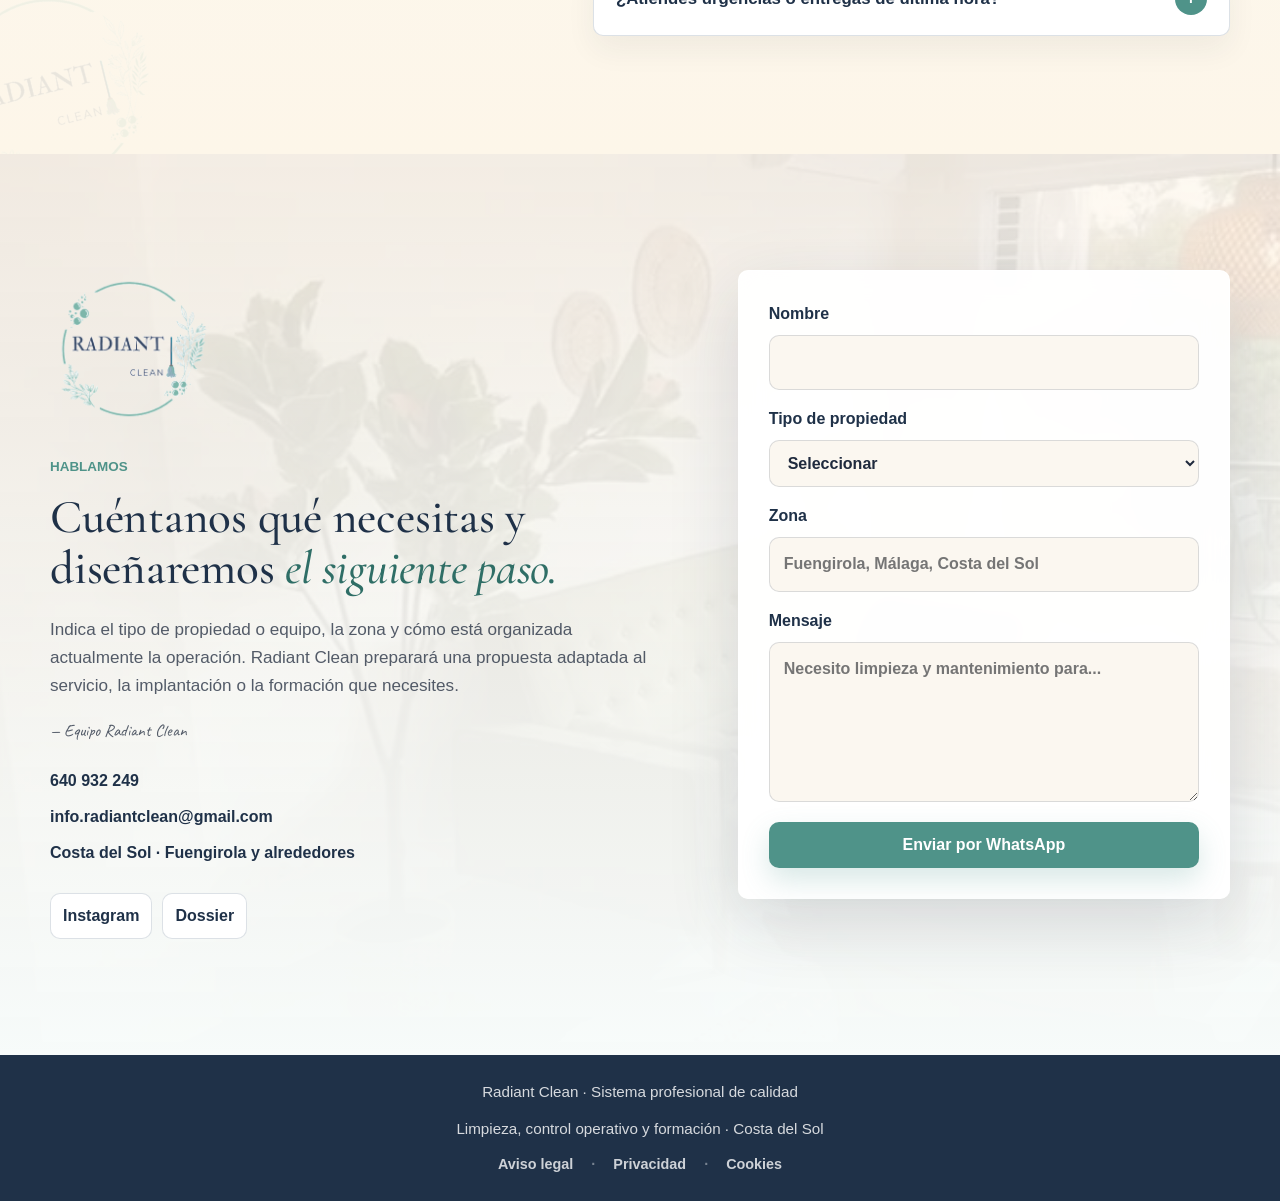
==== commit de3ca9ac: "Show the next section below the desktop hero" ====
--- a/index.html
+++ b/index.html
@@ -10,7 +10,7 @@
     <meta property="og:description" content="Servicios profesionales, implantación operativa y formación para mantener un estándar de calidad constante.">
     <meta property="og:image" content="assets/web/og-image.jpg">
     <link rel="icon" href="assets/web/favicon.png">
-    <link rel="stylesheet" href="styles.css?v=20260710d">
+    <link rel="stylesheet" href="styles.css?v=20260710e">
     <script defer src="script.js?v=20260710c"></script>
     <script type="application/ld+json">
       {
--- a/styles.css
+++ b/styles.css
@@ -7015,7 +7015,7 @@
     grid-template-columns: minmax(0, 1fr) minmax(470px, 0.76fr);
     gap: clamp(38px, 4vw, 62px);
     min-height: auto;
-    padding-block: 16px 20px;
+    padding-block: 12px;
   }
 
   .hero h1 {
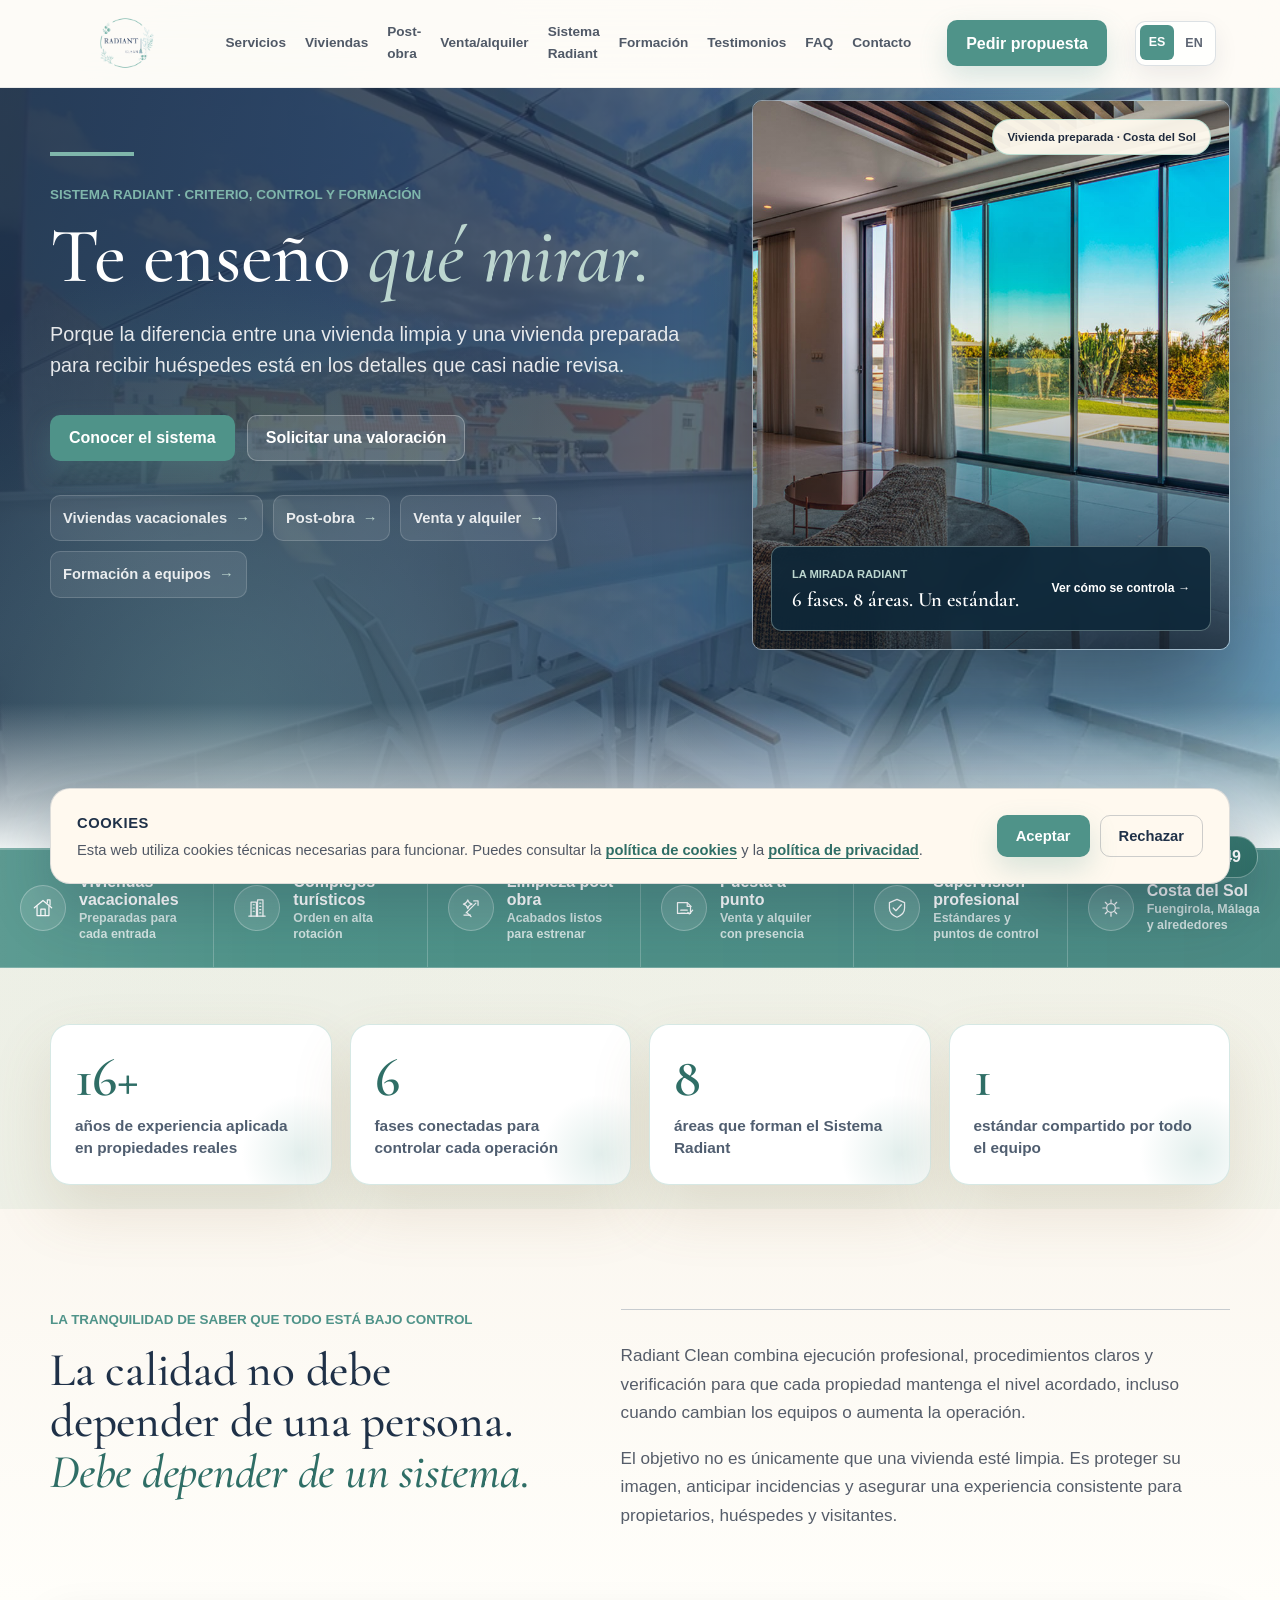
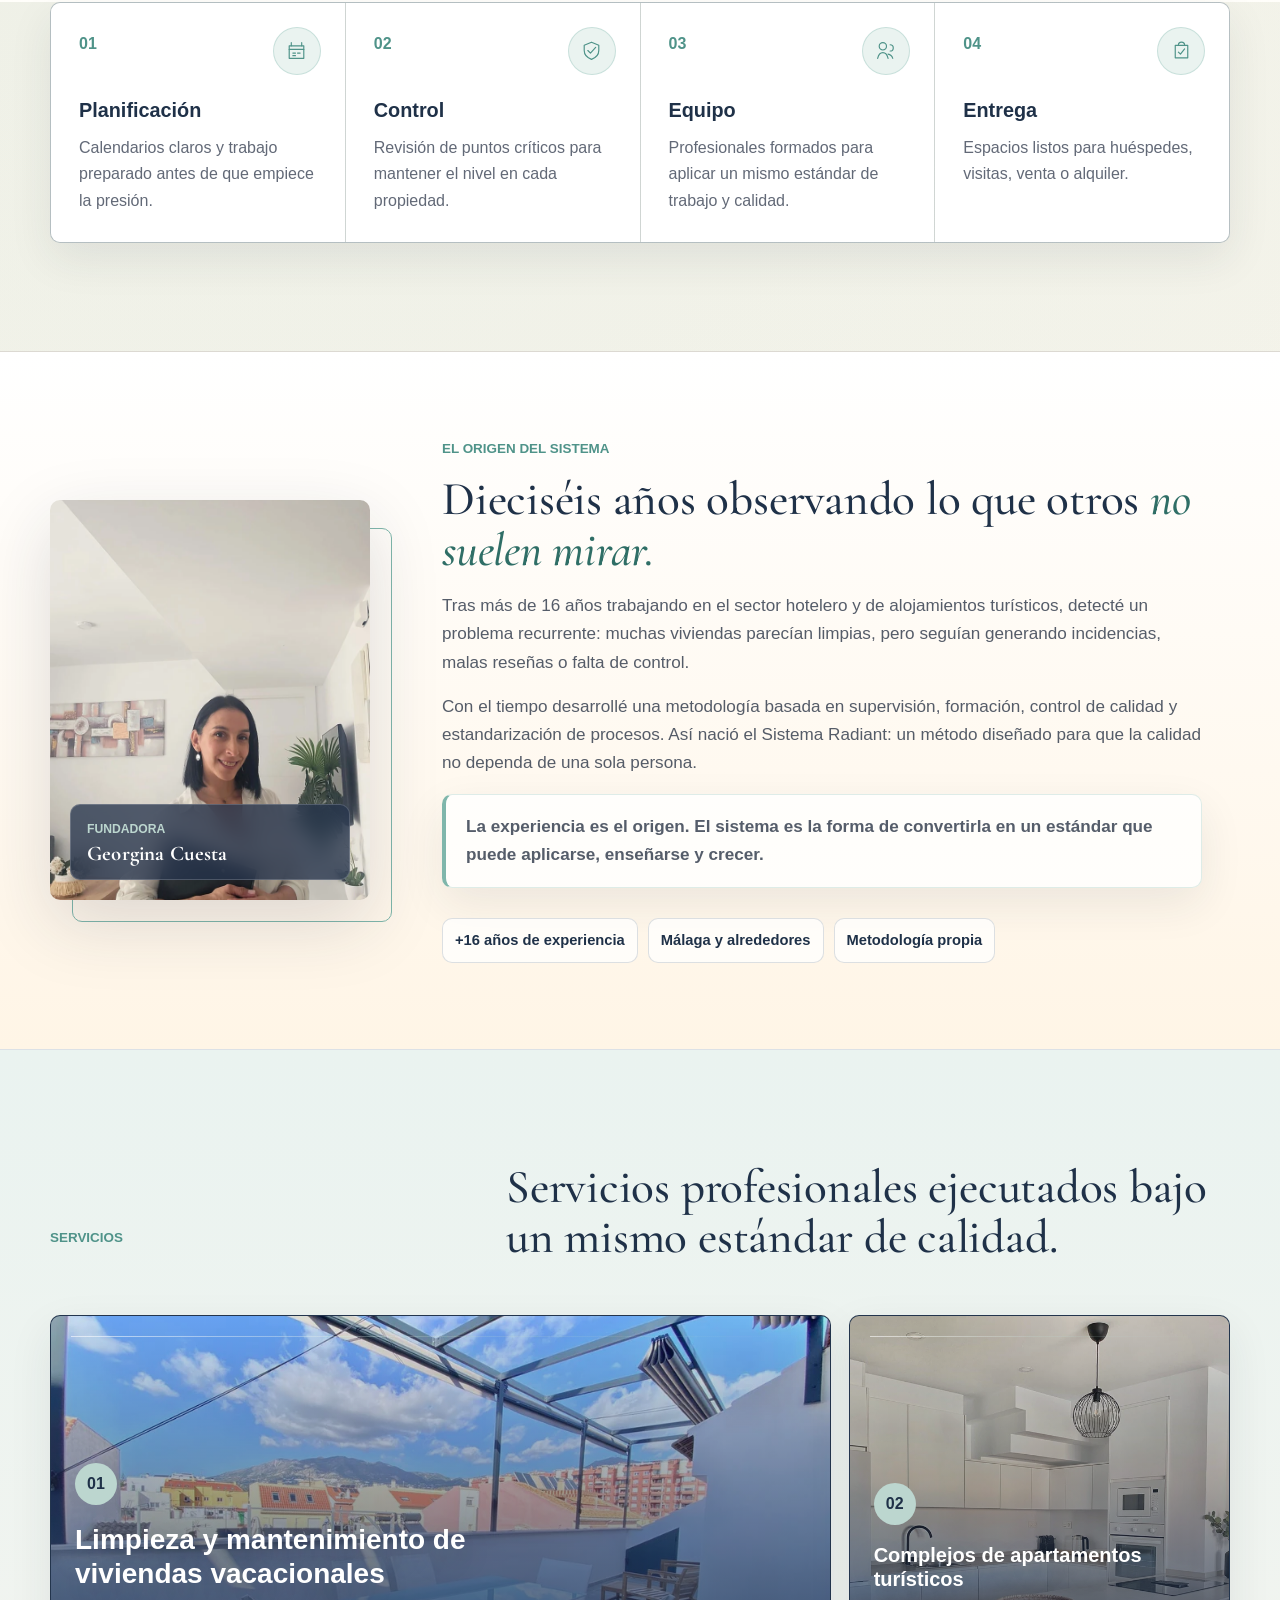
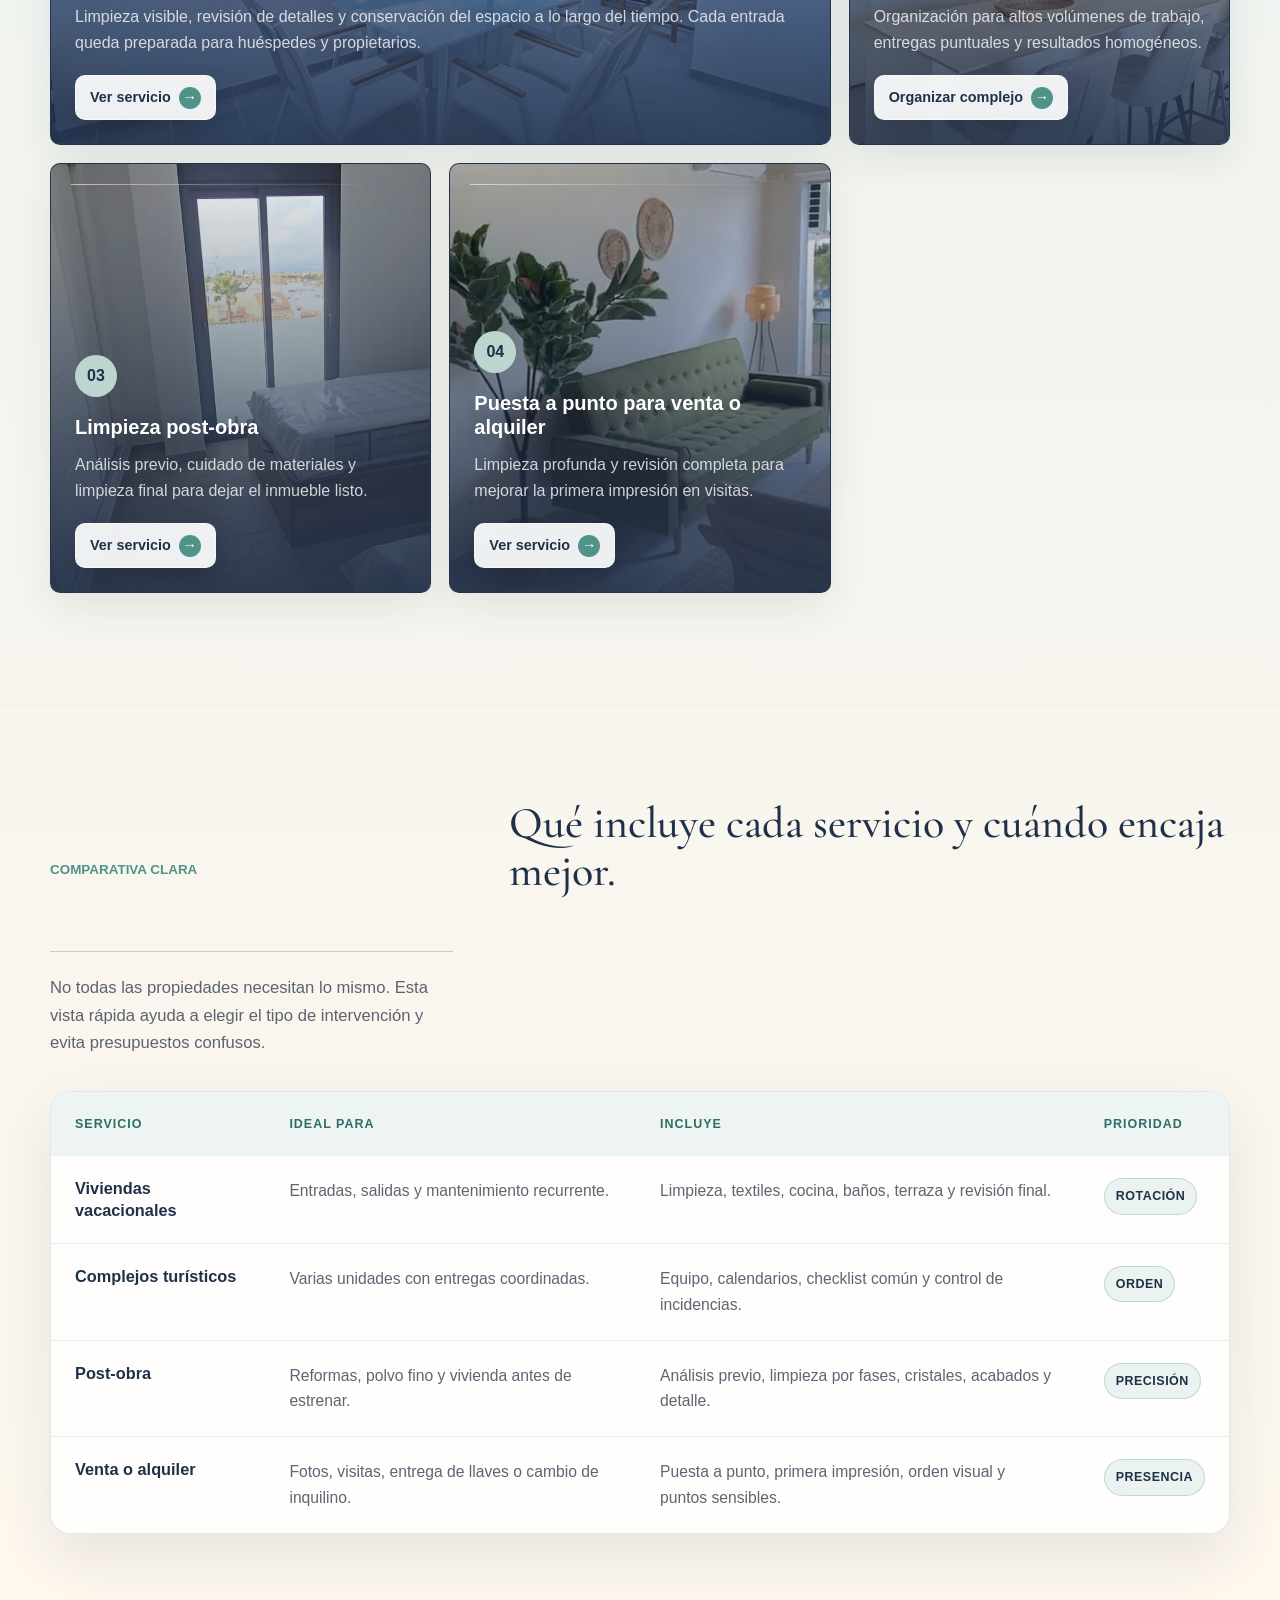
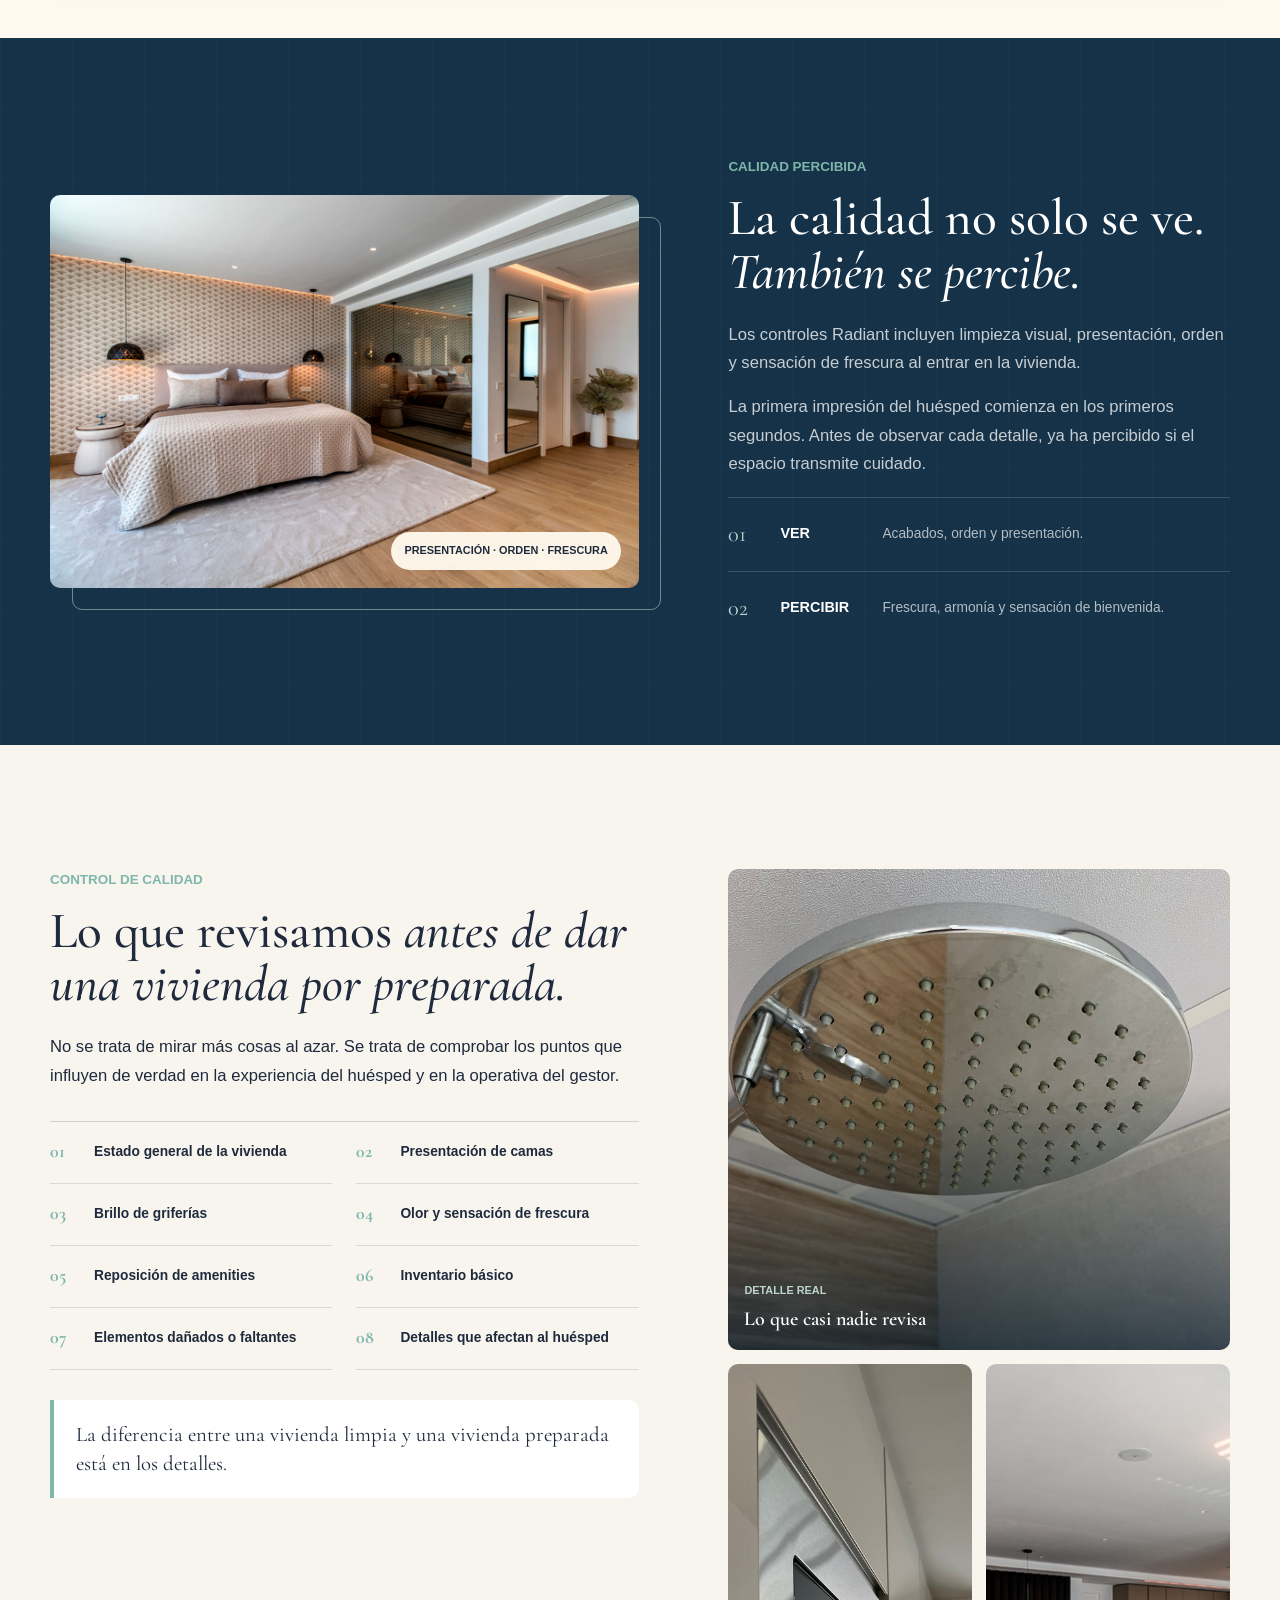
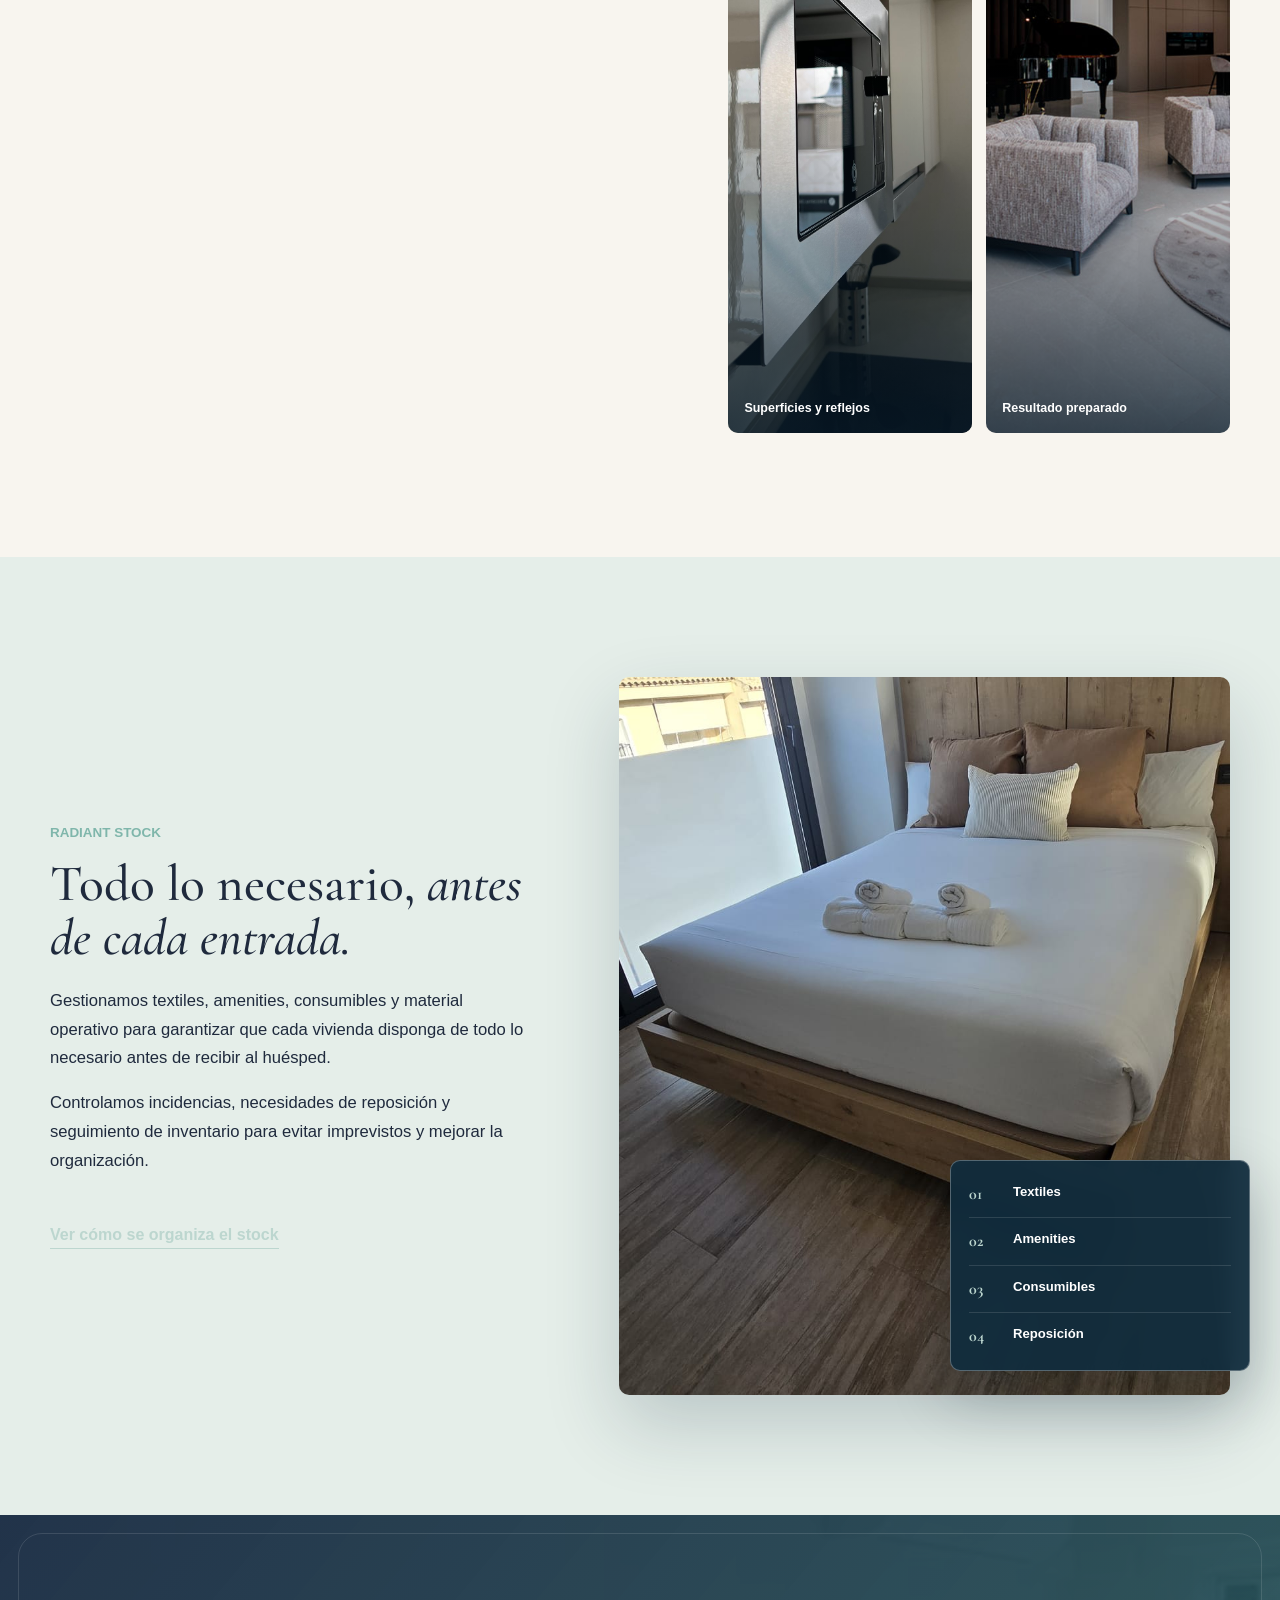
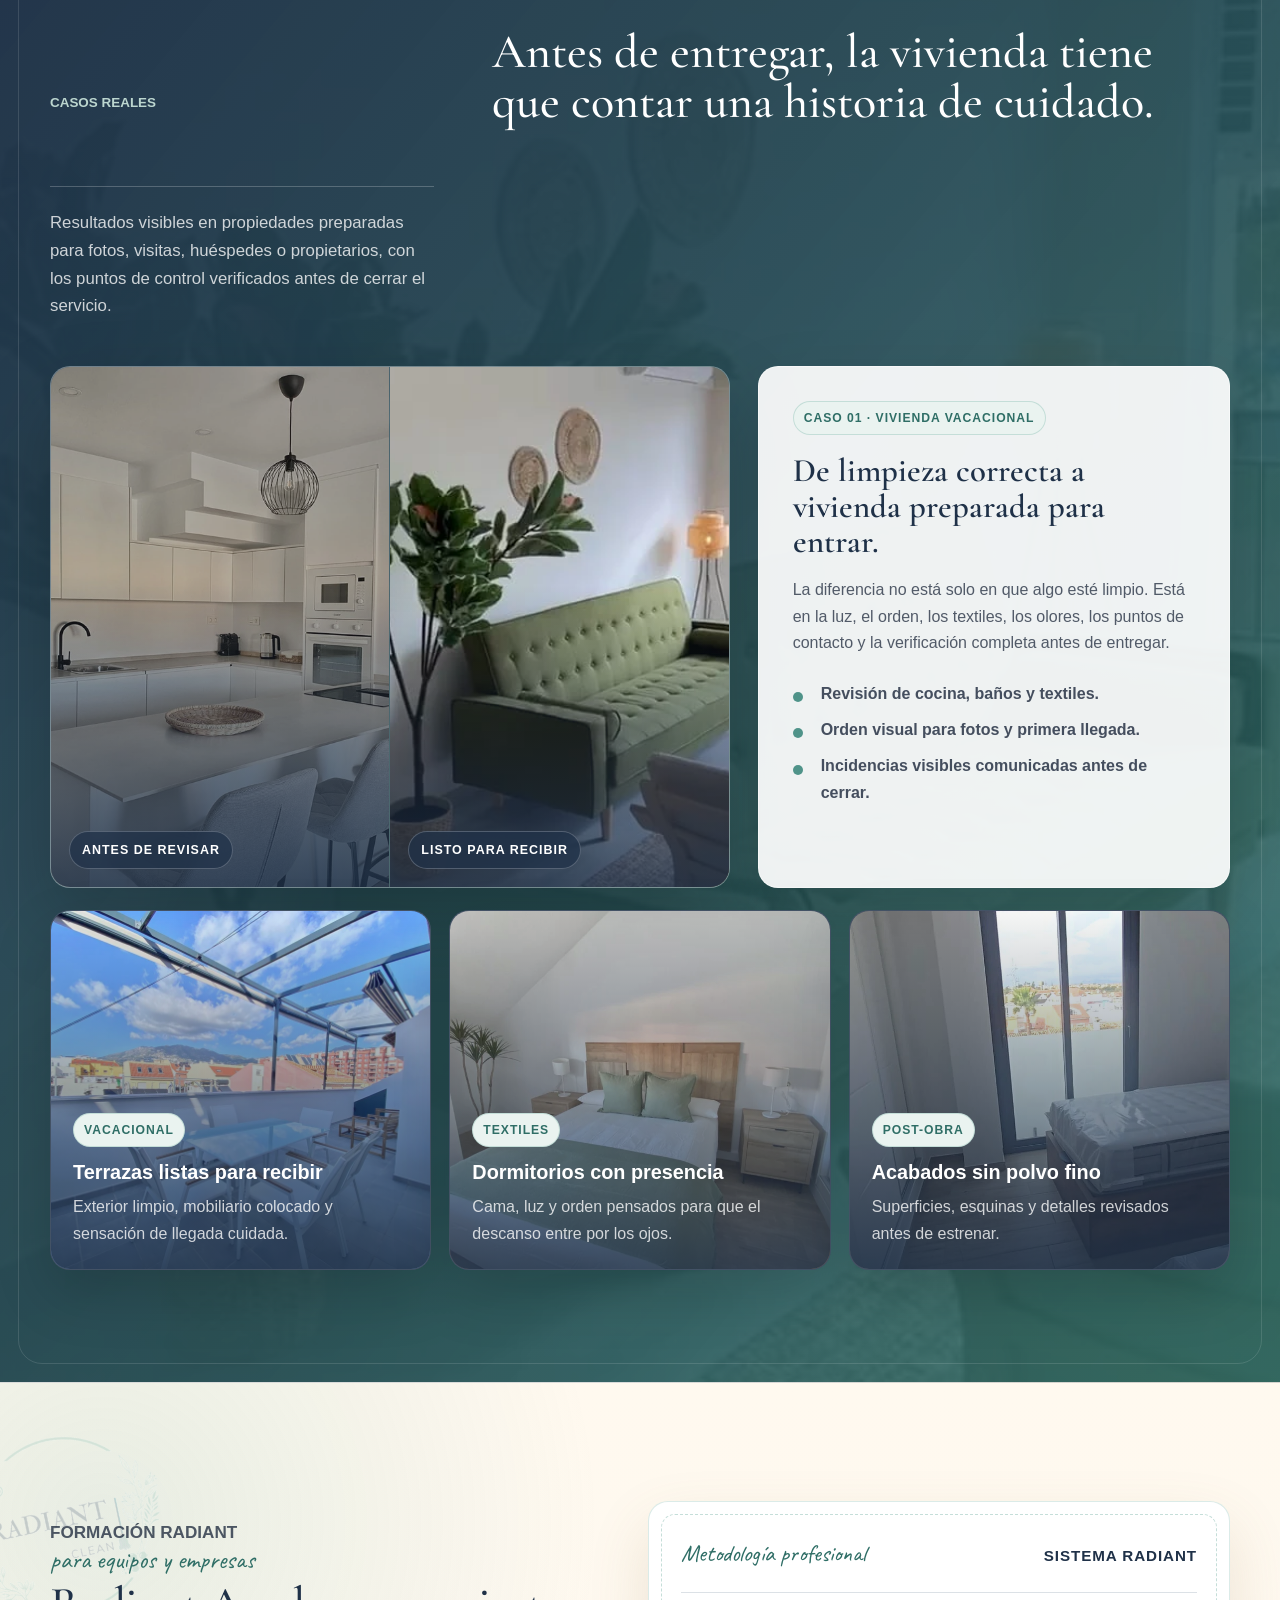
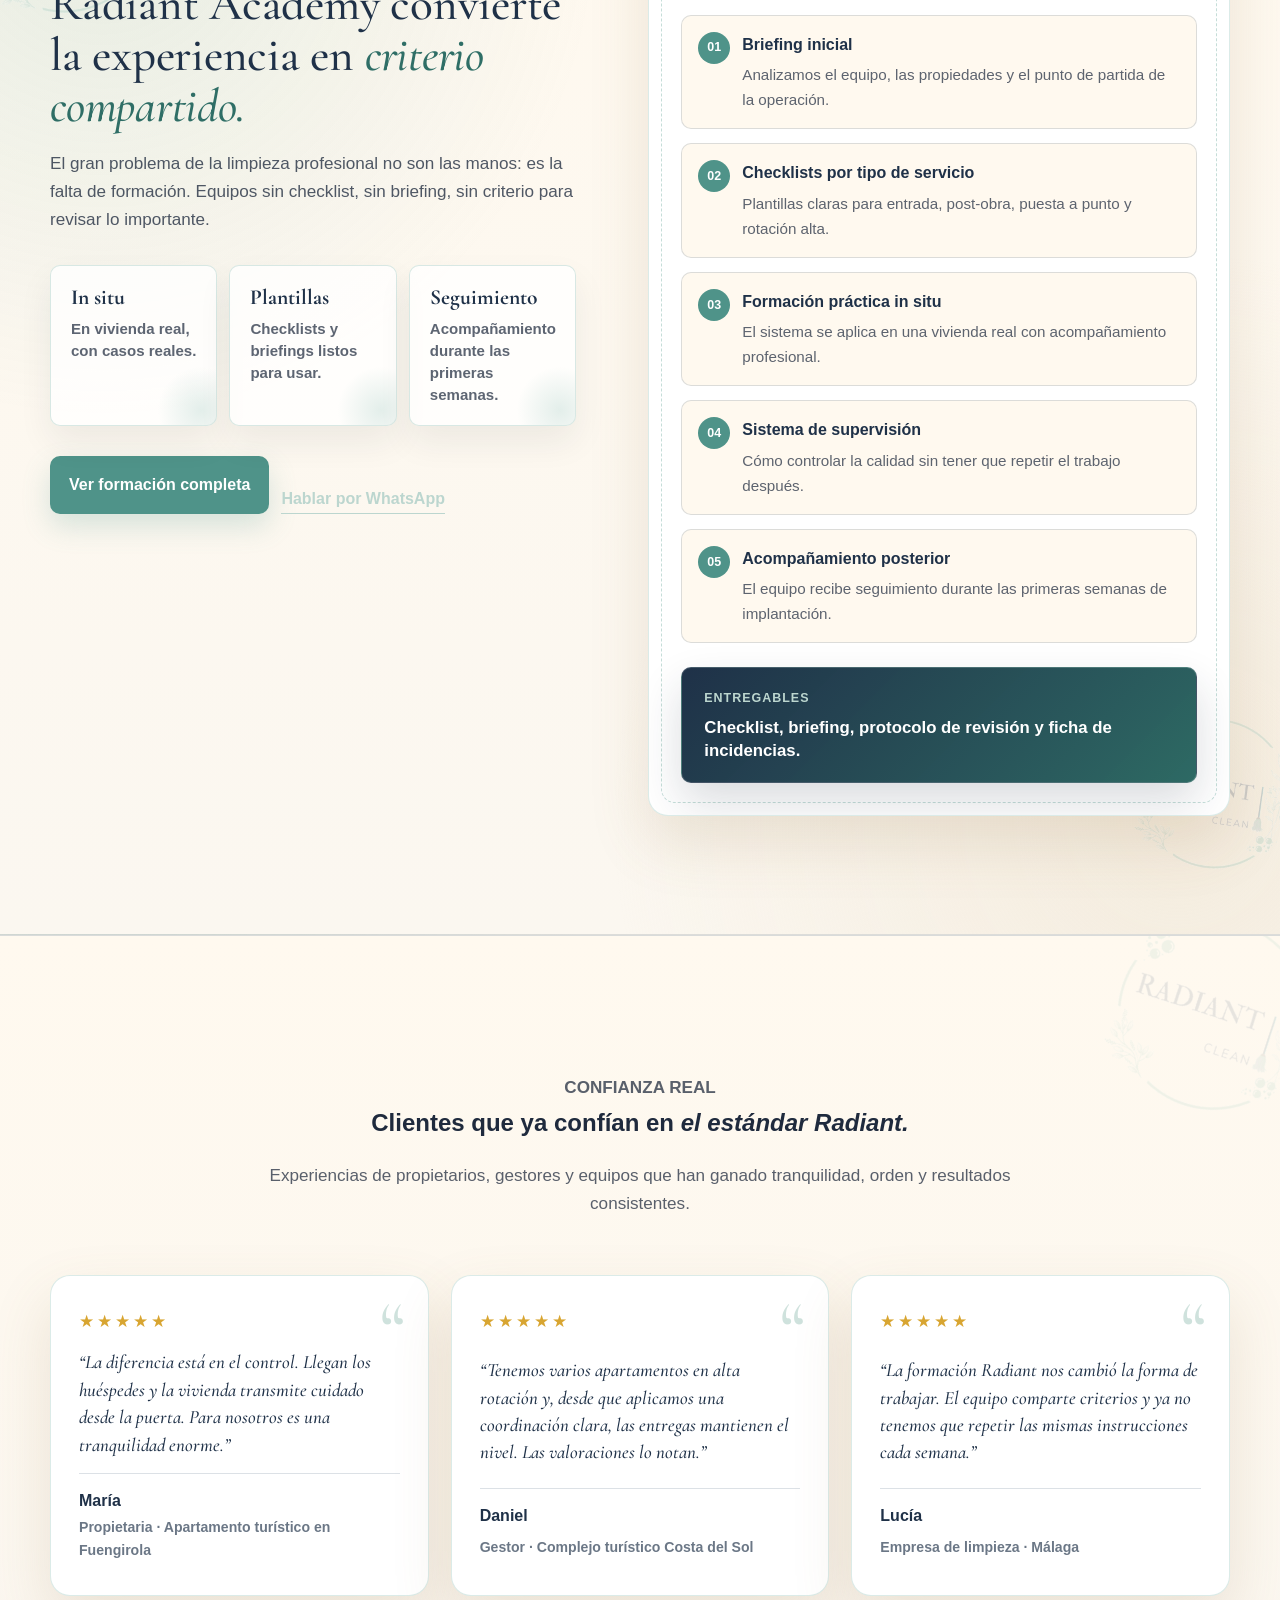
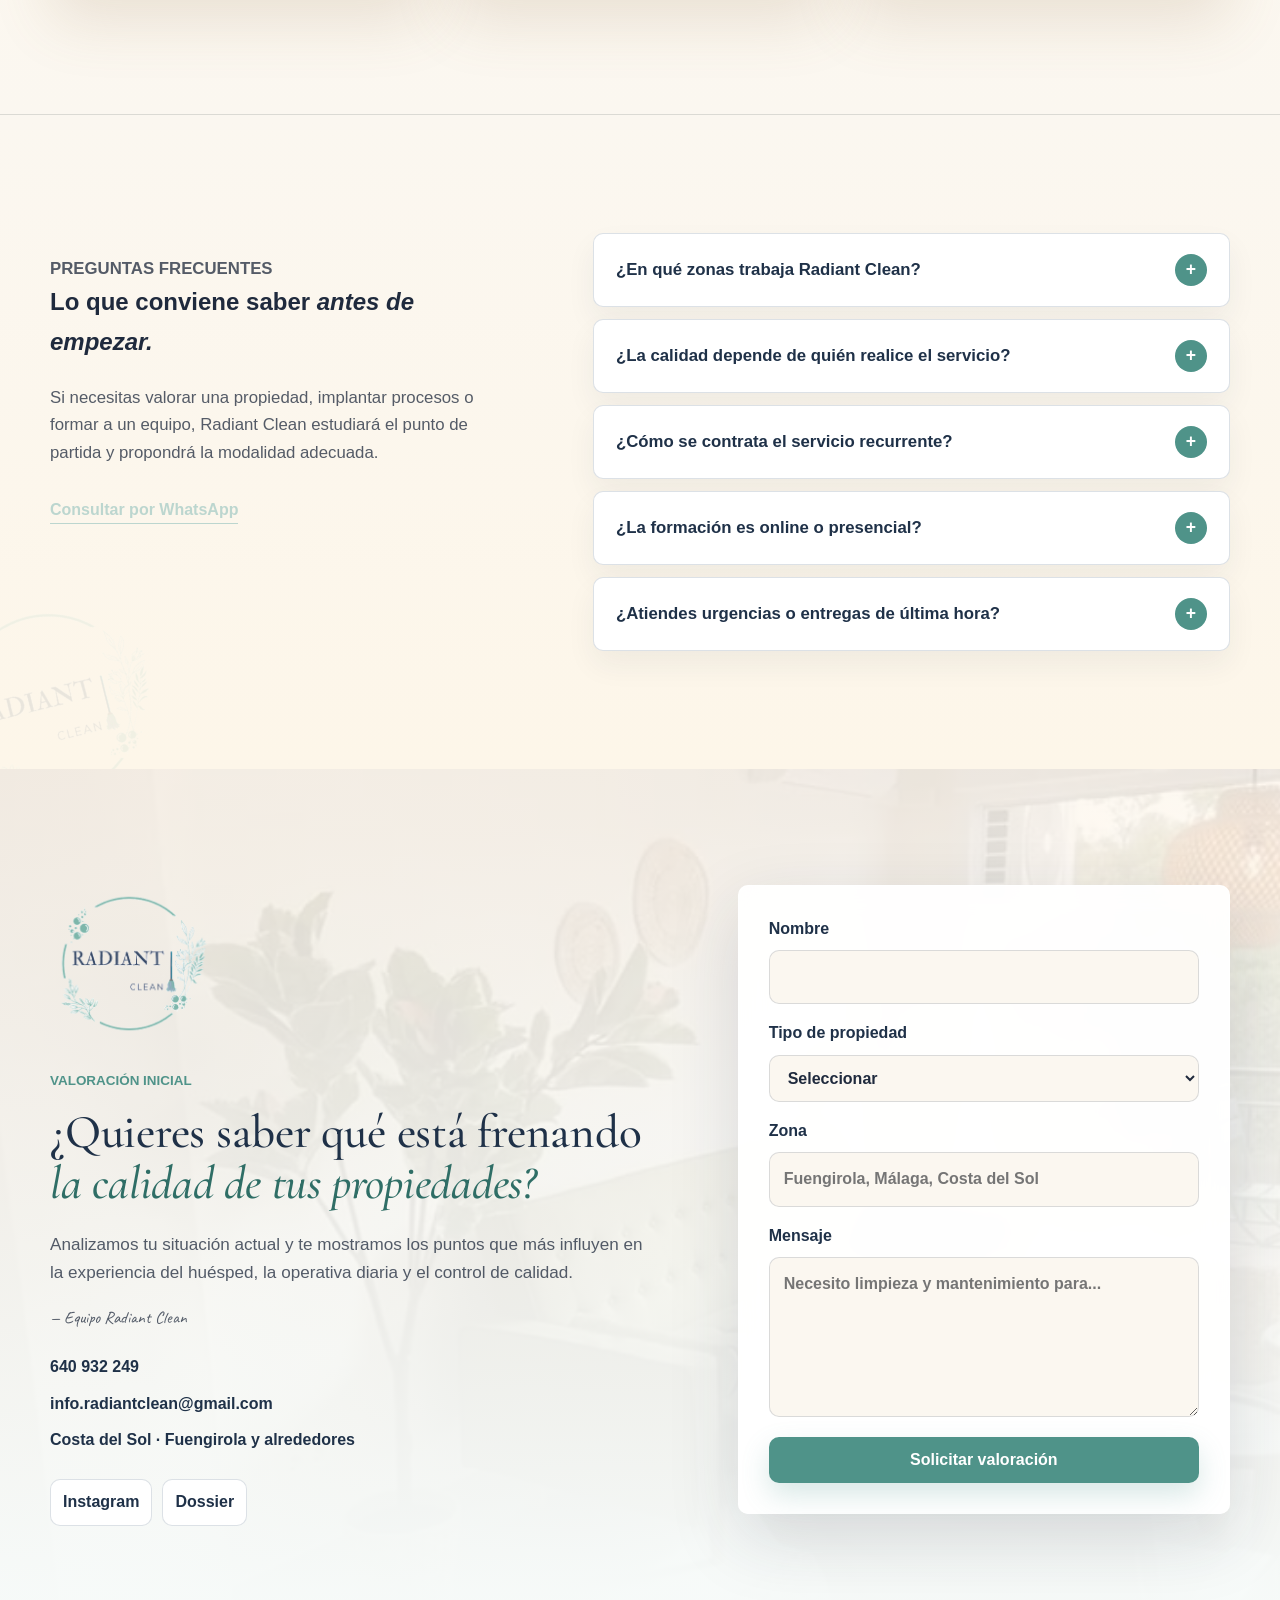
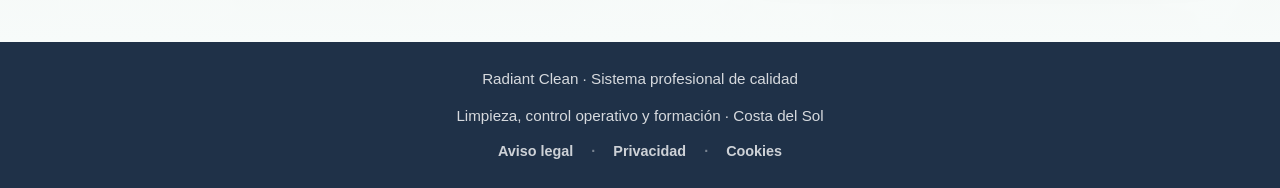
==== commit 5f927f18: "Reframe Radiant around its quality system" ====
--- a/index.html
+++ b/index.html
@@ -3,15 +3,15 @@
   <head>
     <meta charset="utf-8">
     <meta name="viewport" content="width=device-width, initial-scale=1">
-    <title>Radiant Clean | Limpieza, control operativo y calidad</title>
-    <meta name="description" content="Radiant Clean ofrece limpieza profesional, control operativo, gestión de calidad y formación mediante un sistema diseñado para lograr resultados consistentes.">
+  <title>Sistema Radiant | Control de calidad para propiedades</title>
+  <meta name="description" content="Descubre qué mirar para convertir una vivienda limpia en una propiedad preparada: seis fases, control de calidad, formación y organización operativa.">
     <meta name="theme-color" content="#1f3148">
     <meta property="og:title" content="Radiant Clean | La tranquilidad de tenerlo todo bajo control">
-    <meta property="og:description" content="Servicios profesionales, implantación operativa y formación para mantener un estándar de calidad constante.">
+  <meta property="og:description" content="La diferencia está en los detalles que casi nadie revisa. Conoce el Sistema Radiant para propiedades y equipos.">
     <meta property="og:image" content="assets/web/og-image.jpg">
     <link rel="icon" href="assets/web/favicon.png">
-    <link rel="stylesheet" href="styles.css?v=20260710e">
-    <script defer src="script.js?v=20260710c"></script>
+  <link rel="stylesheet" href="styles.css?v=20260721a">
+  <script defer src="script.js?v=20260721a"></script>
     <script type="application/ld+json">
       {
         "@context": "https://schema.org",
@@ -66,13 +66,13 @@
         <div class="hero-bg" aria-hidden="true"></div>
         <div class="section-shell hero-shell">
           <div class="hero-copyblock">
-            <p class="eyebrow">Radiant Clean · Limpieza, control y formación</p>
-            <h1>Sistema profesional de limpieza. <em>La calidad bajo control.</em></h1>
+            <p class="eyebrow">Sistema Radiant · Criterio, control y formación</p>
+            <h1>Te enseño <em>qué mirar.</em></h1>
             <p class="hero-copy">
-              El Sistema Radiant une servicios especializados, protocolos operativos y control de calidad para que la excelencia pueda repetirse, medirse y crecer.
+              Porque la diferencia entre una vivienda limpia y una vivienda preparada para recibir huéspedes está en los detalles que casi nadie revisa.
             </p>
             <div class="hero-actions" aria-label="Acciones principales">
-              <a class="btn btn-primary" href="como-trabajo.html">Descubrir Sistema Radiant</a>
+              <a class="btn btn-primary" href="como-trabajo.html">Conocer el sistema</a>
               <a class="btn btn-secondary" href="#contacto">Solicitar una valoración</a>
             </div>
             <div class="hero-tags" aria-label="Especialidades">
@@ -83,21 +83,13 @@
             </div>
           </div>
 
-          <div class="hero-showcase hero-system-showcase" aria-label="Georgina Cuesta, fundadora y creadora del Sistema Radiant">
-            <div class="hero-portrait-frame hero-founder-frame">
-              <img src="assets/web/portrait.webp" alt="Georgina Cuesta con carpeta profesional, fundadora de Radiant Clean">
-            </div>
-            <span class="hero-trust-pill">Fundadora · Creadora del sistema</span>
-            <div class="hero-system-rail" aria-label="Estructura del Sistema Radiant">
-              <span><strong>8</strong><small>áreas conectadas</small></span>
-              <span><strong>6</strong><small>fases de control</small></span>
-              <span><strong>1</strong><small>estándar común</small></span>
-            </div>
-            <a class="hero-signature hero-system-card" href="como-trabajo.html">
-              <span class="hero-system-kicker">Metodología propia</span>
-              <span class="script">Sistema Radiant</span>
-              <small>Procesos definidos · Calidad verificable</small>
-              <span class="hero-system-card-action"><span class="hero-system-card-action-label">Conocer el sistema</span><span aria-hidden="true">→</span></span>
+          <div class="hero-property" aria-label="Vivienda preparada bajo el Sistema Radiant">
+            <img src="assets/web/radiant-hero-property.jpg" alt="Salón luminoso preparado para recibir huéspedes">
+            <span class="hero-property-label">Vivienda preparada · Costa del Sol</span>
+            <a class="hero-property-note" href="como-trabajo.html#proceso">
+              <span>La mirada Radiant</span>
+              <strong>6 fases. 8 áreas. Un estándar.</strong>
+              <small>Ver cómo se controla <span aria-hidden="true">→</span></small>
             </a>
           </div>
         </div>
@@ -308,15 +300,15 @@
           </div>
           <div class="founder-copy reveal">
             <p class="section-kicker">El origen del sistema</p>
-            <h2><span class="name-georgina">Georgina</span> Cuesta, la experiencia que dio forma al <em>Sistema Radiant.</em></h2>
+            <h2>Dieciséis años observando lo que otros <em>no suelen mirar.</em></h2>
             <p>
-              Más de 16 años de experiencia en propiedades reales permitieron convertir el conocimiento práctico en una metodología capaz de formar equipos, ordenar procesos y mantener la calidad a medida que la operación crece.
+              Tras más de 16 años trabajando en el sector hotelero y de alojamientos turísticos, detecté un problema recurrente: muchas viviendas parecían limpias, pero seguían generando incidencias, malas reseñas o falta de control.
             </p>
             <p>
-              Hoy Radiant Clean traslada ese criterio a un sistema profesional que puede ejecutarse, implantarse y enseñarse.
+              Con el tiempo desarrollé una metodología basada en supervisión, formación, control de calidad y estandarización de procesos. Así nació el Sistema Radiant: un método diseñado para que la calidad no dependa de una sola persona.
             </p>
             <p class="founder-note">
-              Una metodología creada para que la excelencia permanezca, independientemente de quién realice el servicio.
+              La experiencia es el origen. El sistema es la forma de convertirla en un estándar que puede aplicarse, enseñarse y crecer.
             </p>
             <div class="founder-marks">
               <span>+16 años de experiencia</span>
@@ -436,49 +428,75 @@
         </div>
       </section>
 
-      <section id="sistema" class="operations">
-        <div class="section-shell operations-grid">
-          <div class="operations-copy reveal">
-            <p class="section-kicker">Sistema Radiant</p>
-            <h2>Lo que se revisa cuando nadie mira es lo que marca la diferencia.</h2>
-            <p>
-              Cajones, superficies, baños, cocina, textiles, terraza, acabados y pequeños signos de desgaste.
-              El servicio está pensado para que el inmueble se mantenga bonito, funcional y rentable.
-            </p>
-            <a class="text-link" href="#contacto">Quiero organizar mis propiedades</a>
-          </div>
-          <div class="operations-board reveal">
-            <div class="board-header">
-              <span>Checklist operativo</span>
-              <strong>Antes de entregar</strong>
-            </div>
-            <ul>
-              <li class="ops-item" tabindex="0">
-                <span class="ops-dot" aria-hidden="true"></span>
-                <strong>Revisión de estancia completa</strong>
-                <em>Dormitorios, salón, zonas de paso y exteriores.</em>
-              </li>
-              <li class="ops-item" tabindex="0">
-                <span class="ops-dot" aria-hidden="true"></span>
-                <strong>Cuidado de superficies y acabados</strong>
-                <em>Atención a materiales, marcas y pequeños signos de uso.</em>
-              </li>
-              <li class="ops-item" tabindex="0">
-                <span class="ops-dot" aria-hidden="true"></span>
-                <strong>Control de cocina, baño y textiles</strong>
-                <em>Puntos que influyen directamente en la confianza del huésped.</em>
-              </li>
-              <li class="ops-item" tabindex="0">
-                <span class="ops-dot" aria-hidden="true"></span>
-                <strong>Detección de incidencias visibles</strong>
-                <em>Comunicación temprana para evitar sorpresas de última hora.</em>
-              </li>
-              <li class="ops-item" tabindex="0">
-                <span class="ops-dot" aria-hidden="true"></span>
-                <strong>Presentación final para huéspedes o visitas</strong>
-                <em>Orden visual antes de entregar, enseñar o fotografiar.</em>
-              </li>
-            </ul>
+      <section id="sistema" class="sensory-quality">
+        <div class="section-shell sensory-grid">
+          <div class="sensory-image reveal">
+            <img src="assets/web/radiant-bedroom-ready.jpg" alt="Dormitorio preparado con orden, luz y textiles cuidados">
+            <span>Presentación · Orden · Frescura</span>
+          </div>
+          <div class="sensory-copy reveal">
+            <p class="section-kicker">Calidad percibida</p>
+            <h2>La calidad no solo se ve. <em>También se percibe.</em></h2>
+            <p>Los controles Radiant incluyen limpieza visual, presentación, orden y sensación de frescura al entrar en la vivienda.</p>
+            <p>La primera impresión del huésped comienza en los primeros segundos. Antes de observar cada detalle, ya ha percibido si el espacio transmite cuidado.</p>
+            <div class="sensory-signal"><span aria-hidden="true">01</span><strong>Ver</strong><small>Acabados, orden y presentación.</small></div>
+            <div class="sensory-signal"><span aria-hidden="true">02</span><strong>Percibir</strong><small>Frescura, armonía y sensación de bienvenida.</small></div>
+          </div>
+        </div>
+      </section>
+
+      <section id="lo-que-revisamos" class="quality-review" aria-labelledby="quality-review-title">
+        <div class="section-shell quality-review-grid">
+          <div class="quality-review-copy reveal">
+            <p class="section-kicker">Control de calidad</p>
+            <h2 id="quality-review-title">Lo que revisamos <em>antes de dar una vivienda por preparada.</em></h2>
+            <p>No se trata de mirar más cosas al azar. Se trata de comprobar los puntos que influyen de verdad en la experiencia del huésped y en la operativa del gestor.</p>
+            <ol class="quality-checks">
+              <li><span>01</span>Estado general de la vivienda</li>
+              <li><span>02</span>Presentación de camas</li>
+              <li><span>03</span>Brillo de griferías</li>
+              <li><span>04</span>Olor y sensación de frescura</li>
+              <li><span>05</span>Reposición de amenities</li>
+              <li><span>06</span>Inventario básico</li>
+              <li><span>07</span>Elementos dañados o faltantes</li>
+              <li><span>08</span>Detalles que afectan al huésped</li>
+            </ol>
+            <p class="quality-review-quote">La diferencia entre una vivienda limpia y una vivienda preparada está en los detalles.</p>
+          </div>
+          <div class="quality-detail-gallery reveal">
+            <figure class="quality-detail-main">
+              <img src="assets/web/radiant-detail-shower.jpg" alt="Detalle de una ducha durante una revisión de calidad">
+              <figcaption><span>Detalle real</span><strong>Lo que casi nadie revisa</strong></figcaption>
+            </figure>
+            <figure>
+              <img src="assets/web/radiant-detail-kitchen.jpg" alt="Superficie de cocina revisada de cerca">
+              <figcaption>Superficies y reflejos</figcaption>
+            </figure>
+            <figure>
+              <img src="assets/web/radiant-living-ready.jpg" alt="Salón listo tras la revisión final">
+              <figcaption>Resultado preparado</figcaption>
+            </figure>
+          </div>
+        </div>
+      </section>
+
+      <section id="radiant-stock" class="radiant-stock-home">
+        <div class="section-shell radiant-stock-grid">
+          <div class="radiant-stock-copy reveal">
+            <p class="section-kicker">Radiant Stock</p>
+            <h2>Todo lo necesario, <em>antes de cada entrada.</em></h2>
+            <p>Gestionamos textiles, amenities, consumibles y material operativo para garantizar que cada vivienda disponga de todo lo necesario antes de recibir al huésped.</p>
+            <p>Controlamos incidencias, necesidades de reposición y seguimiento de inventario para evitar imprevistos y mejorar la organización.</p>
+            <a class="text-link" href="como-trabajo.html#radiant-stock">Ver cómo se organiza el stock</a>
+          </div>
+          <div class="radiant-stock-visual reveal">
+            <img src="assets/web/radiant-stock-textiles.jpg" alt="Dormitorio preparado con textiles y toallas para una nueva entrada">
+            <div class="stock-ledger" aria-label="Controles de Radiant Stock">
+              <span><small>01</small>Textiles</span>
+              <span><small>02</small>Amenities</span>
+              <span><small>03</small>Consumibles</span>
+              <span><small>04</small>Reposición</span>
+            </div>
           </div>
         </div>
       </section>
@@ -682,11 +700,10 @@
         <div class="section-shell contact-grid">
           <div class="contact-copy reveal">
             <img class="contact-logo" src="assets/radiant-clean-logo.png" alt="Radiant Clean">
-            <p class="section-kicker">Hablamos</p>
-            <h2>Cuéntanos qué necesitas y diseñaremos <em>el siguiente paso.</em></h2>
+            <p class="section-kicker">Valoración inicial</p>
+            <h2>¿Quieres saber qué está frenando <em>la calidad de tus propiedades?</em></h2>
             <p>
-              Indica el tipo de propiedad o equipo, la zona y cómo está organizada actualmente la operación.
-              Radiant Clean preparará una propuesta adaptada al servicio, la implantación o la formación que necesites.
+              Analizamos tu situación actual y te mostramos los puntos que más influyen en la experiencia del huésped, la operativa diaria y el control de calidad.
             </p>
             <p class="contact-script">— Equipo Radiant Clean</p>
             <address>
@@ -723,7 +740,7 @@
               Mensaje
               <textarea name="message" rows="5" placeholder="Necesito limpieza y mantenimiento para..."></textarea>
             </label>
-            <button class="btn btn-primary" type="submit">Enviar por WhatsApp</button>
+            <button class="btn btn-primary" type="submit">Solicitar valoración</button>
           </form>
         </div>
       </section>
--- a/styles.css
+++ b/styles.css
@@ -7011,6 +7011,11 @@
 }
 
 @media (min-width: 1121px) {
+  .hero,
+  .hero-shell {
+    min-height: min(760px, calc(100svh - var(--header-height) - 56px));
+  }
+
   .hero-shell {
     grid-template-columns: minmax(0, 1fr) minmax(470px, 0.76fr);
     gap: clamp(38px, 4vw, 62px);
@@ -7173,3 +7178,674 @@
     margin-top: 22px;
   }
 }
+
+/* July 2026: client-led Radiant narrative */
+.hero-property {
+  position: relative;
+  width: 100%;
+  min-width: 0;
+  aspect-ratio: 4 / 5;
+  overflow: hidden;
+  border: 1px solid rgba(255, 255, 255, 0.42);
+  border-radius: var(--radius);
+  box-shadow: 0 38px 90px rgba(4, 15, 28, 0.4);
+}
+
+.hero-property::after {
+  content: "";
+  position: absolute;
+  inset: 0;
+  background: linear-gradient(180deg, rgba(8, 27, 43, 0.02) 42%, rgba(8, 27, 43, 0.72) 100%);
+  pointer-events: none;
+}
+
+.hero-property > img {
+  width: 100%;
+  height: 100%;
+  object-fit: cover;
+  object-position: 55% center;
+}
+
+.hero-property-label {
+  position: absolute;
+  top: 18px;
+  right: 18px;
+  z-index: 2;
+  max-width: calc(100% - 36px);
+  padding: 10px 14px;
+  color: var(--ink);
+  background: rgba(255, 250, 239, 0.94);
+  border: 1px solid rgba(166, 215, 202, 0.72);
+  border-radius: 999px;
+  font-size: 0.72rem;
+  line-height: 1.25;
+  font-weight: 850;
+  text-align: center;
+}
+
+.hero-property-note {
+  position: absolute;
+  right: 18px;
+  bottom: 18px;
+  left: 18px;
+  z-index: 2;
+  display: grid;
+  grid-template-columns: minmax(0, 1fr) auto;
+  gap: 5px 18px;
+  align-items: end;
+  padding: 18px 20px;
+  color: var(--white);
+  text-decoration: none;
+  background: rgba(14, 39, 57, 0.9);
+  border: 1px solid rgba(211, 234, 225, 0.35);
+  border-radius: var(--radius);
+  backdrop-filter: blur(12px);
+}
+
+.hero-property-note > span {
+  color: var(--sage);
+  font-size: 0.7rem;
+  font-weight: 900;
+  text-transform: uppercase;
+}
+
+.hero-property-note strong {
+  grid-column: 1;
+  font-family: var(--serif);
+  font-size: 1.28rem;
+  line-height: 1.14;
+  font-weight: 600;
+}
+
+.hero-property-note small {
+  grid-column: 2;
+  grid-row: 1 / 3;
+  align-self: center;
+  font-size: 0.76rem;
+  font-weight: 800;
+}
+
+.sensory-quality,
+.quality-review,
+.radiant-stock-home,
+.work-perception,
+.work-stock {
+  position: relative;
+  overflow: hidden;
+}
+
+.sensory-quality {
+  padding: 118px 0;
+  color: var(--white);
+  background: #153248;
+}
+
+.sensory-quality::before {
+  content: "";
+  position: absolute;
+  inset: 0;
+  opacity: 0.28;
+  background-image: linear-gradient(rgba(255, 255, 255, 0.05) 1px, transparent 1px), linear-gradient(90deg, rgba(255, 255, 255, 0.05) 1px, transparent 1px);
+  background-size: 72px 72px;
+  pointer-events: none;
+}
+
+.sensory-grid,
+.quality-review-grid,
+.radiant-stock-grid,
+.work-perception-grid,
+.work-stock-grid {
+  position: relative;
+  display: grid;
+  grid-template-columns: minmax(0, 1.08fr) minmax(0, 0.92fr);
+  gap: clamp(48px, 7vw, 100px);
+  align-items: center;
+}
+
+.sensory-image {
+  position: relative;
+  min-width: 0;
+}
+
+.sensory-image::before {
+  content: "";
+  position: absolute;
+  inset: 22px -22px -22px 22px;
+  border: 1px solid rgba(166, 215, 202, 0.55);
+  border-radius: var(--radius);
+}
+
+.sensory-image img {
+  position: relative;
+  z-index: 1;
+  width: 100%;
+  aspect-ratio: 3 / 2;
+  object-fit: cover;
+  border-radius: var(--radius);
+}
+
+.sensory-image > span {
+  position: absolute;
+  right: 18px;
+  bottom: 18px;
+  z-index: 2;
+  padding: 10px 13px;
+  color: var(--ink);
+  background: rgba(255, 250, 239, 0.95);
+  border-radius: 999px;
+  font-size: 0.68rem;
+  font-weight: 900;
+  text-transform: uppercase;
+}
+
+.sensory-copy h2,
+.quality-review h2,
+.radiant-stock-home h2,
+.work-perception h2,
+.work-stock h2 {
+  margin: 10px 0 22px;
+  font-family: var(--serif);
+  font-size: clamp(2.45rem, 4vw, 4rem);
+  line-height: 1.04;
+  font-weight: 500;
+}
+
+.sensory-copy h2 em,
+.quality-review h2 em,
+.radiant-stock-home h2 em,
+.work-perception h2 em,
+.work-stock h2 em {
+  color: var(--mint);
+  font-weight: 500;
+}
+
+.sensory-copy > p:not(.section-kicker) {
+  max-width: 620px;
+  margin: 0 0 15px;
+  color: rgba(255, 255, 255, 0.76);
+  font-size: 1.04rem;
+  line-height: 1.72;
+}
+
+.sensory-signal {
+  display: grid;
+  grid-template-columns: 40px 90px minmax(0, 1fr);
+  gap: 12px;
+  align-items: center;
+  margin-top: 18px;
+  padding-top: 18px;
+  border-top: 1px solid rgba(255, 255, 255, 0.16);
+}
+
+.sensory-signal span {
+  color: var(--sage);
+  font-family: var(--serif);
+  font-size: 1.4rem;
+}
+
+.sensory-signal strong {
+  font-size: 0.9rem;
+  text-transform: uppercase;
+}
+
+.sensory-signal small {
+  color: rgba(255, 255, 255, 0.68);
+  font-size: 0.86rem;
+}
+
+.quality-review {
+  padding: 124px 0;
+  background: #f8f5ef;
+}
+
+.quality-review-grid {
+  align-items: start;
+}
+
+.quality-review-copy > p:not(.section-kicker):not(.quality-review-quote),
+.radiant-stock-copy > p:not(.section-kicker),
+.work-perception-copy > p:not(.section-kicker),
+.work-stock-copy > p:not(.section-kicker) {
+  color: var(--text);
+  font-size: 1.04rem;
+  line-height: 1.72;
+}
+
+.quality-checks {
+  display: grid;
+  grid-template-columns: repeat(2, minmax(0, 1fr));
+  gap: 0 24px;
+  margin: 30px 0;
+  padding: 0;
+  list-style: none;
+  border-top: 1px solid rgba(20, 47, 67, 0.18);
+}
+
+.quality-checks li {
+  display: grid;
+  grid-template-columns: 34px minmax(0, 1fr);
+  gap: 10px;
+  align-items: center;
+  min-height: 62px;
+  padding: 11px 0;
+  border-bottom: 1px solid rgba(20, 47, 67, 0.14);
+  color: var(--ink);
+  font-size: 0.86rem;
+  font-weight: 800;
+}
+
+.quality-checks span {
+  color: var(--teal);
+  font-family: var(--serif);
+  font-size: 1.12rem;
+}
+
+.quality-review-quote {
+  margin: 0;
+  padding: 20px 22px;
+  color: var(--ink);
+  background: var(--white);
+  border-left: 4px solid var(--teal);
+  border-radius: 0 var(--radius) var(--radius) 0;
+  font-family: var(--serif);
+  font-size: 1.3rem;
+  line-height: 1.4;
+}
+
+.quality-detail-gallery {
+  display: grid;
+  grid-template-columns: repeat(2, minmax(0, 1fr));
+  grid-template-rows: minmax(190px, 0.72fr) minmax(250px, 1fr);
+  gap: 14px;
+  min-width: 0;
+}
+
+.quality-detail-gallery figure {
+  position: relative;
+  min-width: 0;
+  min-height: 0;
+  margin: 0;
+  overflow: hidden;
+  border-radius: var(--radius);
+}
+
+.quality-detail-main {
+  grid-column: 1 / -1;
+}
+
+.quality-detail-gallery img {
+  width: 100%;
+  height: 100%;
+  object-fit: cover;
+}
+
+.quality-detail-main img {
+  object-position: center 18%;
+}
+
+.quality-detail-gallery figure::after {
+  content: "";
+  position: absolute;
+  inset: 45% 0 0;
+  background: linear-gradient(transparent, rgba(8, 27, 43, 0.76));
+}
+
+.quality-detail-gallery figcaption {
+  position: absolute;
+  right: 16px;
+  bottom: 14px;
+  left: 16px;
+  z-index: 1;
+  color: var(--white);
+  font-size: 0.78rem;
+  font-weight: 800;
+}
+
+.quality-detail-gallery figcaption span,
+.quality-detail-gallery figcaption strong {
+  display: block;
+}
+
+.quality-detail-gallery figcaption span {
+  color: var(--sage);
+  font-size: 0.68rem;
+  text-transform: uppercase;
+}
+
+.quality-detail-gallery figcaption strong {
+  margin-top: 3px;
+  font-family: var(--serif);
+  font-size: 1.25rem;
+  font-weight: 600;
+}
+
+.radiant-stock-home,
+.work-stock {
+  padding: 120px 0;
+  background: #e5eee9;
+}
+
+.radiant-stock-grid,
+.work-stock-grid {
+  grid-template-columns: minmax(0, 0.88fr) minmax(0, 1.12fr);
+}
+
+.radiant-stock-copy p,
+.work-stock-copy p {
+  max-width: 660px;
+}
+
+.radiant-stock-visual,
+.work-stock-visual {
+  position: relative;
+  min-width: 0;
+}
+
+.radiant-stock-visual > img,
+.work-stock-visual img {
+  width: 100%;
+  aspect-ratio: 4 / 4.7;
+  object-fit: cover;
+  object-position: center 63%;
+  border-radius: var(--radius);
+  box-shadow: 0 30px 75px rgba(19, 47, 65, 0.2);
+}
+
+.stock-ledger {
+  position: absolute;
+  right: -20px;
+  bottom: 24px;
+  display: grid;
+  width: min(300px, calc(100% - 26px));
+  padding: 10px 18px;
+  color: var(--white);
+  background: rgba(16, 44, 61, 0.94);
+  border: 1px solid rgba(255, 255, 255, 0.28);
+  border-radius: var(--radius);
+  box-shadow: 0 24px 58px rgba(5, 22, 35, 0.26);
+  backdrop-filter: blur(10px);
+}
+
+.stock-ledger span {
+  display: grid;
+  grid-template-columns: 34px minmax(0, 1fr);
+  gap: 10px;
+  padding: 10px 0;
+  border-bottom: 1px solid rgba(255, 255, 255, 0.12);
+  font-size: 0.82rem;
+  font-weight: 800;
+}
+
+.stock-ledger span:last-child {
+  border-bottom: 0;
+}
+
+.stock-ledger small {
+  color: var(--sage);
+  font-family: var(--serif);
+  font-size: 1rem;
+}
+
+.work-perception {
+  padding: 120px 0;
+  color: var(--white);
+  background: #153248;
+}
+
+.work-perception-grid {
+  grid-template-columns: minmax(0, 0.86fr) minmax(0, 1.14fr);
+}
+
+.work-perception img {
+  width: 100%;
+  aspect-ratio: 3 / 2;
+  object-fit: cover;
+  border-radius: var(--radius);
+}
+
+.work-perception-copy > p:not(.section-kicker) {
+  color: rgba(255, 255, 255, 0.75);
+}
+
+.work-perception blockquote {
+  margin: 28px 0 0;
+  padding: 18px 0 18px 22px;
+  border-left: 3px solid var(--sage);
+  color: var(--white);
+  font-family: var(--serif);
+  font-size: 1.5rem;
+  line-height: 1.35;
+}
+
+.work-stock-visual > span {
+  position: absolute;
+  right: 16px;
+  bottom: 16px;
+  padding: 10px 14px;
+  color: var(--ink);
+  background: rgba(255, 250, 239, 0.94);
+  border-radius: 999px;
+  font-size: 0.7rem;
+  font-weight: 900;
+  text-transform: uppercase;
+}
+
+.work-stock-copy ul {
+  display: grid;
+  gap: 0;
+  margin: 26px 0 0;
+  padding: 0;
+  list-style: none;
+  border-top: 1px solid rgba(20, 47, 67, 0.2);
+}
+
+.work-stock-copy li {
+  position: relative;
+  padding: 15px 12px 15px 30px;
+  border-bottom: 1px solid rgba(20, 47, 67, 0.16);
+  color: var(--ink);
+  font-size: 0.9rem;
+  font-weight: 800;
+}
+
+.work-stock-copy li::before {
+  content: "✓";
+  position: absolute;
+  left: 2px;
+  color: var(--teal);
+}
+
+.work-process-list {
+  grid-template-columns: repeat(3, minmax(0, 1fr));
+  gap: 18px;
+}
+
+.work-process-list li {
+  min-height: 270px;
+}
+
+@media (min-width: 1121px) {
+  .hero-shell {
+    grid-template-columns: minmax(0, 0.98fr) minmax(430px, 0.72fr);
+  }
+
+  .hero-property {
+    max-width: 510px;
+    justify-self: end;
+    aspect-ratio: 4 / 4.6;
+  }
+
+  .hero h1 {
+    max-width: 720px;
+    font-size: clamp(4.3rem, 6.1vw, 5.8rem);
+    line-height: 0.94;
+  }
+
+  .hero-copy {
+    max-width: 650px;
+  }
+}
+
+@media (max-width: 980px) {
+  .hero-property {
+    aspect-ratio: 16 / 10;
+  }
+
+  .work-process-list {
+    grid-template-columns: repeat(2, minmax(0, 1fr));
+  }
+
+  .sensory-grid,
+  .quality-review-grid,
+  .radiant-stock-grid,
+  .work-perception-grid,
+  .work-stock-grid {
+    grid-template-columns: minmax(0, 1fr);
+    gap: 54px;
+  }
+
+  .sensory-copy,
+  .quality-review-copy,
+  .radiant-stock-copy,
+  .work-perception-copy,
+  .work-stock-copy {
+    max-width: 760px;
+  }
+
+  .quality-detail-gallery {
+    grid-template-rows: 280px 340px;
+  }
+
+  .radiant-stock-visual,
+  .work-stock-visual {
+    width: min(100%, 650px);
+    margin-inline: auto;
+  }
+
+  .radiant-stock-visual > img,
+  .work-stock-visual img {
+    aspect-ratio: 4 / 4.2;
+  }
+}
+
+@media (max-width: 620px) {
+  .work-process-list {
+    grid-template-columns: minmax(0, 1fr);
+  }
+
+  .work-process-list li {
+    min-height: auto;
+  }
+
+  .hero-property {
+    aspect-ratio: 4 / 4.7;
+  }
+
+  .hero-property-label {
+    top: 12px;
+    right: 12px;
+    left: 12px;
+    max-width: none;
+    font-size: 0.66rem;
+  }
+
+  .hero-property-note {
+    right: 12px;
+    bottom: 12px;
+    left: 12px;
+    grid-template-columns: minmax(0, 1fr);
+    gap: 5px;
+    padding: 15px 16px;
+  }
+
+  .hero-property-note strong {
+    font-size: 1.12rem;
+  }
+
+  .hero-property-note small {
+    grid-column: 1;
+    grid-row: auto;
+    margin-top: 5px;
+  }
+
+  .sensory-quality,
+  .quality-review,
+  .radiant-stock-home,
+  .work-perception,
+  .work-stock {
+    padding: 76px 0;
+  }
+
+  .sensory-grid,
+  .quality-review-grid,
+  .radiant-stock-grid,
+  .work-perception-grid,
+  .work-stock-grid {
+    gap: 38px;
+  }
+
+  .sensory-image::before {
+    inset: 12px -8px -12px 8px;
+  }
+
+  .sensory-image img,
+  .work-perception img {
+    aspect-ratio: 4 / 3;
+  }
+
+  .sensory-image > span {
+    right: 10px;
+    bottom: 10px;
+    font-size: 0.61rem;
+  }
+
+  .sensory-copy h2,
+  .quality-review h2,
+  .radiant-stock-home h2,
+  .work-perception h2,
+  .work-stock h2 {
+    font-size: clamp(2.1rem, 10.5vw, 2.55rem);
+  }
+
+  .sensory-signal {
+    grid-template-columns: 34px minmax(0, 1fr);
+  }
+
+  .sensory-signal small {
+    grid-column: 2;
+  }
+
+  .quality-checks {
+    grid-template-columns: minmax(0, 1fr);
+  }
+
+  .quality-detail-gallery {
+    grid-template-columns: minmax(0, 1fr);
+    grid-template-rows: repeat(3, 250px);
+  }
+
+  .quality-detail-main {
+    grid-column: auto;
+  }
+
+  .quality-review-quote {
+    font-size: 1.12rem;
+  }
+
+  .radiant-stock-visual > img,
+  .work-stock-visual img {
+    aspect-ratio: 4 / 4.8;
+  }
+
+  .stock-ledger {
+    position: relative;
+    right: auto;
+    bottom: auto;
+    width: calc(100% - 20px);
+    margin: -28px 10px 0;
+  }
+
+  .work-perception blockquote {
+    font-size: 1.28rem;
+  }
+}
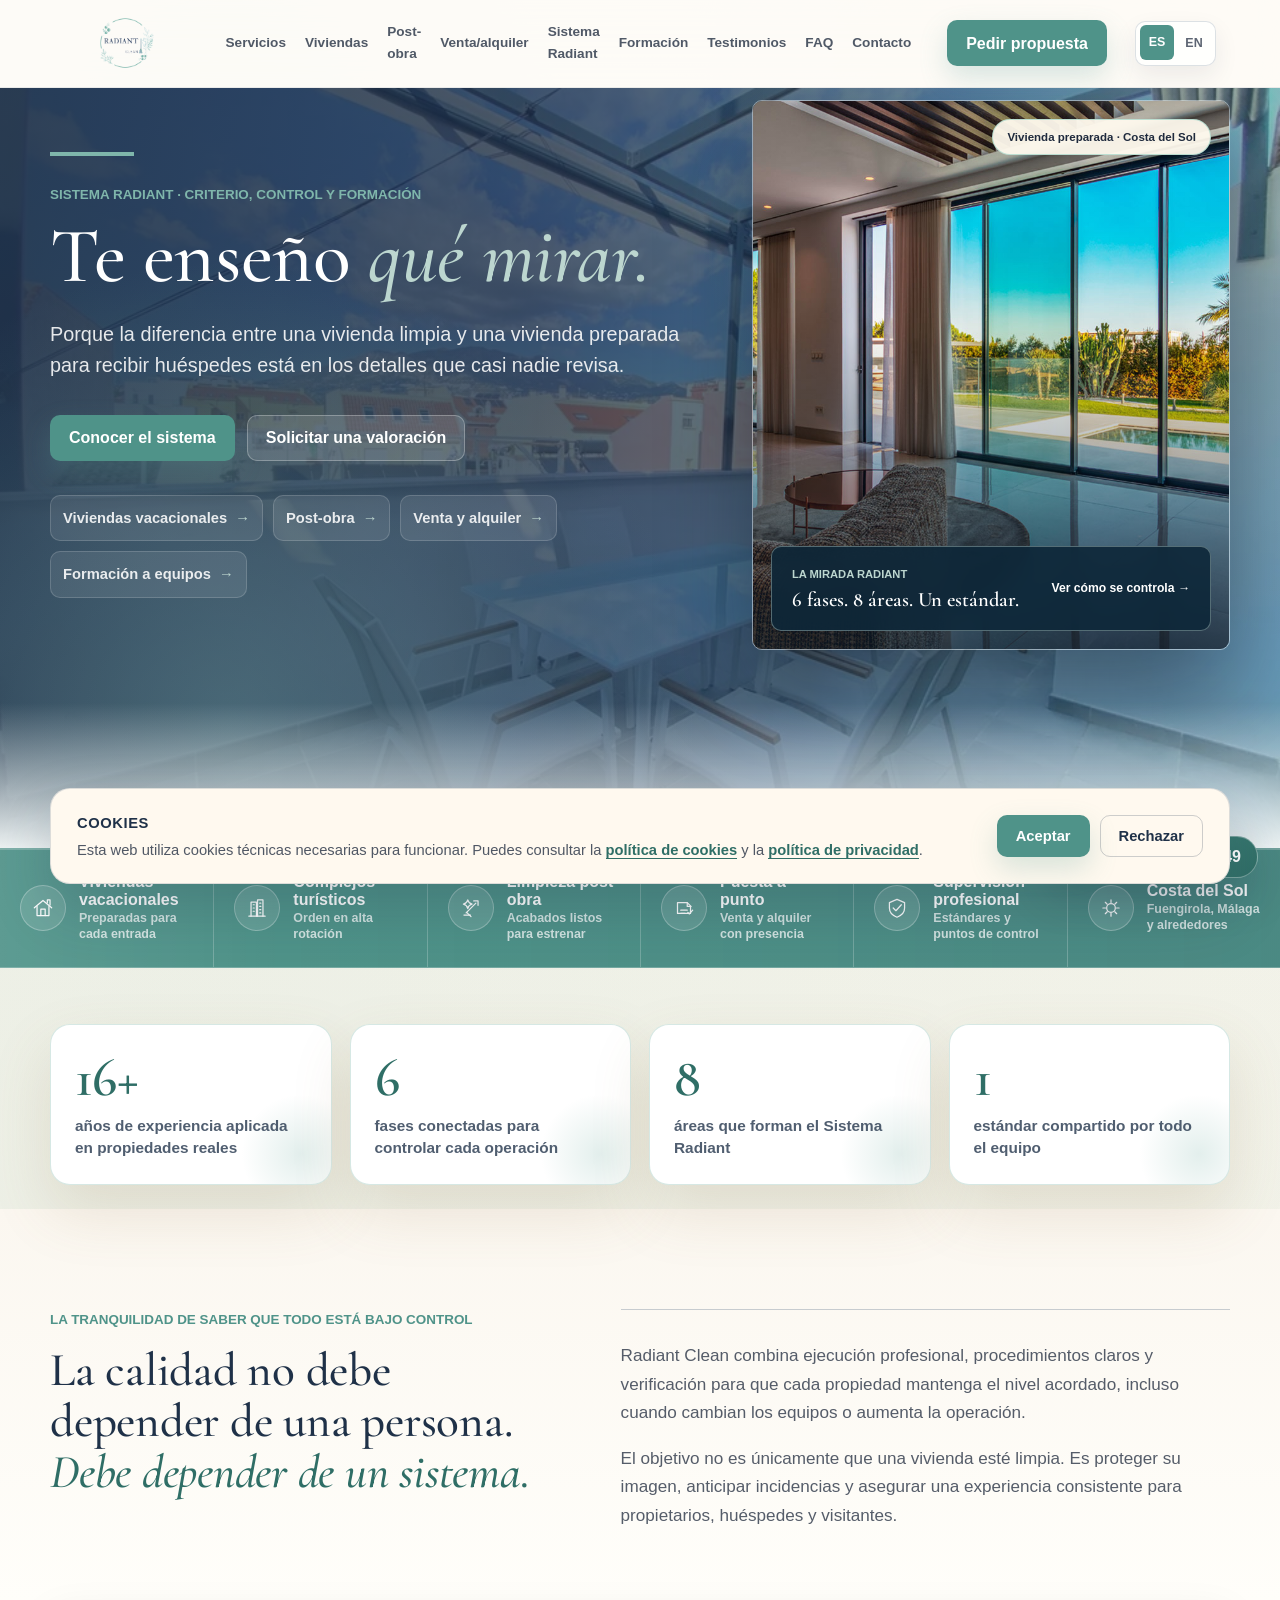
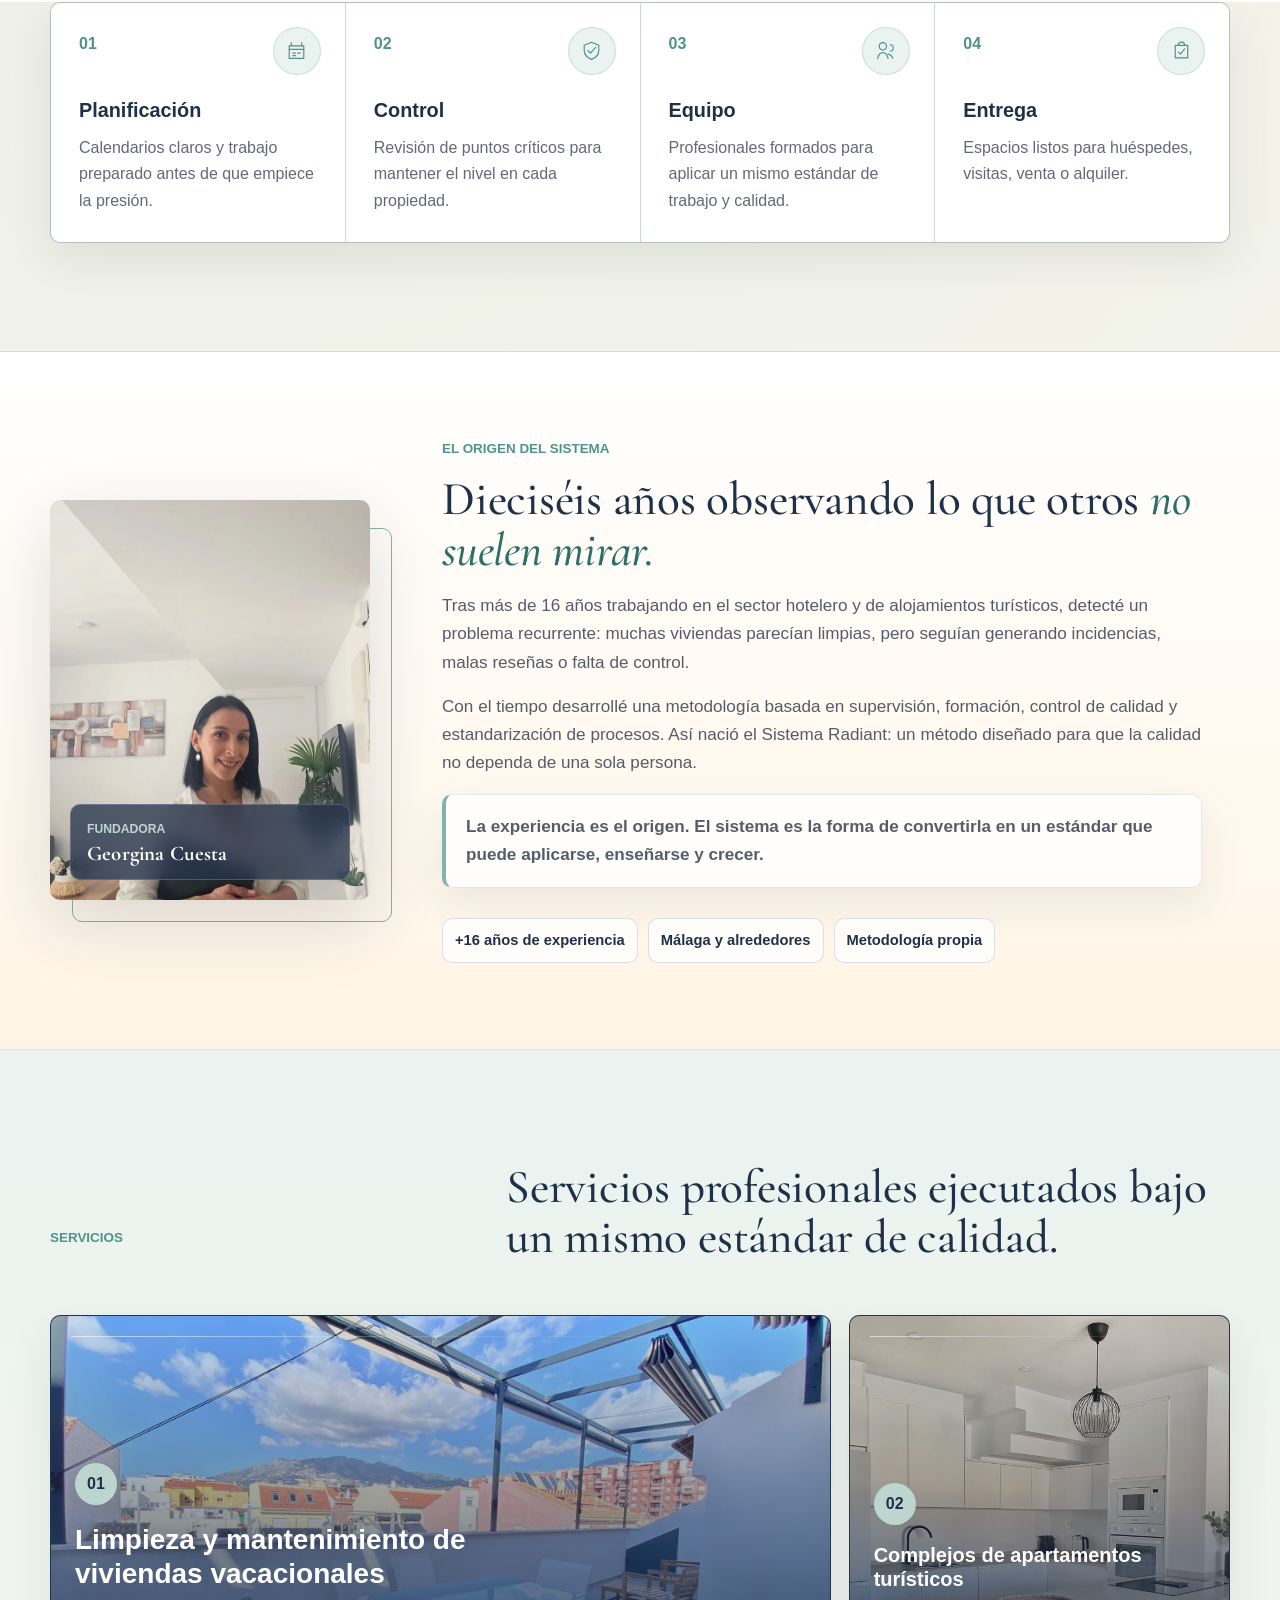
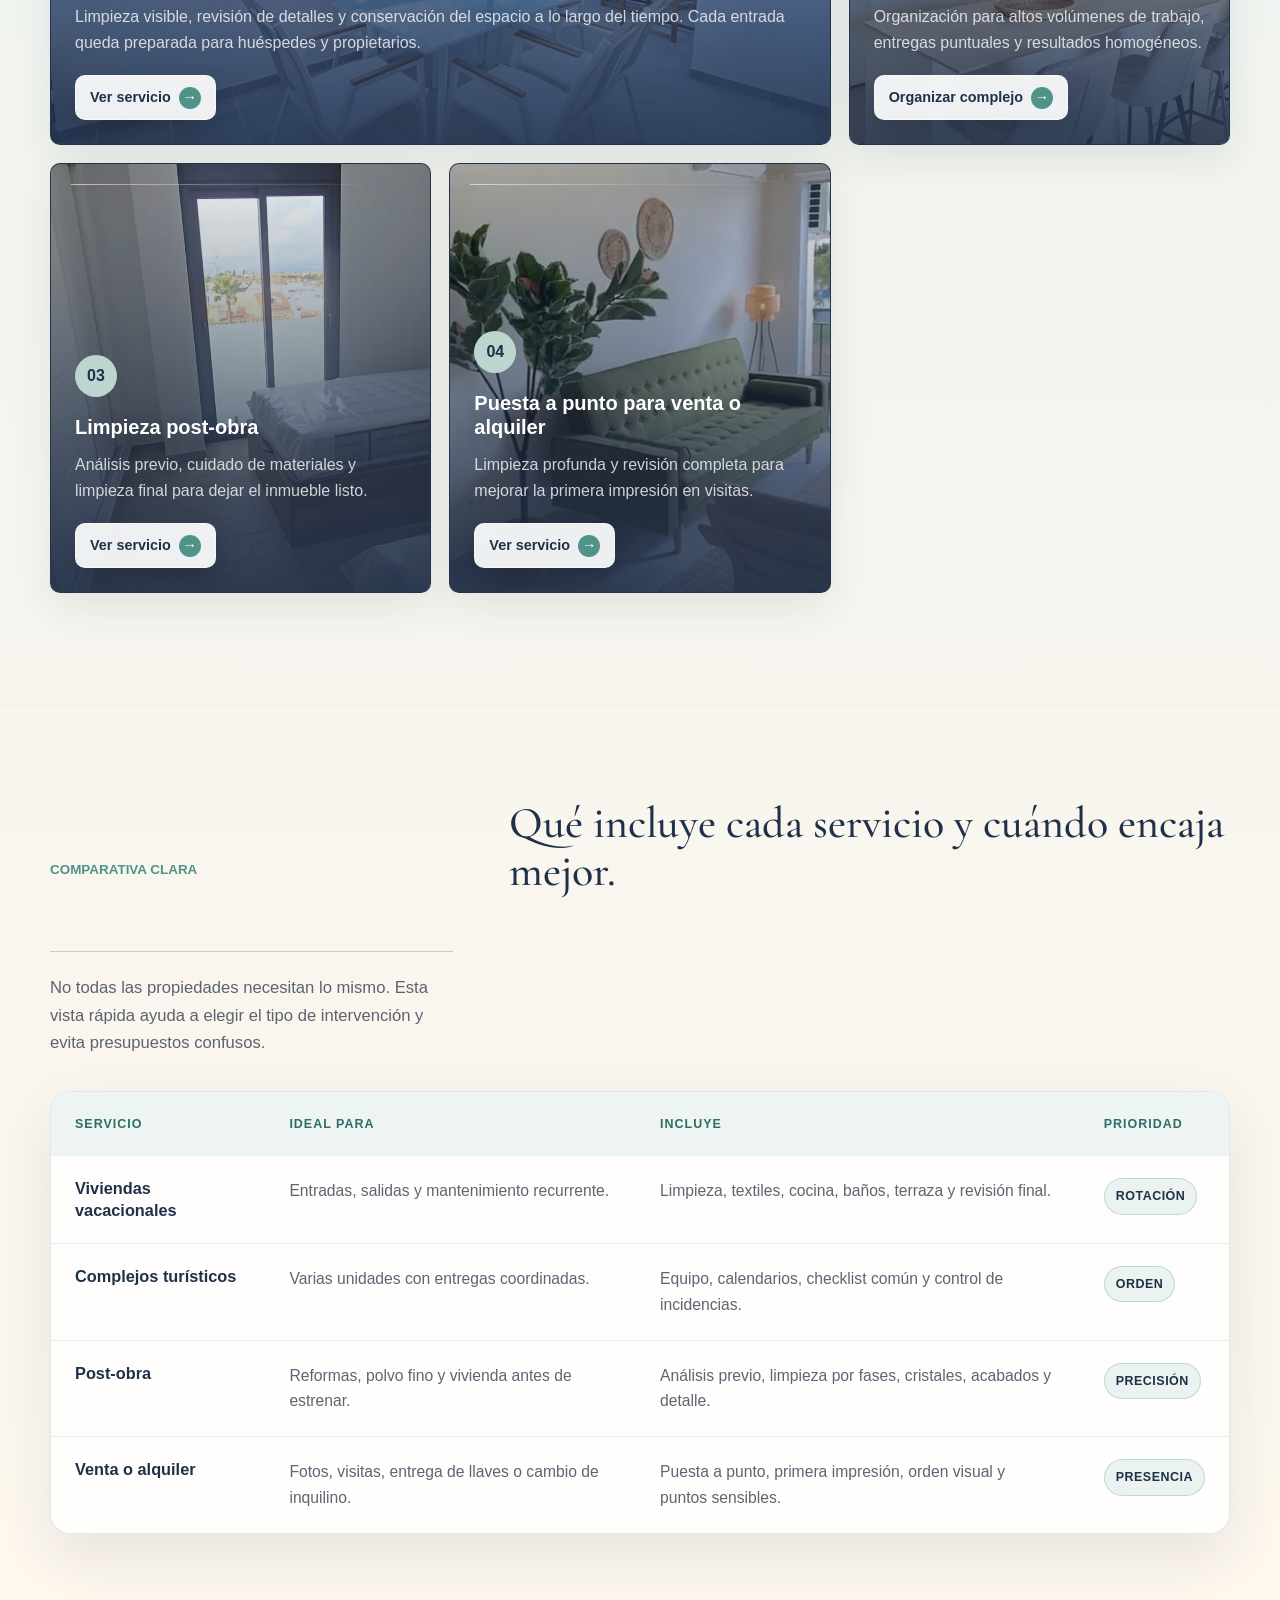
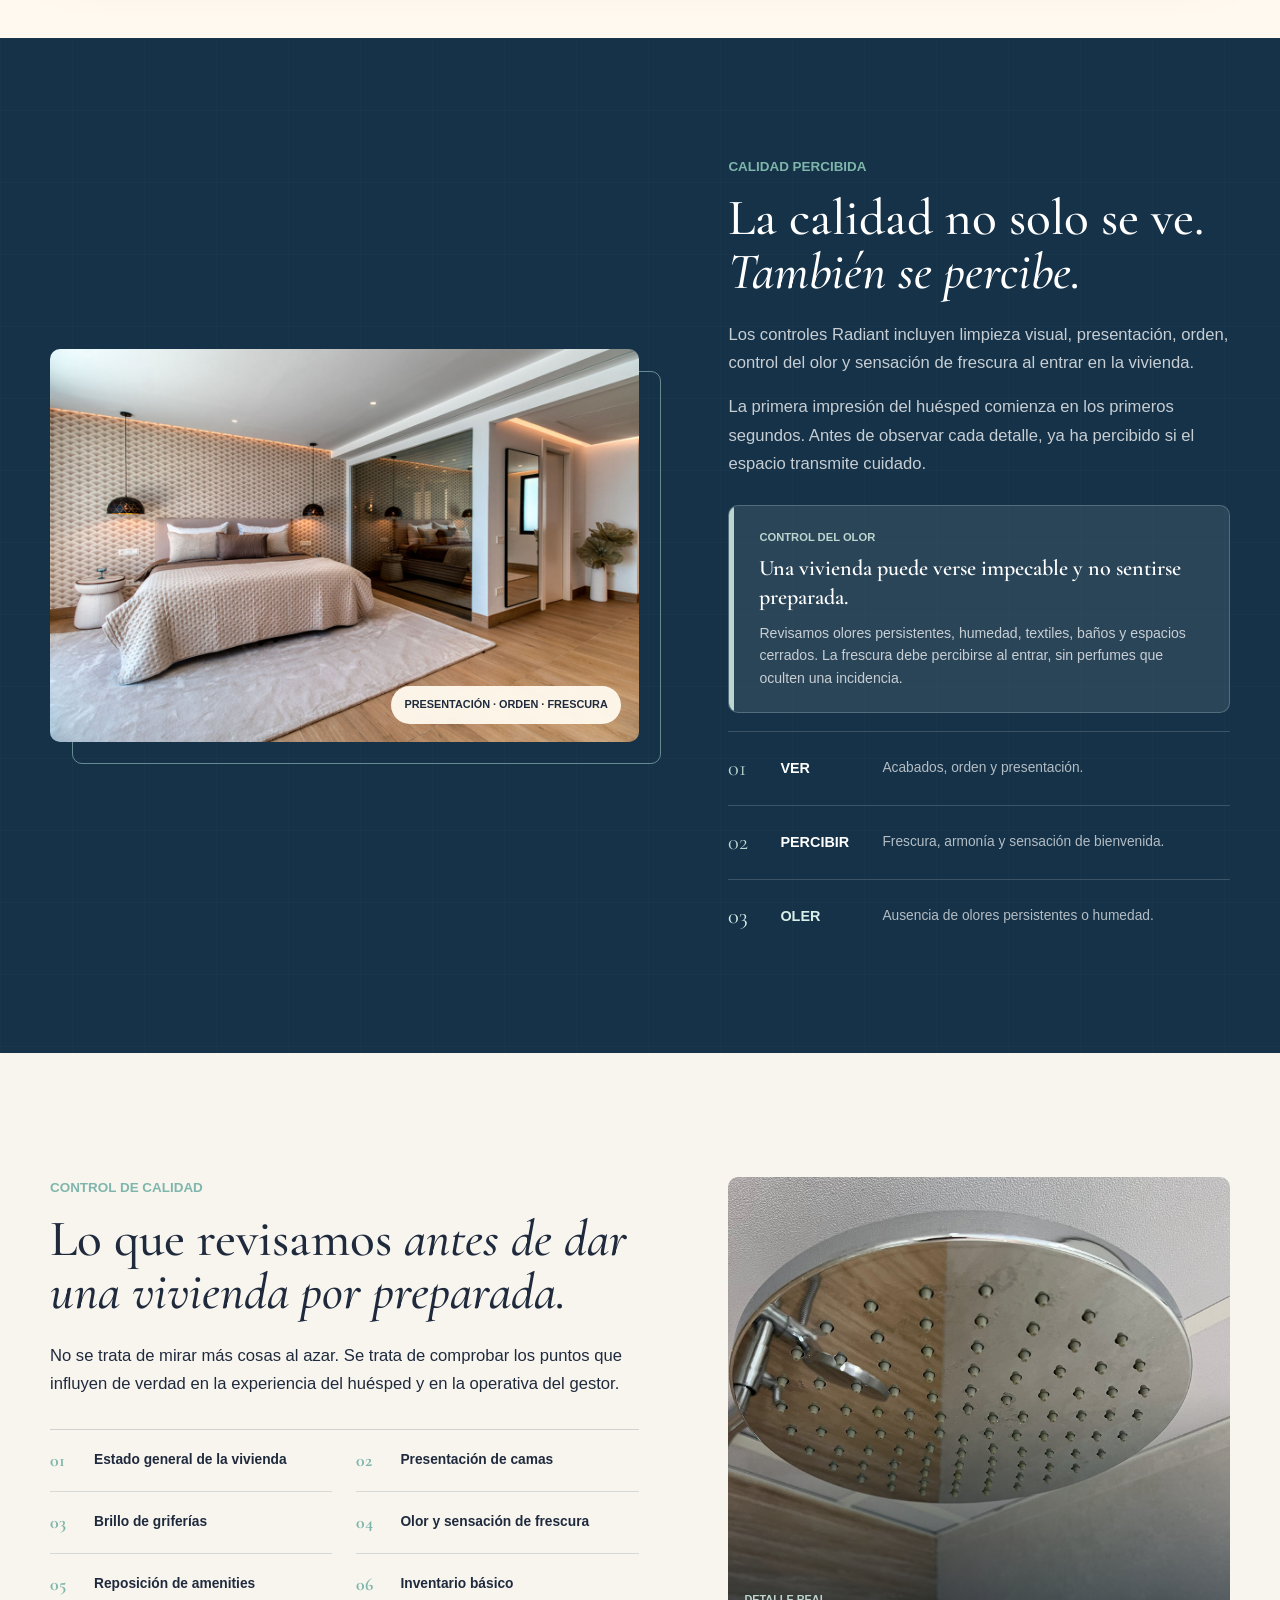
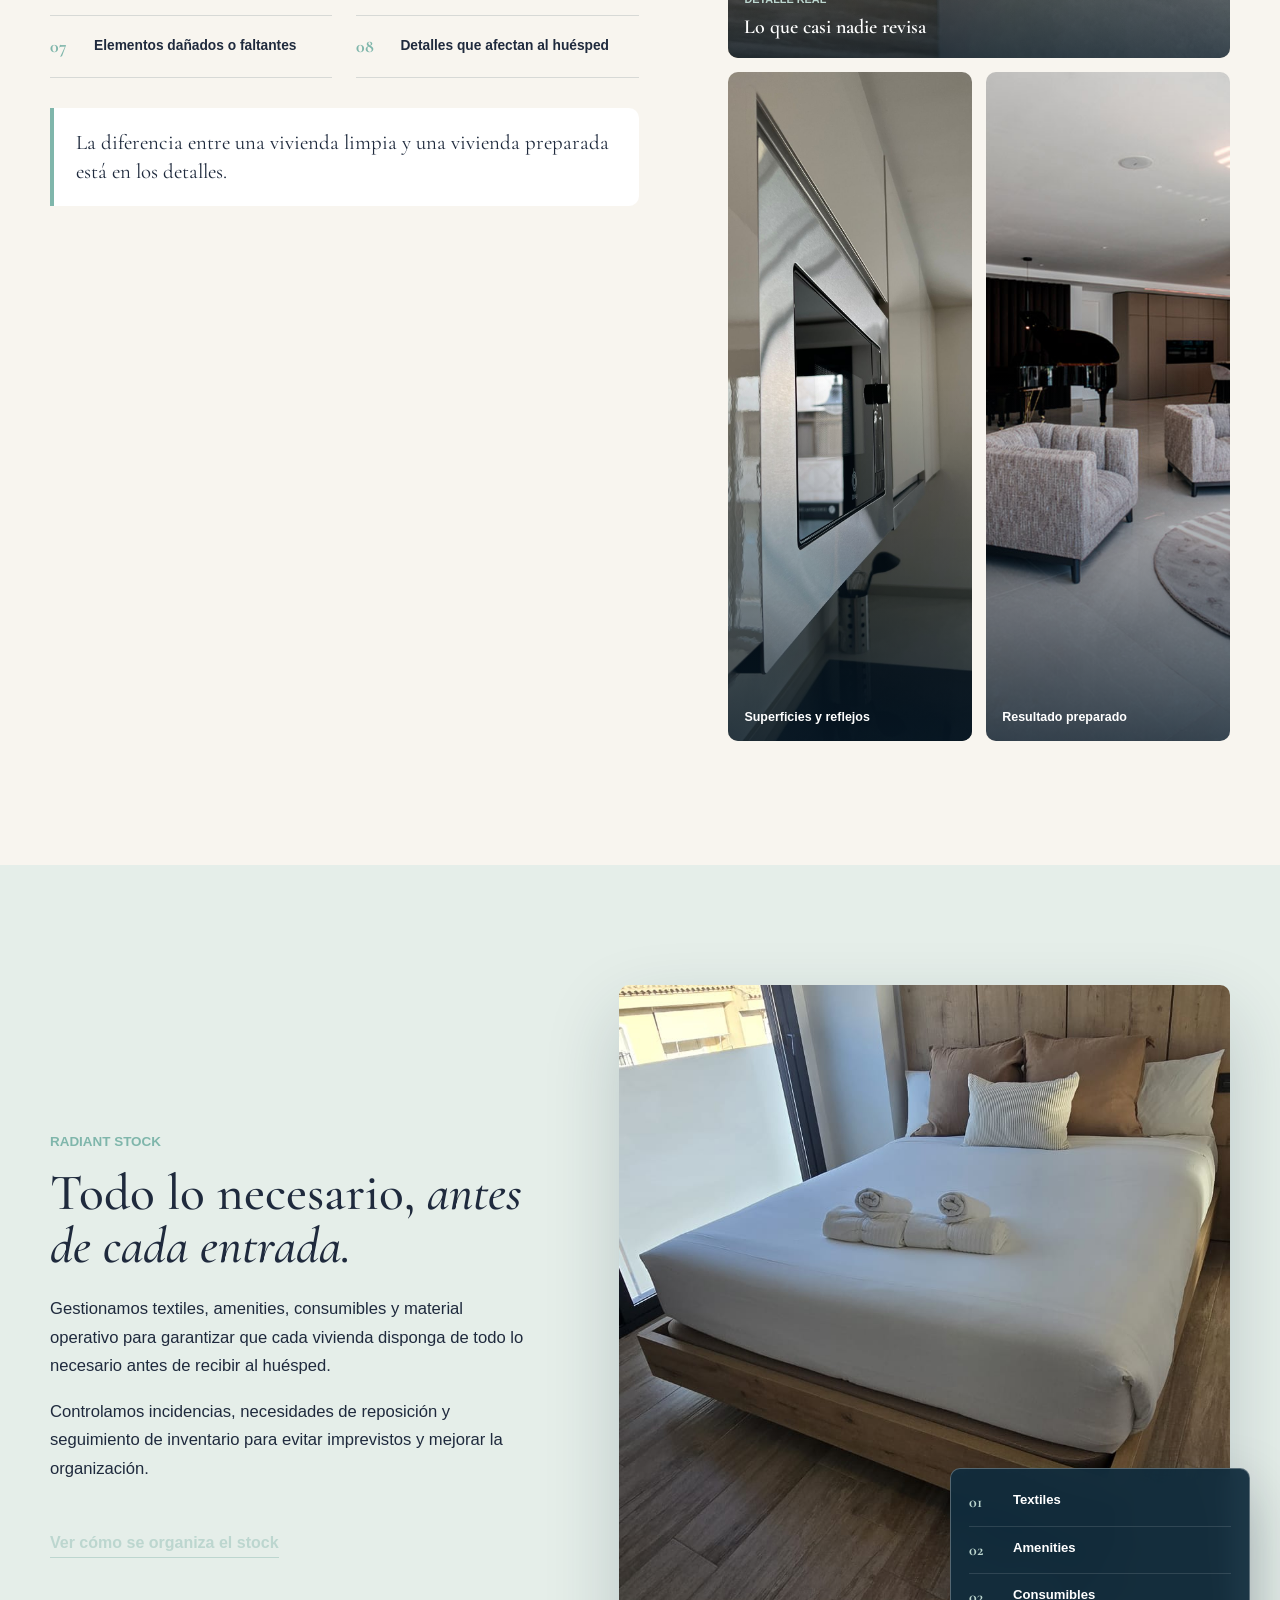
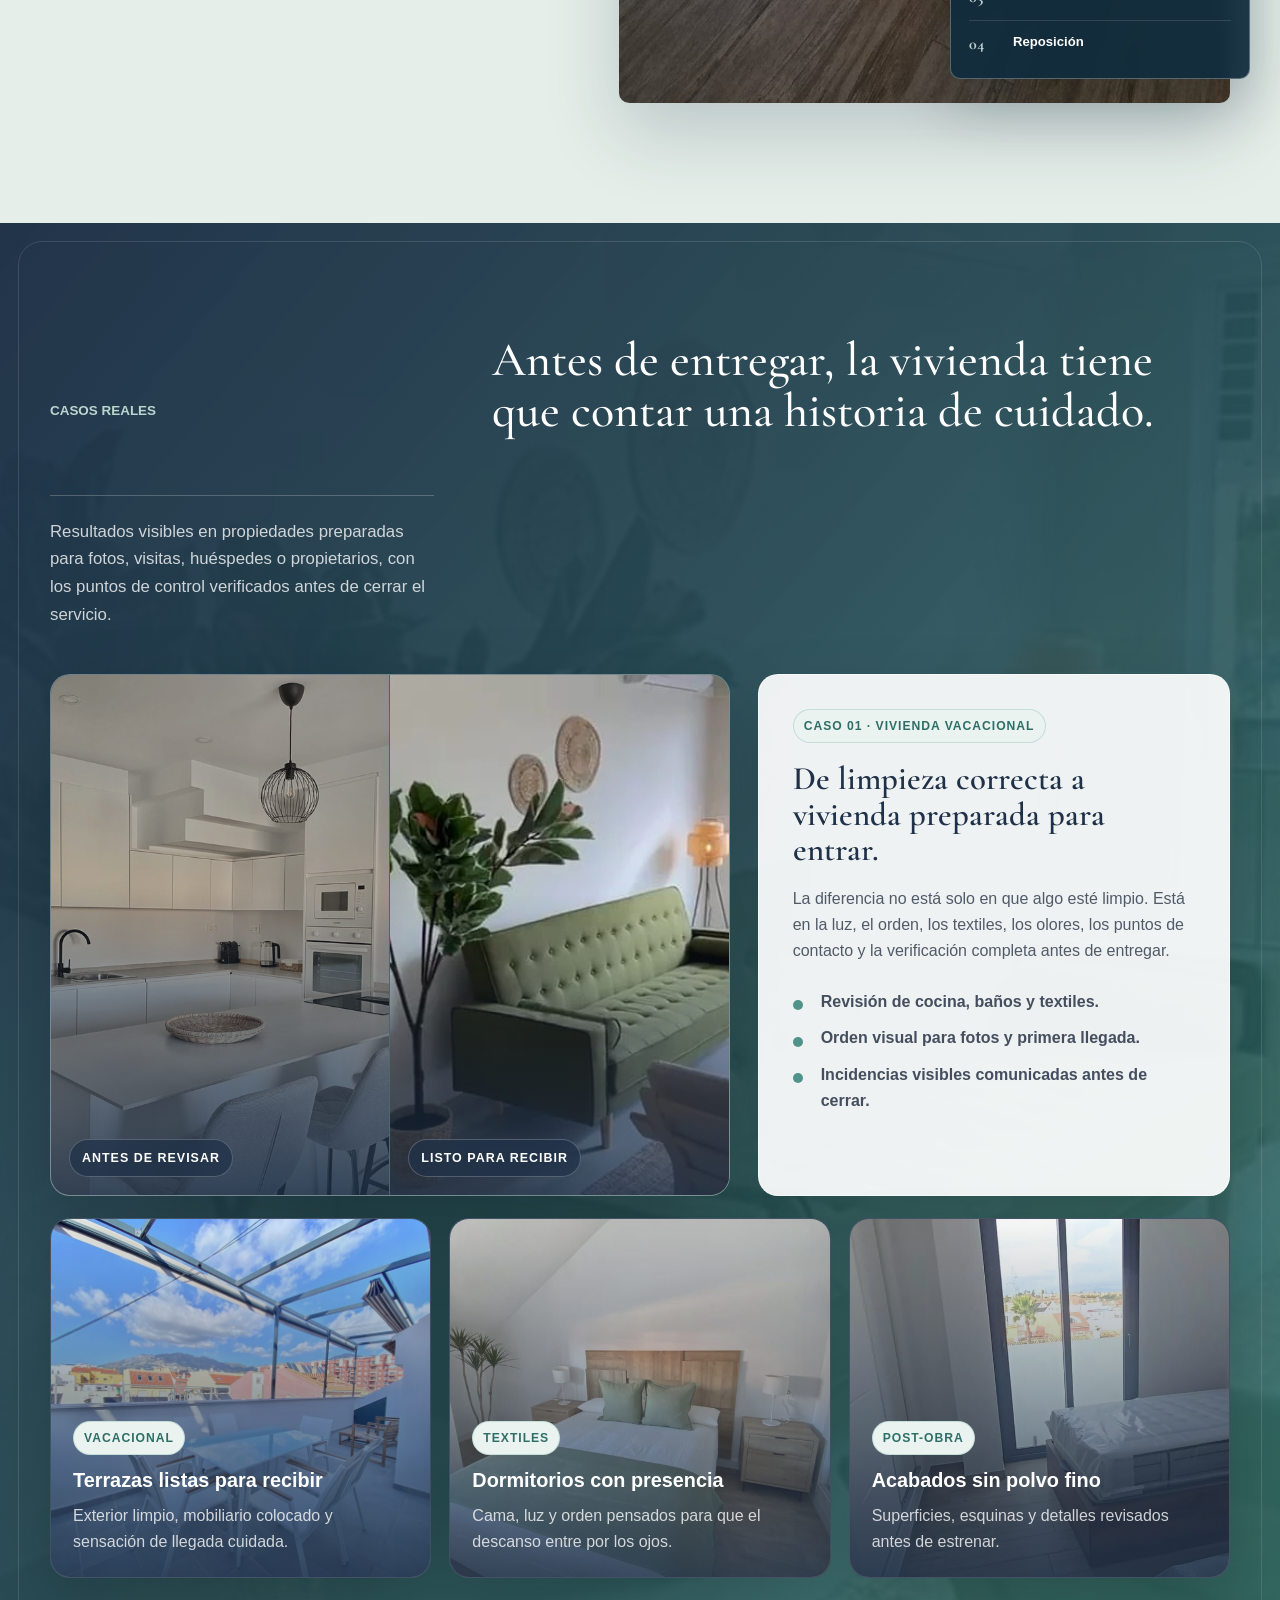
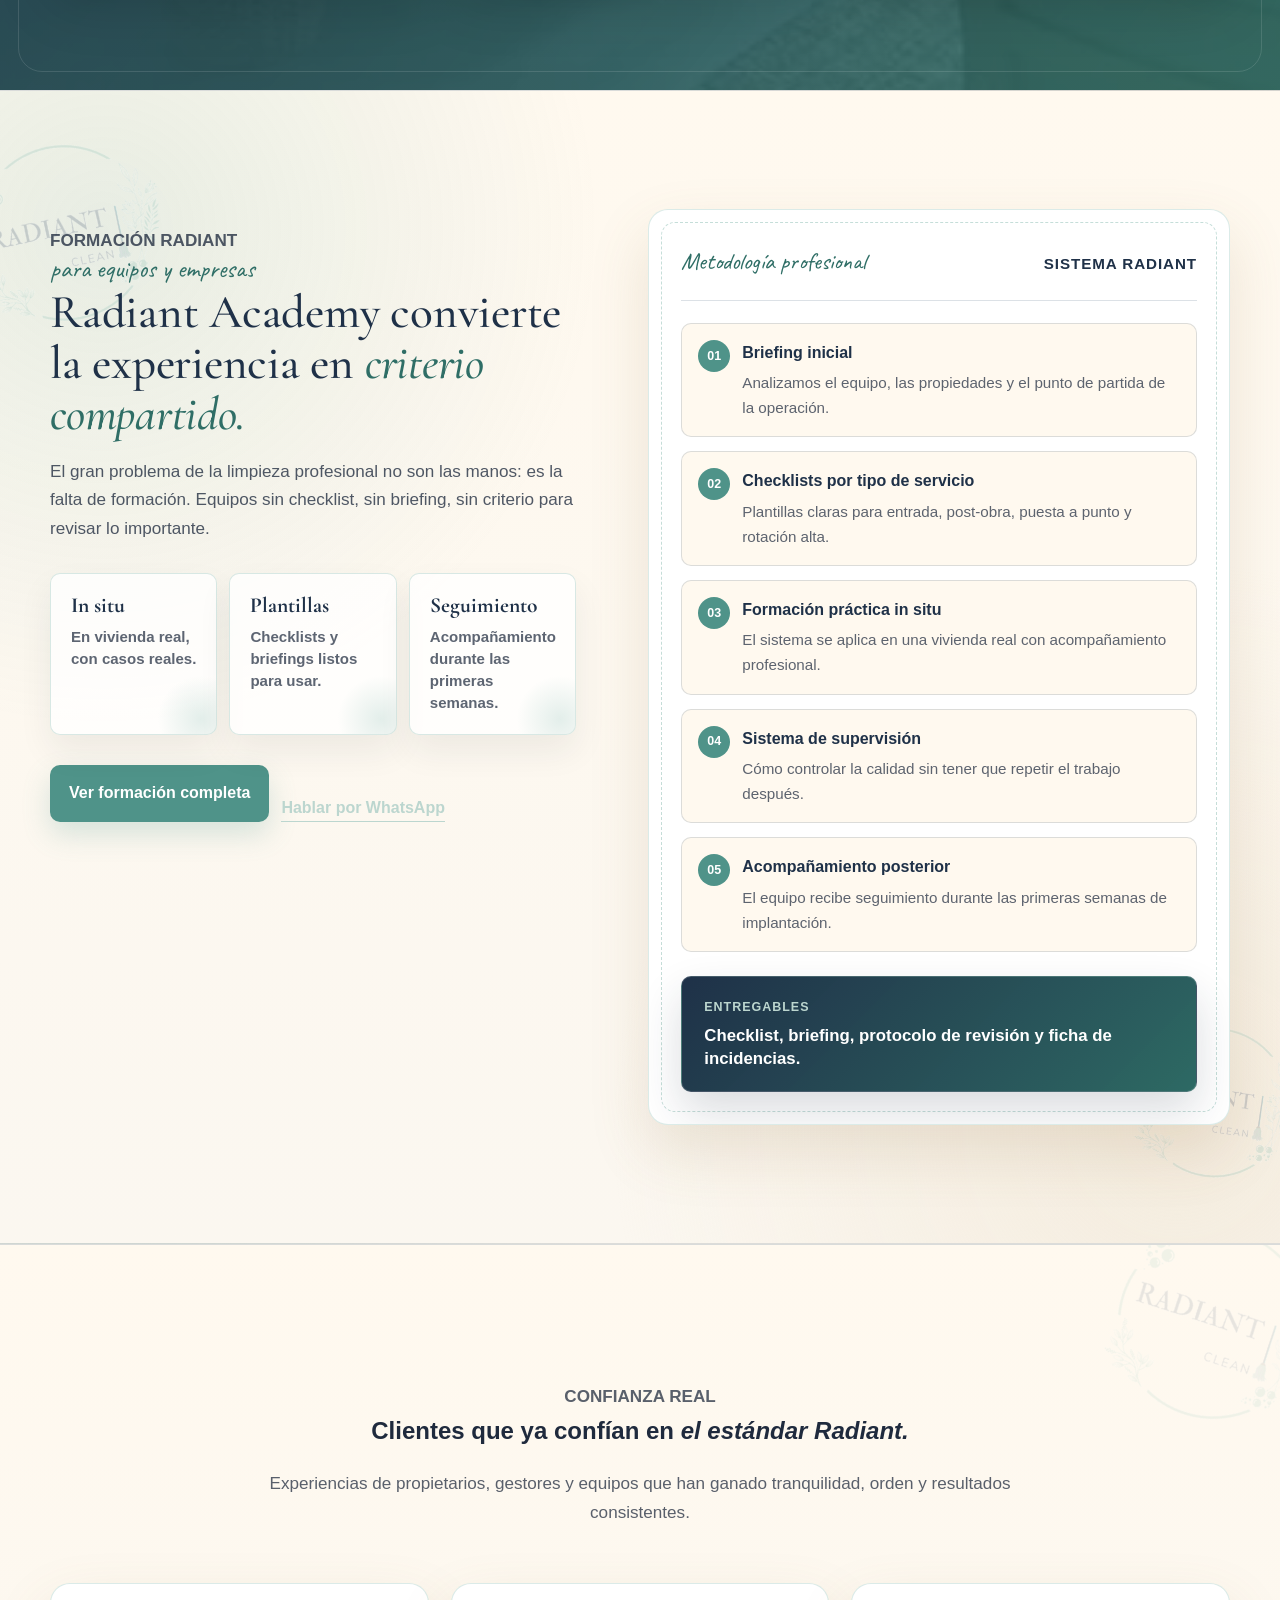
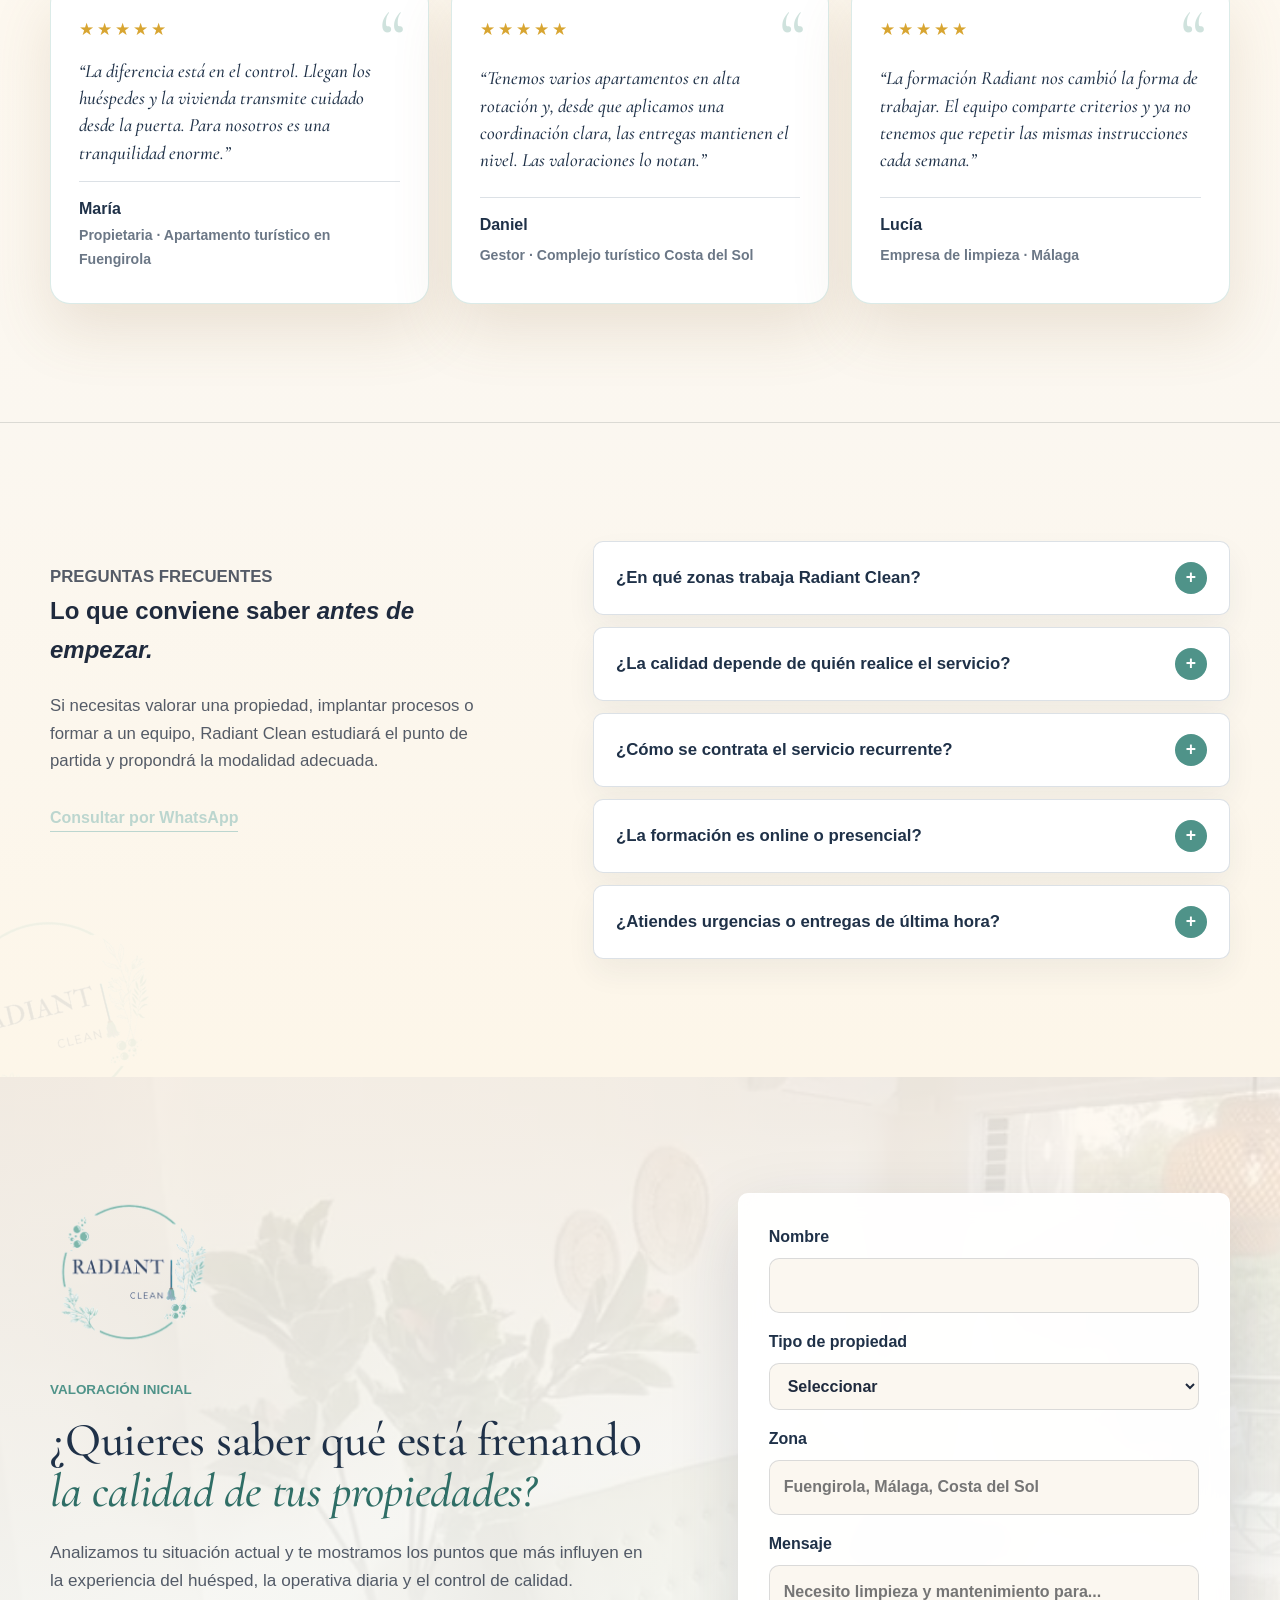
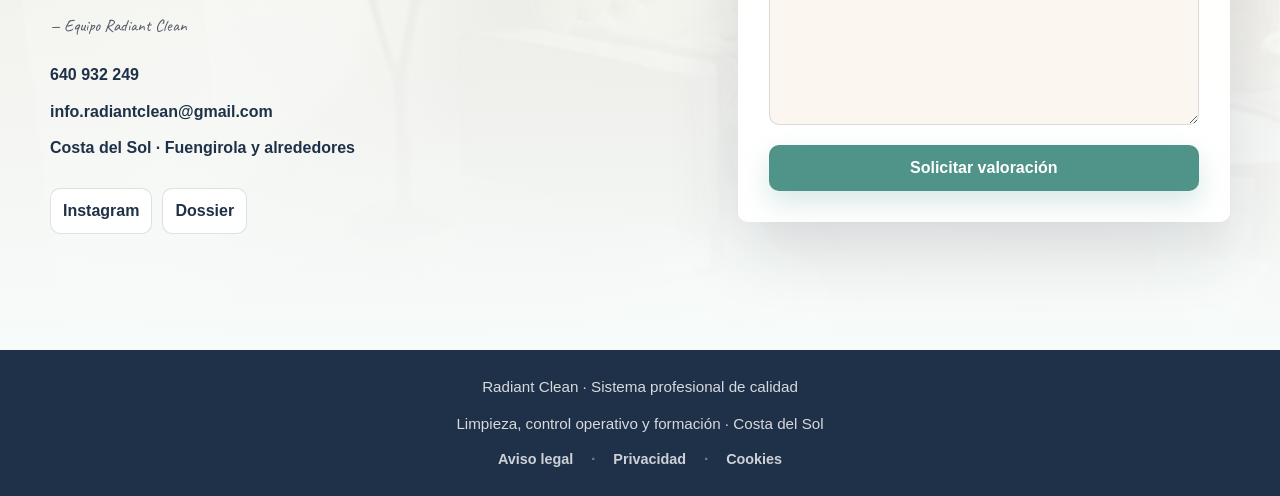
==== commit 42a48064: "Give odour control greater prominence" ====
--- a/index.html
+++ b/index.html
@@ -10,8 +10,8 @@
   <meta property="og:description" content="La diferencia está en los detalles que casi nadie revisa. Conoce el Sistema Radiant para propiedades y equipos.">
     <meta property="og:image" content="assets/web/og-image.jpg">
     <link rel="icon" href="assets/web/favicon.png">
-  <link rel="stylesheet" href="styles.css?v=20260721a">
-  <script defer src="script.js?v=20260721a"></script>
+  <link rel="stylesheet" href="styles.css?v=20260721b">
+  <script defer src="script.js?v=20260721b"></script>
     <script type="application/ld+json">
       {
         "@context": "https://schema.org",
@@ -437,10 +437,16 @@
           <div class="sensory-copy reveal">
             <p class="section-kicker">Calidad percibida</p>
             <h2>La calidad no solo se ve. <em>También se percibe.</em></h2>
-            <p>Los controles Radiant incluyen limpieza visual, presentación, orden y sensación de frescura al entrar en la vivienda.</p>
+            <p>Los controles Radiant incluyen limpieza visual, presentación, orden, control del olor y sensación de frescura al entrar en la vivienda.</p>
             <p>La primera impresión del huésped comienza en los primeros segundos. Antes de observar cada detalle, ya ha percibido si el espacio transmite cuidado.</p>
+            <div class="sensory-odor">
+              <span>Control del olor</span>
+              <strong>Una vivienda puede verse impecable y no sentirse preparada.</strong>
+              <p>Revisamos olores persistentes, humedad, textiles, baños y espacios cerrados. La frescura debe percibirse al entrar, sin perfumes que oculten una incidencia.</p>
+            </div>
             <div class="sensory-signal"><span aria-hidden="true">01</span><strong>Ver</strong><small>Acabados, orden y presentación.</small></div>
             <div class="sensory-signal"><span aria-hidden="true">02</span><strong>Percibir</strong><small>Frescura, armonía y sensación de bienvenida.</small></div>
+            <div class="sensory-signal sensory-signal-odor"><span aria-hidden="true">03</span><strong>Oler</strong><small>Ausencia de olores persistentes o humedad.</small></div>
           </div>
         </div>
       </section>
--- a/styles.css
+++ b/styles.css
@@ -7367,6 +7367,49 @@
   line-height: 1.72;
 }
 
+.sensory-odor {
+  position: relative;
+  margin: 26px 0 4px;
+  padding: 22px 24px 22px 30px;
+  overflow: hidden;
+  background: rgba(255, 255, 255, 0.09);
+  border: 1px solid rgba(211, 234, 225, 0.24);
+  border-radius: var(--radius);
+}
+
+.sensory-odor::before {
+  content: "";
+  position: absolute;
+  inset: 0 auto 0 0;
+  width: 5px;
+  background: var(--sage);
+}
+
+.sensory-odor > span {
+  display: block;
+  margin-bottom: 8px;
+  color: var(--sage);
+  font-size: 0.7rem;
+  font-weight: 900;
+  text-transform: uppercase;
+}
+
+.sensory-odor > strong {
+  display: block;
+  max-width: 520px;
+  font-family: var(--serif);
+  font-size: 1.38rem;
+  line-height: 1.3;
+  font-weight: 600;
+}
+
+.sensory-odor > p {
+  margin: 10px 0 0;
+  color: rgba(255, 255, 255, 0.74);
+  font-size: 0.88rem;
+  line-height: 1.62;
+}
+
 .sensory-signal {
   display: grid;
   grid-template-columns: 40px 90px minmax(0, 1fr);
@@ -7391,6 +7434,11 @@
 .sensory-signal small {
   color: rgba(255, 255, 255, 0.68);
   font-size: 0.86rem;
+}
+
+.sensory-signal-odor strong,
+.sensory-signal-odor span {
+  color: #d9eee7;
 }
 
 .quality-review {
@@ -7617,6 +7665,32 @@
   line-height: 1.35;
 }
 
+.work-perception-points {
+  display: grid;
+  gap: 0;
+  margin: 24px 0 0;
+  padding: 0;
+  list-style: none;
+  border-top: 1px solid rgba(255, 255, 255, 0.16);
+}
+
+.work-perception-points li {
+  position: relative;
+  padding: 12px 8px 12px 28px;
+  border-bottom: 1px solid rgba(255, 255, 255, 0.12);
+  color: rgba(255, 255, 255, 0.8);
+  font-size: 0.86rem;
+  line-height: 1.45;
+}
+
+.work-perception-points li::before {
+  content: "✓";
+  position: absolute;
+  left: 2px;
+  color: var(--sage);
+  font-weight: 900;
+}
+
 .work-stock-visual > span {
   position: absolute;
   right: 16px;
@@ -7811,6 +7885,14 @@
     grid-template-columns: 34px minmax(0, 1fr);
   }
 
+  .sensory-odor {
+    padding: 20px 18px 20px 24px;
+  }
+
+  .sensory-odor > strong {
+    font-size: 1.2rem;
+  }
+
   .sensory-signal small {
     grid-column: 2;
   }
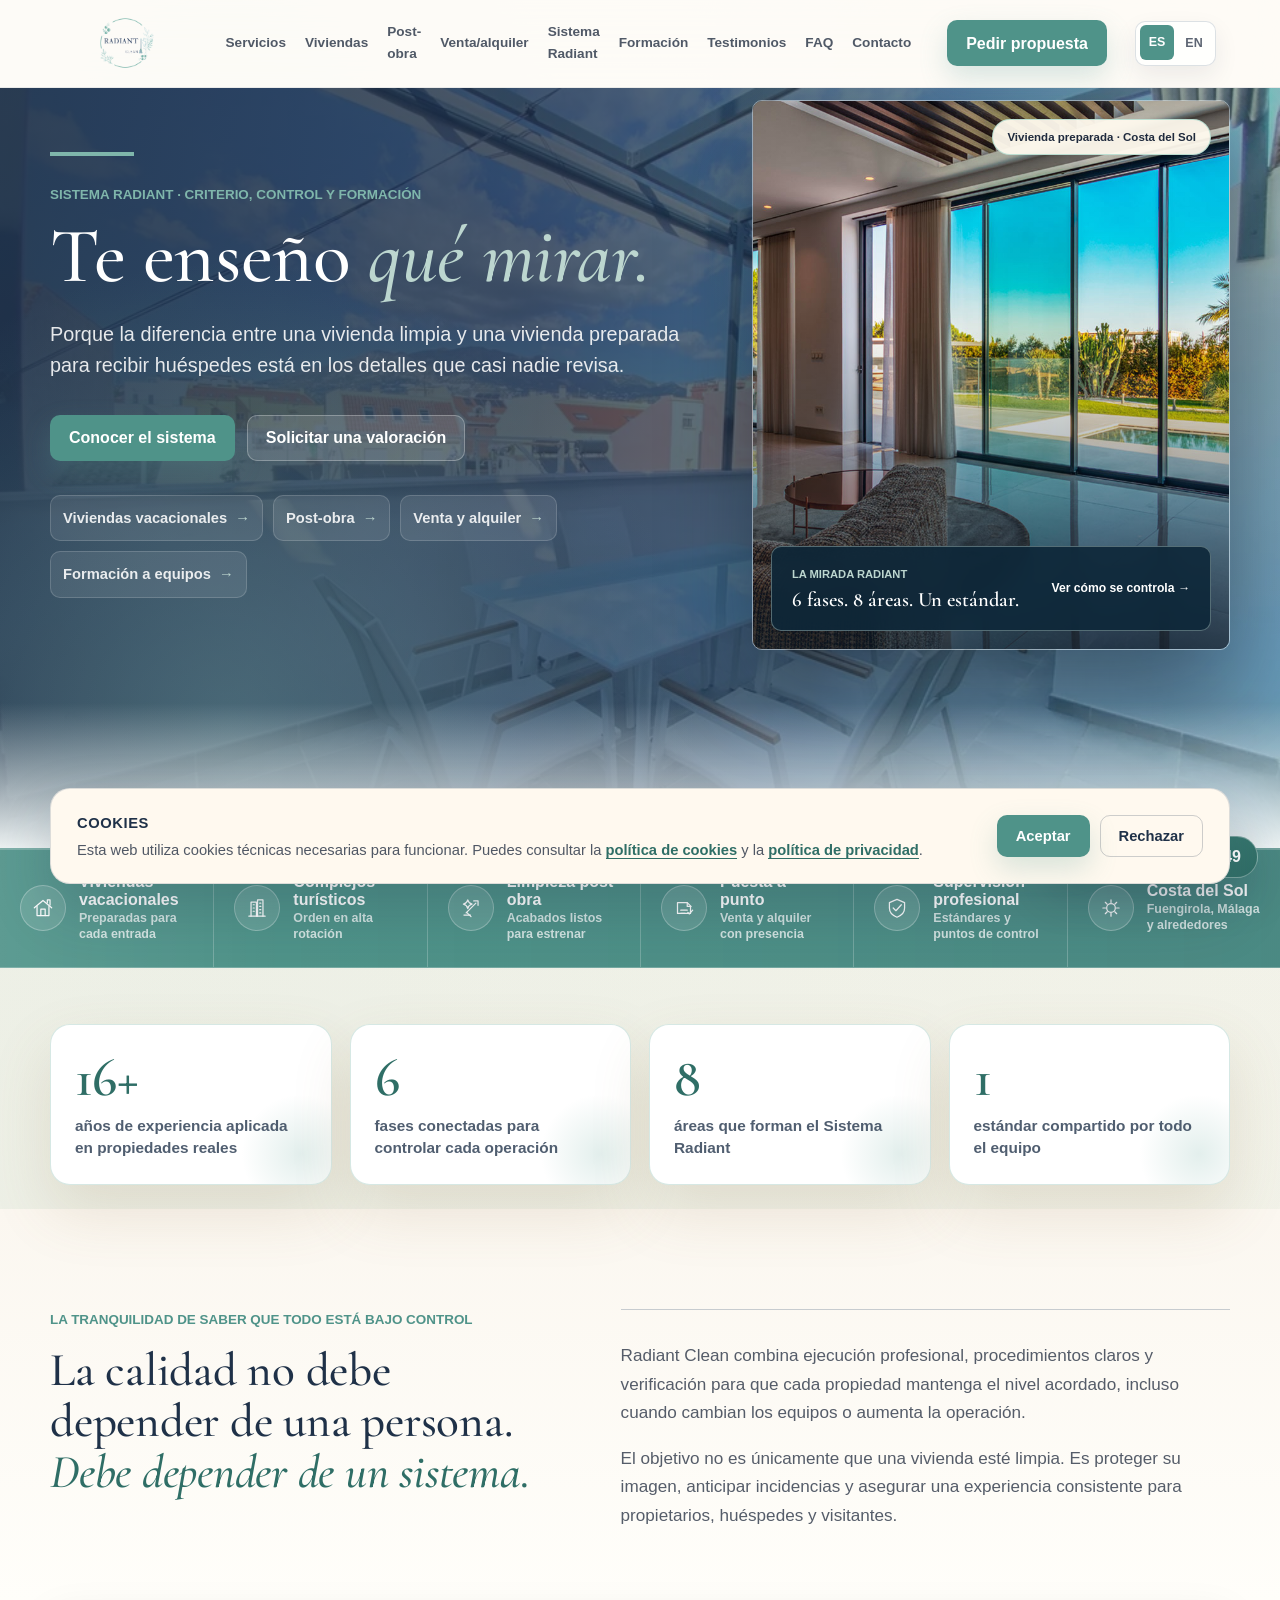
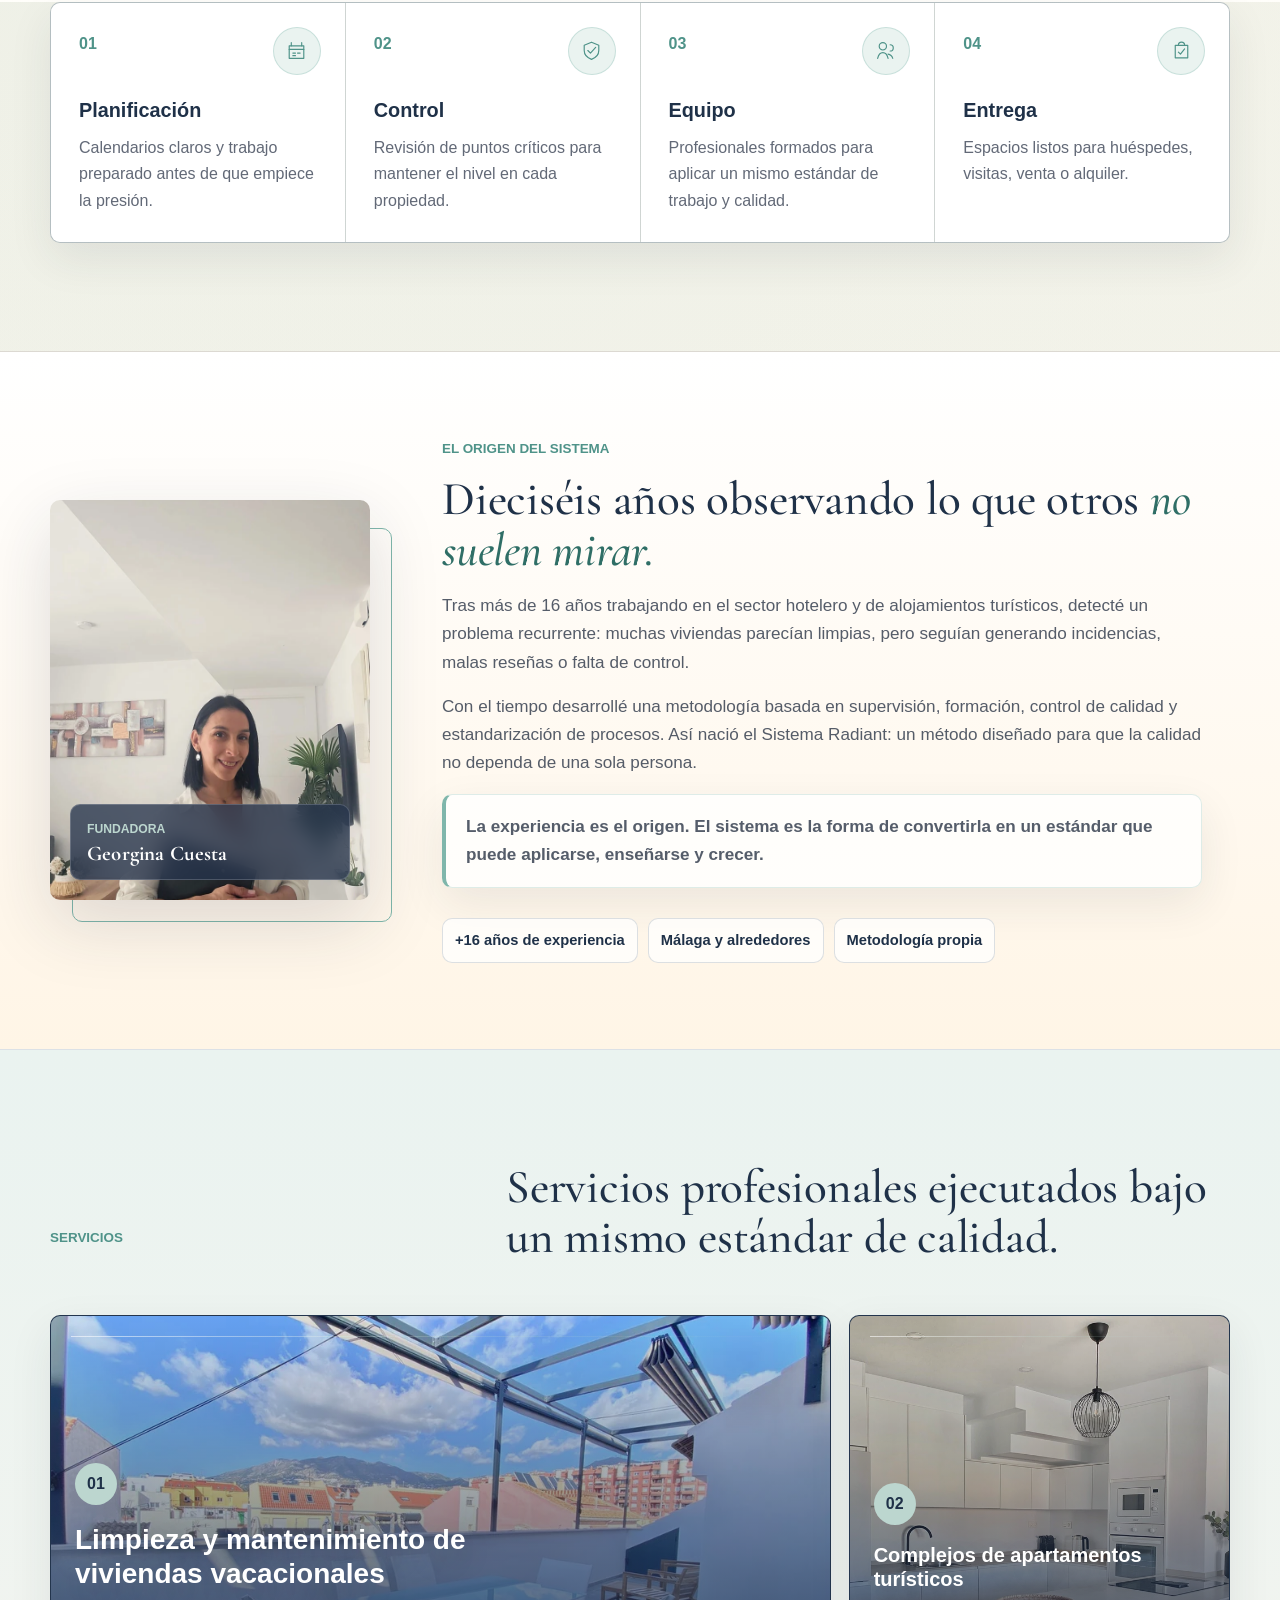
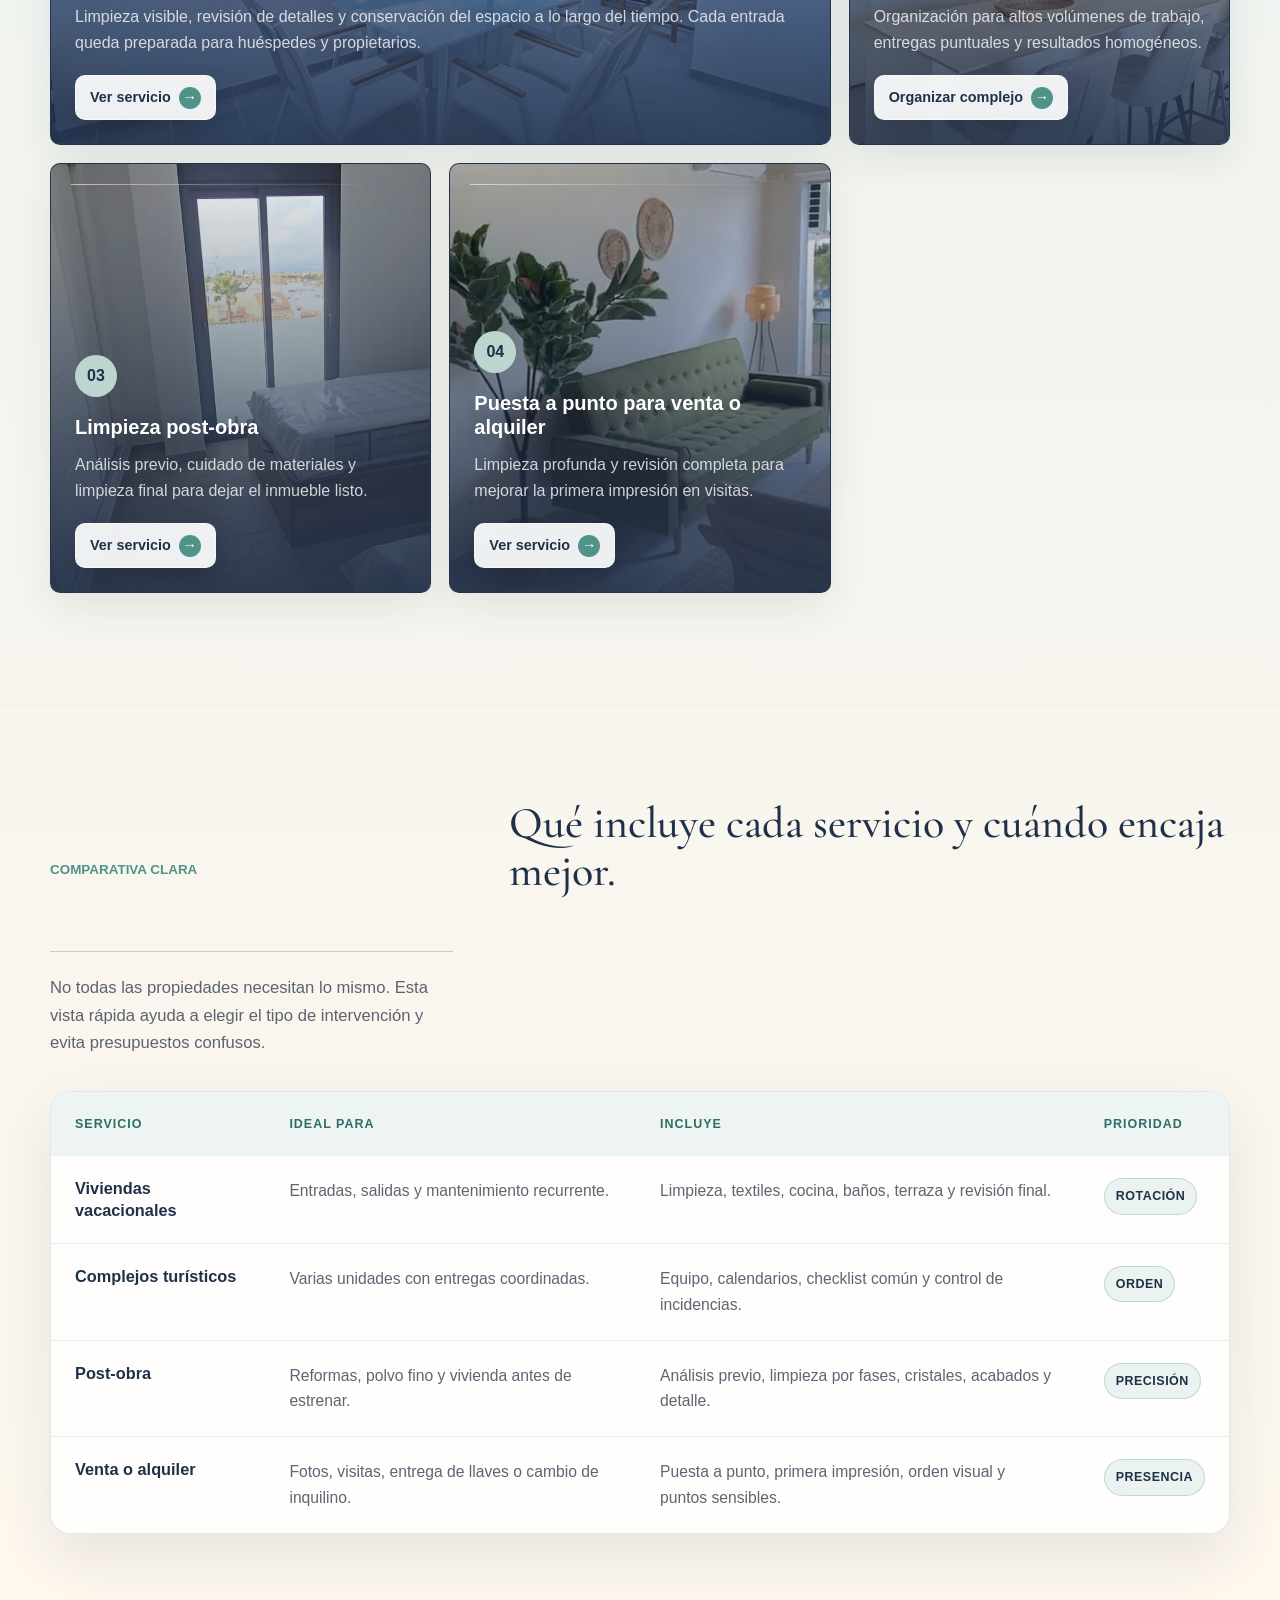
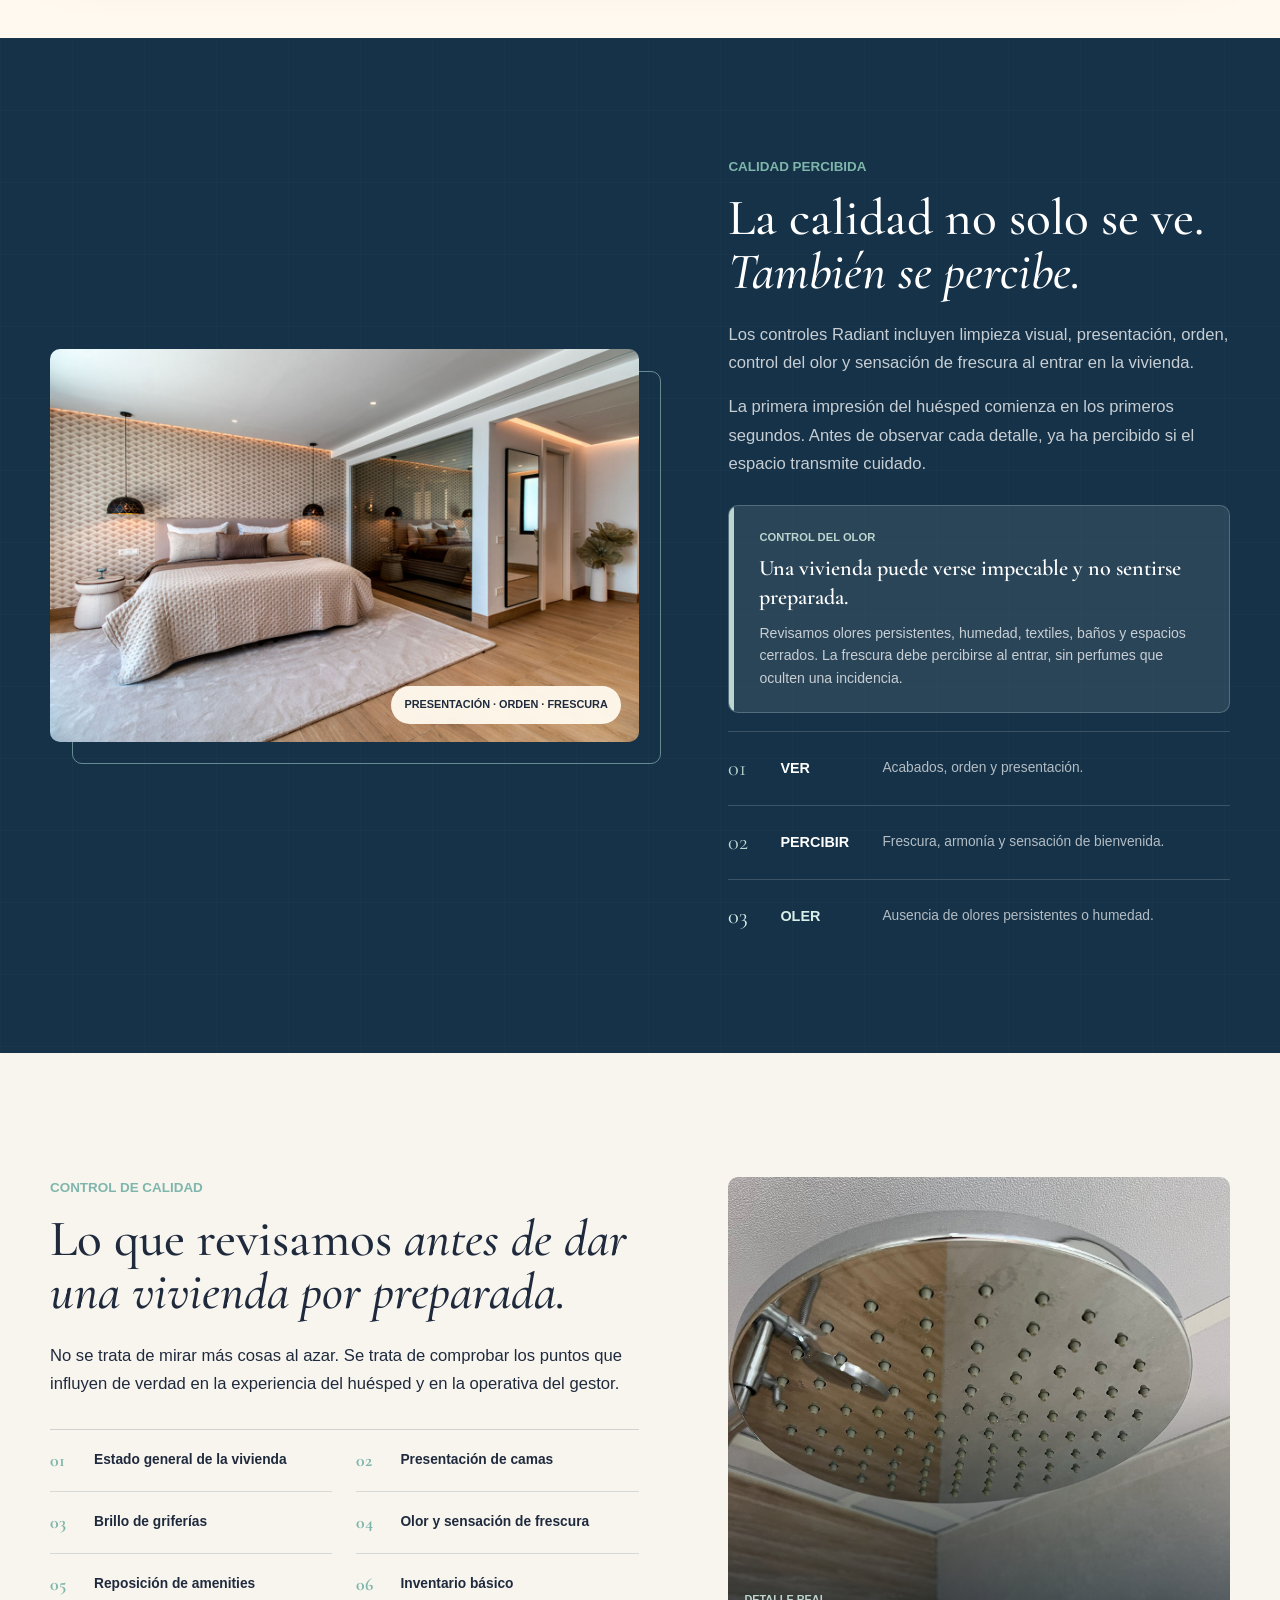
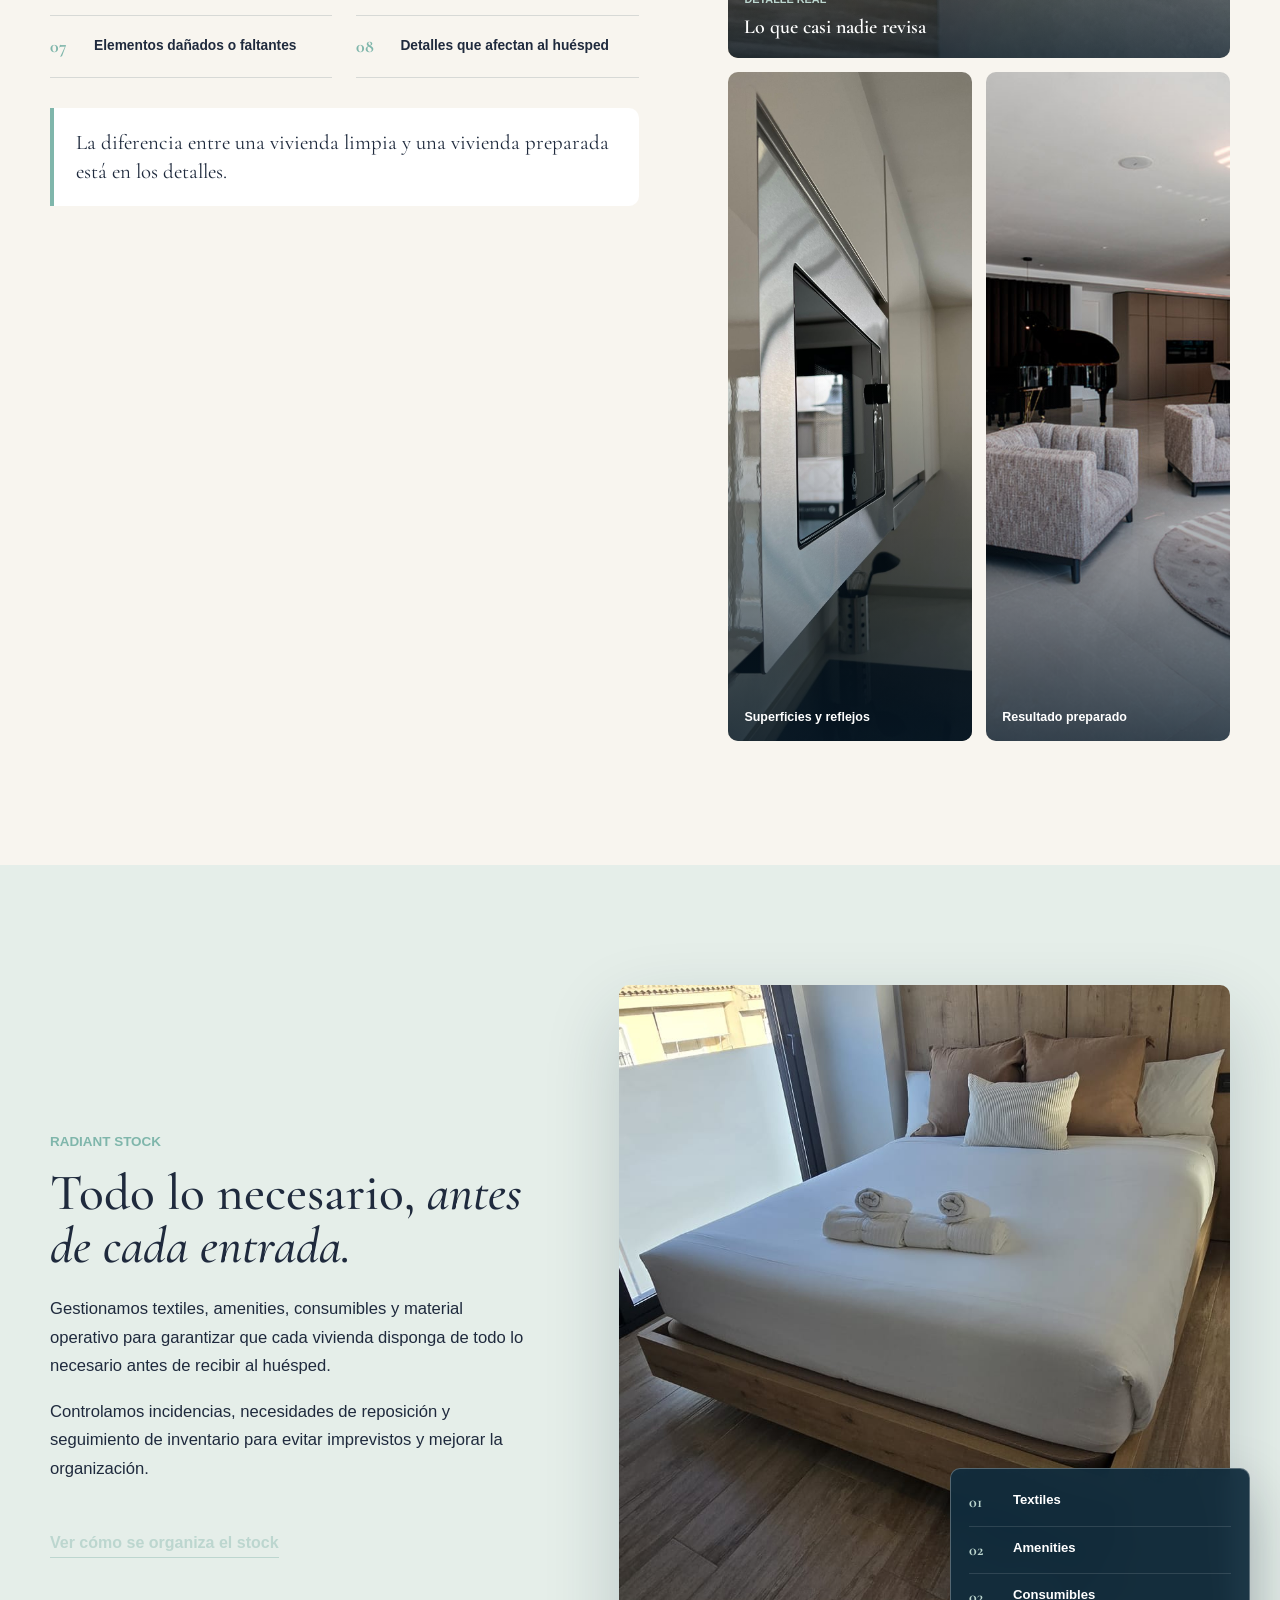
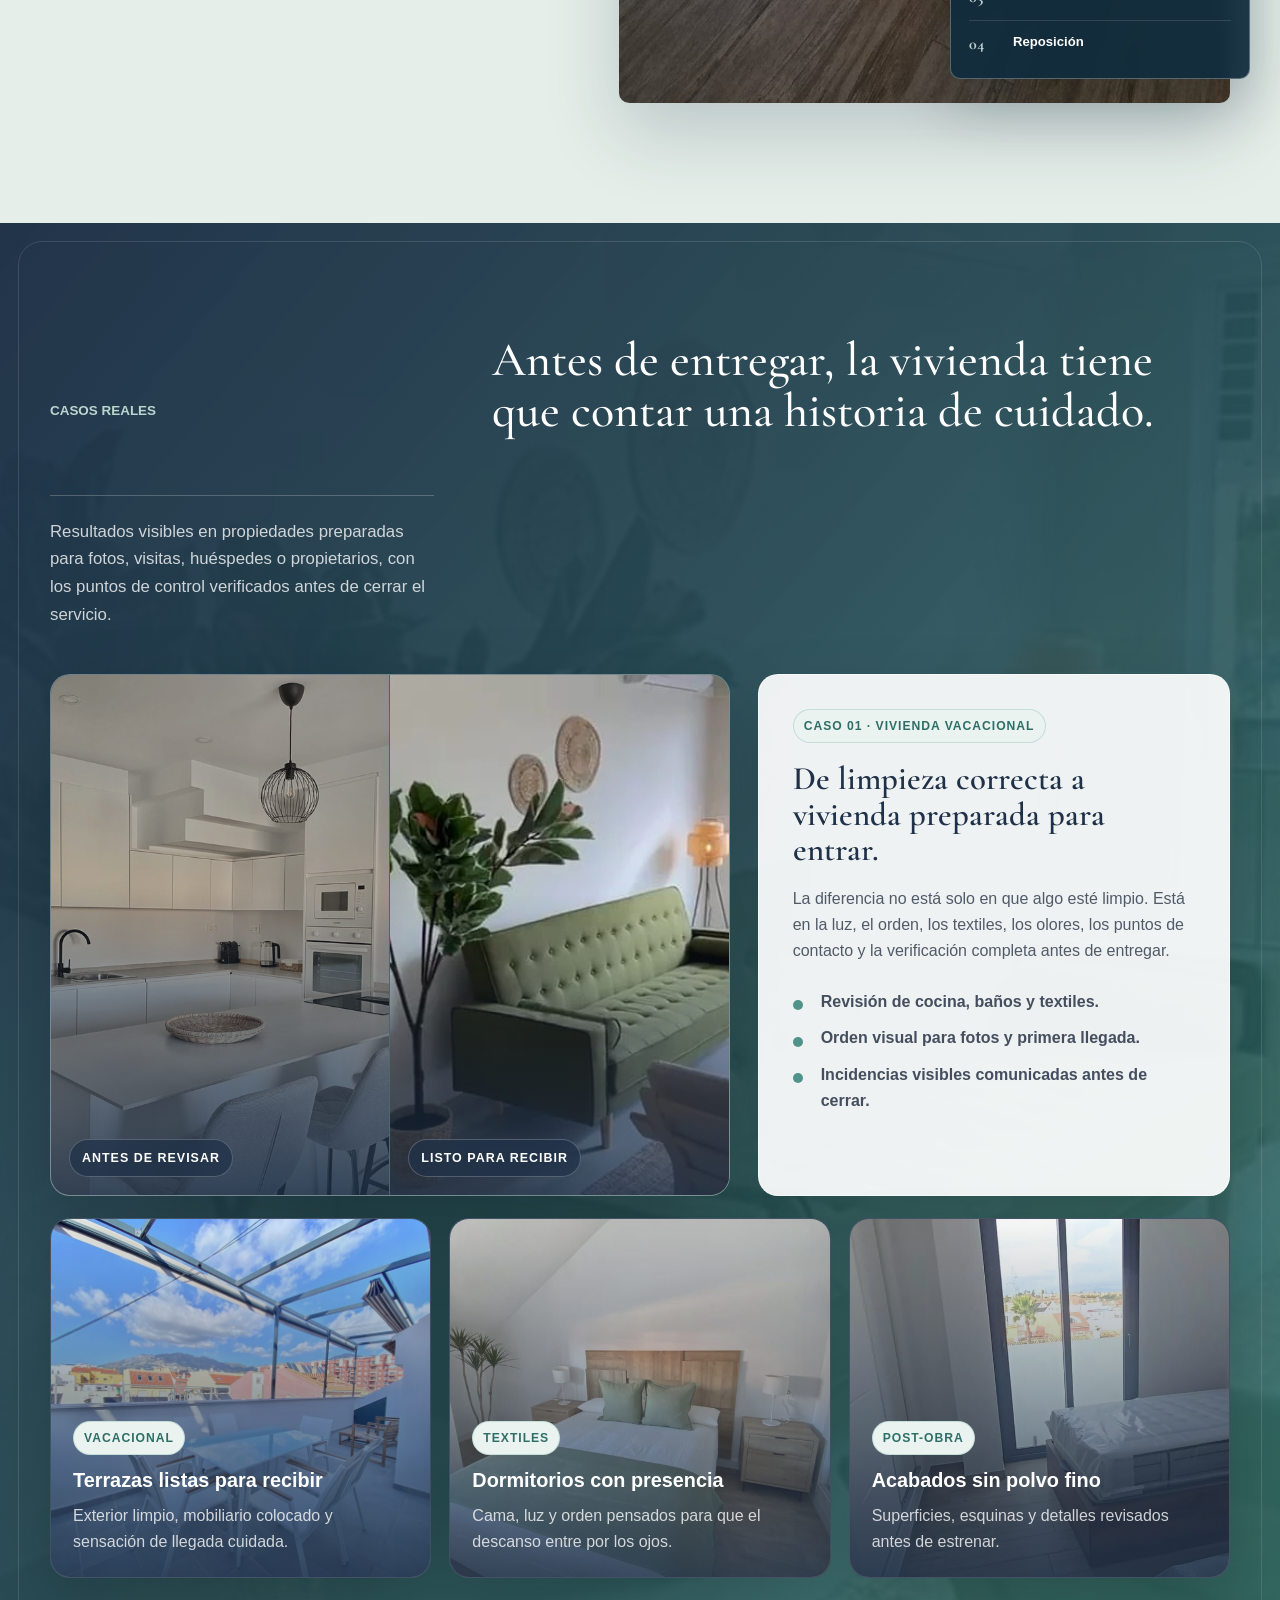
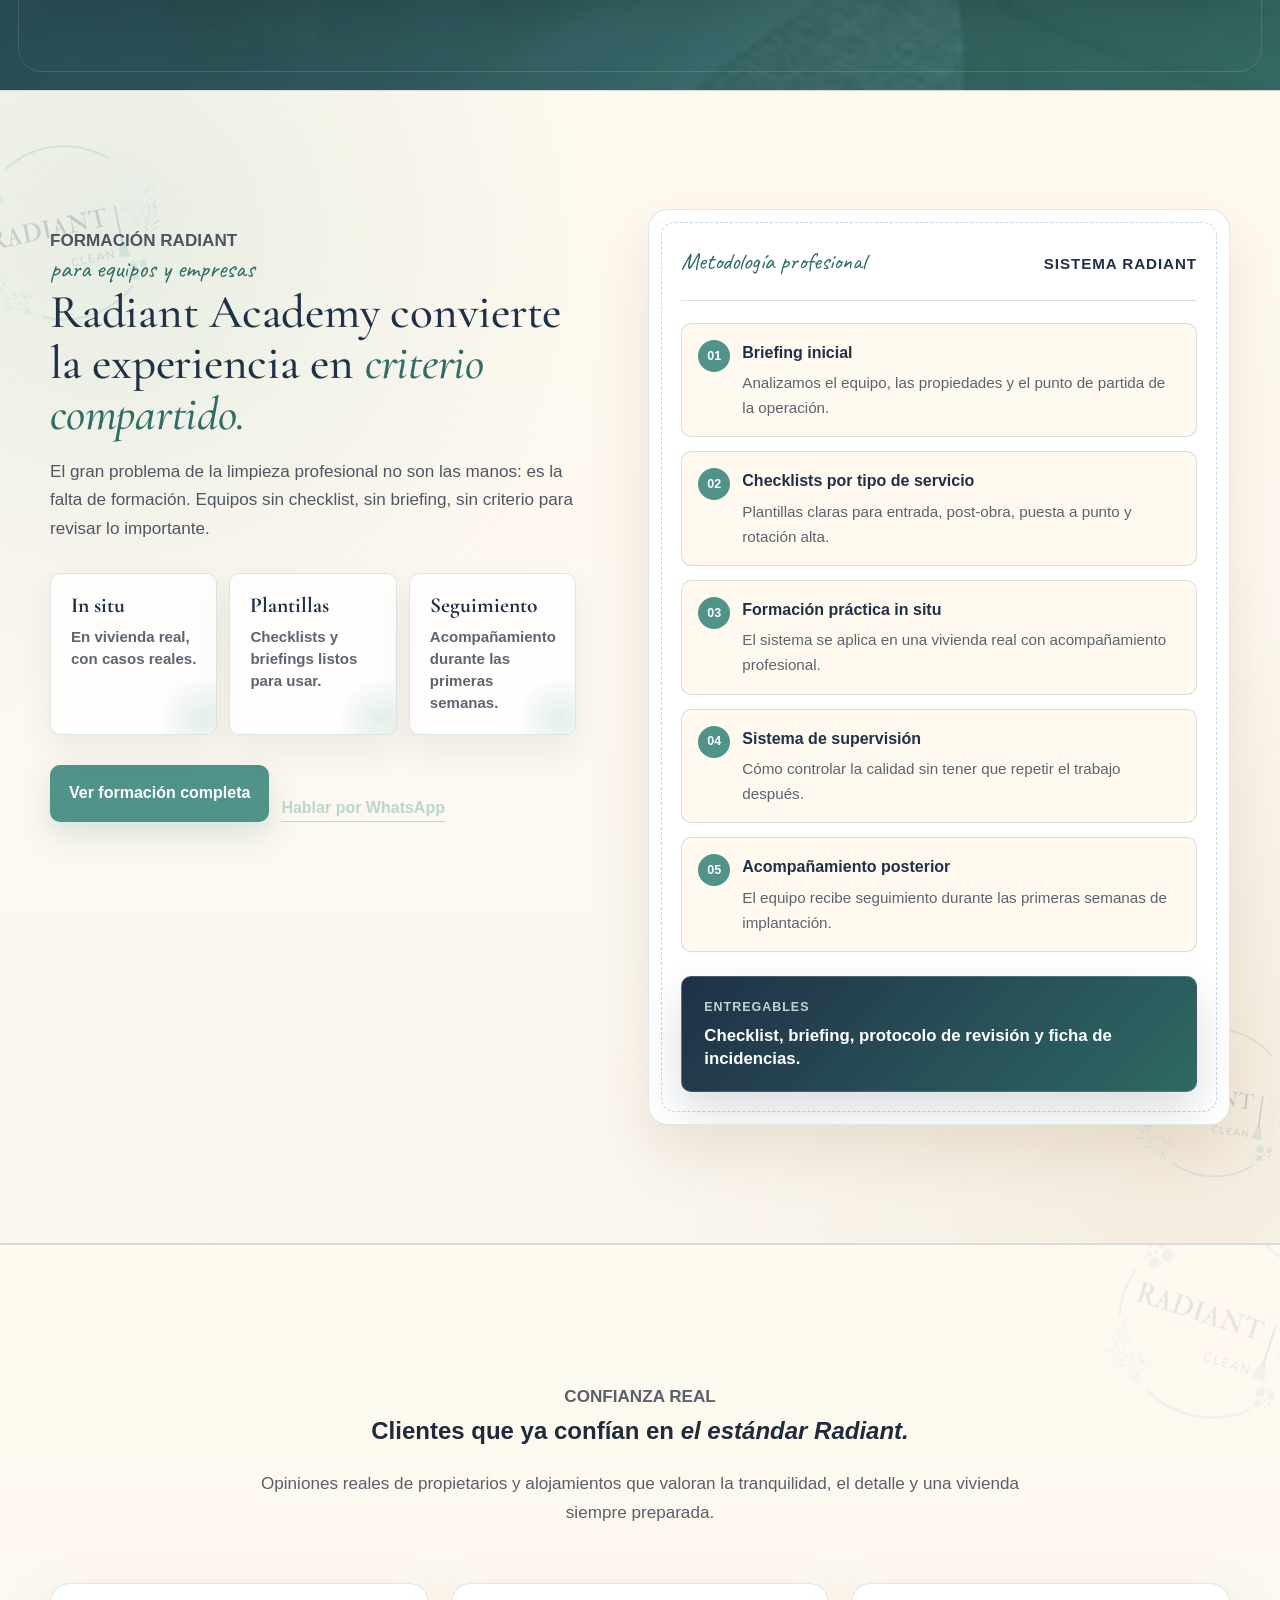
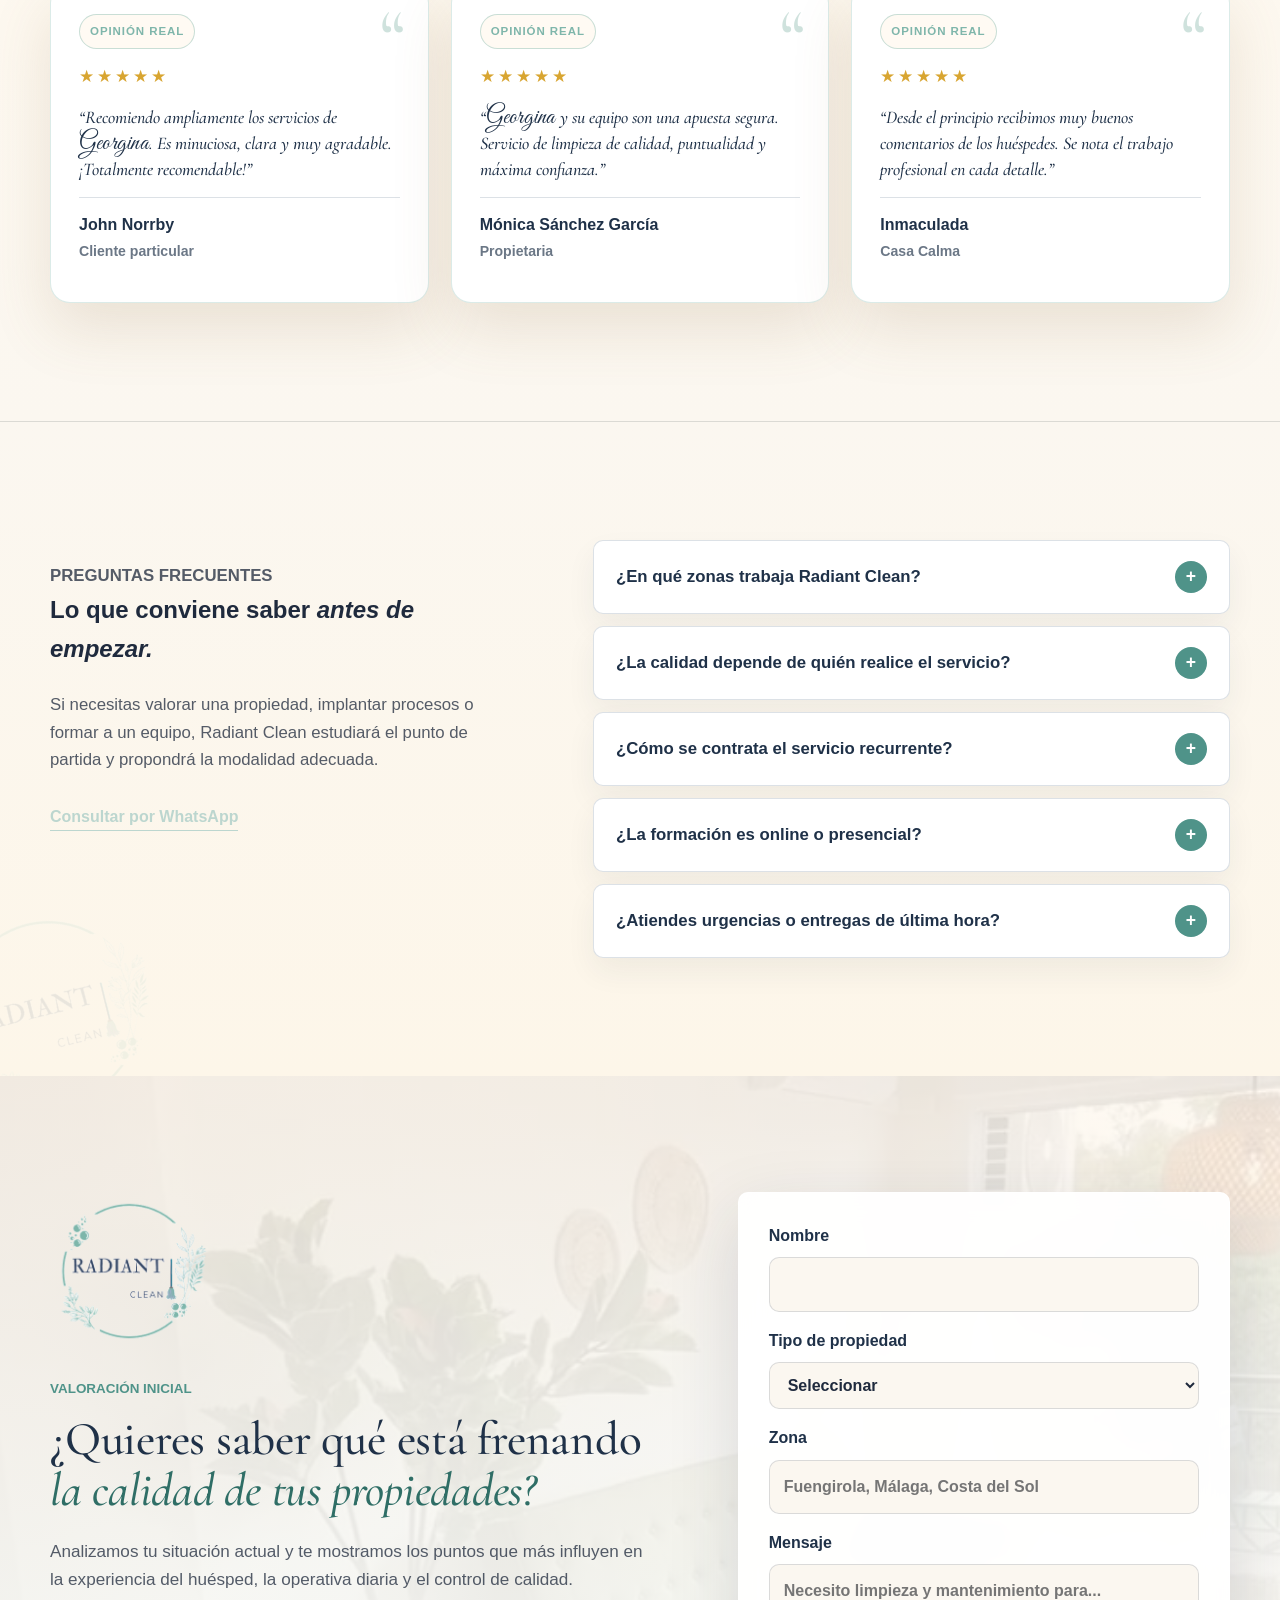
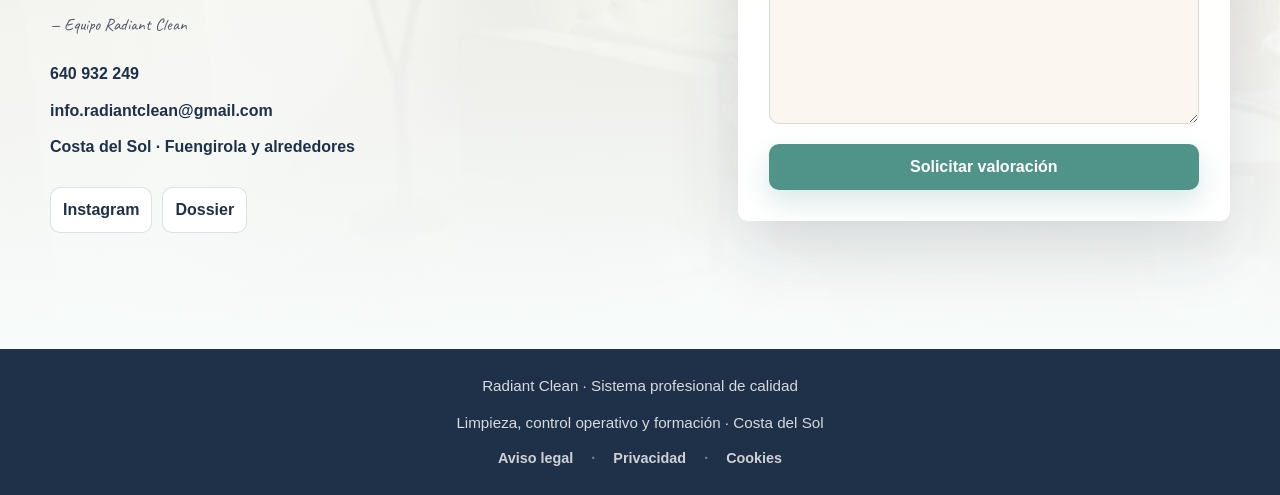
==== commit 72dacb2e: "Actualizar testimonios reales y texto del sistema" ====
--- a/index.html
+++ b/index.html
@@ -10,8 +10,8 @@
   <meta property="og:description" content="La diferencia está en los detalles que casi nadie revisa. Conoce el Sistema Radiant para propiedades y equipos.">
     <meta property="og:image" content="assets/web/og-image.jpg">
     <link rel="icon" href="assets/web/favicon.png">
-  <link rel="stylesheet" href="styles.css?v=20260721b">
-  <script defer src="script.js?v=20260721b"></script>
+  <link rel="stylesheet" href="styles.css?v=20260721c">
+  <script defer src="script.js?v=20260721c"></script>
     <script type="application/ld+json">
       {
         "@context": "https://schema.org",
@@ -636,32 +636,35 @@
           <div class="testimonials-heading">
             <p class="section-kicker">Confianza real</p>
             <h2>Clientes que ya confían en <em>el estándar Radiant.</em></h2>
-            <p>Experiencias de propietarios, gestores y equipos que han ganado tranquilidad, orden y resultados consistentes.</p>
+            <p>Opiniones reales de propietarios y alojamientos que valoran la tranquilidad, el detalle y una vivienda siempre preparada.</p>
           </div>
 
           <div class="testimonials-grid">
             <figure class="testimonial reveal">
+              <span class="testimonial-badge">Opinión real</span>
               <span class="stars" aria-label="5 sobre 5">★★★★★</span>
-              <blockquote>“La diferencia está en el control. Llegan los huéspedes y la vivienda transmite cuidado desde la puerta. Para nosotros es una tranquilidad enorme.”</blockquote>
+              <blockquote>“Recomiendo ampliamente los servicios de Georgina. Es minuciosa, clara y muy agradable. ¡Totalmente recomendable!”</blockquote>
               <figcaption>
-                <strong>María</strong>
-                <span>Propietaria · Apartamento turístico en Fuengirola</span>
+                <strong>John Norrby</strong>
+                <span>Cliente particular</span>
               </figcaption>
             </figure>
             <figure class="testimonial reveal">
+              <span class="testimonial-badge">Opinión real</span>
               <span class="stars" aria-label="5 sobre 5">★★★★★</span>
-              <blockquote>“Tenemos varios apartamentos en alta rotación y, desde que aplicamos una coordinación clara, las entregas mantienen el nivel. Las valoraciones lo notan.”</blockquote>
+              <blockquote>“Georgina y su equipo son una apuesta segura. Servicio de limpieza de calidad, puntualidad y máxima confianza.”</blockquote>
               <figcaption>
-                <strong>Daniel</strong>
-                <span>Gestor · Complejo turístico Costa del Sol</span>
+                <strong>Mónica Sánchez García</strong>
+                <span>Propietaria</span>
               </figcaption>
             </figure>
             <figure class="testimonial reveal">
+              <span class="testimonial-badge">Opinión real</span>
               <span class="stars" aria-label="5 sobre 5">★★★★★</span>
-              <blockquote>“La formación Radiant nos cambió la forma de trabajar. El equipo comparte criterios y ya no tenemos que repetir las mismas instrucciones cada semana.”</blockquote>
+              <blockquote>“Desde el principio recibimos muy buenos comentarios de los huéspedes. Se nota el trabajo profesional en cada detalle.”</blockquote>
               <figcaption>
-                <strong>Lucía</strong>
-                <span>Empresa de limpieza · Málaga</span>
+                <strong>Inmaculada</strong>
+                <span>Casa Calma</span>
               </figcaption>
             </figure>
           </div>
--- a/styles.css
+++ b/styles.css
@@ -4259,8 +4259,10 @@
   position: relative;
   display: grid;
   gap: 14px;
+  align-content: start;
   margin: 0;
-  padding: 32px 28px;
+  min-height: 320px;
+  padding: 30px 28px 28px;
   background: var(--white);
   border: 1px solid rgba(127, 182, 171, 0.28);
   border-radius: var(--radius-lg);
@@ -4285,23 +4287,45 @@
   opacity: 0.7;
 }
 
+.testimonial-badge {
+  position: relative;
+  z-index: 1;
+  justify-self: start;
+  padding: 7px 10px;
+  border: 1px solid rgba(127, 182, 171, 0.42);
+  border-radius: 999px;
+  background: rgba(255, 250, 241, 0.86);
+  color: var(--teal);
+  font-size: 0.72rem;
+  font-weight: 900;
+  letter-spacing: 0.08em;
+  text-transform: uppercase;
+}
+
 .testimonial .stars {
+  position: relative;
+  z-index: 1;
   color: #d8a531;
   font-size: 1.05rem;
   letter-spacing: 0.18em;
 }
 
 .testimonial blockquote {
+  position: relative;
+  z-index: 1;
   margin: 0;
   color: var(--navy-deep);
   font-family: var(--serif);
-  font-size: 1.18rem;
+  font-size: 1.12rem;
   line-height: 1.45;
   font-style: italic;
   font-weight: 500;
 }
 
 .testimonial figcaption {
+  position: relative;
+  z-index: 1;
+  align-self: end;
   display: grid;
   gap: 2px;
   padding-top: 14px;
@@ -6188,6 +6212,7 @@
   }
 
   .testimonial {
+    min-height: auto;
     padding: 26px 22px;
   }
 
@@ -7931,3 +7956,1028 @@
     font-size: 1.28rem;
   }
 }
+
+/* Sistema Radiant: methodology, quality and stock as primary chapters */
+.work-route {
+  padding: 72px 0 78px;
+  background: #f7f8f5;
+  border-bottom: 1px solid rgba(20, 47, 67, 0.1);
+}
+
+.work-route-heading {
+  display: grid;
+  grid-template-columns: minmax(0, 0.72fr) minmax(0, 1.28fr);
+  gap: clamp(32px, 6vw, 88px);
+  align-items: end;
+  margin-bottom: 42px;
+}
+
+.work-route-heading h2 {
+  margin: 0;
+  color: var(--navy-deep);
+  font-family: var(--serif);
+  font-size: clamp(2.25rem, 4vw, 3.65rem);
+  line-height: 1.06;
+  font-weight: 500;
+}
+
+.work-route-heading h2 em {
+  color: var(--teal-ink);
+  font-weight: 500;
+}
+
+.work-route-grid {
+  display: grid;
+  grid-template-columns: repeat(4, minmax(0, 1fr));
+  border-top: 1px solid rgba(20, 47, 67, 0.18);
+  border-bottom: 1px solid rgba(20, 47, 67, 0.18);
+}
+
+.work-route-grid a {
+  position: relative;
+  display: grid;
+  grid-template-columns: 52px minmax(0, 1fr);
+  gap: 2px 14px;
+  align-content: center;
+  min-height: 132px;
+  padding: 22px;
+  color: var(--ink);
+  text-decoration: none;
+  border-right: 1px solid rgba(20, 47, 67, 0.14);
+  transition: color 0.2s ease, background-color 0.2s ease;
+}
+
+.work-route-grid a:last-child {
+  border-right: 0;
+}
+
+.work-route-grid a::after {
+  content: "→";
+  position: absolute;
+  right: 18px;
+  bottom: 15px;
+  color: var(--teal);
+  font-size: 1rem;
+}
+
+.work-route-grid a:hover,
+.work-route-grid a:focus-visible {
+  color: var(--navy-deep);
+  background: #e6f0eb;
+}
+
+.work-route-grid strong {
+  grid-row: 1 / 3;
+  color: var(--teal-ink);
+  font-family: var(--serif);
+  font-size: 2.7rem;
+  line-height: 1;
+  font-weight: 500;
+}
+
+.work-route-grid span {
+  align-self: end;
+  font-size: 0.88rem;
+  font-weight: 900;
+}
+
+.work-route-grid small {
+  align-self: start;
+  color: rgba(31, 42, 61, 0.64);
+  font-size: 0.76rem;
+}
+
+.work-process {
+  padding: 126px 0;
+  background: #f8f3eb;
+}
+
+.work-process::before {
+  background:
+    linear-gradient(90deg, rgba(248, 243, 235, 0.96), rgba(248, 243, 235, 0.72)),
+    url("assets/web/radiant-villa-pool.jpg") right top / min(52vw, 760px) auto no-repeat;
+  opacity: 0.42;
+}
+
+.work-process-heading {
+  display: grid;
+  grid-template-columns: minmax(0, 0.9fr) minmax(420px, 1.1fr);
+  gap: clamp(48px, 7vw, 100px);
+  align-items: center;
+  margin-bottom: 64px;
+}
+
+.work-process .method-heading {
+  display: block;
+  margin: 0;
+}
+
+.work-process .method-heading h2 {
+  margin-top: 8px;
+  font-size: clamp(2.75rem, 4.8vw, 4.7rem);
+  line-height: 1.02;
+}
+
+.work-process .method-heading h2 em {
+  color: var(--teal-ink);
+  font-weight: 500;
+}
+
+.work-process .method-heading > p:last-child {
+  max-width: 650px;
+  margin: 24px 0 0;
+  color: rgba(31, 42, 61, 0.72);
+  font-size: 1.03rem;
+  line-height: 1.72;
+}
+
+.work-process-image {
+  position: relative;
+  margin: 0;
+  min-width: 0;
+}
+
+.work-process-image::before {
+  content: "";
+  position: absolute;
+  inset: 18px -18px -18px 18px;
+  border: 1px solid rgba(47, 110, 102, 0.34);
+  border-radius: var(--radius);
+}
+
+.work-process-image img {
+  position: relative;
+  z-index: 1;
+  width: 100%;
+  aspect-ratio: 16 / 10;
+  object-fit: cover;
+  border-radius: var(--radius);
+}
+
+.work-process-image figcaption {
+  position: absolute;
+  right: 16px;
+  bottom: 16px;
+  left: 16px;
+  z-index: 2;
+  display: grid;
+  gap: 3px;
+  padding: 15px 18px;
+  color: var(--white);
+  background: rgba(15, 40, 58, 0.9);
+  border: 1px solid rgba(255, 255, 255, 0.22);
+  border-radius: var(--radius);
+  backdrop-filter: blur(10px);
+}
+
+.work-process-image figcaption span {
+  color: var(--sage);
+  font-size: 0.66rem;
+  font-weight: 900;
+  text-transform: uppercase;
+}
+
+.work-process-image figcaption strong {
+  font-family: var(--serif);
+  font-size: 1.16rem;
+  font-weight: 600;
+}
+
+.work-process-list {
+  counter-reset: none;
+  grid-template-columns: repeat(3, minmax(0, 1fr));
+  gap: 18px;
+}
+
+.work-process-list::before {
+  display: none;
+}
+
+.work-process-list li {
+  display: flex;
+  flex-direction: column;
+  min-height: 330px;
+  padding: 28px;
+  overflow: hidden;
+  background: rgba(255, 255, 255, 0.9);
+  border: 1px solid rgba(20, 47, 67, 0.13);
+  border-radius: var(--radius);
+  box-shadow: 0 18px 44px rgba(43, 42, 36, 0.08);
+}
+
+.work-process-list li::before,
+.work-process-list li::after {
+  display: none;
+}
+
+.work-process-list li:nth-child(2),
+.work-process-list li:nth-child(5) {
+  background: #e7f0eb;
+}
+
+.work-process-list li:nth-child(3),
+.work-process-list li:nth-child(6) {
+  background: #f1eadc;
+}
+
+.work-process-list .phase-label {
+  display: block;
+  width: fit-content;
+  margin-bottom: 54px;
+  padding: 7px 10px;
+  color: var(--teal-ink);
+  background: rgba(255, 255, 255, 0.68);
+  border: 1px solid rgba(47, 110, 102, 0.18);
+  border-radius: 999px;
+  font-size: 0.66rem;
+  line-height: 1;
+  font-weight: 900;
+  text-transform: uppercase;
+}
+
+.work-process-list .method-icon {
+  top: 24px;
+  right: 24px;
+  width: 48px;
+  height: 48px;
+}
+
+.work-process-list > li > strong {
+  padding: 0;
+  color: var(--navy-deep);
+  font-family: var(--serif);
+  font-size: 1.55rem;
+  line-height: 1.15;
+  font-weight: 600;
+}
+
+.work-process-list > li > span:not(.method-icon):not(.phase-label) {
+  margin-top: 12px;
+  color: rgba(31, 42, 61, 0.72);
+  font-size: 0.9rem;
+  line-height: 1.58;
+}
+
+.phase-result {
+  display: grid;
+  gap: 4px;
+  margin-top: auto;
+  padding-top: 18px;
+  color: var(--ink);
+  border-top: 1px solid rgba(20, 47, 67, 0.14);
+  font-size: 0.83rem;
+  line-height: 1.42;
+  font-style: normal;
+  font-weight: 800;
+}
+
+.phase-result small {
+  color: var(--teal-ink);
+  font-size: 0.62rem;
+  font-weight: 900;
+  text-transform: uppercase;
+}
+
+.work-process-close {
+  max-width: 900px;
+  margin: 54px auto 0;
+  color: var(--navy-deep);
+  font-family: var(--serif);
+  font-size: clamp(1.55rem, 2.6vw, 2.3rem);
+  line-height: 1.35;
+  text-align: center;
+}
+
+.work-quality {
+  position: relative;
+  padding: 130px 0;
+  overflow: hidden;
+  color: var(--white);
+  background: #133047;
+}
+
+.work-quality::before {
+  content: "";
+  position: absolute;
+  inset: 0;
+  opacity: 0.2;
+  background-image: linear-gradient(rgba(255, 255, 255, 0.05) 1px, transparent 1px), linear-gradient(90deg, rgba(255, 255, 255, 0.05) 1px, transparent 1px);
+  background-size: 84px 84px;
+  pointer-events: none;
+}
+
+.work-quality > .section-shell {
+  position: relative;
+}
+
+.work-quality-heading {
+  display: grid;
+  grid-template-columns: minmax(0, 1.05fr) minmax(320px, 0.68fr);
+  gap: clamp(46px, 7vw, 100px);
+  align-items: end;
+  margin-bottom: 64px;
+}
+
+.work-quality-heading h2 {
+  max-width: 820px;
+  margin: 8px 0 0;
+  font-family: var(--serif);
+  font-size: clamp(3rem, 5.4vw, 5.35rem);
+  line-height: 0.98;
+  font-weight: 500;
+}
+
+.work-quality-heading h2 em {
+  color: var(--sage);
+  font-weight: 500;
+}
+
+.work-quality-heading > p {
+  margin: 0;
+  color: rgba(255, 255, 255, 0.72);
+  font-size: 1.03rem;
+  line-height: 1.72;
+}
+
+.work-quality-showcase {
+  display: grid;
+  grid-template-columns: minmax(0, 0.88fr) minmax(0, 1.12fr);
+  gap: clamp(36px, 5vw, 70px);
+  align-items: start;
+}
+
+.work-quality-media {
+  display: grid;
+  grid-template-columns: repeat(2, minmax(0, 1fr));
+  grid-template-rows: 360px 230px;
+  gap: 12px;
+  min-width: 0;
+}
+
+.work-quality-media figure {
+  position: relative;
+  min-width: 0;
+  min-height: 0;
+  margin: 0;
+  overflow: hidden;
+  border-radius: var(--radius);
+}
+
+.work-quality-media-main {
+  grid-column: 1 / -1;
+}
+
+.work-quality-media img {
+  width: 100%;
+  height: 100%;
+  object-fit: cover;
+}
+
+.work-quality-media-main img {
+  object-position: center 20%;
+}
+
+.work-quality-media figure::after {
+  content: "";
+  position: absolute;
+  inset: 44% 0 0;
+  background: linear-gradient(transparent, rgba(7, 23, 36, 0.82));
+}
+
+.work-quality-media figcaption {
+  position: absolute;
+  right: 15px;
+  bottom: 13px;
+  left: 15px;
+  z-index: 1;
+  color: var(--white);
+  font-size: 0.74rem;
+  font-weight: 850;
+}
+
+.work-quality-media figcaption span,
+.work-quality-media figcaption strong {
+  display: block;
+}
+
+.work-quality-media figcaption span {
+  color: var(--sage);
+  font-size: 0.62rem;
+  text-transform: uppercase;
+}
+
+.work-quality-media figcaption strong {
+  margin-top: 4px;
+  font-family: var(--serif);
+  font-size: 1.3rem;
+  font-weight: 600;
+}
+
+.work-quality-list {
+  display: grid;
+  grid-template-columns: repeat(2, minmax(0, 1fr));
+  gap: 10px;
+  margin: 0;
+  padding: 0;
+  list-style: none;
+}
+
+.work-quality-list li {
+  display: grid;
+  grid-template-columns: 38px minmax(0, 1fr);
+  gap: 12px;
+  align-items: start;
+  min-height: 138px;
+  padding: 18px;
+  background: rgba(255, 255, 255, 0.07);
+  border: 1px solid rgba(255, 255, 255, 0.14);
+  border-radius: var(--radius);
+}
+
+.work-quality-list li > span {
+  color: var(--sage);
+  font-family: var(--serif);
+  font-size: 1.28rem;
+  line-height: 1;
+}
+
+.work-quality-list li div {
+  display: grid;
+  gap: 8px;
+}
+
+.work-quality-list strong {
+  font-size: 0.9rem;
+  line-height: 1.3;
+}
+
+.work-quality-list small {
+  color: rgba(255, 255, 255, 0.66);
+  font-size: 0.77rem;
+  line-height: 1.48;
+}
+
+.work-quality-list .work-quality-odor {
+  color: var(--ink);
+  background: #d6e9e2;
+  border-color: rgba(211, 234, 225, 0.78);
+}
+
+.work-quality-list .work-quality-odor > span,
+.work-quality-list .work-quality-odor small {
+  color: var(--teal-ink);
+}
+
+.work-quality-senses {
+  display: grid;
+  grid-template-columns: minmax(0, 0.92fr) minmax(430px, 1.08fr);
+  gap: clamp(44px, 7vw, 94px);
+  align-items: center;
+  margin-top: 90px;
+  padding: 76px 0;
+  border-top: 1px solid rgba(255, 255, 255, 0.18);
+  border-bottom: 1px solid rgba(255, 255, 255, 0.18);
+}
+
+.work-quality-senses-copy > span {
+  color: var(--sage);
+  font-size: 0.7rem;
+  font-weight: 900;
+  text-transform: uppercase;
+}
+
+.work-quality-senses h3 {
+  margin: 10px 0 22px;
+  font-family: var(--serif);
+  font-size: clamp(2.5rem, 4vw, 4.1rem);
+  line-height: 1.02;
+  font-weight: 500;
+}
+
+.work-quality-senses h3 em {
+  color: var(--sage);
+  font-weight: 500;
+}
+
+.work-quality-senses-copy > p {
+  margin: 0;
+  color: rgba(255, 255, 255, 0.72);
+  font-size: 1rem;
+  line-height: 1.72;
+}
+
+.work-quality-senses ul {
+  display: grid;
+  grid-template-columns: repeat(3, minmax(0, 1fr));
+  gap: 12px;
+  margin: 28px 0 0;
+  padding: 0;
+  list-style: none;
+}
+
+.work-quality-senses li {
+  display: grid;
+  gap: 6px;
+  padding-top: 14px;
+  border-top: 2px solid rgba(166, 215, 202, 0.58);
+}
+
+.work-quality-senses li strong {
+  font-size: 0.78rem;
+  text-transform: uppercase;
+}
+
+.work-quality-senses li small {
+  color: rgba(255, 255, 255, 0.63);
+  font-size: 0.72rem;
+  line-height: 1.45;
+}
+
+.work-quality-senses figure {
+  position: relative;
+  margin: 0;
+}
+
+.work-quality-senses img {
+  width: 100%;
+  aspect-ratio: 3 / 2;
+  object-fit: cover;
+  border-radius: var(--radius);
+}
+
+.work-quality-senses figcaption {
+  position: absolute;
+  right: 14px;
+  bottom: 14px;
+  left: 14px;
+  padding: 12px 14px;
+  color: var(--ink);
+  background: rgba(255, 250, 239, 0.94);
+  border-radius: var(--radius);
+  font-size: 0.76rem;
+  font-weight: 850;
+}
+
+.work-quality-close {
+  max-width: 980px;
+  margin: 68px auto 0;
+  color: var(--white);
+  font-family: var(--serif);
+  font-size: clamp(1.8rem, 3.2vw, 3rem);
+  line-height: 1.28;
+  text-align: center;
+}
+
+.work-stock {
+  padding: 128px 0;
+  background: #e4eee9;
+}
+
+.work-stock-heading {
+  display: grid;
+  grid-template-columns: minmax(0, 0.72fr) minmax(0, 1.28fr);
+  gap: 12px clamp(36px, 6vw, 86px);
+  align-items: end;
+  margin-bottom: 62px;
+}
+
+.work-stock-heading .section-kicker {
+  grid-column: 1;
+}
+
+.work-stock-heading h2 {
+  grid-column: 1;
+  margin: 0;
+  color: var(--navy-deep);
+  font-family: var(--serif);
+  font-size: clamp(3rem, 5.2vw, 5rem);
+  line-height: 0.98;
+  font-weight: 500;
+}
+
+.work-stock-heading h2 em {
+  color: var(--teal-ink);
+  font-weight: 500;
+}
+
+.work-stock-heading > p:last-child {
+  grid-column: 2;
+  grid-row: 1 / 3;
+  align-self: end;
+  max-width: 620px;
+  margin: 0;
+  color: rgba(31, 42, 61, 0.72);
+  font-size: 1.05rem;
+  line-height: 1.72;
+}
+
+.work-stock-grid {
+  grid-template-columns: minmax(0, 0.82fr) minmax(0, 1.18fr);
+  gap: clamp(44px, 7vw, 96px);
+  align-items: center;
+}
+
+.work-stock-visual img {
+  aspect-ratio: 4 / 4.5;
+  object-position: center 62%;
+}
+
+.work-stock-visual-label {
+  position: absolute;
+  right: 16px;
+  bottom: 16px;
+  left: 16px;
+  display: grid;
+  gap: 4px;
+  padding: 16px 18px;
+  color: var(--white);
+  background: rgba(16, 44, 61, 0.92);
+  border: 1px solid rgba(255, 255, 255, 0.24);
+  border-radius: var(--radius);
+  backdrop-filter: blur(10px);
+}
+
+.work-stock-visual-label span {
+  color: var(--sage);
+  font-size: 0.66rem;
+  font-weight: 900;
+  text-transform: uppercase;
+}
+
+.work-stock-visual-label strong {
+  font-family: var(--serif);
+  font-size: 1.2rem;
+  font-weight: 600;
+}
+
+.work-stock-copy > p {
+  margin: 0 0 14px;
+  color: rgba(31, 42, 61, 0.72);
+  font-size: 1rem;
+  line-height: 1.7;
+}
+
+.work-stock-board {
+  margin-top: 28px;
+  overflow: hidden;
+  color: var(--white);
+  background: #153248;
+  border: 1px solid rgba(20, 47, 67, 0.24);
+  border-radius: var(--radius);
+  box-shadow: 0 28px 70px rgba(20, 47, 67, 0.2);
+}
+
+.work-stock-board-head,
+.work-stock-board > div:not(.work-stock-board-head) {
+  display: grid;
+  grid-template-columns: 130px minmax(0, 1fr) auto;
+  gap: 18px;
+  align-items: center;
+  padding: 16px 18px;
+}
+
+.work-stock-board-head {
+  color: var(--ink);
+  background: #f8f3eb;
+  border-bottom: 1px solid rgba(20, 47, 67, 0.18);
+}
+
+.work-stock-board-head span {
+  color: var(--teal-ink);
+  font-size: 0.66rem;
+  font-weight: 900;
+  text-transform: uppercase;
+}
+
+.work-stock-board-head strong {
+  grid-column: 2 / -1;
+  font-family: var(--serif);
+  font-size: 1.05rem;
+  font-weight: 600;
+}
+
+.work-stock-board > div:not(.work-stock-board-head) {
+  min-height: 64px;
+  border-bottom: 1px solid rgba(255, 255, 255, 0.12);
+}
+
+.work-stock-board > div:last-child {
+  border-bottom: 0;
+}
+
+.work-stock-board > div:not(.work-stock-board-head) > span {
+  font-size: 0.82rem;
+  font-weight: 850;
+}
+
+.work-stock-board small {
+  color: rgba(255, 255, 255, 0.58);
+  font-size: 0.7rem;
+}
+
+.work-stock-board > div:not(.work-stock-board-head) > strong {
+  padding: 6px 8px;
+  color: var(--ink);
+  background: var(--sage);
+  border-radius: 999px;
+  font-size: 0.62rem;
+  text-transform: uppercase;
+}
+
+.work-stock-cycle {
+  display: grid;
+  grid-template-columns: repeat(4, minmax(0, 1fr));
+  gap: 0;
+  margin: 72px 0 0;
+  padding: 0;
+  list-style: none;
+  border-top: 1px solid rgba(20, 47, 67, 0.2);
+  border-bottom: 1px solid rgba(20, 47, 67, 0.2);
+}
+
+.work-stock-cycle li {
+  min-height: 190px;
+  padding: 24px;
+  border-right: 1px solid rgba(20, 47, 67, 0.16);
+}
+
+.work-stock-cycle li:last-child {
+  border-right: 0;
+}
+
+.work-stock-cycle span {
+  color: var(--teal-ink);
+  font-family: var(--serif);
+  font-size: 1.55rem;
+}
+
+.work-stock-cycle strong {
+  display: block;
+  margin-top: 28px;
+  color: var(--navy-deep);
+  font-size: 0.92rem;
+  text-transform: uppercase;
+}
+
+.work-stock-cycle p {
+  margin: 10px 0 0;
+  color: rgba(31, 42, 61, 0.68);
+  font-size: 0.82rem;
+  line-height: 1.55;
+}
+
+.work-stock-result {
+  display: flex;
+  align-items: center;
+  justify-content: space-between;
+  gap: 28px;
+  margin-top: 30px;
+  padding: 22px 26px;
+  color: var(--white);
+  background: #153248;
+  border-radius: var(--radius);
+}
+
+.work-stock-result span {
+  color: var(--sage);
+  font-size: 0.68rem;
+  font-weight: 900;
+  text-transform: uppercase;
+}
+
+.work-stock-result strong {
+  font-family: var(--serif);
+  font-size: 1.35rem;
+  font-weight: 600;
+  text-align: right;
+}
+
+#ecosistema-radiant .radiant-pillars-heading {
+  max-width: 1040px;
+}
+
+@media (max-width: 980px) {
+  .work-route-heading,
+  .work-process-heading,
+  .work-quality-heading,
+  .work-quality-showcase,
+  .work-quality-senses,
+  .work-stock-heading,
+  .work-stock-grid {
+    grid-template-columns: minmax(0, 1fr);
+  }
+
+  .work-route-grid {
+    grid-template-columns: repeat(2, minmax(0, 1fr));
+  }
+
+  .work-route-grid a:nth-child(2) {
+    border-right: 0;
+  }
+
+  .work-route-grid a:nth-child(-n + 2) {
+    border-bottom: 1px solid rgba(20, 47, 67, 0.14);
+  }
+
+  .work-process-heading {
+    gap: 42px;
+  }
+
+  .work-process-image {
+    width: min(100% - 18px, 760px);
+  }
+
+  .work-process-list {
+    grid-template-columns: repeat(2, minmax(0, 1fr));
+  }
+
+  .work-quality-showcase,
+  .work-quality-senses {
+    gap: 48px;
+  }
+
+  .work-quality-media {
+    grid-template-rows: 330px 240px;
+  }
+
+  .work-quality-senses figure {
+    width: min(100%, 760px);
+  }
+
+  .work-stock-heading > p:last-child {
+    grid-column: 1;
+    grid-row: auto;
+  }
+
+  .work-stock-visual {
+    width: min(100%, 620px);
+  }
+
+  .work-stock-cycle {
+    grid-template-columns: repeat(2, minmax(0, 1fr));
+  }
+
+  .work-stock-cycle li:nth-child(2) {
+    border-right: 0;
+  }
+
+  .work-stock-cycle li:nth-child(-n + 2) {
+    border-bottom: 1px solid rgba(20, 47, 67, 0.16);
+  }
+}
+
+@media (max-width: 620px) {
+  .work-route,
+  .work-process,
+  .work-quality,
+  .work-stock {
+    padding: 78px 0;
+  }
+
+  .work-route-heading,
+  .work-process-heading,
+  .work-quality-heading,
+  .work-stock-heading {
+    gap: 24px;
+    margin-bottom: 38px;
+  }
+
+  .work-route-grid {
+    grid-template-columns: minmax(0, 1fr);
+  }
+
+  .work-route-grid a,
+  .work-route-grid a:nth-child(2) {
+    min-height: 108px;
+    border-right: 0;
+    border-bottom: 1px solid rgba(20, 47, 67, 0.14);
+  }
+
+  .work-route-grid a:last-child {
+    border-bottom: 0;
+  }
+
+  .work-process .method-heading h2,
+  .work-quality-heading h2,
+  .work-stock-heading h2 {
+    font-size: clamp(2.4rem, 11vw, 3rem);
+  }
+
+  .work-process-image {
+    width: calc(100% - 8px);
+  }
+
+  .work-process-image::before {
+    inset: 10px -8px -10px 8px;
+  }
+
+  .work-process-image img {
+    aspect-ratio: 4 / 3;
+  }
+
+  .work-process-list {
+    grid-template-columns: minmax(0, 1fr);
+  }
+
+  .work-process-list li {
+    min-height: 300px;
+    padding: 24px;
+  }
+
+  .work-process-list .method-icon {
+    top: 20px;
+    right: 20px;
+  }
+
+  .work-process-close {
+    margin-top: 40px;
+    font-size: 1.42rem;
+  }
+
+  .work-quality-media {
+    grid-template-rows: 260px 190px;
+  }
+
+  .work-quality-list {
+    grid-template-columns: minmax(0, 1fr);
+  }
+
+  .work-quality-list li {
+    min-height: auto;
+  }
+
+  .work-quality-senses {
+    margin-top: 58px;
+    padding: 52px 0;
+  }
+
+  .work-quality-senses h3 {
+    font-size: clamp(2.2rem, 10vw, 2.7rem);
+  }
+
+  .work-quality-senses ul {
+    grid-template-columns: minmax(0, 1fr);
+  }
+
+  .work-quality-senses img {
+    aspect-ratio: 4 / 3;
+  }
+
+  .work-quality-close {
+    margin-top: 48px;
+    font-size: 1.55rem;
+  }
+
+  .work-stock-visual img {
+    aspect-ratio: 4 / 4.8;
+  }
+
+  .work-stock-board-head,
+  .work-stock-board > div:not(.work-stock-board-head) {
+    grid-template-columns: minmax(0, 1fr) auto;
+    gap: 6px 12px;
+  }
+
+  .work-stock-board-head strong {
+    grid-column: 1 / -1;
+  }
+
+  .work-stock-board small {
+    grid-column: 1;
+  }
+
+  .work-stock-board > div:not(.work-stock-board-head) > strong {
+    grid-column: 2;
+    grid-row: 1 / 3;
+    align-self: center;
+  }
+
+  .work-stock-cycle {
+    grid-template-columns: minmax(0, 1fr);
+    margin-top: 48px;
+  }
+
+  .work-stock-cycle li,
+  .work-stock-cycle li:nth-child(2) {
+    min-height: auto;
+    border-right: 0;
+    border-bottom: 1px solid rgba(20, 47, 67, 0.16);
+  }
+
+  .work-stock-cycle li:last-child {
+    border-bottom: 0;
+  }
+
+  .work-stock-cycle strong {
+    margin-top: 16px;
+  }
+
+  .work-stock-result {
+    display: grid;
+  }
+
+  .work-stock-result strong {
+    font-size: 1.16rem;
+    text-align: left;
+  }
+}
